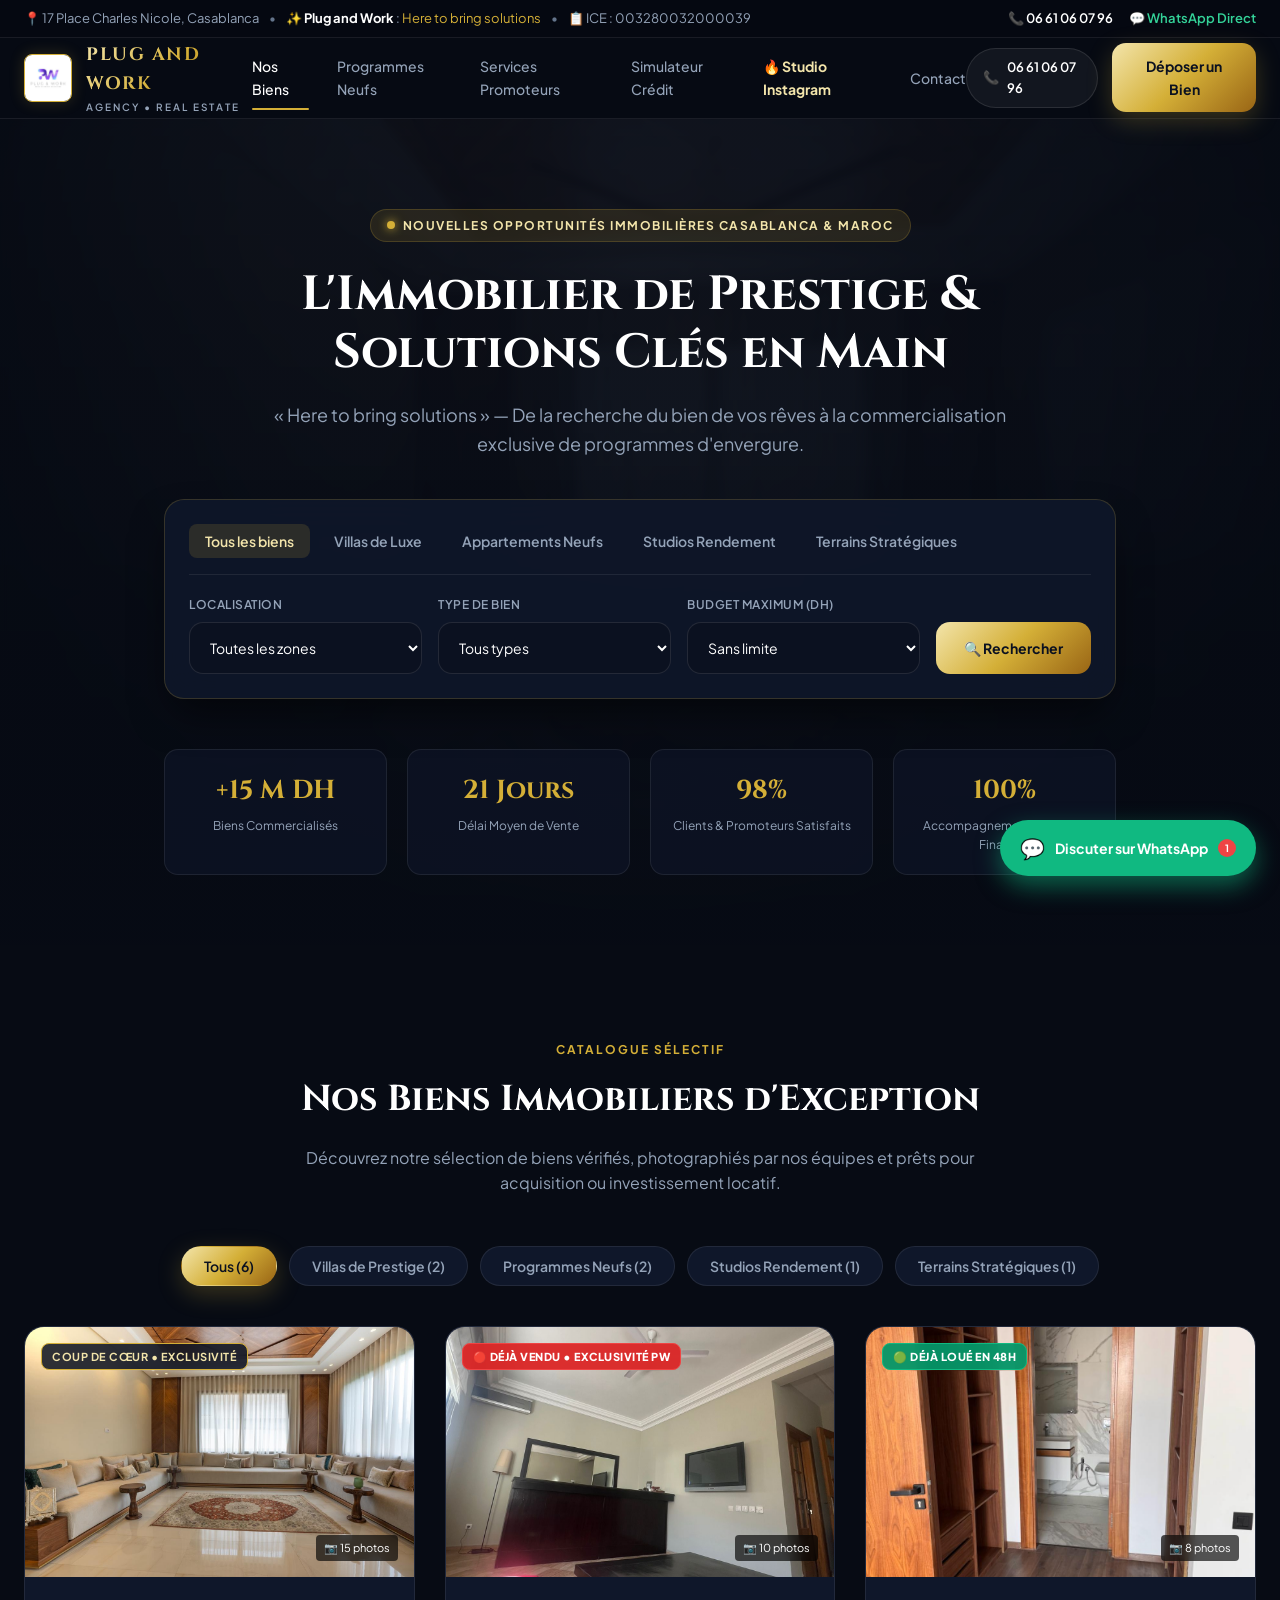
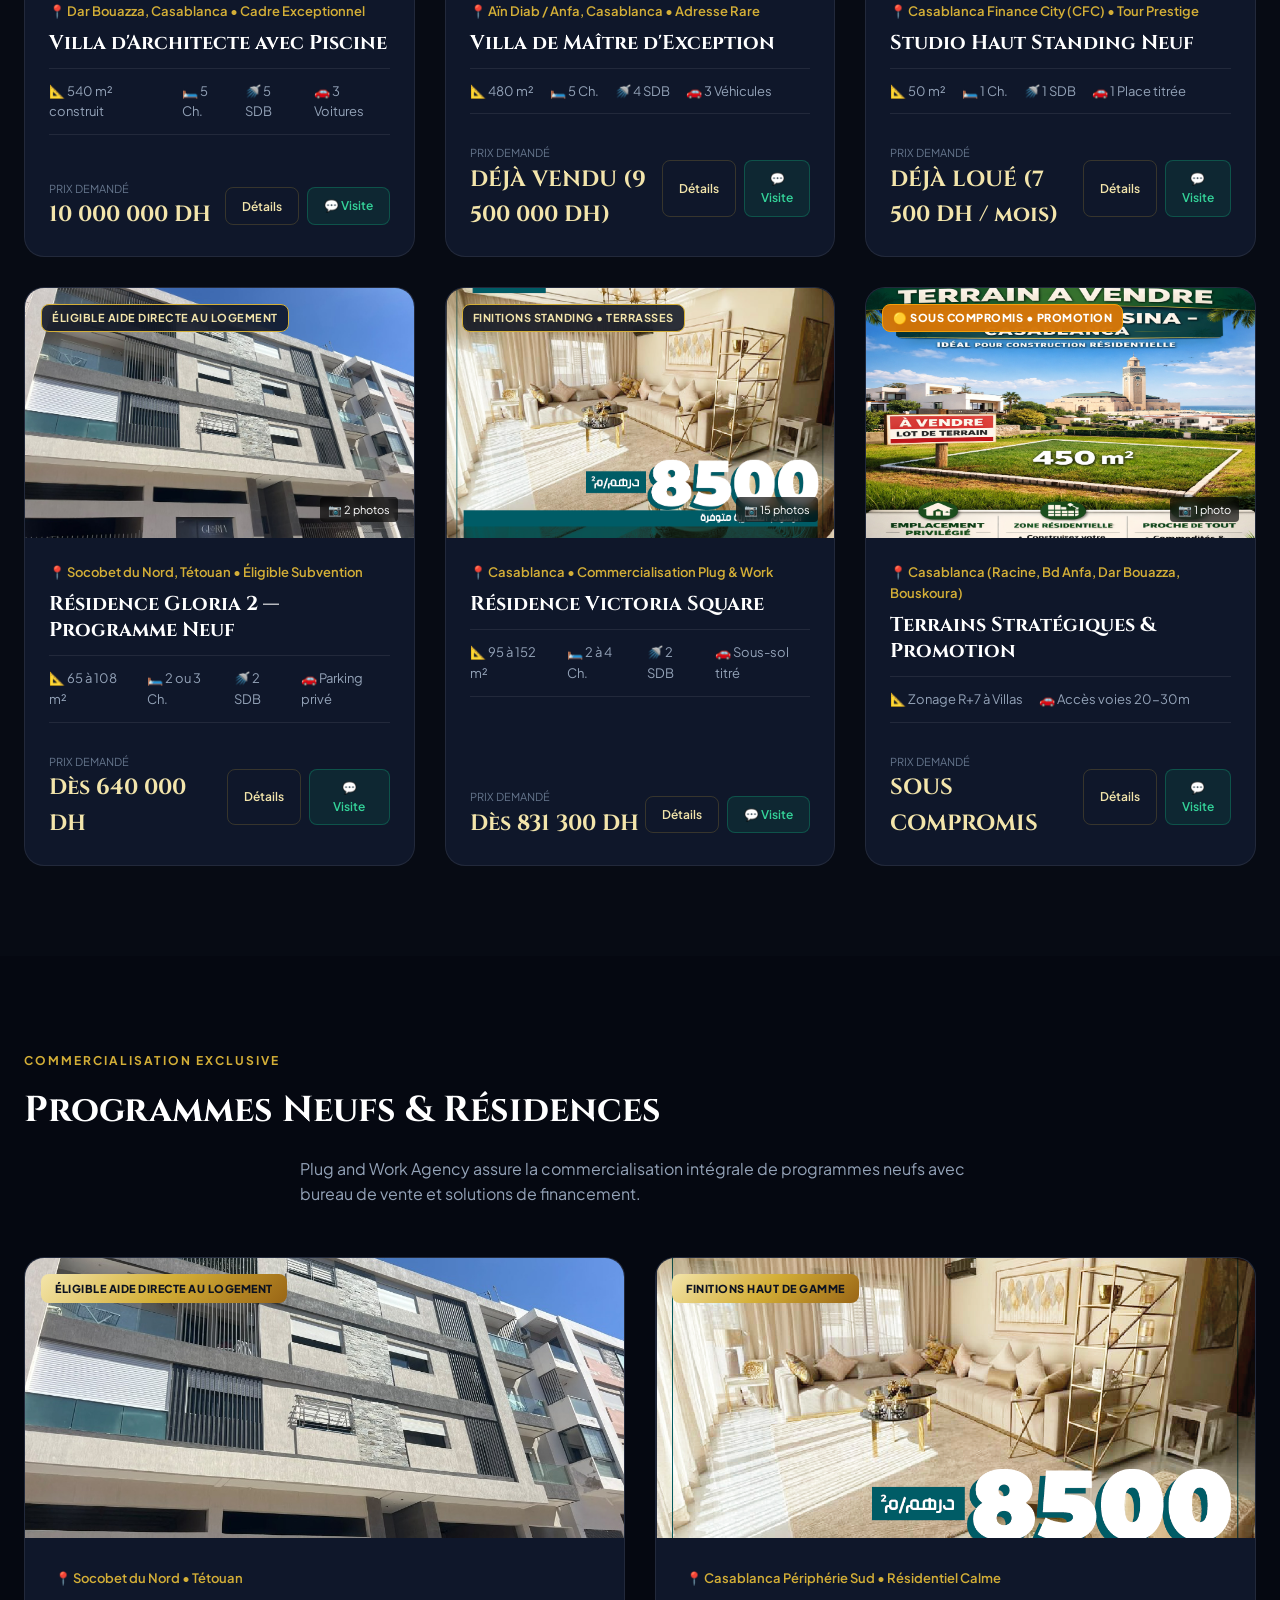
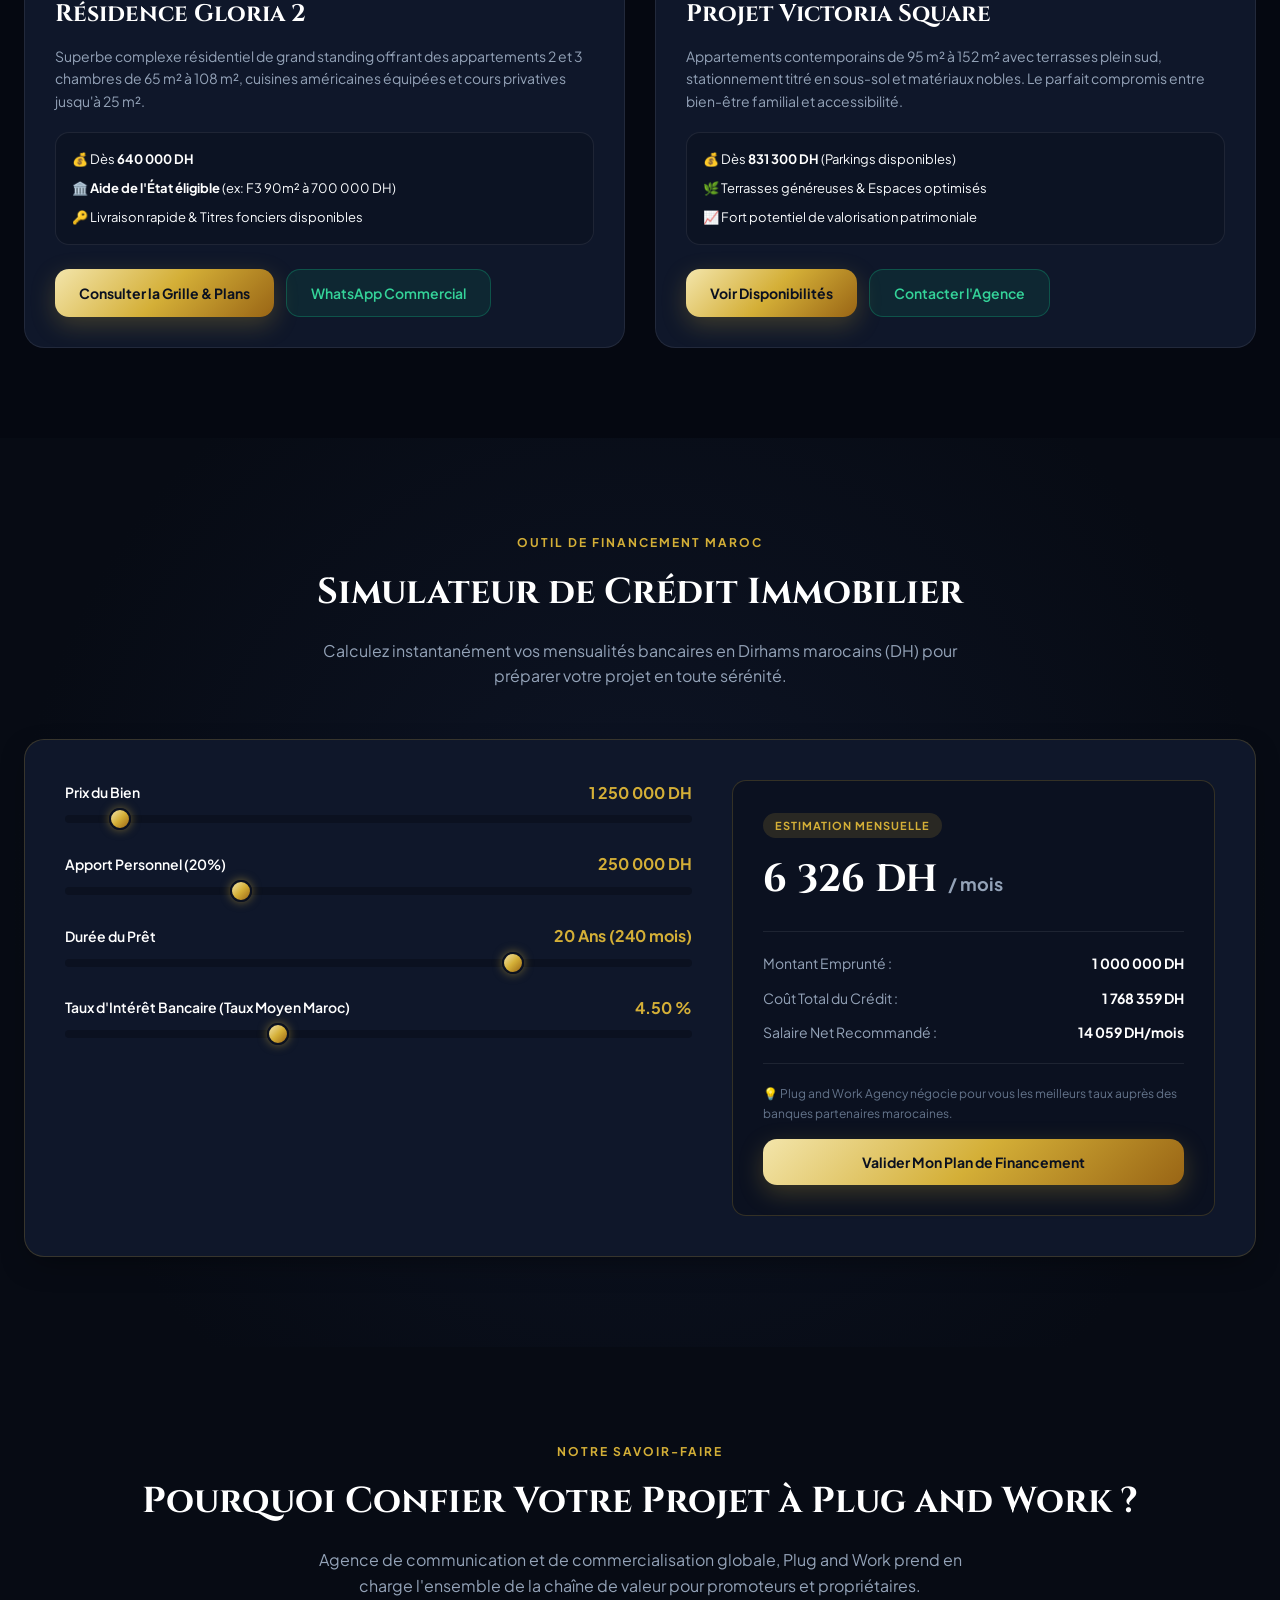
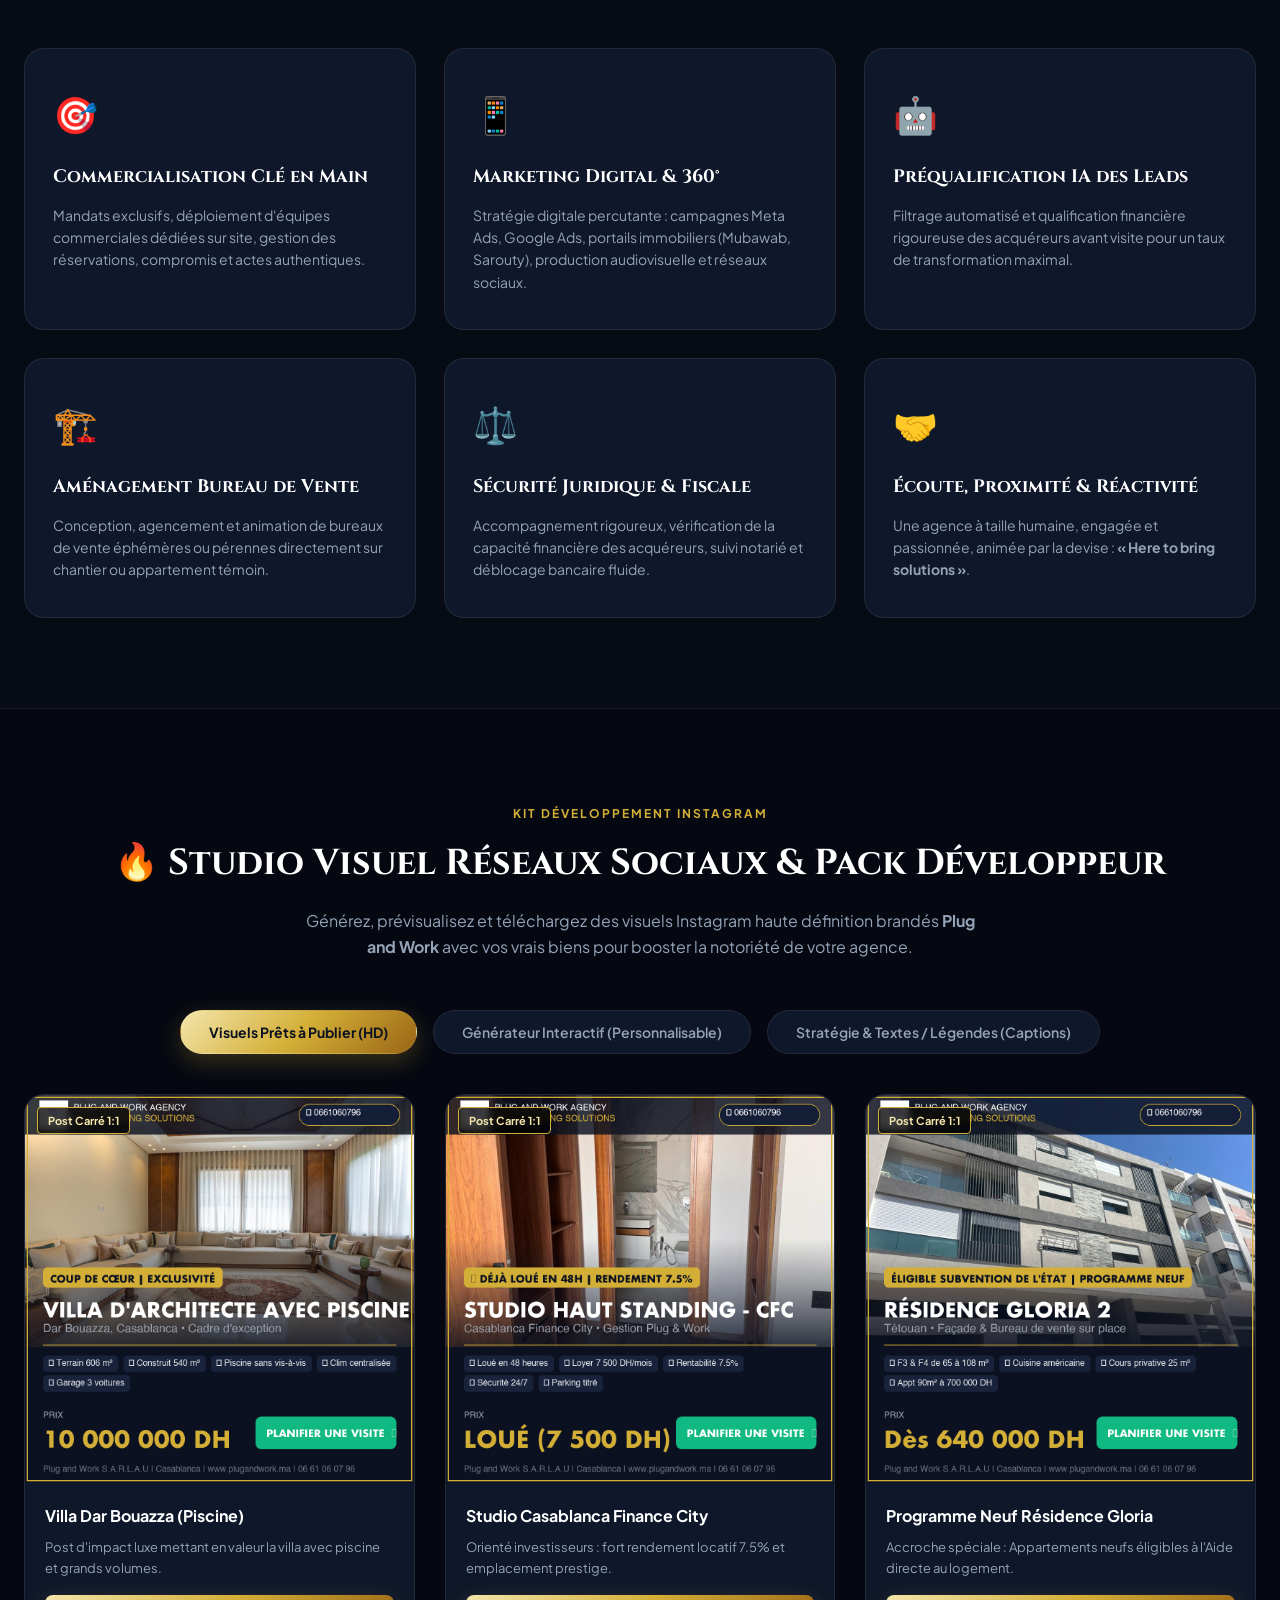
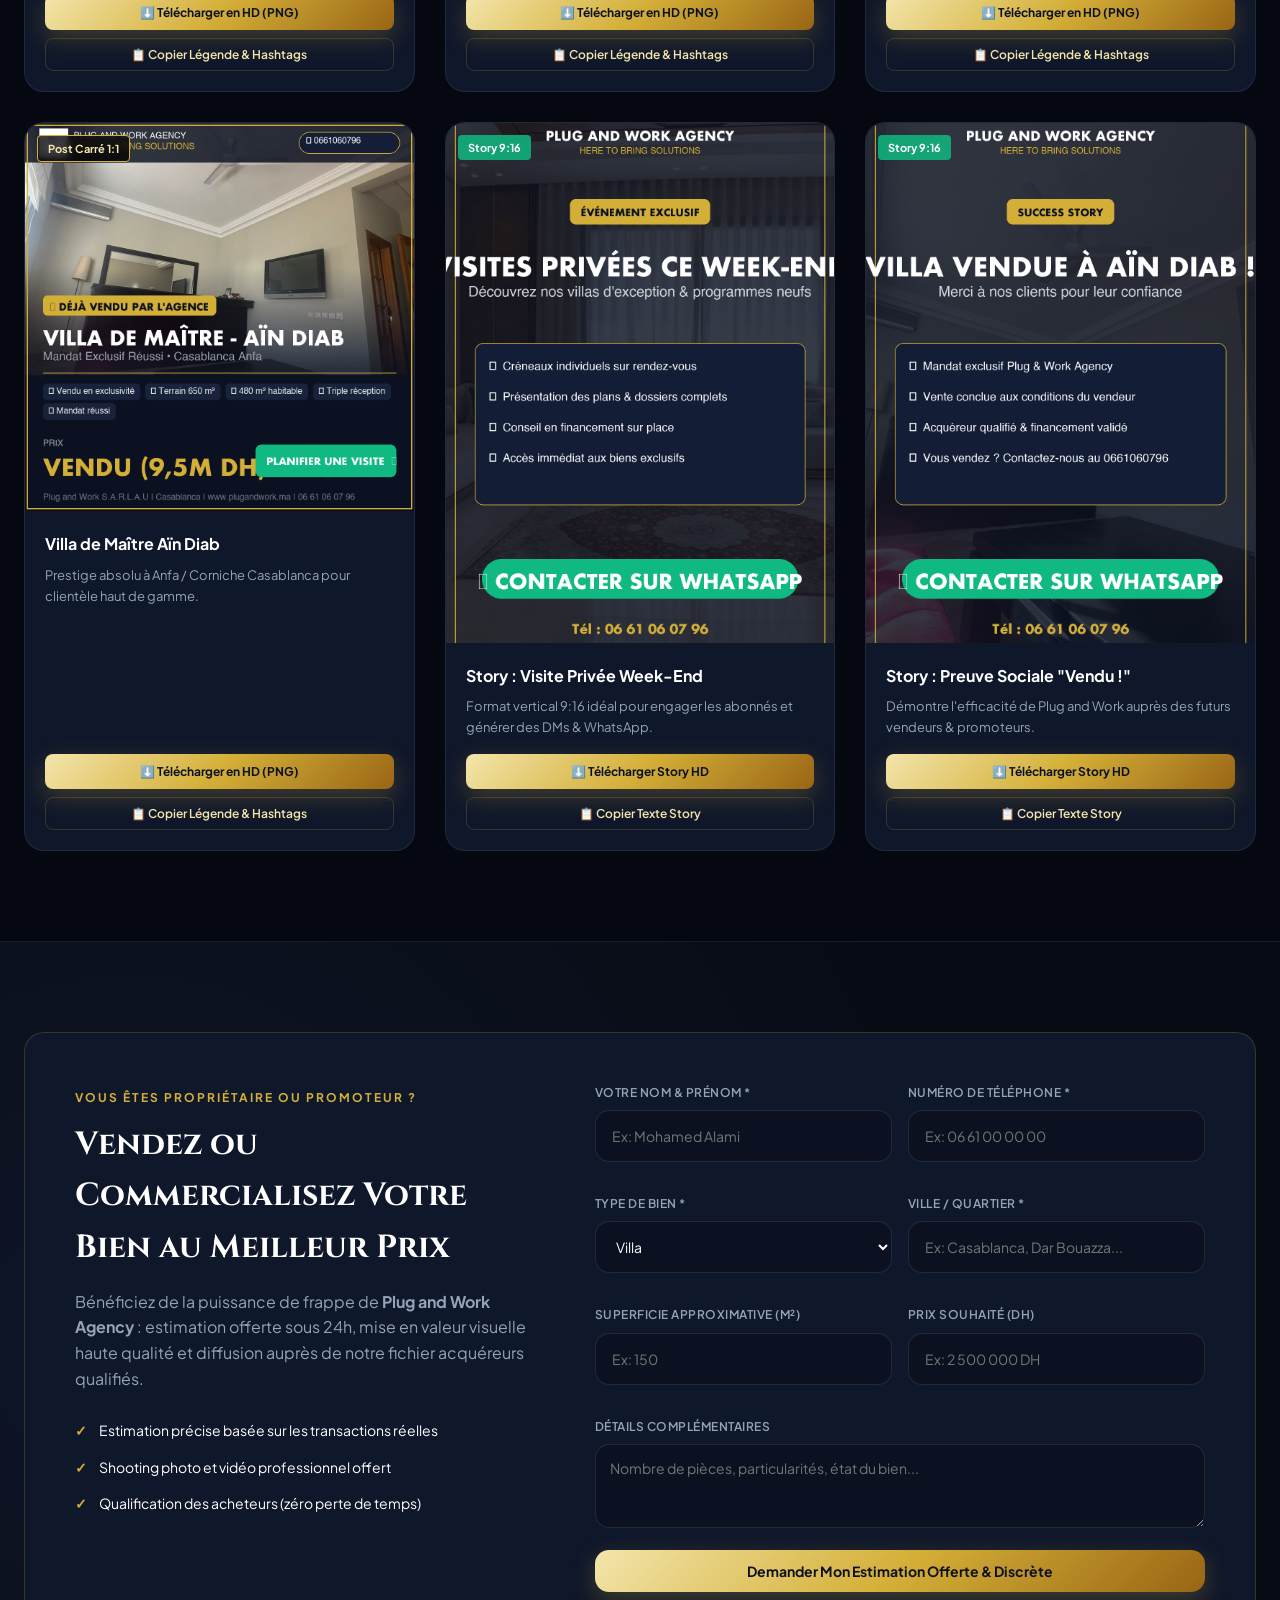
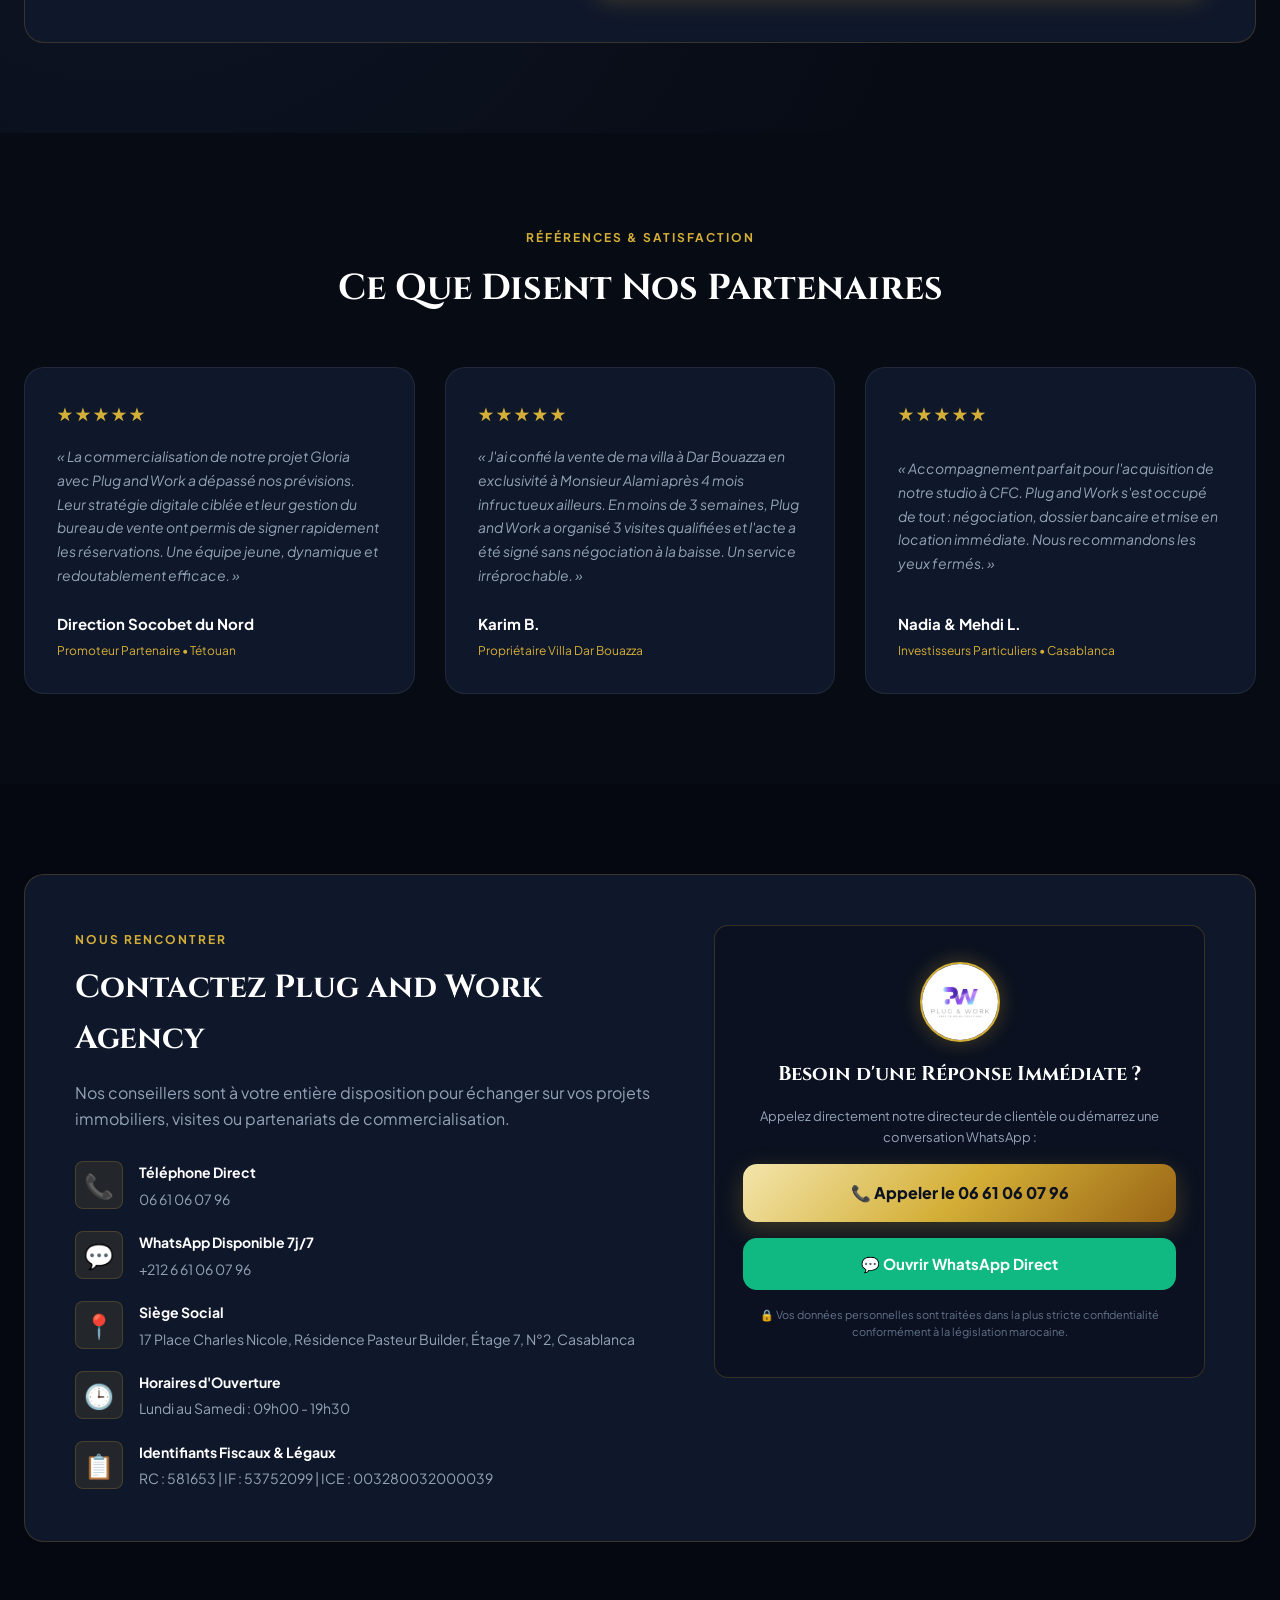
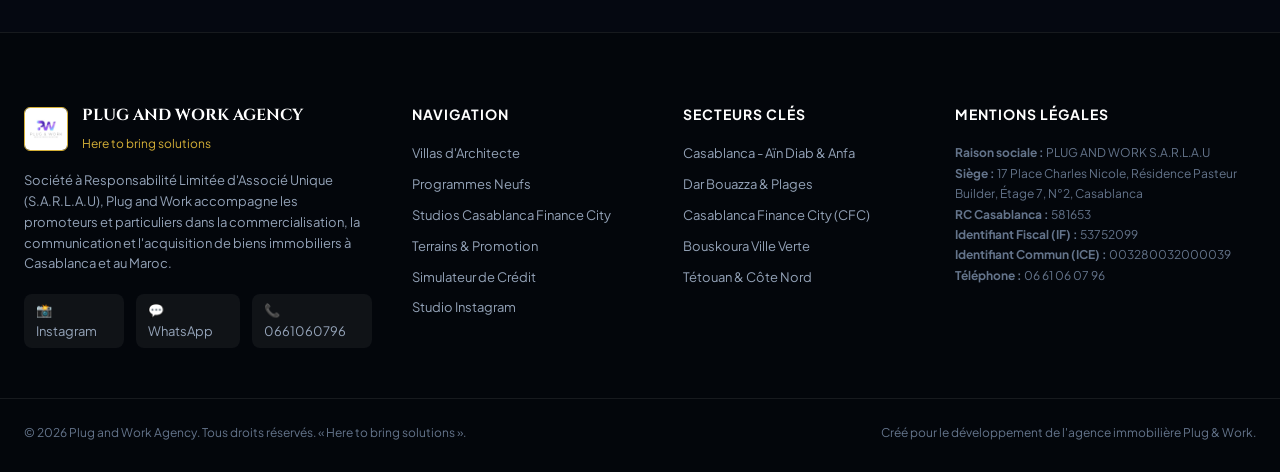
==== index.html @ ff6b88f2 "Initial commit – static real‑estate agency site" ====
<!DOCTYPE html>
<html lang="fr">
<head>
    <meta charset="UTF-8">
    <meta name="viewport" content="width=device-width, initial-scale=1.0">
    <title>Plug and Work Agency | Immobilier de Prestige & Commercialisation Neuf Casablanca</title>
    <meta name="description" content="Plug and Work Agency - Here to bring solutions. Agence immobilière de référence à Casablanca : villas de prestige, programmes neufs, studios investissement et foncier. 0661060796.">
    <link rel="preconnect" href="https://fonts.googleapis.com">
    <link rel="preconnect" href="https://fonts.gstatic.com" crossorigin>
    <link href="https://fonts.googleapis.com/css2?family=Cinzel:wght@500;600;700;800&family=Plus+Jakarta+Sans:wght@300;400;500;600;700;800&display=swap" rel="stylesheet">
    <link rel="stylesheet" href="style.css">
    <link rel="icon" type="image/png" href="assets/images/plug_and_work_profile_400x400.png">
</head>
<body>

    <!-- Top Announcement Bar -->
    <div class="top-bar">
        <div class="container top-bar-content">
            <div class="top-info">
                <span>📍 17 Place Charles Nicole, Casablanca</span>
                <span class="separator">•</span>
                <span>✨ <strong>Plug and Work</strong> : <em>Here to bring solutions</em></span>
                <span class="separator">•</span>
                <span>📋 ICE : 003280032000039</span>
            </div>
            <div class="top-contact">
                <a href="tel:0661060796" class="top-phone">📞 06 61 06 07 96</a>
                <a href="https://wa.me/212661060796?text=Bonjour%20Plug%20and%20Work%20Agency,%20je%20souhaite%20des%20informations%20sur%20vos%20biens." target="_blank" class="top-wa">💬 WhatsApp Direct</a>
            </div>
        </div>
    </div>

    <!-- Main Navigation Header -->
    <header class="header" id="header">
        <div class="container nav-container">
            <a href="#" class="brand-logo">
                <img src="assets/images/plug_and_work_profile_400x400.png" alt="Logo Plug and Work Agency" class="logo-img">
                <div class="brand-text">
                    <span class="brand-title">PLUG AND WORK</span>
                    <span class="brand-subtitle">AGENCY • REAL ESTATE</span>
                </div>
            </a>

            <nav class="nav-menu" id="navMenu">
                <a href="#biens" class="nav-link active">Nos Biens</a>
                <a href="#programmes" class="nav-link">Programmes Neufs</a>
                <a href="#services" class="nav-link">Services Promoteurs</a>
                <a href="#simulateur" class="nav-link">Simulateur Crédit</a>
                <a href="#studio-instagram" class="nav-link highlight-nav">🔥 Studio Instagram</a>
                <a href="#contact" class="nav-link">Contact</a>
            </nav>

            <div class="nav-actions">
                <a href="tel:0661060796" class="btn-call">
                    <span class="btn-icon">📞</span>
                    <span class="btn-text">06 61 06 07 96</span>
                </a>
                <a href="#estimation" class="btn btn-gold">Déposer un Bien</a>
                <button class="mobile-toggle" id="mobileToggle" aria-label="Menu Mobile">
                    <span></span><span></span><span></span>
                </button>
            </div>
        </div>
    </header>

    <!-- Hero Section -->
    <section class="hero" id="accueil">
        <div class="hero-overlay"></div>
        <div class="container hero-container">
            <div class="hero-badge">
                <span class="pulse-dot"></span>
                <span>NOUVELLES OPPORTUNITÉS IMMOBILIÈRES CASABLANCA & MAROC</span>
            </div>
            <h1 class="hero-title">
                L'Immobilier de Prestige & Solutions Clés en Main
            </h1>
            <p class="hero-slogan">
                « Here to bring solutions » — De la recherche du bien de vos rêves à la commercialisation exclusive de programmes d'envergure.
            </p>

            <!-- Search Filter Bar -->
            <div class="search-widget">
                <div class="search-tabs">
                    <button class="search-tab active" data-type="all">Tous les biens</button>
                    <button class="search-tab" data-type="villa">Villas de Luxe</button>
                    <button class="search-tab" data-type="appartement">Appartements Neufs</button>
                    <button class="search-tab" data-type="studio">Studios Rendement</button>
                    <button class="search-tab" data-type="terrain">Terrains Stratégiques</button>
                </div>
                <div class="search-form">
                    <div class="form-group">
                        <label>Localisation</label>
                        <select id="filterLocation">
                            <option value="all">Toutes les zones</option>
                            <option value="Dar Bouazza">Dar Bouazza</option>
                            <option value="Aïn Diab">Aïn Diab / Anfa</option>
                            <option value="CFC">Casablanca Finance City (CFC)</option>
                            <option value="Tétouan">Tétouan / Nord</option>
                            <option value="Casablanca Centre">Casablanca Centre / Racine</option>
                            <option value="Bouskoura">Bouskoura Ville Verte</option>
                        </select>
                    </div>
                    <div class="form-group">
                        <label>Type de bien</label>
                        <select id="filterCategory">
                            <option value="all">Tous types</option>
                            <option value="villa">Villa Contemporaine</option>
                            <option value="appartement">Appartement Neuf Standing</option>
                            <option value="studio">Studio d'Investissement</option>
                            <option value="terrain">Terrain & Promotion</option>
                        </select>
                    </div>
                    <div class="form-group">
                        <label>Budget Maximum (DH)</label>
                        <select id="filterBudget">
                            <option value="all">Sans limite</option>
                            <option value="1000000">Jusqu'à 1 000 000 DH</option>
                            <option value="2000000">Jusqu'à 2 000 000 DH</option>
                            <option value="6000000">Jusqu'à 6 000 000 DH</option>
                            <option value="10000000">Jusqu'à 10 000 000 DH</option>
                        </select>
                    </div>
                    <button class="btn btn-search" id="btnFilterTrigger">
                        <span>🔍 Rechercher</span>
                    </button>
                </div>
            </div>

            <!-- Stats Bar -->
            <div class="hero-stats">
                <div class="stat-card">
                    <div class="stat-number">+15 M DH</div>
                    <div class="stat-label">Biens Commercialisés</div>
                </div>
                <div class="stat-card">
                    <div class="stat-number">21 Jours</div>
                    <div class="stat-label">Délai Moyen de Vente</div>
                </div>
                <div class="stat-card">
                    <div class="stat-number">98%</div>
                    <div class="stat-label">Clients & Promoteurs Satisfaits</div>
                </div>
                <div class="stat-card">
                    <div class="stat-number">100%</div>
                    <div class="stat-label">Accompagnement Notarié & Financier</div>
                </div>
            </div>
        </div>
    </section>

    <!-- Properties Showcase Section -->
    <section class="section section-properties" id="biens">
        <div class="container">
            <div class="section-header text-center">
                <span class="section-tag">CATALOGUE SÉLECTIF</span>
                <h2 class="section-title">Nos Biens Immobiliers d'Exception</h2>
                <p class="section-desc">Découvrez notre sélection de biens vérifiés, photographiés par nos équipes et prêts pour acquisition ou investissement locatif.</p>
            </div>

            <!-- Categories Filter -->
            <div class="property-filters">
                <button class="filter-btn active" data-filter="all">Tous (<span id="countAll">6</span>)</button>
                <button class="filter-btn" data-filter="villa">Villas de Prestige (<span id="countVilla">2</span>)</button>
                <button class="filter-btn" data-filter="appartement">Programmes Neufs (<span id="countApt">2</span>)</button>
                <button class="filter-btn" data-filter="studio">Studios Rendement (<span id="countStudio">1</span>)</button>
                <button class="filter-btn" data-filter="terrain">Terrains Stratégiques (<span id="countTerrain">1</span>)</button>
            </div>

            <!-- Grid Container -->
            <div class="properties-grid" id="propertiesGrid">
                <!-- Dynamically populated by JS from real property data -->
            </div>
        </div>
    </section>

    <!-- New Developments Spotlight -->
    <section class="section section-programs" id="programmes">
        <div class="container">
            <div class="section-header">
                <span class="section-tag">COMMERCIALISATION EXCLUSIVE</span>
                <h2 class="section-title">Programmes Neufs & Résidences</h2>
                <p class="section-desc">Plug and Work Agency assure la commercialisation intégrale de programmes neufs avec bureau de vente et solutions de financement.</p>
            </div>

            <div class="programs-showcase">
                <!-- Program 1: Résidence Gloria -->
                <div class="program-card">
                    <div class="program-media">
                        <img src="assets/properties/gloria_residence.jpg" alt="Résidence Gloria">
                        <div class="program-tag">ÉLIGIBLE AIDE DIRECTE AU LOGEMENT</div>
                    </div>
                    <div class="program-content">
                        <div class="program-loc">📍 Socobet du Nord • Tétouan</div>
                        <h3 class="program-name">Résidence Gloria 2</h3>
                        <p class="program-desc">
                            Superbe complexe résidentiel de grand standing offrant des appartements 2 et 3 chambres de 65 m² à 108 m², cuisines américaines équipées et cours privatives jusqu'à 25 m².
                        </p>
                        <div class="program-highlights">
                            <div class="ph-item">💰 Dès <strong>640 000 DH</strong></div>
                            <div class="ph-item">🏛️ <strong>Aide de l'État éligible</strong> (ex: F3 90m² à 700 000 DH)</div>
                            <div class="ph-item">🔑 Livraison rapide & Titres fonciers disponibles</div>
                        </div>
                        <div class="program-actions">
                            <button class="btn btn-gold" onclick="openPropertyModal('gloria')">Consulter la Grille & Plans</button>
                            <a href="https://wa.me/212661060796?text=Bonjour,%20je%20souhaite%20la%20documentation%20sur%20le%20Projet%20Gloria%202" target="_blank" class="btn btn-outline-wa">WhatsApp Commercial</a>
                        </div>
                    </div>
                </div>

                <!-- Program 2: Victoria Square -->
                <div class="program-card">
                    <div class="program-media">
                        <img src="assets/properties/victoria/victoria_crea_1.png" alt="Résidence Victoria Square">
                        <div class="program-tag">FINITIONS HAUT DE GAMME</div>
                    </div>
                    <div class="program-content">
                        <div class="program-loc">📍 Casablanca Périphérie Sud • Résidentiel Calme</div>
                        <h3 class="program-name">Projet Victoria Square</h3>
                        <p class="program-desc">
                            Appartements contemporains de 95 m² à 152 m² avec terrasses plein sud, stationnement titré en sous-sol et matériaux nobles. Le parfait compromis entre bien-être familial et accessibilité.
                        </p>
                        <div class="program-highlights">
                            <div class="ph-item">💰 Dès <strong>831 300 DH</strong> (Parkings disponibles)</div>
                            <div class="ph-item">🌿 Terrasses généreuses & Espaces optimisés</div>
                            <div class="ph-item">📈 Fort potentiel de valorisation patrimoniale</div>
                        </div>
                        <div class="program-actions">
                            <button class="btn btn-gold" onclick="openPropertyModal('victoria')">Voir Disponibilités</button>
                            <a href="https://wa.me/212661060796?text=Bonjour,%20je%20souhaite%20des%20informations%20sur%20Victoria%20Square" target="_blank" class="btn btn-outline-wa">Contacter l'Agence</a>
                        </div>
                    </div>
                </div>
            </div>
        </div>
    </section>

    <!-- Real Estate Financing Simulator -->
    <section class="section section-simulator" id="simulateur">
        <div class="container">
            <div class="section-header text-center">
                <span class="section-tag">OUTIL DE FINANCEMENT MAROC</span>
                <h2 class="section-title">Simulateur de Crédit Immobilier</h2>
                <p class="section-desc">Calculez instantanément vos mensualités bancaires en Dirhams marocains (DH) pour préparer votre projet en toute sérénité.</p>
            </div>

            <div class="simulator-wrapper">
                <div class="sim-controls">
                    <!-- Price -->
                    <div class="sim-group">
                        <div class="sim-label-row">
                            <label>Prix du Bien</label>
                            <span class="sim-val" id="valPrice">1 250 000 DH</span>
                        </div>
                        <input type="range" id="inputPrice" min="400000" max="12000000" step="50000" value="1250000">
                    </div>

                    <!-- Down payment -->
                    <div class="sim-group">
                        <div class="sim-label-row">
                            <label>Apport Personnel (<span id="valDownPercent">20%</span>)</label>
                            <span class="sim-val" id="valDownAmount">250 000 DH</span>
                        </div>
                        <input type="range" id="inputDown" min="5" max="60" step="5" value="20">
                    </div>

                    <!-- Duration -->
                    <div class="sim-group">
                        <div class="sim-label-row">
                            <label>Durée du Prêt</label>
                            <span class="sim-val" id="valDuration">20 Ans (240 mois)</span>
                        </div>
                        <input type="range" id="inputDuration" min="7" max="25" step="1" value="20">
                    </div>

                    <!-- Interest Rate -->
                    <div class="sim-group">
                        <div class="sim-label-row">
                            <label>Taux d'Intérêt Bancaire (Taux Moyen Maroc)</label>
                            <span class="sim-val" id="valRate">4.50 %</span>
                        </div>
                        <input type="range" id="inputRate" min="3.5" max="6.5" step="0.1" value="4.5">
                    </div>
                </div>

                <div class="sim-result-card">
                    <div class="sim-result-header">
                        <span class="sim-badge">ESTIMATION MENSUELLE</span>
                        <div class="sim-price-big" id="resultMonthly">6 326 DH <span class="per-month">/ mois</span></div>
                    </div>

                    <div class="sim-breakdown">
                        <div class="breakdown-item">
                            <span>Montant Emprunté :</span>
                            <strong id="resultLoan">1 000 000 DH</strong>
                        </div>
                        <div class="breakdown-item">
                            <span>Coût Total du Crédit :</span>
                            <strong id="resultTotalCost">1 518 240 DH</strong>
                        </div>
                        <div class="breakdown-item">
                            <span>Salaire Net Recommandé :</span>
                            <strong id="resultSalary">14 050 DH/mois</strong>
                        </div>
                    </div>

                    <div class="sim-cta">
                        <p class="sim-note">💡 Plug and Work Agency négocie pour vous les meilleurs taux auprès des banques partenaires marocaines.</p>
                        <a href="https://wa.me/212661060796?text=Bonjour,%20j'ai%20effectu%C3%A9%20une%20simulation%20sur%20votre%20site%20et%20je%20souhaite%20un%20plan%20de%20financement." target="_blank" class="btn btn-gold btn-block">
                            Valider Mon Plan de Financement
                        </a>
                    </div>
                </div>
            </div>
        </div>
    </section>

    <!-- Services for Developers & Sellers -->
    <section class="section section-services" id="services">
        <div class="container">
            <div class="section-header text-center">
                <span class="section-tag">NOTRE SAVOIR-FAIRE</span>
                <h2 class="section-title">Pourquoi Confier Votre Projet à Plug and Work ?</h2>
                <p class="section-desc">Agence de communication et de commercialisation globale, Plug and Work prend en charge l'ensemble de la chaîne de valeur pour promoteurs et propriétaires.</p>
            </div>

            <div class="services-grid">
                <div class="service-box">
                    <div class="service-icon">🎯</div>
                    <h3>Commercialisation Clé en Main</h3>
                    <p>Mandats exclusifs, déploiement d'équipes commerciales dédiées sur site, gestion des réservations, compromis et actes authentiques.</p>
                </div>

                <div class="service-box">
                    <div class="service-icon">📱</div>
                    <h3>Marketing Digital & 360°</h3>
                    <p>Stratégie digitale percutante : campagnes Meta Ads, Google Ads, portails immobiliers (Mubawab, Sarouty), production audiovisuelle et réseaux sociaux.</p>
                </div>

                <div class="service-box">
                    <div class="service-icon">🤖</div>
                    <h3>Préqualification IA des Leads</h3>
                    <p>Filtrage automatisé et qualification financière rigoureuse des acquéreurs avant visite pour un taux de transformation maximal.</p>
                </div>

                <div class="service-box">
                    <div class="service-icon">🏗️</div>
                    <h3>Aménagement Bureau de Vente</h3>
                    <p>Conception, agencement et animation de bureaux de vente éphémères ou pérennes directement sur chantier ou appartement témoin.</p>
                </div>

                <div class="service-box">
                    <div class="service-icon">⚖️</div>
                    <h3>Sécurité Juridique & Fiscale</h3>
                    <p>Accompagnement rigoureux, vérification de la capacité financière des acquéreurs, suivi notarié et déblocage bancaire fluide.</p>
                </div>

                <div class="service-box">
                    <div class="service-icon">🤝</div>
                    <h3>Écoute, Proximité & Réactivité</h3>
                    <p>Une agence à taille humaine, engagée et passionnée, animée par la devise : <strong>« Here to bring solutions »</strong>.</p>
                </div>
            </div>
        </div>
    </section>

    <!-- INSTAGRAM STUDIO & MARKETING CREATOR (Requested Feature) -->
    <section class="section section-instagram" id="studio-instagram">
        <div class="container">
            <div class="section-header text-center">
                <span class="section-tag">KIT DÉVELOPPEMENT INSTAGRAM</span>
                <h2 class="section-title">🔥 Studio Visuel Réseaux Sociaux & Pack Développeur</h2>
                <p class="section-desc">
                    Générez, prévisualisez et téléchargez des visuels Instagram haute définition brandés <strong>Plug and Work</strong> avec vos vrais biens pour booster la notoriété de votre agence.
                </p>
            </div>

            <!-- Ready-to-use Assets Gallery -->
            <div class="insta-tabs">
                <button class="insta-tab active" data-tab="ready-posts">Visuels Prêts à Publier (HD)</button>
                <button class="insta-tab" data-tab="generator">Générateur Interactif (Personnalisable)</button>
                <button class="insta-tab" data-tab="strategy">Stratégie & Textes / Légendes (Captions)</button>
            </div>

            <!-- TAB 1: Ready-made graphics -->
            <div class="insta-tab-pane active" id="pane-ready-posts">
                <div class="insta-grid">
                    <!-- Item 1 -->
                    <div class="insta-card">
                        <div class="insta-card-img">
                            <img src="assets/social/post_1_dar_bouazza.png" alt="Post Villa Dar Bouazza">
                            <span class="format-badge">Post Carré 1:1</span>
                        </div>
                        <div class="insta-card-body">
                            <h4>Villa Dar Bouazza (Piscine)</h4>
                            <p>Post d'impact luxe mettant en valeur la villa avec piscine et grands volumes.</p>
                            <div class="insta-card-actions">
                                <a href="assets/social/post_1_dar_bouazza.png" download="post_dar_bouazza_plug_and_work.png" class="btn btn-sm btn-gold">⬇️ Télécharger en HD (PNG)</a>
                                <button class="btn btn-sm btn-outline" onclick="copyCaption(1)">📋 Copier Légende & Hashtags</button>
                            </div>
                        </div>
                    </div>

                    <!-- Item 2 -->
                    <div class="insta-card">
                        <div class="insta-card-img">
                            <img src="assets/social/post_2_studio_cfc.png" alt="Post Studio CFC">
                            <span class="format-badge">Post Carré 1:1</span>
                        </div>
                        <div class="insta-card-body">
                            <h4>Studio Casablanca Finance City</h4>
                            <p>Orienté investisseurs : fort rendement locatif 7.5% et emplacement prestige.</p>
                            <div class="insta-card-actions">
                                <a href="assets/social/post_2_studio_cfc.png" download="post_studio_cfc_plug_and_work.png" class="btn btn-sm btn-gold">⬇️ Télécharger en HD (PNG)</a>
                                <button class="btn btn-sm btn-outline" onclick="copyCaption(2)">📋 Copier Légende & Hashtags</button>
                            </div>
                        </div>
                    </div>

                    <!-- Item 3 -->
                    <div class="insta-card">
                        <div class="insta-card-img">
                            <img src="assets/social/post_3_gloria_residence.png" alt="Post Résidence Gloria">
                            <span class="format-badge">Post Carré 1:1</span>
                        </div>
                        <div class="insta-card-body">
                            <h4>Programme Neuf Résidence Gloria</h4>
                            <p>Accroche spéciale : Appartements neufs éligibles à l'Aide directe au logement.</p>
                            <div class="insta-card-actions">
                                <a href="assets/social/post_3_gloria_residence.png" download="post_gloria_plug_and_work.png" class="btn btn-sm btn-gold">⬇️ Télécharger en HD (PNG)</a>
                                <button class="btn btn-sm btn-outline" onclick="copyCaption(3)">📋 Copier Légende & Hashtags</button>
                            </div>
                        </div>
                    </div>

                    <!-- Item 4 -->
                    <div class="insta-card">
                        <div class="insta-card-img">
                            <img src="assets/social/post_4_ain_diab.png" alt="Post Villa Ain Diab">
                            <span class="format-badge">Post Carré 1:1</span>
                        </div>
                        <div class="insta-card-body">
                            <h4>Villa de Maître Aïn Diab</h4>
                            <p>Prestige absolu à Anfa / Corniche Casablanca pour clientèle haut de gamme.</p>
                            <div class="insta-card-actions">
                                <a href="assets/social/post_4_ain_diab.png" download="post_ain_diab_plug_and_work.png" class="btn btn-sm btn-gold">⬇️ Télécharger en HD (PNG)</a>
                                <button class="btn btn-sm btn-outline" onclick="copyCaption(4)">📋 Copier Légende & Hashtags</button>
                            </div>
                        </div>
                    </div>

                    <!-- Item 5: Story 1 -->
                    <div class="insta-card story-card">
                        <div class="insta-card-img">
                            <img src="assets/social/story_1_visite_privee.png" alt="Story Visite Privée">
                            <span class="format-badge story-badge">Story 9:16</span>
                        </div>
                        <div class="insta-card-body">
                            <h4>Story : Visite Privée Week-End</h4>
                            <p>Format vertical 9:16 idéal pour engager les abonnés et générer des DMs & WhatsApp.</p>
                            <div class="insta-card-actions">
                                <a href="assets/social/story_1_visite_privee.png" download="story_visite_privee_plug_and_work.png" class="btn btn-sm btn-gold">⬇️ Télécharger Story HD</a>
                                <button class="btn btn-sm btn-outline" onclick="copyCaption(5)">📋 Copier Texte Story</button>
                            </div>
                        </div>
                    </div>

                    <!-- Item 6: Story 2 -->
                    <div class="insta-card story-card">
                        <div class="insta-card-img">
                            <img src="assets/social/story_2_bien_vendu.png" alt="Story Bien Vendu">
                            <span class="format-badge story-badge">Story 9:16</span>
                        </div>
                        <div class="insta-card-body">
                            <h4>Story : Preuve Sociale "Vendu !"</h4>
                            <p>Démontre l'efficacité de Plug and Work auprès des futurs vendeurs & promoteurs.</p>
                            <div class="insta-card-actions">
                                <a href="assets/social/story_2_bien_vendu.png" download="story_bien_vendu_plug_and_work.png" class="btn btn-sm btn-gold">⬇️ Télécharger Story HD</a>
                                <button class="btn btn-sm btn-outline" onclick="copyCaption(6)">📋 Copier Texte Story</button>
                            </div>
                        </div>
                    </div>
                </div>
            </div>

            <!-- TAB 2: Interactive Live Canvas Customizer -->
            <div class="insta-tab-pane" id="pane-generator">
                <div class="generator-container">
                    <div class="generator-controls">
                        <h3>🎨 Personnalisateur de Visuel Instagram</h3>
                        <p class="text-muted">Modifiez les informations ci-dessous, la prévisualisation se met à jour en temps réel et vous pouvez exporter votre fichier PNG HD :</p>

                        <div class="form-group">
                            <label>Format du Visuel</label>
                            <select id="genFormat">
                                <option value="square">Post Carré (1080 x 1080 px)</option>
                                <option value="story">Story Instagram (1080 x 1920 px)</option>
                            </select>
                        </div>

                        <div class="form-group">
                            <label>Bien / Image de Fond</label>
                            <select id="genProperty">
                                <option value="dar_bouazza">Villa Dar Bouazza (Piscine)</option>
                                <option value="victoria">Projet Victoria Square (Créa)</option>
                                <option value="gloria">Résidence Gloria (Façade Neuf)</option>
                                <option value="ain_diab">Villa Aïn Diab (Prestige)</option>
                                <option value="cfc">Studio CFC (Finance City)</option>
                                <option value="terrain">Terrain Ibnou Sina</option>
                            </select>
                        </div>

                        <div class="form-group">
                            <label>Badge d'Accroche</label>
                            <input type="text" id="genBadge" value="EXCLUSIVITÉ | PLUG & WORK">
                        </div>

                        <div class="form-group">
                            <label>Titre Principal</label>
                            <input type="text" id="genTitle" value="VILLA CONTEMPORAINE PISCINE">
                        </div>

                        <div class="form-group">
                            <label>Localisation / Sous-titre</label>
                            <input type="text" id="genSubtitle" value="Dar Bouazza, Casablanca • Cadre Exceptionnel">
                        </div>

                        <div class="form-group">
                            <label>Prix ou Mention</label>
                            <input type="text" id="genPrice" value="10 000 000 DH">
                        </div>

                        <div class="form-group">
                            <label>Bouton d'Appel à l'Action</label>
                            <input type="text" id="genCta" value="RÉSERVER UNE VISITE ➔">
                        </div>

                        <button class="btn btn-gold btn-block" id="btnDownloadCustom">
                            ⬇️ Télécharger le Visuel Personnalisé (PNG HD)
                        </button>
                    </div>

                    <div class="generator-preview">
                        <div class="canvas-wrapper">
                            <canvas id="instaCanvas" width="1080" height="1080"></canvas>
                        </div>
                        <div class="preview-tip">
                            <span>💡 Rendu haute résolution identique aux standards Instagram</span>
                        </div>
                    </div>
                </div>
            </div>

            <!-- TAB 3: Captions, Hashtags & Content Strategy -->
            <div class="insta-tab-pane" id="pane-strategy">
                <div class="strategy-container">
                    <div class="strategy-column">
                        <h3>📝 Textes & Légendes Prêts à Copier</h3>
                        
                        <div class="caption-card">
                            <div class="caption-header">
                                <strong>Légende 1 : Villa Dar Bouazza</strong>
                                <button class="btn btn-xs btn-outline" onclick="copyCaption(1)">Copier</button>
                            </div>
                            <pre class="caption-text" id="cap1">✨ VILLA D'ARCHITECTE AVEC PISCINE SANS VIS-À-VIS • DAR BOUAZZA ✨

Vous recherchez l'alliance parfaite entre élégance moderne, calme et proximité de l'océan ? Bienvenue chez Plug and Work Agency.

Découvrez cette somptueuse villa contemporaine située dans l'un des secteurs les plus recherchés de Dar Bouazza :
🔹 606 m² de terrain paysagé
🔹 540 m² construits aux finitions d'exception
🔹 Jardin intime sans aucun vis-à-vis avec magnifique piscine
🔹 Vaste réception lumineuse et architecture contemporaine
🔹 Climatisation centralisée intégrée dans toute la villa
🔹 Garage privé sécurisé pour 3 voitures

💰 Prix : 10 000 000 DH
📍 Localisation : Dar Bouazza, Casablanca

📅 Visite privée sur rendez-vous individuel :
📞 06 61 06 07 96
💬 Lien WhatsApp direct dans la bio
🏢 Plug and Work Agency — Here to bring solutions

#immobiliercasablanca #darbouazza #villamaroc #marocimmobilier #casablanca #villapiscine #immobilierdeluxe #plugandwork #luxuryrealestate #morocco #architecture</pre>
                        </div>

                        <div class="caption-card">
                            <div class="caption-header">
                                <strong>Légende 2 : Studio CFC (Investissement Locatif)</strong>
                                <button class="btn btn-xs btn-outline" onclick="copyCaption(2)">Copier</button>
                            </div>
                            <pre class="caption-text" id="cap2">📈 INVESTISSEMENT STRATÉGIQUE : STUDIO HAUT STANDING À CFC 🏙️

Optimisez votre patrimoine avec un rendement locatif brut estimé à 7.5% au cœur du hub financier incontournable de Casablanca !

Caractéristiques :
✔️ Studio neuf jamais habité dans une résidence sécurisée 24/7
✔️ 50 m² parfaitement optimisés
✔️ Salon lumineux avec baie vitrée & vue dégagée
✔️ Cuisine américaine entièrement équipée
✔️ Suite avec rangements intégrés et salle d'eau italienne
✔️ Place de parking titrée au sous-sol

💰 Prix : 1 250 000 DH
🔑 Potentiel locatif : 7 500 DH / mois

Vous souhaitez visiter ou recevoir le dossier de rentabilité ?
📞 Contact direct : 06 61 06 07 96
🏢 Plug and Work Agency — Here to bring solutions

#casafinancecity #cfc #investissementimmobilier #casablanca #studiocasablanca #immobilierrentable #maroc #plugandwork #investiraucasablanca</pre>
                        </div>

                        <div class="caption-card">
                            <div class="caption-header">
                                <strong>Légende 3 : Résidence Gloria (Éligible Aide au Logement)</strong>
                                <button class="btn btn-xs btn-outline" onclick="copyCaption(3)">Copier</button>
                            </div>
                            <pre class="caption-text" id="cap3">🔑 DEVENEZ PROPRIÉTAIRE : RÉSIDENCE GLORIA 2 • ÉLIGIBLE SUBVENTION ÉTAT 🏛️

Plug and Work Agency a le plaisir de vous présenter la Résidence Gloria 2, un programme neuf pensé pour votre confort :

🔹 Appartements 2 et 3 chambres de 65 m² à 108 m²
🔹 Appartement 90 m² avec cour privative de 25 m² à 700 000 DH (Éligible à l'Aide Directe de l'État !)
🔹 Finitions modernes, cuisines américaines, ascenseur, parking
🔹 Titres fonciers disponibles & livraison rapide

💰 Prix à partir de 640 000 DH seulement !
📍 Socobet du Nord

📞 Informations & Réservations : 06 61 06 07 96
💬 WhatsApp : 06 61 06 07 96
🏢 Plug and Work Agency — Here to bring solutions

#programmeneuf #aidedirecteaulogement #immobilierneuf #logementmaroc #tetouan #casablanca #achatimmobilier #plugandwork #socobet</pre>
                        </div>
                    </div>

                    <div class="strategy-column">
                        <h3>📅 Calendrier Éditorial & Conseils Instagram (30 Jours)</h3>

                        <div class="strategy-box">
                            <h4>🎯 Profil & Bio Instagram Optimisée</h4>
                            <div class="bio-preview">
                                <p><strong>PLUG AND WORK AGENCY 🏢</strong></p>
                                <p><em>Here to bring solutions ✨</em></p>
                                <p>📍 Casablanca | Villas de luxe • Neuf • Investissement</p>
                                <p>🔑 Mandats exclusifs & Commercialisation clé en main</p>
                                <p>📞 06 61 06 07 96</p>
                                <p>🔗 <em>wa.me/212661060796 (ou lien site)</em></p>
                            </div>
                        </div>

                        <div class="strategy-box">
                            <h4>⏰ Meilleurs Créneaux de Publication au Maroc</h4>
                            <ul>
                                <li><strong>Midi (12h30 - 13h45) :</strong> Pic de consultation pendant la pause déjeuner.</li>
                                <li><strong>Soir (19h30 - 21h30) :</strong> Moment idéal pour les formats Reels et Carrousels de villas.</li>
                                <li><strong>Dimanche matin (10h30 - 12h00) :</strong> Moment fort pour la recherche de biens en famille.</li>
                            </ul>
                        </div>

                        <div class="strategy-box">
                            <h4>📅 Plan de Publication 4 Semaines</h4>
                            <div class="plan-week">
                                <strong>Semaine 1 :</strong> Lancement & Coup de Cœur
                                <p>• Lun : Post Présentation Agence "Here to bring solutions"<br>• Mer : Reel visite guidée Villa Dar Bouazza<br>• Ven : Story interactive "Quel est votre budget idéal ?"</p>
                            </div>
                            <div class="plan-week">
                                <strong>Semaine 2 :</strong> Investissement & Rentabilité
                                <p>• Mar : Carrousel "Pourquoi investir dans un studio à CFC ?"<br>• Jeu : Post Studio CFC 1 250 000 DH<br>• Sam : Story "Créneau visite disponible ce samedi"</p>
                            </div>
                            <div class="plan-week">
                                <strong>Semaine 3 :</strong> Programmes Neufs & Subvention
                                <p>• Lun : Focus Résidence Gloria & Aide directe de l'État<br>• Mer : Carrousel comparatif prix au m² Casablanca<br>• Ven : Témoignage client ou signature compromis</p>
                            </div>
                            <div class="plan-week">
                                <strong>Semaine 4 :</strong> Prestige & Appel aux Vendeurs
                                <p>• Mar : Post Villa de Maître Aïn Diab Anfa<br>• Jeu : Story "Bien vendu en 21 jours : confiez-nous votre bien"<br>• Dim : Résumé des biens disponibles de la semaine</p>
                            </div>
                        </div>
                    </div>
                </div>
            </div>
        </div>
    </section>

    <!-- Valuation & Seller Submission Form -->
    <section class="section section-estimation" id="estimation">
        <div class="container">
            <div class="estimation-card">
                <div class="estimation-left">
                    <span class="section-tag">VOUS ÊTES PROPRIÉTAIRE OU PROMOTEUR ?</span>
                    <h2>Vendez ou Commercialisez Votre Bien au Meilleur Prix</h2>
                    <p>
                        Bénéficiez de la puissance de frappe de <strong>Plug and Work Agency</strong> : estimation offerte sous 24h, mise en valeur visuelle haute qualité et diffusion auprès de notre fichier acquéreurs qualifiés.
                    </p>
                    <div class="est-perks">
                        <div class="perk"><span>✓</span> Estimation précise basée sur les transactions réelles</div>
                        <div class="perk"><span>✓</span> Shooting photo et vidéo professionnel offert</div>
                        <div class="perk"><span>✓</span> Qualification des acheteurs (zéro perte de temps)</div>
                    </div>
                </div>

                <div class="estimation-right">
                    <form id="formEstimation" class="est-form">
                        <div class="form-row">
                            <div class="form-group">
                                <label>Votre Nom & Prénom *</label>
                                <input type="text" id="estName" required placeholder="Ex: Mohamed Alami">
                            </div>
                            <div class="form-group">
                                <label>Numéro de Téléphone *</label>
                                <input type="tel" id="estPhone" required placeholder="Ex: 06 61 00 00 00">
                            </div>
                        </div>

                        <div class="form-row">
                            <div class="form-group">
                                <label>Type de Bien *</label>
                                <select id="estType" required>
                                    <option value="Villa">Villa</option>
                                    <option value="Appartement">Appartement</option>
                                    <option value="Programme Neuf">Programme Neuf (Promoteur)</option>
                                    <option value="Studio">Studio</option>
                                    <option value="Terrain">Terrain</option>
                                    <option value="Commercial">Local Commercial</option>
                                </select>
                            </div>
                            <div class="form-group">
                                <label>Ville / Quartier *</label>
                                <input type="text" id="estCity" required placeholder="Ex: Casablanca, Dar Bouazza...">
                            </div>
                        </div>

                        <div class="form-row">
                            <div class="form-group">
                                <label>Superficie Approximative (m²)</label>
                                <input type="number" id="estSurface" placeholder="Ex: 150">
                            </div>
                            <div class="form-group">
                                <label>Prix Souhaité (DH)</label>
                                <input type="text" id="estPrice" placeholder="Ex: 2 500 000 DH">
                            </div>
                        </div>

                        <div class="form-group">
                            <label>Détails complémentaires</label>
                            <textarea id="estDetails" rows="3" placeholder="Nombre de pièces, particularités, état du bien..."></textarea>
                        </div>

                        <button type="submit" class="btn btn-gold btn-block">
                            Demander Mon Estimation Offerte & Discrète
                        </button>
                    </form>
                </div>
            </div>
        </div>
    </section>

    <!-- Testimonials Section -->
    <section class="section section-testimonials">
        <div class="container">
            <div class="section-header text-center">
                <span class="section-tag">RÉFÉRENCES & SATISFACTION</span>
                <h2 class="section-title">Ce Que Disent Nos Partenaires</h2>
            </div>

            <div class="testimonials-grid">
                <div class="testi-card">
                    <div class="testi-stars">★★★★★</div>
                    <p class="testi-text">
                        « La commercialisation de notre projet Gloria avec Plug and Work a dépassé nos prévisions. Leur stratégie digitale ciblée et leur gestion du bureau de vente ont permis de signer rapidement les réservations. Une équipe jeune, dynamique et redoutablement efficace. »
                    </p>
                    <div class="testi-author">
                        <strong>Direction Socobet du Nord</strong>
                        <span>Promoteur Partenaire • Tétouan</span>
                    </div>
                </div>

                <div class="testi-card">
                    <div class="testi-stars">★★★★★</div>
                    <p class="testi-text">
                        « J'ai confié la vente de ma villa à Dar Bouazza en exclusivité à Monsieur Alami après 4 mois infructueux ailleurs. En moins de 3 semaines, Plug and Work a organisé 3 visites qualifiées et l'acte a été signé sans négociation à la baisse. Un service irréprochable. »
                    </p>
                    <div class="testi-author">
                        <strong>Karim B.</strong>
                        <span>Propriétaire Villa Dar Bouazza</span>
                    </div>
                </div>

                <div class="testi-card">
                    <div class="testi-stars">★★★★★</div>
                    <p class="testi-text">
                        « Accompagnement parfait pour l'acquisition de notre studio à CFC. Plug and Work s'est occupé de tout : négociation, dossier bancaire et mise en location immédiate. Nous recommandons les yeux fermés. »
                    </p>
                    <div class="testi-author">
                        <strong>Nadia & Mehdi L.</strong>
                        <span>Investisseurs Particuliers • Casablanca</span>
                    </div>
                </div>
            </div>
        </div>
    </section>

    <!-- Contact & Map Section -->
    <section class="section section-contact" id="contact">
        <div class="container">
            <div class="contact-box">
                <div class="contact-info">
                    <span class="section-tag">NOUS RENCONTRER</span>
                    <h2>Contactez Plug and Work Agency</h2>
                    <p class="contact-lead">
                        Nos conseillers sont à votre entière disposition pour échanger sur vos projets immobiliers, visites ou partenariats de commercialisation.
                    </p>

                    <div class="contact-details">
                        <div class="cd-item">
                            <div class="cd-icon">📞</div>
                            <div>
                                <strong>Téléphone Direct</strong>
                                <a href="tel:0661060796">06 61 06 07 96</a>
                            </div>
                        </div>

                        <div class="cd-item">
                            <div class="cd-icon">💬</div>
                            <div>
                                <strong>WhatsApp Disponible 7j/7</strong>
                                <a href="https://wa.me/212661060796" target="_blank">+212 6 61 06 07 96</a>
                            </div>
                        </div>

                        <div class="cd-item">
                            <div class="cd-icon">📍</div>
                            <div>
                                <strong>Siège Social</strong>
                                <span>17 Place Charles Nicole, Résidence Pasteur Builder, Étage 7, N°2, Casablanca</span>
                            </div>
                        </div>

                        <div class="cd-item">
                            <div class="cd-icon">🕒</div>
                            <div>
                                <strong>Horaires d'Ouverture</strong>
                                <span>Lundi au Samedi : 09h00 - 19h30</span>
                            </div>
                        </div>

                        <div class="cd-item">
                            <div class="cd-icon">📋</div>
                            <div>
                                <strong>Identifiants Fiscaux & Légaux</strong>
                                <span>RC : 581653 | IF : 53752099 | ICE : 003280032000039</span>
                            </div>
                        </div>
                    </div>
                </div>

                <div class="contact-card-direct">
                    <div class="quick-call-card">
                        <div class="avatar-agency">
                            <img src="assets/images/plug_and_work_profile_400x400.png" alt="Plug and Work">
                        </div>
                        <h3>Besoin d'une Réponse Immédiate ?</h3>
                        <p>Appelez directement notre directeur de clientèle ou démarrez une conversation WhatsApp :</p>
                        
                        <a href="tel:0661060796" class="btn btn-call-big">
                            📞 Appeler le 06 61 06 07 96
                        </a>

                        <a href="https://wa.me/212661060796?text=Bonjour,%20je%20souhaite%20un%20rendez-vous%20avec%20un%20conseiller%20Plug%20and%20Work." target="_blank" class="btn btn-wa-big">
                            💬 Ouvrir WhatsApp Direct
                        </a>

                        <div class="security-guarantee">
                            🔒 Vos données personnelles sont traitées dans la plus stricte confidentialité conformément à la législation marocaine.
                        </div>
                    </div>
                </div>
            </div>
        </div>
    </section>

    <!-- Footer -->
    <footer class="footer">
        <div class="container footer-content">
            <div class="footer-col brand-col">
                <div class="brand-footer">
                    <img src="assets/images/plug_and_work_profile_400x400.png" alt="Plug and Work Agency" class="logo-footer">
                    <div>
                        <span class="foot-title">PLUG AND WORK AGENCY</span>
                        <span class="foot-slogan">Here to bring solutions</span>
                    </div>
                </div>
                <p class="foot-about">
                    Société à Responsabilité Limitée d'Associé Unique (S.A.R.L.A.U), Plug and Work accompagne les promoteurs et particuliers dans la commercialisation, la communication et l'acquisition de biens immobiliers à Casablanca et au Maroc.
                </p>
                <div class="foot-socials">
                    <a href="#studio-instagram" title="Instagram">📸 Instagram</a>
                    <a href="https://wa.me/212661060796" title="WhatsApp">💬 WhatsApp</a>
                    <a href="tel:0661060796" title="Téléphone">📞 0661060796</a>
                </div>
            </div>

            <div class="footer-col">
                <h4>Navigation</h4>
                <ul class="foot-links">
                    <li><a href="#biens">Villas d'Architecte</a></li>
                    <li><a href="#programmes">Programmes Neufs</a></li>
                    <li><a href="#biens">Studios Casablanca Finance City</a></li>
                    <li><a href="#biens">Terrains & Promotion</a></li>
                    <li><a href="#simulateur">Simulateur de Crédit</a></li>
                    <li><a href="#studio-instagram">Studio Instagram</a></li>
                </ul>
            </div>

            <div class="footer-col">
                <h4>Secteurs Clés</h4>
                <ul class="foot-links">
                    <li><a href="#biens">Casablanca - Aïn Diab & Anfa</a></li>
                    <li><a href="#biens">Dar Bouazza & Plages</a></li>
                    <li><a href="#biens">Casablanca Finance City (CFC)</a></li>
                    <li><a href="#biens">Bouskoura Ville Verte</a></li>
                    <li><a href="#biens">Tétouan & Côte Nord</a></li>
                </ul>
            </div>

            <div class="footer-col">
                <h4>Mentions Légales</h4>
                <p class="foot-legal">
                    <strong>Raison sociale :</strong> PLUG AND WORK S.A.R.L.A.U<br>
                    <strong>Siège :</strong> 17 Place Charles Nicole, Résidence Pasteur Builder, Étage 7, N°2, Casablanca<br>
                    <strong>RC Casablanca :</strong> 581653<br>
                    <strong>Identifiant Fiscal (IF) :</strong> 53752099<br>
                    <strong>Identifiant Commun (ICE) :</strong> 003280032000039<br>
                    <strong>Téléphone :</strong> 06 61 06 07 96
                </p>
            </div>
        </div>

        <div class="footer-bottom">
            <div class="container foot-bottom-inner">
                <div>© 2026 Plug and Work Agency. Tous droits réservés. « Here to bring solutions ».</div>
                <div>Créé pour le développement de l'agence immobilière Plug & Work.</div>
            </div>
        </div>
    </footer>

    <!-- Floating WhatsApp Button -->
    <a href="https://wa.me/212661060796?text=Bonjour%20Plug%20and%20Work%20Agency,%20je%20souhaite%20des%20informations%20sur%20vos%20biens." target="_blank" class="float-wa" title="Contacter sur WhatsApp">
        <span class="float-wa-icon">💬</span>
        <span class="float-wa-text">Discuter sur WhatsApp</span>
        <span class="float-wa-badge">1</span>
    </a>

    <!-- Interactive Property Modal -->
    <div class="modal" id="propertyModal">
        <div class="modal-backdrop" id="modalBackdrop"></div>
        <div class="modal-dialog">
            <button class="modal-close" id="modalClose" aria-label="Fermer">&times;</button>
            <div class="modal-content" id="modalContent">
                <!-- Dynamically loaded by JS -->
            </div>
        </div>
    </div>

    <!-- Notification Toast -->
    <div class="toast" id="toast">Légende et hashtags copiés avec succès !</div>

    <script src="app.js"></script>
</body>
</html>
---- style.css ----
/* ============================================================
   PLUG AND WORK AGENCY — STYLESHEET
   Luxury Real Estate & Social Studio
   ============================================================ */

:root {
    --bg-dark: #070B14;
    --bg-card: #0F172A;
    --bg-card-hover: #162038;
    --bg-card-light: #1E293B;
    --gold: #D4AF37;
    --gold-light: #F3E5AB;
    --gold-dark: #AA820A;
    --gold-gradient: linear-gradient(135deg, #F3E5AB 0%, #D4AF37 50%, #996515 100%);
    --emerald: #10B981;
    --emerald-dark: #059669;
    --text-white: #FFFFFF;
    --text-primary: #F8FAFC;
    --text-secondary: #94A3B8;
    --text-muted: #64748B;
    --border-color: rgba(212, 175, 55, 0.2);
    --border-subtle: rgba(255, 255, 255, 0.08);
    --shadow-card: 0 10px 30px -10px rgba(0, 0, 0, 0.5);
    --shadow-gold: 0 8px 25px rgba(212, 175, 55, 0.25);
    --radius-sm: 8px;
    --radius-md: 14px;
    --radius-lg: 20px;
    --radius-full: 9999px;
    --font-heading: 'Cinzel', serif;
    --font-body: 'Plus Jakarta Sans', -apple-system, BlinkMacSystemFont, sans-serif;
    --transition: all 0.3s cubic-bezier(0.16, 1, 0.3, 1);
}

* {
    margin: 0;
    padding: 0;
    box-sizing: border-box;
}

html {
    scroll-behavior: smooth;
}

body {
    background-color: var(--bg-dark);
    color: var(--text-primary);
    font-family: var(--font-body);
    font-size: 16px;
    line-height: 1.6;
    overflow-x: hidden;
    -webkit-font-smoothing: antialiased;
}

a {
    color: inherit;
    text-decoration: none;
    transition: var(--transition);
}

img {
    max-width: 100%;
    height: auto;
    display: block;
}

button, input, select, textarea {
    font-family: inherit;
    font-size: inherit;
}

.container {
    width: 100%;
    max-width: 1280px;
    margin: 0 auto;
    padding: 0 24px;
}

/* ============================================================
   TOP BAR
   ============================================================ */
.top-bar {
    background: #050811;
    border-bottom: 1px solid var(--border-subtle);
    font-size: 13px;
    color: var(--text-secondary);
    padding: 8px 0;
}

.top-bar-content {
    display: flex;
    justify-content: space-between;
    align-items: center;
    flex-wrap: wrap;
    gap: 12px;
}

.top-info {
    display: flex;
    align-items: center;
    gap: 10px;
    flex-wrap: wrap;
}

.top-info strong {
    color: var(--text-white);
}

.top-info em {
    color: var(--gold);
    font-style: normal;
}

.separator {
    color: var(--text-muted);
}

.top-contact {
    display: flex;
    align-items: center;
    gap: 16px;
}

.top-phone {
    color: var(--text-white);
    font-weight: 600;
}

.top-phone:hover {
    color: var(--gold);
}

.top-wa {
    color: #34D399;
    font-weight: 600;
}

.top-wa:hover {
    color: #6EE7B7;
}

/* ============================================================
   HEADER & NAVBAR
   ============================================================ */
.header {
    background: rgba(7, 11, 20, 0.92);
    backdrop-filter: blur(16px);
    border-bottom: 1px solid var(--border-subtle);
    position: sticky;
    top: 0;
    z-index: 100;
    transition: var(--transition);
}

.nav-container {
    display: flex;
    justify-content: space-between;
    align-items: center;
    height: 80px;
}

.brand-logo {
    display: flex;
    align-items: center;
    gap: 14px;
}

.logo-img {
    width: 48px;
    height: 48px;
    border-radius: 8px;
    border: 1px solid var(--gold);
    box-shadow: 0 0 15px rgba(212, 175, 55, 0.2);
}

.brand-text {
    display: flex;
    flex-direction: column;
}

.brand-title {
    font-family: var(--font-heading);
    font-size: 18px;
    font-weight: 700;
    letter-spacing: 1.5px;
    color: var(--text-white);
    background: var(--gold-gradient);
    -webkit-background-clip: text;
    -webkit-text-fill-color: transparent;
}

.brand-subtitle {
    font-size: 10px;
    letter-spacing: 2px;
    color: var(--text-secondary);
    font-weight: 600;
    text-transform: uppercase;
}

.nav-menu {
    display: flex;
    align-items: center;
    gap: 28px;
}

.nav-link {
    font-size: 14px;
    font-weight: 500;
    color: var(--text-secondary);
    padding: 6px 0;
    position: relative;
}

.nav-link:hover, .nav-link.active {
    color: var(--text-white);
}

.nav-link.active::after {
    content: '';
    position: absolute;
    bottom: -4px;
    left: 0;
    width: 100%;
    height: 2px;
    background: var(--gold);
    border-radius: 2px;
}

.nav-link.highlight-nav {
    color: var(--gold-light);
    font-weight: 700;
}

.nav-actions {
    display: flex;
    align-items: center;
    gap: 14px;
}

.btn-call {
    display: flex;
    align-items: center;
    gap: 8px;
    background: rgba(255, 255, 255, 0.05);
    border: 1px solid rgba(255, 255, 255, 0.1);
    padding: 8px 16px;
    border-radius: var(--radius-full);
    font-size: 13px;
    font-weight: 600;
    color: var(--text-white);
}

.btn-call:hover {
    background: rgba(212, 175, 55, 0.15);
    border-color: var(--gold);
}

.mobile-toggle {
    display: none;
    background: none;
    border: none;
    cursor: pointer;
    flex-direction: column;
    gap: 5px;
}

.mobile-toggle span {
    display: block;
    width: 24px;
    height: 2px;
    background: var(--text-white);
    transition: var(--transition);
}

/* ============================================================
   BUTTONS
   ============================================================ */
.btn {
    display: inline-flex;
    align-items: center;
    justify-content: center;
    gap: 8px;
    padding: 12px 24px;
    font-size: 14px;
    font-weight: 600;
    border-radius: var(--radius-md);
    cursor: pointer;
    border: none;
    transition: var(--transition);
    text-align: center;
}

.btn-gold {
    background: var(--gold-gradient);
    color: #0B1120;
    font-weight: 700;
    box-shadow: var(--shadow-gold);
}

.btn-gold:hover {
    transform: translateY(-2px);
    box-shadow: 0 12px 30px rgba(212, 175, 55, 0.4);
}

.btn-outline {
    background: transparent;
    border: 1px solid var(--border-color);
    color: var(--gold-light);
}

.btn-outline:hover {
    background: rgba(212, 175, 55, 0.1);
    color: var(--text-white);
}

.btn-outline-wa {
    background: rgba(16, 185, 129, 0.1);
    border: 1px solid rgba(16, 185, 129, 0.3);
    color: #34D399;
}

.btn-outline-wa:hover {
    background: rgba(16, 185, 129, 0.2);
    color: var(--text-white);
}

.btn-search {
    background: var(--gold-gradient);
    color: #0B1120;
    font-weight: 700;
    height: 52px;
    border-radius: var(--radius-md);
    padding: 0 28px;
}

.btn-block {
    width: 100%;
}

.btn-sm {
    padding: 8px 16px;
    font-size: 12px;
    border-radius: var(--radius-sm);
}

.btn-xs {
    padding: 4px 10px;
    font-size: 11px;
    border-radius: 4px;
}

/* ============================================================
   HERO SECTION
   ============================================================ */
.hero {
    position: relative;
    padding: 90px 0 70px;
    background: radial-gradient(circle at 50% 20%, rgba(26, 38, 66, 0.6) 0%, rgba(7, 11, 20, 1) 75%), url('assets/properties/dar_bouazza/dar_bouazza_1.jpg');
    background-size: cover;
    background-position: center 30%;
    min-height: 85vh;
    display: flex;
    align-items: center;
}

.hero-overlay {
    position: absolute;
    inset: 0;
    background: linear-gradient(180deg, rgba(7, 11, 20, 0.85) 0%, rgba(7, 11, 20, 0.95) 100%);
    backdrop-filter: blur(4px);
}

.hero-container {
    position: relative;
    z-index: 2;
    text-align: center;
    max-width: 1000px;
}

.hero-badge {
    display: inline-flex;
    align-items: center;
    gap: 8px;
    background: rgba(212, 175, 55, 0.12);
    border: 1px solid var(--border-color);
    padding: 6px 16px;
    border-radius: var(--radius-full);
    font-size: 12px;
    letter-spacing: 1.5px;
    color: var(--gold-light);
    font-weight: 700;
    margin-bottom: 24px;
}

.pulse-dot {
    width: 8px;
    height: 8px;
    border-radius: 50%;
    background: var(--gold);
    box-shadow: 0 0 10px var(--gold);
    animation: pulse 2s infinite;
}

@keyframes pulse {
    0% { transform: scale(0.95); box-shadow: 0 0 0 0 rgba(212, 175, 55, 0.7); }
    70% { transform: scale(1.1); box-shadow: 0 0 0 8px rgba(212, 175, 55, 0); }
    100% { transform: scale(0.95); box-shadow: 0 0 0 0 rgba(212, 175, 55, 0); }
}

.hero-title {
    font-family: var(--font-heading);
    font-size: 48px;
    font-weight: 700;
    line-height: 1.2;
    margin-bottom: 20px;
    color: var(--text-white);
}

.hero-slogan {
    font-size: 18px;
    color: var(--text-secondary);
    max-width: 760px;
    margin: 0 auto 40px;
}

.hero-slogan em {
    color: var(--gold);
    font-style: italic;
    font-weight: 600;
}

/* SEARCH WIDGET */
.search-widget {
    background: rgba(15, 23, 42, 0.9);
    border: 1px solid var(--border-color);
    border-radius: var(--radius-lg);
    padding: 24px;
    box-shadow: 0 20px 40px -10px rgba(0, 0, 0, 0.6);
    backdrop-filter: blur(20px);
    margin-bottom: 50px;
}

.search-tabs {
    display: flex;
    gap: 8px;
    border-bottom: 1px solid var(--border-subtle);
    padding-bottom: 16px;
    margin-bottom: 20px;
    overflow-x: auto;
}

.search-tab {
    background: transparent;
    border: none;
    color: var(--text-secondary);
    font-size: 14px;
    font-weight: 600;
    padding: 8px 16px;
    border-radius: var(--radius-sm);
    cursor: pointer;
    transition: var(--transition);
    white-space: nowrap;
}

.search-tab:hover, .search-tab.active {
    background: rgba(212, 175, 55, 0.15);
    color: var(--gold-light);
}

.search-form {
    display: grid;
    grid-template-columns: 1.2fr 1.2fr 1.2fr auto;
    gap: 16px;
    align-items: end;
}

.form-group {
    text-align: left;
}

.form-group label {
    display: block;
    font-size: 12px;
    font-weight: 600;
    text-transform: uppercase;
    letter-spacing: 0.5px;
    color: var(--text-secondary);
    margin-bottom: 8px;
}

.form-group select, .form-group input, .form-group textarea {
    width: 100%;
    height: 52px;
    background: #0B1120;
    border: 1px solid rgba(255, 255, 255, 0.1);
    border-radius: var(--radius-md);
    padding: 0 16px;
    color: var(--text-white);
    font-size: 14px;
    transition: var(--transition);
}

.form-group textarea {
    height: auto;
    padding: 14px;
}

.form-group select:focus, .form-group input:focus, .form-group textarea:focus {
    outline: none;
    border-color: var(--gold);
    box-shadow: 0 0 10px rgba(212, 175, 55, 0.2);
}

/* HERO STATS */
.hero-stats {
    display: grid;
    grid-template-columns: repeat(4, 1fr);
    gap: 20px;
}

.stat-card {
    background: rgba(15, 23, 42, 0.6);
    border: 1px solid var(--border-subtle);
    border-radius: var(--radius-md);
    padding: 20px 16px;
    text-align: center;
}

.stat-number {
    font-family: var(--font-heading);
    font-size: 26px;
    font-weight: 700;
    color: var(--gold);
    margin-bottom: 4px;
}

.stat-label {
    font-size: 12px;
    color: var(--text-secondary);
}

/* ============================================================
   SECTIONS GENERAL
   ============================================================ */
.section {
    padding: 90px 0;
}

.section-header {
    margin-bottom: 50px;
}

.section-header.text-center {
    text-align: center;
}

.section-tag {
    display: inline-block;
    font-size: 12px;
    font-weight: 700;
    letter-spacing: 2px;
    color: var(--gold);
    text-transform: uppercase;
    margin-bottom: 12px;
}

.section-title {
    font-family: var(--font-heading);
    font-size: 36px;
    font-weight: 700;
    color: var(--text-white);
    margin-bottom: 16px;
}

.section-desc {
    font-size: 16px;
    color: var(--text-secondary);
    max-width: 680px;
    margin: 0 auto;
}

/* ============================================================
   PROPERTIES SECTION
   ============================================================ */
.property-filters {
    display: flex;
    justify-content: center;
    gap: 12px;
    margin-bottom: 40px;
    flex-wrap: wrap;
}

.filter-btn {
    background: var(--bg-card);
    border: 1px solid var(--border-subtle);
    color: var(--text-secondary);
    font-size: 14px;
    font-weight: 600;
    padding: 10px 22px;
    border-radius: var(--radius-full);
    cursor: pointer;
    transition: var(--transition);
}

.filter-btn:hover, .filter-btn.active {
    background: var(--gold-gradient);
    color: #0B1120;
    border-color: transparent;
    box-shadow: var(--shadow-gold);
}

.properties-grid {
    display: grid;
    grid-template-columns: repeat(3, 1fr);
    gap: 30px;
}

.property-card {
    background: var(--bg-card);
    border: 1px solid var(--border-subtle);
    border-radius: var(--radius-lg);
    overflow: hidden;
    display: flex;
    flex-direction: column;
    transition: var(--transition);
    position: relative;
}

.property-card:hover {
    transform: translateY(-8px);
    border-color: var(--border-color);
    box-shadow: var(--shadow-card);
}

.prop-media {
    position: relative;
    height: 250px;
    overflow: hidden;
    background: #0B1120;
}

.prop-img {
    width: 100%;
    height: 100%;
    object-fit: cover;
    transition: transform 0.6s cubic-bezier(0.16, 1, 0.3, 1);
}

.property-card:hover .prop-img {
    transform: scale(1.06);
}

.prop-badge-top {
    position: absolute;
    top: 16px;
    left: 16px;
    background: rgba(11, 17, 32, 0.85);
    border: 1px solid var(--gold);
    color: var(--gold-light);
    font-size: 11px;
    font-weight: 700;
    letter-spacing: 0.5px;
    padding: 4px 10px;
    border-radius: var(--radius-sm);
    backdrop-filter: blur(8px);
    text-transform: uppercase;
}

.prop-badge-top.badge-sold {
    background: rgba(220, 38, 38, 0.95);
    border-color: #EF4444;
    color: #FFFFFF;
    font-weight: 800;
}

.prop-badge-top.badge-rented {
    background: rgba(5, 150, 105, 0.95);
    border-color: #10B981;
    color: #FFFFFF;
    font-weight: 800;
}

.prop-badge-top.badge-pending {
    background: rgba(217, 119, 6, 0.95);
    border-color: #F59E0B;
    color: #FFFFFF;
    font-weight: 800;
}

.prop-photos-count {
    position: absolute;
    bottom: 16px;
    right: 16px;
    background: rgba(0, 0, 0, 0.65);
    color: var(--text-white);
    font-size: 11px;
    padding: 4px 8px;
    border-radius: 4px;
    backdrop-filter: blur(4px);
}

.prop-content {
    padding: 24px;
    display: flex;
    flex-direction: column;
    flex: 1;
}

.prop-location {
    font-size: 13px;
    color: var(--gold);
    font-weight: 600;
    margin-bottom: 8px;
}

.prop-title {
    font-family: var(--font-heading);
    font-size: 20px;
    font-weight: 700;
    color: var(--text-white);
    margin-bottom: 12px;
    line-height: 1.3;
}

.prop-features {
    display: flex;
    align-items: center;
    gap: 16px;
    border-top: 1px solid var(--border-subtle);
    border-bottom: 1px solid var(--border-subtle);
    padding: 12px 0;
    margin-bottom: 20px;
    font-size: 13px;
    color: var(--text-secondary);
}

.prop-feature {
    display: flex;
    align-items: center;
    gap: 6px;
}

.prop-footer {
    display: flex;
    justify-content: space-between;
    align-items: center;
    margin-top: auto;
    padding-top: 10px;
}

.prop-price-label {
    font-size: 11px;
    text-transform: uppercase;
    color: var(--text-muted);
}

.prop-price {
    font-family: var(--font-heading);
    font-size: 22px;
    font-weight: 700;
    color: var(--gold-light);
}

.prop-actions {
    display: flex;
    gap: 8px;
}

/* ============================================================
   PROGRAMS SHOWCASE
   ============================================================ */
.section-programs {
    background: #050811;
}

.programs-showcase {
    display: grid;
    grid-template-columns: 1fr 1fr;
    gap: 30px;
}

.program-card {
    background: var(--bg-card);
    border: 1px solid var(--border-subtle);
    border-radius: var(--radius-lg);
    overflow: hidden;
    display: flex;
    flex-direction: column;
    transition: var(--transition);
}

.program-card:hover {
    border-color: var(--border-color);
}

.program-media {
    position: relative;
    height: 280px;
}

.program-media img {
    width: 100%;
    height: 100%;
    object-fit: cover;
}

.program-tag {
    position: absolute;
    top: 16px;
    left: 16px;
    background: var(--gold-gradient);
    color: #0B1120;
    font-size: 11px;
    font-weight: 800;
    padding: 6px 14px;
    border-radius: var(--radius-sm);
    letter-spacing: 0.5px;
}

.program-content {
    padding: 30px;
    display: flex;
    flex-direction: column;
    flex: 1;
}

.program-loc {
    color: var(--gold);
    font-size: 13px;
    font-weight: 600;
    margin-bottom: 6px;
}

.program-name {
    font-family: var(--font-heading);
    font-size: 24px;
    color: var(--text-white);
    margin-bottom: 12px;
}

.program-desc {
    color: var(--text-secondary);
    font-size: 14px;
    margin-bottom: 20px;
    line-height: 1.6;
}

.program-highlights {
    background: rgba(11, 17, 32, 0.6);
    border: 1px solid var(--border-subtle);
    border-radius: var(--radius-md);
    padding: 16px;
    margin-bottom: 24px;
    display: flex;
    flex-direction: column;
    gap: 8px;
    font-size: 13px;
}

.program-highlights strong {
    color: var(--text-white);
}

.program-actions {
    display: flex;
    gap: 12px;
    margin-top: auto;
}

/* ============================================================
   MORTGAGE SIMULATOR
   ============================================================ */
.section-simulator {
    background: radial-gradient(circle at 50% 50%, rgba(20, 30, 55, 0.5) 0%, var(--bg-dark) 80%);
}

.simulator-wrapper {
    display: grid;
    grid-template-columns: 1.3fr 1fr;
    gap: 40px;
    background: var(--bg-card);
    border: 1px solid var(--border-color);
    border-radius: var(--radius-lg);
    padding: 40px;
    box-shadow: var(--shadow-card);
}

.sim-controls {
    display: flex;
    flex-direction: column;
    gap: 28px;
}

.sim-group {
    display: flex;
    flex-direction: column;
    gap: 10px;
}

.sim-label-row {
    display: flex;
    justify-content: space-between;
    align-items: center;
}

.sim-label-row label {
    font-size: 14px;
    font-weight: 600;
    color: var(--text-white);
}

.sim-val {
    font-size: 16px;
    font-weight: 700;
    color: var(--gold);
}

input[type="range"] {
    -webkit-appearance: none;
    width: 100%;
    height: 8px;
    background: #0B1120;
    border-radius: 4px;
    outline: none;
}

input[type="range"]::-webkit-slider-thumb {
    -webkit-appearance: none;
    width: 22px;
    height: 22px;
    border-radius: 50%;
    background: var(--gold-gradient);
    cursor: pointer;
    box-shadow: 0 0 10px rgba(212, 175, 55, 0.5);
    border: 2px solid #0B1120;
}

.sim-result-card {
    background: #0B1120;
    border: 1px solid var(--border-color);
    border-radius: var(--radius-md);
    padding: 30px;
    display: flex;
    flex-direction: column;
    justify-content: space-between;
}

.sim-badge {
    display: inline-block;
    background: rgba(212, 175, 55, 0.15);
    color: var(--gold);
    font-size: 11px;
    font-weight: 700;
    letter-spacing: 1px;
    padding: 4px 12px;
    border-radius: var(--radius-full);
    margin-bottom: 12px;
}

.sim-price-big {
    font-family: var(--font-heading);
    font-size: 38px;
    font-weight: 700;
    color: var(--text-white);
}

.per-month {
    font-size: 18px;
    color: var(--text-secondary);
    font-family: var(--font-body);
}

.sim-breakdown {
    border-top: 1px solid var(--border-subtle);
    border-bottom: 1px solid var(--border-subtle);
    padding: 20px 0;
    margin: 20px 0;
    display: flex;
    flex-direction: column;
    gap: 12px;
}

.breakdown-item {
    display: flex;
    justify-content: space-between;
    font-size: 14px;
    color: var(--text-secondary);
}

.breakdown-item strong {
    color: var(--text-white);
}

.sim-note {
    font-size: 12px;
    color: var(--text-muted);
    margin-bottom: 16px;
}

/* ============================================================
   SERVICES SECTION
   ============================================================ */
.services-grid {
    display: grid;
    grid-template-columns: repeat(3, 1fr);
    gap: 28px;
}

.service-box {
    background: var(--bg-card);
    border: 1px solid var(--border-subtle);
    border-radius: var(--radius-lg);
    padding: 36px 28px;
    transition: var(--transition);
}

.service-box:hover {
    transform: translateY(-6px);
    border-color: var(--border-color);
    box-shadow: var(--shadow-card);
}

.service-icon {
    font-size: 36px;
    margin-bottom: 20px;
}

.service-box h3 {
    font-family: var(--font-heading);
    font-size: 18px;
    color: var(--text-white);
    margin-bottom: 12px;
}

.service-box p {
    font-size: 14px;
    color: var(--text-secondary);
    line-height: 1.6;
}

/* ============================================================
   INSTAGRAM STUDIO SECTION (KEY USER REQUIREMENT)
   ============================================================ */
.section-instagram {
    background: #050811;
    border-top: 1px solid var(--border-subtle);
    border-bottom: 1px solid var(--border-subtle);
}

.insta-tabs {
    display: flex;
    justify-content: center;
    gap: 16px;
    margin-bottom: 40px;
    flex-wrap: wrap;
}

.insta-tab {
    background: var(--bg-card);
    border: 1px solid var(--border-subtle);
    color: var(--text-secondary);
    font-size: 14px;
    font-weight: 600;
    padding: 12px 28px;
    border-radius: var(--radius-full);
    cursor: pointer;
    transition: var(--transition);
}

.insta-tab:hover, .insta-tab.active {
    background: var(--gold-gradient);
    color: #0B1120;
    font-weight: 700;
    box-shadow: var(--shadow-gold);
}

.insta-tab-pane {
    display: none;
}

.insta-tab-pane.active {
    display: block;
    animation: fadeIn 0.4s ease;
}

@keyframes fadeIn {
    from { opacity: 0; transform: translateY(8px); }
    to { opacity: 1; transform: translateY(0); }
}

.insta-grid {
    display: grid;
    grid-template-columns: repeat(3, 1fr);
    gap: 30px;
}

.insta-card {
    background: var(--bg-card);
    border: 1px solid var(--border-subtle);
    border-radius: var(--radius-lg);
    overflow: hidden;
    display: flex;
    flex-direction: column;
    transition: var(--transition);
}

.insta-card:hover {
    border-color: var(--border-color);
    box-shadow: var(--shadow-card);
}

.insta-card-img {
    position: relative;
    width: 100%;
    aspect-ratio: 1 / 1;
    background: #000;
}

.insta-card.story-card .insta-card-img {
    aspect-ratio: 9 / 16;
    max-height: 520px;
}

.insta-card-img img {
    width: 100%;
    height: 100%;
    object-fit: cover;
}

.format-badge {
    position: absolute;
    top: 12px;
    left: 12px;
    background: rgba(0, 0, 0, 0.75);
    color: var(--gold-light);
    border: 1px solid var(--gold);
    font-size: 11px;
    font-weight: 700;
    padding: 4px 10px;
    border-radius: 4px;
    backdrop-filter: blur(4px);
}

.format-badge.story-badge {
    background: rgba(16, 185, 129, 0.85);
    color: #FFF;
    border: none;
}

.insta-card-body {
    padding: 20px;
    display: flex;
    flex-direction: column;
    gap: 8px;
    flex: 1;
}

.insta-card-body h4 {
    color: var(--text-white);
    font-size: 16px;
    font-weight: 700;
}

.insta-card-body p {
    font-size: 13px;
    color: var(--text-secondary);
    margin-bottom: 8px;
}

.insta-card-actions {
    display: flex;
    flex-direction: column;
    gap: 8px;
    margin-top: auto;
}

/* INTERACTIVE GENERATOR TAB */
.generator-container {
    display: grid;
    grid-template-columns: 1fr 1fr;
    gap: 40px;
    background: var(--bg-card);
    border: 1px solid var(--border-color);
    border-radius: var(--radius-lg);
    padding: 40px;
}

.generator-controls {
    display: flex;
    flex-direction: column;
    gap: 16px;
}

.generator-controls h3 {
    font-family: var(--font-heading);
    color: var(--text-white);
}

.generator-preview {
    display: flex;
    flex-direction: column;
    align-items: center;
    justify-content: center;
    gap: 16px;
}

.canvas-wrapper {
    width: 100%;
    max-width: 440px;
    aspect-ratio: 1 / 1;
    border: 2px solid var(--border-color);
    border-radius: var(--radius-md);
    overflow: hidden;
    background: #070B14;
    box-shadow: 0 10px 30px rgba(0, 0, 0, 0.8);
}

.canvas-wrapper.story-mode {
    aspect-ratio: 9 / 16;
    max-height: 580px;
}

#instaCanvas {
    width: 100%;
    height: 100%;
    display: block;
}

.preview-tip {
    font-size: 12px;
    color: var(--text-muted);
}

/* STRATEGY & CAPTIONS TAB */
.strategy-container {
    display: grid;
    grid-template-columns: 1.2fr 1fr;
    gap: 40px;
}

.caption-card {
    background: var(--bg-card);
    border: 1px solid var(--border-subtle);
    border-radius: var(--radius-md);
    padding: 20px;
    margin-bottom: 20px;
}

.caption-header {
    display: flex;
    justify-content: space-between;
    align-items: center;
    margin-bottom: 12px;
}

.caption-header strong {
    color: var(--gold-light);
    font-size: 14px;
}

.caption-text {
    background: #080D18;
    border: 1px solid rgba(255, 255, 255, 0.05);
    border-radius: var(--radius-sm);
    padding: 14px;
    font-family: var(--font-body);
    font-size: 12px;
    color: var(--text-secondary);
    white-space: pre-wrap;
    max-height: 220px;
    overflow-y: auto;
    line-height: 1.5;
}

.strategy-box {
    background: var(--bg-card);
    border: 1px solid var(--border-subtle);
    border-radius: var(--radius-md);
    padding: 24px;
    margin-bottom: 20px;
}

.strategy-box h4 {
    font-size: 15px;
    color: var(--text-white);
    margin-bottom: 14px;
    border-bottom: 1px solid var(--border-subtle);
    padding-bottom: 8px;
}

.strategy-box ul {
    list-style: none;
    display: flex;
    flex-direction: column;
    gap: 10px;
    font-size: 13px;
    color: var(--text-secondary);
}

.strategy-box strong {
    color: var(--gold-light);
}

.bio-preview {
    background: #080D18;
    padding: 16px;
    border-radius: var(--radius-sm);
    font-size: 13px;
    line-height: 1.6;
}

.plan-week {
    margin-bottom: 14px;
    font-size: 13px;
    color: var(--text-secondary);
}

.plan-week strong {
    color: var(--gold);
    display: block;
    margin-bottom: 4px;
}

/* ============================================================
   ESTIMATION FORM
   ============================================================ */
.section-estimation {
    background: radial-gradient(circle at 10% 50%, rgba(26, 38, 66, 0.4) 0%, var(--bg-dark) 70%);
}

.estimation-card {
    display: grid;
    grid-template-columns: 1fr 1.3fr;
    gap: 50px;
    background: var(--bg-card);
    border: 1px solid var(--border-color);
    border-radius: var(--radius-lg);
    padding: 50px;
}

.estimation-left h2 {
    font-family: var(--font-heading);
    font-size: 32px;
    color: var(--text-white);
    margin-bottom: 16px;
}

.estimation-left p {
    color: var(--text-secondary);
    margin-bottom: 28px;
}

.est-perks {
    display: flex;
    flex-direction: column;
    gap: 14px;
}

.perk {
    display: flex;
    align-items: center;
    gap: 12px;
    font-size: 14px;
    color: var(--text-white);
}

.perk span {
    color: var(--gold);
    font-weight: 800;
}

.form-row {
    display: grid;
    grid-template-columns: 1fr 1fr;
    gap: 16px;
    margin-bottom: 16px;
}

.est-form .form-group {
    margin-bottom: 16px;
}

/* ============================================================
   TESTIMONIALS
   ============================================================ */
.testimonials-grid {
    display: grid;
    grid-template-columns: repeat(3, 1fr);
    gap: 30px;
}

.testi-card {
    background: var(--bg-card);
    border: 1px solid var(--border-subtle);
    border-radius: var(--radius-lg);
    padding: 32px;
    display: flex;
    flex-direction: column;
    justify-content: space-between;
}

.testi-stars {
    color: var(--gold);
    letter-spacing: 2px;
    margin-bottom: 16px;
    font-size: 18px;
}

.testi-text {
    font-size: 14px;
    color: var(--text-secondary);
    line-height: 1.7;
    margin-bottom: 24px;
    font-style: italic;
}

.testi-author strong {
    display: block;
    color: var(--text-white);
    font-size: 15px;
}

.testi-author span {
    font-size: 12px;
    color: var(--gold);
}

/* ============================================================
   CONTACT SECTION
   ============================================================ */
.section-contact {
    background: #050811;
}

.contact-box {
    display: grid;
    grid-template-columns: 1.2fr 1fr;
    gap: 50px;
    background: var(--bg-card);
    border: 1px solid var(--border-color);
    border-radius: var(--radius-lg);
    padding: 50px;
}

.contact-info h2 {
    font-family: var(--font-heading);
    font-size: 32px;
    color: var(--text-white);
    margin-bottom: 16px;
}

.contact-lead {
    color: var(--text-secondary);
    margin-bottom: 30px;
}

.contact-details {
    display: flex;
    flex-direction: column;
    gap: 20px;
}

.cd-item {
    display: flex;
    gap: 16px;
    align-items: flex-start;
}

.cd-icon {
    font-size: 24px;
    background: rgba(212, 175, 55, 0.1);
    border: 1px solid var(--border-color);
    width: 48px;
    height: 48px;
    border-radius: var(--radius-sm);
    display: flex;
    align-items: center;
    justify-content: center;
    flex-shrink: 0;
}

.cd-item strong {
    display: block;
    font-size: 14px;
    color: var(--text-white);
    margin-bottom: 2px;
}

.cd-item span, .cd-item a {
    font-size: 14px;
    color: var(--text-secondary);
}

.cd-item a:hover {
    color: var(--gold);
}

.quick-call-card {
    background: #0B1120;
    border: 1px solid var(--border-color);
    border-radius: var(--radius-md);
    padding: 36px 28px;
    text-align: center;
    display: flex;
    flex-direction: column;
    align-items: center;
    gap: 16px;
}

.avatar-agency img {
    width: 80px;
    height: 80px;
    border-radius: 50%;
    border: 2px solid var(--gold);
    box-shadow: 0 0 20px rgba(212, 175, 55, 0.3);
}

.quick-call-card h3 {
    font-family: var(--font-heading);
    font-size: 20px;
    color: var(--text-white);
}

.quick-call-card p {
    font-size: 13px;
    color: var(--text-secondary);
}

.btn-call-big {
    background: var(--gold-gradient);
    color: #0B1120;
    font-weight: 800;
    font-size: 16px;
    padding: 16px 28px;
    border-radius: var(--radius-md);
    width: 100%;
    box-shadow: var(--shadow-gold);
}

.btn-wa-big {
    background: #10B981;
    color: #FFFFFF;
    font-weight: 700;
    font-size: 15px;
    padding: 14px 28px;
    border-radius: var(--radius-md);
    width: 100%;
}

.btn-wa-big:hover {
    background: #059669;
}

.security-guarantee {
    font-size: 11px;
    color: var(--text-muted);
}

/* ============================================================
   FOOTER
   ============================================================ */
.footer {
    background: #03060B;
    border-top: 1px solid var(--border-subtle);
    padding: 70px 0 30px;
}

.footer-content {
    display: grid;
    grid-template-columns: 1.5fr 1fr 1fr 1.3fr;
    gap: 40px;
    margin-bottom: 50px;
}

.brand-footer {
    display: flex;
    align-items: center;
    gap: 14px;
    margin-bottom: 16px;
}

.logo-footer {
    width: 44px;
    height: 44px;
    border-radius: 6px;
    border: 1px solid var(--gold);
}

.foot-title {
    font-family: var(--font-heading);
    font-size: 16px;
    font-weight: 700;
    color: var(--text-white);
    display: block;
}

.foot-slogan {
    font-size: 12px;
    color: var(--gold);
}

.foot-about {
    font-size: 13px;
    color: var(--text-secondary);
    line-height: 1.6;
    margin-bottom: 20px;
}

.foot-socials {
    display: flex;
    gap: 12px;
    font-size: 13px;
}

.foot-socials a {
    color: var(--text-secondary);
    background: rgba(255, 255, 255, 0.05);
    padding: 6px 12px;
    border-radius: var(--radius-sm);
}

.foot-socials a:hover {
    color: var(--gold);
    background: rgba(212, 175, 55, 0.15);
}

.footer-col h4 {
    font-size: 14px;
    font-weight: 700;
    text-transform: uppercase;
    letter-spacing: 1px;
    color: var(--text-white);
    margin-bottom: 18px;
}

.foot-links {
    list-style: none;
    display: flex;
    flex-direction: column;
    gap: 10px;
    font-size: 13px;
}

.foot-links a {
    color: var(--text-secondary);
}

.foot-links a:hover {
    color: var(--gold);
    padding-left: 4px;
}

.foot-legal {
    font-size: 12px;
    color: var(--text-muted);
    line-height: 1.7;
}

.footer-bottom {
    border-top: 1px solid var(--border-subtle);
    padding-top: 24px;
    font-size: 12px;
    color: var(--text-muted);
}

.foot-bottom-inner {
    display: flex;
    justify-content: space-between;
    flex-wrap: wrap;
    gap: 10px;
}

/* ============================================================
   FLOATING WHATSAPP
   ============================================================ */
.float-wa {
    position: fixed;
    bottom: 24px;
    right: 24px;
    z-index: 99;
    background: #10B981;
    color: #FFF;
    display: flex;
    align-items: center;
    gap: 10px;
    padding: 12px 20px;
    border-radius: var(--radius-full);
    box-shadow: 0 10px 25px rgba(16, 185, 129, 0.5);
    font-weight: 700;
    font-size: 14px;
    transition: var(--transition);
}

.float-wa:hover {
    transform: scale(1.05) translateY(-2px);
    background: #059669;
}

.float-wa-icon {
    font-size: 20px;
}

.float-wa-badge {
    background: #EF4444;
    color: #FFF;
    font-size: 10px;
    width: 18px;
    height: 18px;
    border-radius: 50%;
    display: flex;
    align-items: center;
    justify-content: center;
}

/* ============================================================
   MODAL DIALOG & GALLERY
   ============================================================ */
.modal {
    position: fixed;
    inset: 0;
    z-index: 1000;
    display: none;
    align-items: center;
    justify-content: center;
    padding: 20px;
}

.modal.active {
    display: flex;
}

.modal-backdrop {
    position: absolute;
    inset: 0;
    background: rgba(0, 0, 0, 0.85);
    backdrop-filter: blur(8px);
}

.modal-dialog {
    position: relative;
    background: var(--bg-card);
    border: 1px solid var(--border-color);
    border-radius: var(--radius-lg);
    width: 100%;
    max-width: 900px;
    max-height: 90vh;
    overflow-y: auto;
    z-index: 2;
    box-shadow: 0 25px 50px -12px rgba(0, 0, 0, 0.75);
}

.modal-close {
    position: absolute;
    top: 16px;
    right: 16px;
    background: rgba(0, 0, 0, 0.6);
    color: #FFF;
    border: none;
    width: 36px;
    height: 36px;
    border-radius: 50%;
    font-size: 24px;
    cursor: pointer;
    z-index: 10;
    display: flex;
    align-items: center;
    justify-content: center;
}

.modal-gallery {
    position: relative;
    height: 420px;
    background: #000;
}

.modal-gallery-main {
    width: 100%;
    height: 100%;
    object-fit: cover;
}

.gallery-nav {
    position: absolute;
    top: 50%;
    transform: translateY(-50%);
    background: rgba(0, 0, 0, 0.6);
    color: #FFF;
    border: none;
    width: 44px;
    height: 44px;
    border-radius: 50%;
    cursor: pointer;
    font-size: 20px;
    display: flex;
    align-items: center;
    justify-content: center;
    transition: var(--transition);
}

.gallery-nav:hover {
    background: var(--gold);
    color: #000;
}

.gallery-prev { left: 16px; }
.gallery-next { right: 16px; }

.gallery-thumbs {
    display: flex;
    gap: 8px;
    padding: 12px;
    background: #0B1120;
    overflow-x: auto;
}

.thumb-item {
    width: 70px;
    height: 50px;
    border-radius: 4px;
    overflow: hidden;
    cursor: pointer;
    opacity: 0.6;
    border: 2px solid transparent;
    flex-shrink: 0;
}

.thumb-item.active {
    opacity: 1;
    border-color: var(--gold);
}

.thumb-item img {
    width: 100%;
    height: 100%;
    object-fit: cover;
}

.modal-body {
    padding: 30px;
}

.modal-header-info {
    display: flex;
    justify-content: space-between;
    align-items: flex-start;
    margin-bottom: 20px;
    border-bottom: 1px solid var(--border-subtle);
    padding-bottom: 16px;
}

.modal-title {
    font-family: var(--font-heading);
    font-size: 26px;
    color: var(--text-white);
}

.modal-price {
    font-family: var(--font-heading);
    font-size: 26px;
    color: var(--gold);
}

.modal-specs-grid {
    display: grid;
    grid-template-columns: repeat(4, 1fr);
    gap: 16px;
    background: #0B1120;
    border-radius: var(--radius-md);
    padding: 16px;
    margin-bottom: 24px;
}

.spec-item {
    font-size: 13px;
    color: var(--text-secondary);
}

.spec-item strong {
    display: block;
    color: var(--text-white);
    font-size: 15px;
    margin-top: 2px;
}

.modal-description {
    font-size: 14px;
    color: var(--text-secondary);
    line-height: 1.7;
    margin-bottom: 30px;
}

.modal-contact-actions {
    display: flex;
    gap: 16px;
}

/* ============================================================
   TOAST NOTIFICATION
   ============================================================ */
.toast {
    position: fixed;
    bottom: 30px;
    left: 50%;
    transform: translateX(-50%) translateY(100px);
    background: #10B981;
    color: #FFF;
    padding: 12px 24px;
    border-radius: var(--radius-full);
    font-size: 14px;
    font-weight: 600;
    box-shadow: 0 10px 25px rgba(0, 0, 0, 0.5);
    z-index: 2000;
    opacity: 0;
    transition: var(--transition);
}

.toast.show {
    transform: translateX(-50%) translateY(0);
    opacity: 1;
}

/* ============================================================
   RESPONSIVE DESIGN
   ============================================================ */
@media (max-width: 1024px) {
    .properties-grid, .services-grid, .testimonials-grid, .insta-grid {
        grid-template-columns: repeat(2, 1fr);
    }
    .programs-showcase, .simulator-wrapper, .generator-container, .strategy-container, .estimation-card, .contact-box {
        grid-template-columns: 1fr;
    }
    .footer-content {
        grid-template-columns: 1fr 1fr;
    }
}

@media (max-width: 768px) {
    .top-bar-content {
        justify-content: center;
        text-align: center;
    }
    .nav-menu {
        display: none;
        position: absolute;
        top: 80px;
        left: 0;
        right: 0;
        background: #0B1120;
        flex-direction: column;
        padding: 24px;
        border-bottom: 1px solid var(--border-subtle);
    }
    .nav-menu.open {
        display: flex;
    }
    .mobile-toggle {
        display: flex;
    }
    .search-form {
        grid-template-columns: 1fr;
    }
    .hero-stats {
        grid-template-columns: repeat(2, 1fr);
    }
    .hero-title {
        font-size: 32px;
    }
    .properties-grid, .insta-grid, .testimonials-grid {
        grid-template-columns: 1fr;
    }
    .form-row {
        grid-template-columns: 1fr;
    }
    .modal-specs-grid {
        grid-template-columns: repeat(2, 1fr);
    }
    .modal-contact-actions {
        flex-direction: column;
    }
    .footer-content {
        grid-template-columns: 1fr;
    }
}
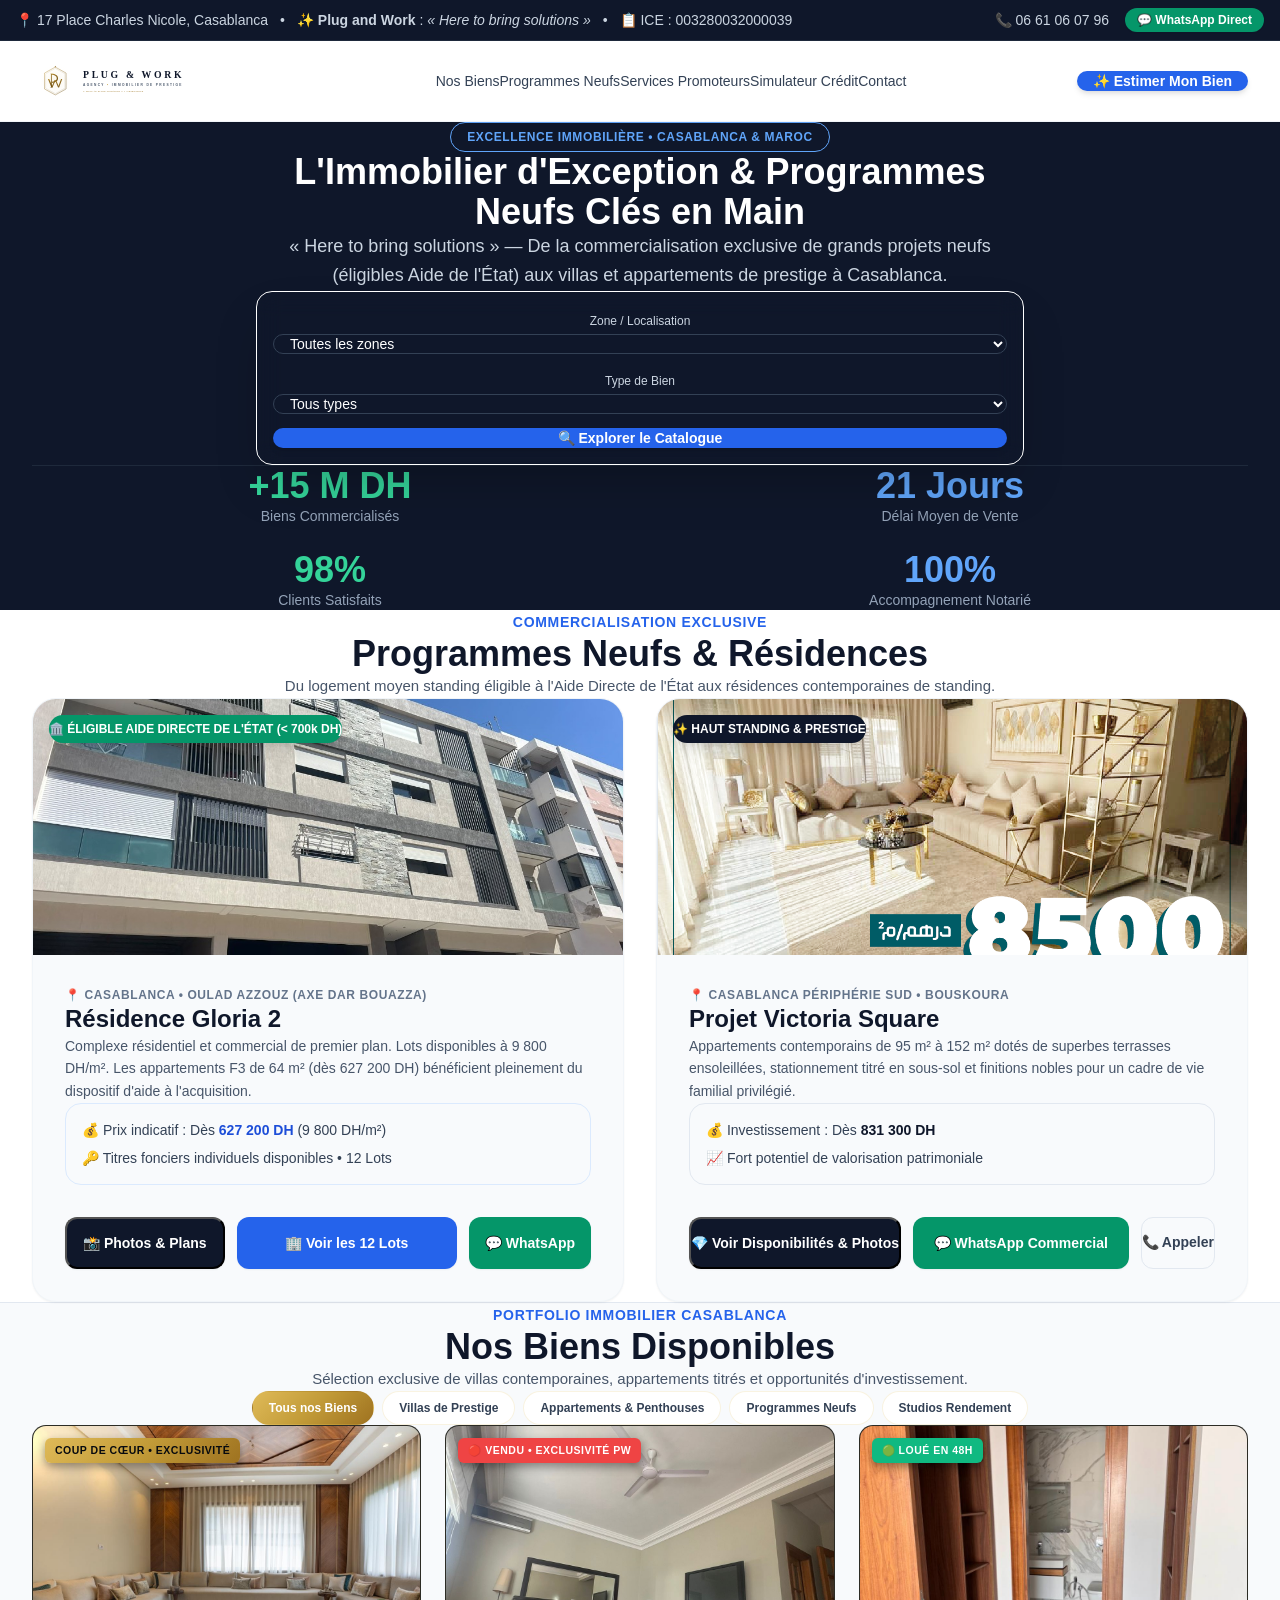
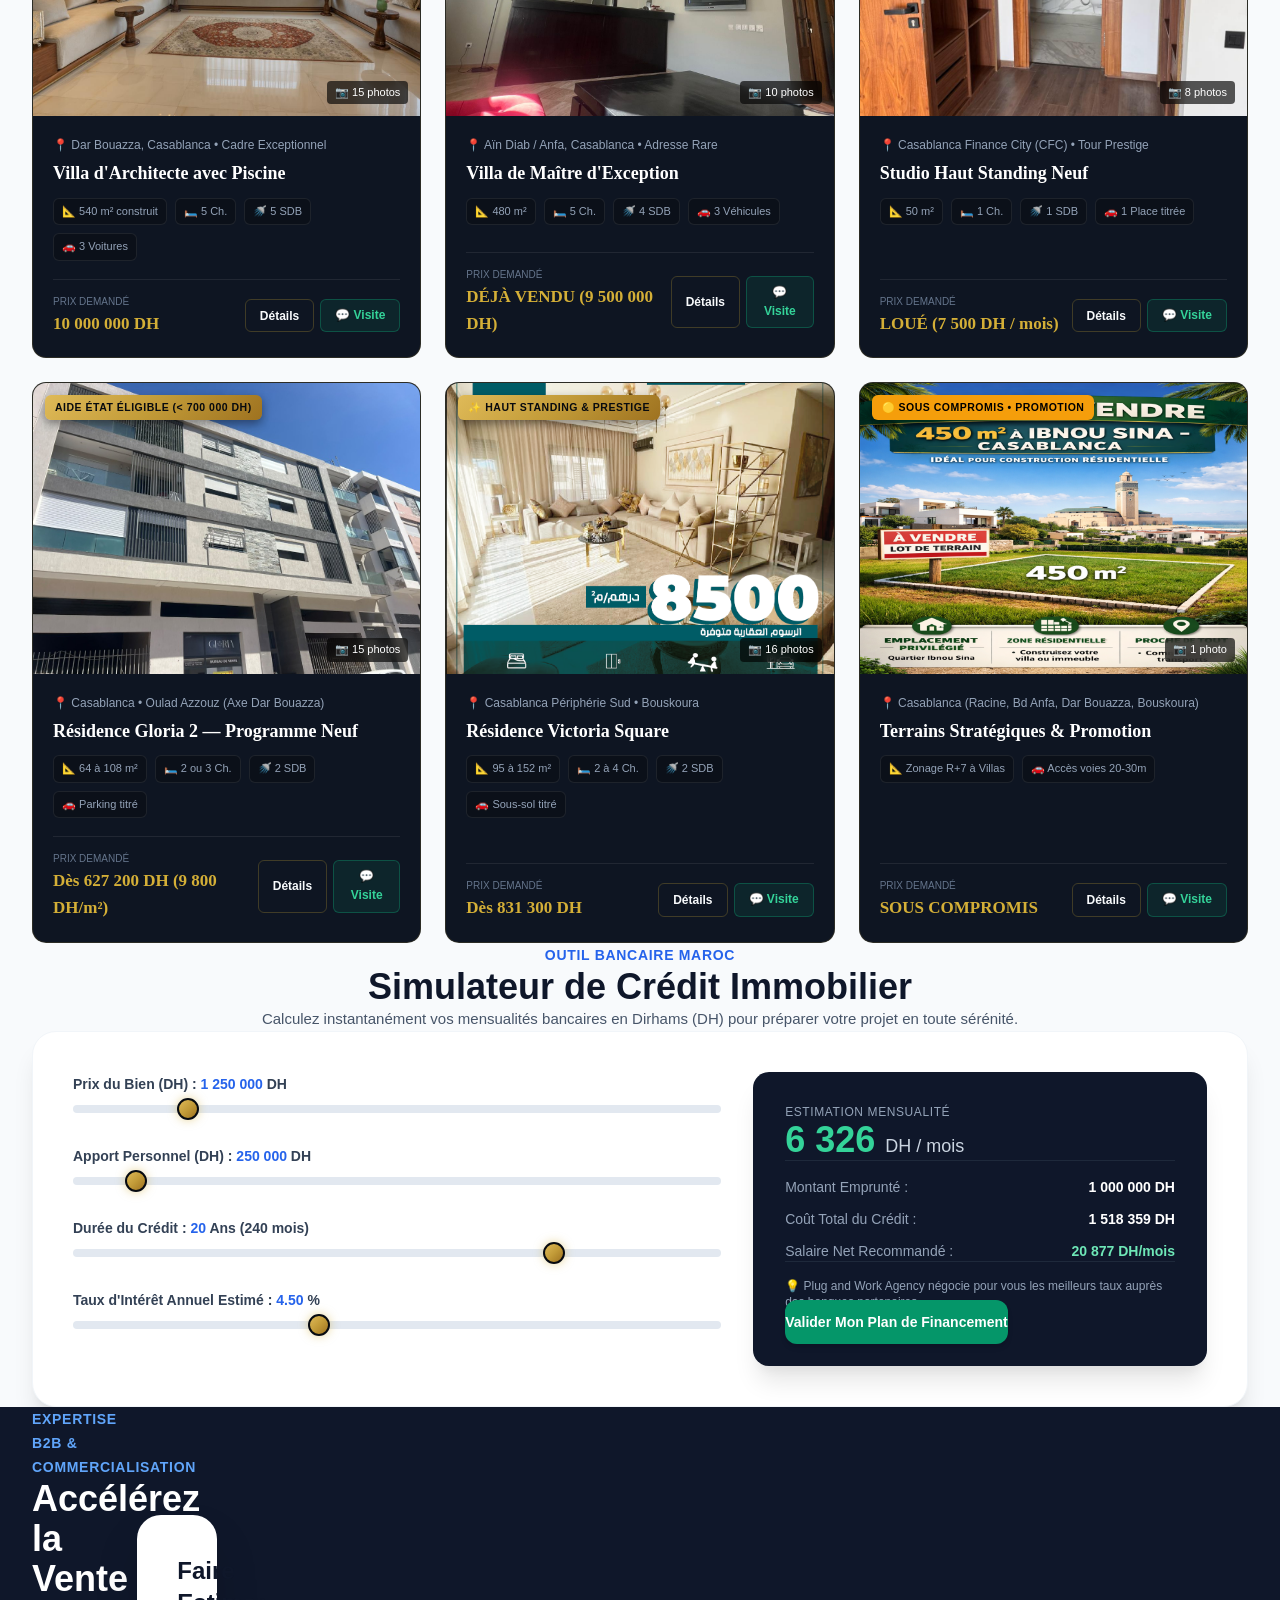
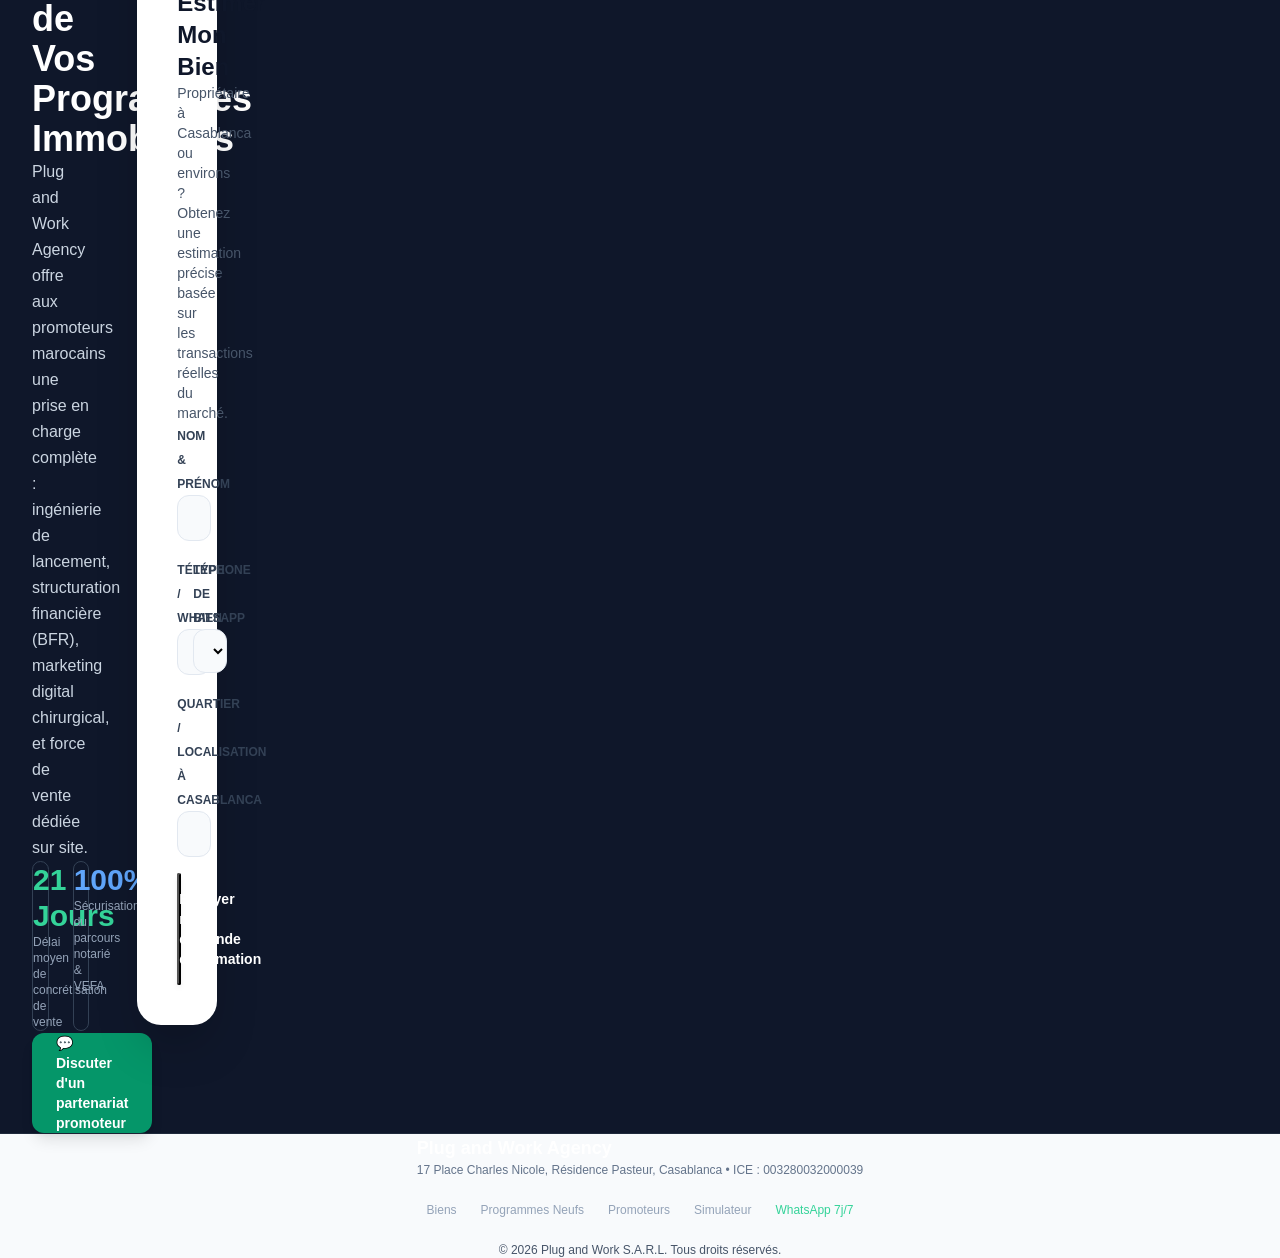
==== commit cbd6c5dc: "Mise a jour officielle Plug and Work Agency : Galerie plein ecran HD (15 photos par bien), cadastre " ====
--- a/index.html
+++ b/index.html
@@ -1,756 +1,415 @@
 <!DOCTYPE html>
-<html lang="fr">
+<html lang="fr" class="scroll-smooth">
 <head>
     <meta charset="UTF-8">
     <meta name="viewport" content="width=device-width, initial-scale=1.0">
-    <title>Plug and Work Agency | Immobilier de Prestige & Commercialisation Neuf Casablanca</title>
-    <meta name="description" content="Plug and Work Agency - Here to bring solutions. Agence immobilière de référence à Casablanca : villas de prestige, programmes neufs, studios investissement et foncier. 0661060796.">
-    <link rel="preconnect" href="https://fonts.googleapis.com">
-    <link rel="preconnect" href="https://fonts.gstatic.com" crossorigin>
-    <link href="https://fonts.googleapis.com/css2?family=Cinzel:wght@500;600;700;800&family=Plus+Jakarta+Sans:wght@300;400;500;600;700;800&display=swap" rel="stylesheet">
+    <title>Plug and Work Agency | Immobilier d'Exception & Programmes Neufs Casablanca</title>
+    <meta name="description" content="Plug and Work Agency à Casablanca : Immobilier de prestige, programmes neufs éligibles à l'aide de l'État, et commercialisation exclusive pour promoteurs.">
+    
+    <!-- Open Graph / WhatsApp / Social Share -->
+    <meta property="og:type" content="website">
+    <meta property="og:url" content="https://plugandworkagency.netlify.app/">
+    <meta property="og:site_name" content="Plug and Work Agency">
+    <meta property="og:locale" content="fr_MA">
+    <meta property="og:title" content="Plug and Work Agency | Immobilier d'Exception & Programmes Neufs Casablanca">
+    <meta property="og:description" content="Immobilier de prestige, programmes neufs éligibles à l'Aide Directe de l'État (< 700k DH), et commercialisation exclusive pour promoteurs à Casablanca.">
+    <meta property="og:image" content="https://plugandworkagency.netlify.app/assets/images/plug_and_work_profile_400x400.png">
+    
+    <!-- Tailwind CSS CDN -->
+    <script src="https://cdn.tailwindcss.com"></script>
+    <script>
+        tailwind.config = {
+            corePlugins: {
+                preflight: false,
+            }
+        };
+    </script>
     <link rel="stylesheet" href="style.css">
-    <link rel="icon" type="image/png" href="assets/images/plug_and_work_profile_400x400.png">
+    <link rel="icon" type="image/svg+xml" href="assets/images/monogram_pw_icon.svg">
 </head>
-<body>
-
-    <!-- Top Announcement Bar -->
-    <div class="top-bar">
-        <div class="container top-bar-content">
-            <div class="top-info">
+<body class="bg-slate-50 text-slate-800 font-sans antialiased selection:bg-blue-600 selection:text-white">
+
+    <!-- 1. TOP BAR DE RÉASSURANCE -->
+    <div class="bg-slate-900 text-slate-300 text-xs sm:text-sm py-2 px-4 border-b border-slate-800">
+        <div class="max-w-7xl mx-auto flex flex-col sm:flex-row justify-between items-center gap-2">
+            <div class="flex flex-wrap items-center justify-center sm:justify-start gap-3">
                 <span>📍 17 Place Charles Nicole, Casablanca</span>
-                <span class="separator">•</span>
-                <span>✨ <strong>Plug and Work</strong> : <em>Here to bring solutions</em></span>
-                <span class="separator">•</span>
+                <span class="hidden md:inline">•</span>
+                <span>✨ <strong>Plug and Work</strong> : <em>« Here to bring solutions »</em></span>
+                <span class="hidden md:inline">•</span>
                 <span>📋 ICE : 003280032000039</span>
             </div>
-            <div class="top-contact">
-                <a href="tel:0661060796" class="top-phone">📞 06 61 06 07 96</a>
-                <a href="https://wa.me/212661060796?text=Bonjour%20Plug%20and%20Work%20Agency,%20je%20souhaite%20des%20informations%20sur%20vos%20biens." target="_blank" class="top-wa">💬 WhatsApp Direct</a>
+            <div class="flex items-center gap-4">
+                <a href="tel:+212661060796" class="hover:text-emerald-400 transition font-medium">📞 06 61 06 07 96</a>
+                <a href="https://wa.me/212661060796?text=Bonjour%20Plug%20and%20Work%20Agency,%20je%20souhaite%20des%20informations." target="_blank" class="bg-emerald-600 hover:bg-emerald-500 text-white px-3 py-1 rounded-full text-xs font-semibold transition flex items-center gap-1 shadow-sm">
+                    💬 WhatsApp Direct
+                </a>
             </div>
         </div>
     </div>
 
-    <!-- Main Navigation Header -->
-    <header class="header" id="header">
-        <div class="container nav-container">
-            <a href="#" class="brand-logo">
-                <img src="assets/images/plug_and_work_profile_400x400.png" alt="Logo Plug and Work Agency" class="logo-img">
-                <div class="brand-text">
-                    <span class="brand-title">PLUG AND WORK</span>
-                    <span class="brand-subtitle">AGENCY • REAL ESTATE</span>
-                </div>
+    <!-- HEADER / NAVBAR PRINCIPALE -->
+    <header class="sticky top-0 z-50 bg-white/95 backdrop-blur-md shadow-sm border-b border-slate-100" id="header">
+        <div class="max-w-7xl mx-auto px-4 sm:px-6 lg:px-8 h-20 flex items-center justify-between">
+            <!-- Logo -->
+            <a href="#" class="flex items-center gap-2" aria-label="Accueil Plug and Work Agency">
+                <img src="assets/images/logo_masterpiece_horizontal_light.svg" alt="Plug and Work Agency Logo" class="h-10 w-auto" onerror="this.style.display='none'; document.getElementById('fallback-logo').style.display='block';">
+                <span id="fallback-logo" class="text-xl font-extrabold tracking-tight text-slate-900" style="display:none;">PLUG &amp; WORK</span>
             </a>
 
-            <nav class="nav-menu" id="navMenu">
-                <a href="#biens" class="nav-link active">Nos Biens</a>
-                <a href="#programmes" class="nav-link">Programmes Neufs</a>
-                <a href="#services" class="nav-link">Services Promoteurs</a>
-                <a href="#simulateur" class="nav-link">Simulateur Crédit</a>
-                <a href="#studio-instagram" class="nav-link highlight-nav">🔥 Studio Instagram</a>
-                <a href="#contact" class="nav-link">Contact</a>
+            <!-- Menu Desktop (Épuré sans liens ambigus) -->
+            <nav class="hidden lg:flex items-center gap-7 text-sm font-medium text-slate-700">
+                <a href="#biens" class="hover:text-blue-600 transition">Nos Biens</a>
+                <a href="#programmes" class="hover:text-blue-600 transition">Programmes Neufs</a>
+                <a href="#services" class="hover:text-blue-600 transition">Services Promoteurs</a>
+                <a href="#simulateur" class="hover:text-blue-600 transition">Simulateur Crédit</a>
+                <a href="#contact" class="hover:text-blue-600 transition">Contact</a>
             </nav>
 
-            <div class="nav-actions">
-                <a href="tel:0661060796" class="btn-call">
-                    <span class="btn-icon">📞</span>
-                    <span class="btn-text">06 61 06 07 96</span>
+            <!-- CTA Header + Mobile Toggle -->
+            <div class="flex items-center gap-3">
+                <a href="#estimation" class="hidden sm:inline-flex bg-blue-600 hover:bg-blue-700 text-white px-4 py-2.5 rounded-xl text-sm font-semibold transition shadow-md">
+                    ✨ Estimer Mon Bien
                 </a>
-                <a href="#estimation" class="btn btn-gold">Déposer un Bien</a>
-                <button class="mobile-toggle" id="mobileToggle" aria-label="Menu Mobile">
-                    <span></span><span></span><span></span>
+                <button class="lg:hidden p-2 text-slate-700 mobile-toggle" id="mobileToggle" aria-label="Menu Mobile" aria-expanded="false">
+                    <span class="bar bar-1"></span>
+                    <span class="bar bar-2"></span>
+                    <span class="bar bar-3"></span>
                 </button>
             </div>
         </div>
     </header>
 
-    <!-- Hero Section -->
-    <section class="hero" id="accueil">
-        <div class="hero-overlay"></div>
-        <div class="container hero-container">
-            <div class="hero-badge">
-                <span class="pulse-dot"></span>
-                <span>NOUVELLES OPPORTUNITÉS IMMOBILIÈRES CASABLANCA & MAROC</span>
-            </div>
-            <h1 class="hero-title">
-                L'Immobilier de Prestige & Solutions Clés en Main
-            </h1>
-            <p class="hero-slogan">
-                « Here to bring solutions » — De la recherche du bien de vos rêves à la commercialisation exclusive de programmes d'envergure.
-            </p>
-
-            <!-- Search Filter Bar -->
-            <div class="search-widget">
-                <div class="search-tabs">
-                    <button class="search-tab active" data-type="all">Tous les biens</button>
-                    <button class="search-tab" data-type="villa">Villas de Luxe</button>
-                    <button class="search-tab" data-type="appartement">Appartements Neufs</button>
-                    <button class="search-tab" data-type="studio">Studios Rendement</button>
-                    <button class="search-tab" data-type="terrain">Terrains Stratégiques</button>
-                </div>
-                <div class="search-form">
-                    <div class="form-group">
-                        <label>Localisation</label>
-                        <select id="filterLocation">
+    <!-- Full-Screen Mobile Drawer Menu -->
+    <div class="mobile-drawer" id="mobileDrawer">
+        <div class="drawer-header">
+            <img src="assets/images/logo_masterpiece_horizontal_light.svg" alt="Plug and Work" class="drawer-logo">
+            <button class="drawer-close" id="drawerClose" aria-label="Fermer le menu">&times;</button>
+        </div>
+        <div class="drawer-body">
+            <nav class="drawer-nav">
+                <a href="#biens" class="drawer-link active">💎 Catalogue Biens de Prestige</a>
+                <a href="#programmes" class="drawer-link">🏗️ Programmes Neufs &amp; Résidences</a>
+                <a href="#services" class="drawer-link">🤝 Services Promoteurs</a>
+                <a href="#simulateur" class="drawer-link">📊 Simulateur Crédit</a>
+                <a href="#estimation" class="drawer-link highlight-gold">✨ Faire Estimer Mon Bien</a>
+                <a href="#contact" class="drawer-link">📍 Contact</a>
+            </nav>
+            <div class="drawer-contact-card">
+                <div class="drawer-contact-title">Besoin d'un Conseil Immobilier ?</div>
+                <div class="drawer-contact-btns">
+                    <a href="tel:0661060796" class="btn btn-call-mobile">📞 06 61 06 07 96</a>
+                    <a href="https://wa.me/212661060796?text=Bonjour%20Plug%20and%20Work%20Agency" target="_blank" class="btn btn-wa-mobile">💬 WhatsApp 7j/7</a>
+                </div>
+            </div>
+        </div>
+    </div>
+    <div class="drawer-backdrop" id="drawerBackdrop"></div>
+
+    <!-- 2. HERO SECTION & POSITIONNEMENT HARMONISÉ -->
+    <section class="relative bg-slate-900 text-white py-20 lg:py-28 overflow-hidden">
+        <div class="absolute inset-0 opacity-20 bg-[radial-gradient(#3b82f6_1px,transparent_1px)] [background-size:16px_16px]"></div>
+        <div class="max-w-7xl mx-auto px-4 sm:px-6 lg:px-8 relative z-10">
+            <div class="max-w-3xl mx-auto text-center">
+                <div class="inline-flex items-center gap-2 bg-blue-500/10 border border-blue-500/20 text-blue-400 px-4 py-1.5 rounded-full text-xs font-semibold uppercase tracking-wider mb-6">
+                    EXCELLENCE IMMOBILIÈRE • CASABLANCA &amp; MAROC
+                </div>
+                <h1 class="text-4xl sm:text-5xl lg:text-6xl font-extrabold tracking-tight mb-6 leading-tight">
+                    L'Immobilier d'Exception &amp; Programmes Neufs Clés en Main
+                </h1>
+                <p class="text-lg sm:text-xl text-slate-300 mb-10 leading-relaxed">
+                    « Here to bring solutions » — De la commercialisation exclusive de grands projets neufs (éligibles Aide de l'État) aux villas et appartements de prestige à Casablanca.
+                </p>
+
+                <!-- Moteur de recherche multicritères -->
+                <div class="bg-white/10 backdrop-blur-md p-4 rounded-2xl border border-white/20 shadow-2xl grid grid-cols-1 sm:grid-cols-3 gap-3 text-left">
+                    <div>
+                        <label class="block text-xs font-medium text-slate-300 mb-1">Zone / Localisation</label>
+                        <select id="searchLoc" class="w-full bg-slate-900 text-white px-3 py-2.5 rounded-xl border border-slate-700 text-sm focus:outline-none focus:border-blue-500">
                             <option value="all">Toutes les zones</option>
-                            <option value="Dar Bouazza">Dar Bouazza</option>
+                            <option value="Dar Bouazza">Dar Bouazza / Oulad Azzouz</option>
                             <option value="Aïn Diab">Aïn Diab / Anfa</option>
                             <option value="CFC">Casablanca Finance City (CFC)</option>
-                            <option value="Tétouan">Tétouan / Nord</option>
-                            <option value="Casablanca Centre">Casablanca Centre / Racine</option>
                             <option value="Bouskoura">Bouskoura Ville Verte</option>
                         </select>
                     </div>
-                    <div class="form-group">
-                        <label>Type de bien</label>
-                        <select id="filterCategory">
+                    <div>
+                        <label class="block text-xs font-medium text-slate-300 mb-1">Type de Bien</label>
+                        <select id="searchType" class="w-full bg-slate-900 text-white px-3 py-2.5 rounded-xl border border-slate-700 text-sm focus:outline-none focus:border-blue-500">
                             <option value="all">Tous types</option>
-                            <option value="villa">Villa Contemporaine</option>
-                            <option value="appartement">Appartement Neuf Standing</option>
-                            <option value="studio">Studio d'Investissement</option>
-                            <option value="terrain">Terrain & Promotion</option>
+                            <option value="programme">Programme Neuf &amp; Aide État</option>
+                            <option value="appartement">Appartement Standing</option>
+                            <option value="villa">Villa &amp; Prestige</option>
                         </select>
                     </div>
-                    <div class="form-group">
-                        <label>Budget Maximum (DH)</label>
-                        <select id="filterBudget">
-                            <option value="all">Sans limite</option>
-                            <option value="1000000">Jusqu'à 1 000 000 DH</option>
-                            <option value="2000000">Jusqu'à 2 000 000 DH</option>
-                            <option value="6000000">Jusqu'à 6 000 000 DH</option>
-                            <option value="10000000">Jusqu'à 10 000 000 DH</option>
-                        </select>
-                    </div>
-                    <button class="btn btn-search" id="btnFilterTrigger">
-                        <span>🔍 Rechercher</span>
-                    </button>
-                </div>
-            </div>
-
-            <!-- Stats Bar -->
-            <div class="hero-stats">
-                <div class="stat-card">
-                    <div class="stat-number">+15 M DH</div>
-                    <div class="stat-label">Biens Commercialisés</div>
-                </div>
-                <div class="stat-card">
-                    <div class="stat-number">21 Jours</div>
-                    <div class="stat-label">Délai Moyen de Vente</div>
-                </div>
-                <div class="stat-card">
-                    <div class="stat-number">98%</div>
-                    <div class="stat-label">Clients & Promoteurs Satisfaits</div>
-                </div>
-                <div class="stat-card">
-                    <div class="stat-number">100%</div>
-                    <div class="stat-label">Accompagnement Notarié & Financier</div>
+                    <div class="flex items-end">
+                        <a href="#biens" id="btnExploreCatalogue" class="w-full bg-blue-600 hover:bg-blue-500 text-white font-bold py-2.5 px-4 rounded-xl text-sm transition text-center shadow-md flex items-center justify-center gap-2">
+                            <span>🔍 Explorer le Catalogue</span>
+                        </a>
+                    </div>
+                </div>
+            </div>
+
+            <!-- Chiffres de Réassurance -->
+            <div class="grid grid-cols-2 md:grid-cols-4 gap-6 mt-16 pt-12 border-t border-slate-800 text-center">
+                <div>
+                    <div class="text-3xl sm:text-4xl font-extrabold text-emerald-400 mb-1">+15 M DH</div>
+                    <div class="text-xs sm:text-sm text-slate-400">Biens Commercialisés</div>
+                </div>
+                <div>
+                    <div class="text-3xl sm:text-4xl font-extrabold text-blue-400 mb-1">21 Jours</div>
+                    <div class="text-xs sm:text-sm text-slate-400">Délai Moyen de Vente</div>
+                </div>
+                <div>
+                    <div class="text-3xl sm:text-4xl font-extrabold text-emerald-400 mb-1">98%</div>
+                    <div class="text-xs sm:text-sm text-slate-400">Clients Satisfaits</div>
+                </div>
+                <div>
+                    <div class="text-3xl sm:text-4xl font-extrabold text-blue-400 mb-1">100%</div>
+                    <div class="text-xs sm:text-sm text-slate-400">Accompagnement Notarié</div>
                 </div>
             </div>
         </div>
     </section>
 
-    <!-- Properties Showcase Section -->
-    <section class="section section-properties" id="biens">
-        <div class="container">
-            <div class="section-header text-center">
-                <span class="section-tag">CATALOGUE SÉLECTIF</span>
-                <h2 class="section-title">Nos Biens Immobiliers d'Exception</h2>
-                <p class="section-desc">Découvrez notre sélection de biens vérifiés, photographiés par nos équipes et prêts pour acquisition ou investissement locatif.</p>
-            </div>
-
-            <!-- Categories Filter -->
-            <div class="property-filters">
-                <button class="filter-btn active" data-filter="all">Tous (<span id="countAll">6</span>)</button>
-                <button class="filter-btn" data-filter="villa">Villas de Prestige (<span id="countVilla">2</span>)</button>
-                <button class="filter-btn" data-filter="appartement">Programmes Neufs (<span id="countApt">2</span>)</button>
-                <button class="filter-btn" data-filter="studio">Studios Rendement (<span id="countStudio">1</span>)</button>
-                <button class="filter-btn" data-filter="terrain">Terrains Stratégiques (<span id="countTerrain">1</span>)</button>
-            </div>
-
-            <!-- Grid Container -->
+    <!-- 3. SECTION PROGRAMMES NEUFS & RÉSIDENCES AU MAROC -->
+    <section id="programmes" class="py-20 bg-white">
+        <div class="max-w-7xl mx-auto px-4 sm:px-6 lg:px-8">
+            <div class="text-center max-w-3xl mx-auto mb-16">
+                <span class="text-blue-600 font-semibold text-sm uppercase tracking-wider">COMMERCIALISATION EXCLUSIVE</span>
+                <h2 class="text-3xl sm:text-4xl font-bold text-slate-900 mt-2">Programmes Neufs &amp; Résidences</h2>
+                <p class="text-slate-600 mt-3">Du logement moyen standing éligible à l'Aide Directe de l'État aux résidences contemporaines de standing.</p>
+            </div>
+
+            <div class="grid grid-cols-1 lg:grid-cols-2 gap-8">
+                <!-- Projet Gloria 2 (Aide de l'État) -->
+                <div class="bg-slate-50 rounded-3xl shadow-sm overflow-hidden border border-slate-100 flex flex-col justify-between hover:shadow-md transition">
+                    <div>
+                        <div class="relative h-64 overflow-hidden bg-slate-200 cursor-pointer group" onclick="openModal('gloria')" title="Cliquez pour ouvrir la galerie photo">
+                            <img src="assets/properties/gloria_residence.jpg" alt="Résidence Gloria 2" class="w-full h-full object-cover group-hover:scale-105 transition duration-500" onerror="this.src='https://images.unsplash.com/photo-1545324418-cc1a3fa10c00?auto=format&fit=crop&w=800&q=80'">
+                            <span class="absolute top-4 left-4 bg-emerald-600 text-white text-xs font-bold px-3.5 py-1.5 rounded-full shadow-lg">
+                                🏛️ ÉLIGIBLE AIDE DIRECTE DE L'ÉTAT (&lt; 700k DH)
+                            </span>
+                            <span class="absolute bottom-4 right-4 bg-black/75 backdrop-blur-sm text-white text-xs font-medium px-3 py-1.5 rounded-full shadow transition group-hover:bg-blue-600">
+                                📸 5 Photos &amp; Plans
+                            </span>
+                        </div>
+                        <div class="p-8">
+                            <div class="text-xs text-slate-500 font-semibold mb-1 uppercase tracking-wider">📍 Casablanca • Oulad Azzouz (Axe Dar Bouazza)</div>
+                            <h3 class="text-2xl font-bold text-slate-900 mb-3 hover:text-blue-600 cursor-pointer transition" onclick="openModal('gloria')">Résidence Gloria 2</h3>
+                            <p class="text-slate-600 text-sm mb-6 leading-relaxed">
+                                Complexe résidentiel et commercial de premier plan. Lots disponibles à 9 800 DH/m². Les appartements F3 de 64 m² (dès 627 200 DH) bénéficient pleinement du dispositif d'aide à l'acquisition.
+                            </p>
+                            <div class="bg-blue-50/70 rounded-2xl p-4 space-y-2 text-sm text-slate-700 mb-6 border border-blue-100">
+                                <div>💰 Prix indicatif : Dès <strong class="text-blue-700 font-bold">627 200 DH</strong> (9 800 DH/m²)</div>
+                                <div>🔑 Titres fonciers individuels disponibles • 12 Lots</div>
+                            </div>
+                        </div>
+                    </div>
+                    <div class="p-8 pt-0 flex flex-wrap gap-3">
+                        <button type="button" onclick="openModal('gloria')" class="px-4 py-3.5 bg-slate-900 hover:bg-slate-800 text-white rounded-xl text-sm font-semibold transition shadow-sm flex items-center justify-center gap-1.5 cursor-pointer">
+                            📸 Photos &amp; Plans
+                        </button>
+                        <a href="projet-gloria.html" class="flex-1 px-4 py-3.5 bg-blue-600 hover:bg-blue-700 text-white rounded-xl text-sm font-semibold text-center transition shadow-sm flex items-center justify-center">
+                            🏢 Voir les 12 Lots
+                        </a>
+                        <a href="https://wa.me/212661060796?text=Bonjour,%20je%20souhaite%20la%20documentation%20et%20les%20plans%20sur%20le%20Projet%20Gloria%202" target="_blank" class="px-4 py-3.5 bg-emerald-600 hover:bg-emerald-500 text-white text-center rounded-xl font-semibold text-sm transition shadow-sm flex items-center justify-center gap-1">
+                            💬 WhatsApp
+                        </a>
+                    </div>
+                </div>
+
+                <!-- Projet Victoria Square (Standing) -->
+                <div class="bg-slate-50 rounded-3xl shadow-sm overflow-hidden border border-slate-100 flex flex-col justify-between hover:shadow-md transition">
+                    <div>
+                        <div class="relative h-64 overflow-hidden bg-slate-200 cursor-pointer group" onclick="openModal('victoria')" title="Cliquez pour ouvrir la galerie photo">
+                            <img src="assets/properties/victoria/victoria_crea_1.png" alt="Projet Victoria Square" class="w-full h-full object-cover group-hover:scale-105 transition duration-500" onerror="this.src='https://images.unsplash.com/photo-1512917774080-9991f1c4c750?auto=format&fit=crop&w=800&q=80'">
+                            <span class="absolute top-4 left-4 bg-slate-900 text-white text-xs font-bold px-3.5 py-1.5 rounded-full shadow-lg">
+                                ✨ HAUT STANDING &amp; PRESTIGE
+                            </span>
+                            <span class="absolute bottom-4 right-4 bg-black/75 backdrop-blur-sm text-white text-xs font-medium px-3 py-1.5 rounded-full shadow transition group-hover:bg-blue-600">
+                                📸 5 Photos &amp; Plans
+                            </span>
+                        </div>
+                        <div class="p-8">
+                            <div class="text-xs text-slate-500 font-semibold mb-1 uppercase tracking-wider">📍 Casablanca Périphérie Sud • Bouskoura</div>
+                            <h3 class="text-2xl font-bold text-slate-900 mb-3 hover:text-blue-600 cursor-pointer transition" onclick="openModal('victoria')">Projet Victoria Square</h3>
+                            <p class="text-slate-600 text-sm mb-6 leading-relaxed">
+                                Appartements contemporains de 95 m² à 152 m² dotés de superbes terrasses ensoleillées, stationnement titré en sous-sol et finitions nobles pour un cadre de vie familial privilégié.
+                            </p>
+                            <div class="bg-slate-200/50 rounded-2xl p-4 space-y-2 text-sm text-slate-700 mb-6 border border-slate-200">
+                                <div>💰 Investissement : Dès <strong class="text-slate-900 font-bold">831 300 DH</strong></div>
+                                <div>📈 Fort potentiel de valorisation patrimoniale</div>
+                            </div>
+                        </div>
+                    </div>
+                    <div class="p-8 pt-0 flex flex-wrap gap-3">
+                        <button type="button" onclick="openModal('victoria')" class="w-full sm:w-auto px-5 py-3.5 bg-slate-900 hover:bg-slate-800 text-white rounded-xl text-sm font-semibold transition shadow-sm cursor-pointer">
+                            💎 Voir Disponibilités &amp; Photos
+                        </button>
+                        <a href="https://wa.me/212661060796?text=Bonjour,%20je%20souhaite%20recevoir%20les%20disponibilités%20sur%20Victoria%20Square" target="_blank" class="flex-1 bg-emerald-600 hover:bg-emerald-500 text-white text-center py-3.5 rounded-xl font-semibold text-sm transition shadow-sm flex items-center justify-center gap-2">
+                            <span>💬 WhatsApp Commercial</span>
+                        </a>
+                        <a href="tel:+212661060796" class="px-5 py-3.5 border border-slate-200 hover:bg-slate-100 text-slate-700 rounded-xl text-sm font-semibold transition">
+                            📞 Appeler
+                        </a>
+                    </div>
+                </div>
+            </div>
+        </div>
+    </section>
+
+    <!-- SECTION CATALOGUE DE BIENS CASABLANCA -->
+    <section id="biens" class="py-20 bg-slate-100 border-t border-slate-200">
+        <div class="max-w-7xl mx-auto px-4 sm:px-6 lg:px-8">
+            <div class="text-center max-w-3xl mx-auto mb-12">
+                <span class="text-blue-600 font-semibold text-sm uppercase tracking-wider">PORTFOLIO IMMOBILIER CASABLANCA</span>
+                <h2 class="text-3xl sm:text-4xl font-bold text-slate-900 mt-2">Nos Biens Disponibles</h2>
+                <p class="text-slate-600 mt-3">Sélection exclusive de villas contemporaines, appartements titrés et opportunités d'investissement.</p>
+            </div>
+
+            <!-- Filtres interactifs par catégorie -->
+            <div class="flex flex-wrap justify-center gap-2 mb-10" id="propertyFilters">
+                <button type="button" class="filter-btn active px-4 py-2 rounded-full text-xs font-semibold bg-blue-600 text-white transition shadow-sm" data-filter="all">Tous nos Biens</button>
+                <button type="button" class="filter-btn px-4 py-2 rounded-full text-xs font-semibold bg-white text-slate-700 hover:bg-slate-200 transition" data-filter="villa">Villas de Prestige</button>
+                <button type="button" class="filter-btn px-4 py-2 rounded-full text-xs font-semibold bg-white text-slate-700 hover:bg-slate-200 transition" data-filter="appartement">Appartements &amp; Penthouses</button>
+                <button type="button" class="filter-btn px-4 py-2 rounded-full text-xs font-semibold bg-white text-slate-700 hover:bg-slate-200 transition" data-filter="programme">Programmes Neufs</button>
+                <button type="button" class="filter-btn px-4 py-2 rounded-full text-xs font-semibold bg-white text-slate-700 hover:bg-slate-200 transition" data-filter="studio">Studios Rendement</button>
+            </div>
+
+            <!-- Grille dynamique des biens alimentée par JavaScript -->
             <div class="properties-grid" id="propertiesGrid">
-                <!-- Dynamically populated by JS from real property data -->
+                <!-- Chargé dynamiquement par app.js -->
             </div>
         </div>
     </section>
 
-    <!-- New Developments Spotlight -->
-    <section class="section section-programs" id="programmes">
-        <div class="container">
-            <div class="section-header">
-                <span class="section-tag">COMMERCIALISATION EXCLUSIVE</span>
-                <h2 class="section-title">Programmes Neufs & Résidences</h2>
-                <p class="section-desc">Plug and Work Agency assure la commercialisation intégrale de programmes neufs avec bureau de vente et solutions de financement.</p>
-            </div>
-
-            <div class="programs-showcase">
-                <!-- Program 1: Résidence Gloria -->
-                <div class="program-card">
-                    <div class="program-media">
-                        <img src="assets/properties/gloria_residence.jpg" alt="Résidence Gloria">
-                        <div class="program-tag">ÉLIGIBLE AIDE DIRECTE AU LOGEMENT</div>
-                    </div>
-                    <div class="program-content">
-                        <div class="program-loc">📍 Socobet du Nord • Tétouan</div>
-                        <h3 class="program-name">Résidence Gloria 2</h3>
-                        <p class="program-desc">
-                            Superbe complexe résidentiel de grand standing offrant des appartements 2 et 3 chambres de 65 m² à 108 m², cuisines américaines équipées et cours privatives jusqu'à 25 m².
-                        </p>
-                        <div class="program-highlights">
-                            <div class="ph-item">💰 Dès <strong>640 000 DH</strong></div>
-                            <div class="ph-item">🏛️ <strong>Aide de l'État éligible</strong> (ex: F3 90m² à 700 000 DH)</div>
-                            <div class="ph-item">🔑 Livraison rapide & Titres fonciers disponibles</div>
-                        </div>
-                        <div class="program-actions">
-                            <button class="btn btn-gold" onclick="openPropertyModal('gloria')">Consulter la Grille & Plans</button>
-                            <a href="https://wa.me/212661060796?text=Bonjour,%20je%20souhaite%20la%20documentation%20sur%20le%20Projet%20Gloria%202" target="_blank" class="btn btn-outline-wa">WhatsApp Commercial</a>
-                        </div>
-                    </div>
-                </div>
-
-                <!-- Program 2: Victoria Square -->
-                <div class="program-card">
-                    <div class="program-media">
-                        <img src="assets/properties/victoria/victoria_crea_1.png" alt="Résidence Victoria Square">
-                        <div class="program-tag">FINITIONS HAUT DE GAMME</div>
-                    </div>
-                    <div class="program-content">
-                        <div class="program-loc">📍 Casablanca Périphérie Sud • Résidentiel Calme</div>
-                        <h3 class="program-name">Projet Victoria Square</h3>
-                        <p class="program-desc">
-                            Appartements contemporains de 95 m² à 152 m² avec terrasses plein sud, stationnement titré en sous-sol et matériaux nobles. Le parfait compromis entre bien-être familial et accessibilité.
-                        </p>
-                        <div class="program-highlights">
-                            <div class="ph-item">💰 Dès <strong>831 300 DH</strong> (Parkings disponibles)</div>
-                            <div class="ph-item">🌿 Terrasses généreuses & Espaces optimisés</div>
-                            <div class="ph-item">📈 Fort potentiel de valorisation patrimoniale</div>
-                        </div>
-                        <div class="program-actions">
-                            <button class="btn btn-gold" onclick="openPropertyModal('victoria')">Voir Disponibilités</button>
-                            <a href="https://wa.me/212661060796?text=Bonjour,%20je%20souhaite%20des%20informations%20sur%20Victoria%20Square" target="_blank" class="btn btn-outline-wa">Contacter l'Agence</a>
-                        </div>
+    <!-- 4. SIMULATEUR DE CRÉDIT IMMOBILIER EN DIRHAMS (DH) -->
+    <section id="simulateur" class="py-20 bg-slate-50 border-y border-slate-200">
+        <div class="max-w-7xl mx-auto px-4 sm:px-6 lg:px-8">
+            <div class="text-center max-w-3xl mx-auto mb-16">
+                <span class="text-blue-600 font-semibold text-sm uppercase tracking-wider">OUTIL BANCAIRE MAROC</span>
+                <h2 class="text-3xl sm:text-4xl font-bold text-slate-900 mt-2">Simulateur de Crédit Immobilier</h2>
+                <p class="text-slate-600 mt-3">Calculez instantanément vos mensualités bancaires en Dirhams (DH) pour préparer votre projet en toute sérénité.</p>
+            </div>
+
+            <div class="grid grid-cols-1 lg:grid-cols-12 gap-8 items-start bg-white p-6 sm:p-10 rounded-3xl shadow-xl border border-slate-100">
+                <!-- Formulaire de Saisie (7 colonnes) -->
+                <div class="lg:col-span-7 space-y-6">
+                    <div>
+                        <label class="block text-sm font-semibold text-slate-700 mb-2">Prix du Bien (DH) : <span id="val-prix" class="text-blue-600 font-bold">1 250 000</span> DH</label>
+                        <input type="range" id="input-prix" min="300000" max="6000000" step="50000" value="1250000" class="w-full h-2 bg-slate-200 rounded-lg appearance-none cursor-pointer accent-blue-600">
+                    </div>
+
+                    <div>
+                        <label class="block text-sm font-semibold text-slate-700 mb-2">Apport Personnel (DH) : <span id="val-apport" class="text-blue-600 font-bold">250 000</span> DH</label>
+                        <input type="range" id="input-apport" min="0" max="3000000" step="25000" value="250000" class="w-full h-2 bg-slate-200 rounded-lg appearance-none cursor-pointer accent-blue-600">
+                    </div>
+
+                    <div>
+                        <label class="block text-sm font-semibold text-slate-700 mb-2">Durée du Crédit : <span id="val-duree" class="text-blue-600 font-bold">20</span> Ans (<span id="val-mois">240</span> mois)</label>
+                        <input type="range" id="input-duree" min="5" max="25" step="1" value="20" class="w-full h-2 bg-slate-200 rounded-lg appearance-none cursor-pointer accent-blue-600">
+                    </div>
+
+                    <div>
+                        <label class="block text-sm font-semibold text-slate-700 mb-2">Taux d'Intérêt Annuel Estimé : <span id="val-taux" class="text-blue-600 font-bold">4.50</span> %</label>
+                        <input type="range" id="input-taux" min="3.0" max="7.0" step="0.1" value="4.5" class="w-full h-2 bg-slate-200 rounded-lg appearance-none cursor-pointer accent-blue-600">
+                    </div>
+                </div>
+
+                <!-- Résultats (5 colonnes) -->
+                <div class="lg:col-span-5 bg-slate-900 text-white p-6 sm:p-8 rounded-2xl flex flex-col justify-between shadow-xl">
+                    <div>
+                        <div class="text-slate-400 text-xs uppercase tracking-wider mb-1">Estimation Mensualité</div>
+                        <div class="text-4xl font-extrabold text-emerald-400 mb-6"><span id="res-mensualite">6 326</span> <span class="text-lg font-normal text-slate-300">DH / mois</span></div>
+
+                        <div class="space-y-3 border-t border-slate-800 pt-4 text-sm">
+                            <div class="flex justify-between">
+                                <span class="text-slate-400">Montant Emprunté :</span>
+                                <strong id="res-emprunt" class="text-white">1 000 000 DH</strong>
+                            </div>
+                            <div class="flex justify-between">
+                                <span class="text-slate-400">Coût Total du Crédit :</span>
+                                <strong id="res-total" class="text-white">1 518 240 DH</strong>
+                            </div>
+                            <div class="flex justify-between">
+                                <span class="text-slate-400">Salaire Net Recommandé :</span>
+                                <strong id="res-salaire" class="text-emerald-300">14 050 DH/mois</strong>
+                            </div>
+                        </div>
+                    </div>
+
+                    <div class="mt-8 pt-4 border-t border-slate-800">
+                        <p class="text-xs text-slate-400 mb-4">💡 Plug and Work Agency négocie pour vous les meilleurs taux auprès des banques partenaires.</p>
+                        <a id="btn-valider-financement" href="https://wa.me/212661060796?text=Bonjour,%20j'ai%20effectué%20une%20simulation%20sur%20votre%20site%20et%20je%20souhaite%20un%20plan%20de%20financement." target="_blank" class="block w-full bg-emerald-600 hover:bg-emerald-500 text-white text-center py-3.5 rounded-xl font-bold text-sm transition shadow-md">
+                            Valider Mon Plan de Financement
+                        </a>
                     </div>
                 </div>
             </div>
         </div>
     </section>
 
-    <!-- Real Estate Financing Simulator -->
-    <section class="section section-simulator" id="simulateur">
-        <div class="container">
-            <div class="section-header text-center">
-                <span class="section-tag">OUTIL DE FINANCEMENT MAROC</span>
-                <h2 class="section-title">Simulateur de Crédit Immobilier</h2>
-                <p class="section-desc">Calculez instantanément vos mensualités bancaires en Dirhams marocains (DH) pour préparer votre projet en toute sérénité.</p>
-            </div>
-
-            <div class="simulator-wrapper">
-                <div class="sim-controls">
-                    <!-- Price -->
-                    <div class="sim-group">
-                        <div class="sim-label-row">
-                            <label>Prix du Bien</label>
-                            <span class="sim-val" id="valPrice">1 250 000 DH</span>
-                        </div>
-                        <input type="range" id="inputPrice" min="400000" max="12000000" step="50000" value="1250000">
-                    </div>
-
-                    <!-- Down payment -->
-                    <div class="sim-group">
-                        <div class="sim-label-row">
-                            <label>Apport Personnel (<span id="valDownPercent">20%</span>)</label>
-                            <span class="sim-val" id="valDownAmount">250 000 DH</span>
-                        </div>
-                        <input type="range" id="inputDown" min="5" max="60" step="5" value="20">
-                    </div>
-
-                    <!-- Duration -->
-                    <div class="sim-group">
-                        <div class="sim-label-row">
-                            <label>Durée du Prêt</label>
-                            <span class="sim-val" id="valDuration">20 Ans (240 mois)</span>
-                        </div>
-                        <input type="range" id="inputDuration" min="7" max="25" step="1" value="20">
-                    </div>
-
-                    <!-- Interest Rate -->
-                    <div class="sim-group">
-                        <div class="sim-label-row">
-                            <label>Taux d'Intérêt Bancaire (Taux Moyen Maroc)</label>
-                            <span class="sim-val" id="valRate">4.50 %</span>
-                        </div>
-                        <input type="range" id="inputRate" min="3.5" max="6.5" step="0.1" value="4.5">
-                    </div>
-                </div>
-
-                <div class="sim-result-card">
-                    <div class="sim-result-header">
-                        <span class="sim-badge">ESTIMATION MENSUELLE</span>
-                        <div class="sim-price-big" id="resultMonthly">6 326 DH <span class="per-month">/ mois</span></div>
-                    </div>
-
-                    <div class="sim-breakdown">
-                        <div class="breakdown-item">
-                            <span>Montant Emprunté :</span>
-                            <strong id="resultLoan">1 000 000 DH</strong>
-                        </div>
-                        <div class="breakdown-item">
-                            <span>Coût Total du Crédit :</span>
-                            <strong id="resultTotalCost">1 518 240 DH</strong>
-                        </div>
-                        <div class="breakdown-item">
-                            <span>Salaire Net Recommandé :</span>
-                            <strong id="resultSalary">14 050 DH/mois</strong>
-                        </div>
-                    </div>
-
-                    <div class="sim-cta">
-                        <p class="sim-note">💡 Plug and Work Agency négocie pour vous les meilleurs taux auprès des banques partenaires marocaines.</p>
-                        <a href="https://wa.me/212661060796?text=Bonjour,%20j'ai%20effectu%C3%A9%20une%20simulation%20sur%20votre%20site%20et%20je%20souhaite%20un%20plan%20de%20financement." target="_blank" class="btn btn-gold btn-block">
-                            Valider Mon Plan de Financement
-                        </a>
-                    </div>
-                </div>
-            </div>
-        </div>
-    </section>
-
-    <!-- Services for Developers & Sellers -->
-    <section class="section section-services" id="services">
-        <div class="container">
-            <div class="section-header text-center">
-                <span class="section-tag">NOTRE SAVOIR-FAIRE</span>
-                <h2 class="section-title">Pourquoi Confier Votre Projet à Plug and Work ?</h2>
-                <p class="section-desc">Agence de communication et de commercialisation globale, Plug and Work prend en charge l'ensemble de la chaîne de valeur pour promoteurs et propriétaires.</p>
-            </div>
-
-            <div class="services-grid">
-                <div class="service-box">
-                    <div class="service-icon">🎯</div>
-                    <h3>Commercialisation Clé en Main</h3>
-                    <p>Mandats exclusifs, déploiement d'équipes commerciales dédiées sur site, gestion des réservations, compromis et actes authentiques.</p>
-                </div>
-
-                <div class="service-box">
-                    <div class="service-icon">📱</div>
-                    <h3>Marketing Digital & 360°</h3>
-                    <p>Stratégie digitale percutante : campagnes Meta Ads, Google Ads, portails immobiliers (Mubawab, Sarouty), production audiovisuelle et réseaux sociaux.</p>
-                </div>
-
-                <div class="service-box">
-                    <div class="service-icon">🤖</div>
-                    <h3>Préqualification IA des Leads</h3>
-                    <p>Filtrage automatisé et qualification financière rigoureuse des acquéreurs avant visite pour un taux de transformation maximal.</p>
-                </div>
-
-                <div class="service-box">
-                    <div class="service-icon">🏗️</div>
-                    <h3>Aménagement Bureau de Vente</h3>
-                    <p>Conception, agencement et animation de bureaux de vente éphémères ou pérennes directement sur chantier ou appartement témoin.</p>
-                </div>
-
-                <div class="service-box">
-                    <div class="service-icon">⚖️</div>
-                    <h3>Sécurité Juridique & Fiscale</h3>
-                    <p>Accompagnement rigoureux, vérification de la capacité financière des acquéreurs, suivi notarié et déblocage bancaire fluide.</p>
-                </div>
-
-                <div class="service-box">
-                    <div class="service-icon">🤝</div>
-                    <h3>Écoute, Proximité & Réactivité</h3>
-                    <p>Une agence à taille humaine, engagée et passionnée, animée par la devise : <strong>« Here to bring solutions »</strong>.</p>
-                </div>
-            </div>
-        </div>
-    </section>
-
-    <!-- INSTAGRAM STUDIO & MARKETING CREATOR (Requested Feature) -->
-    <section class="section section-instagram" id="studio-instagram">
-        <div class="container">
-            <div class="section-header text-center">
-                <span class="section-tag">KIT DÉVELOPPEMENT INSTAGRAM</span>
-                <h2 class="section-title">🔥 Studio Visuel Réseaux Sociaux & Pack Développeur</h2>
-                <p class="section-desc">
-                    Générez, prévisualisez et téléchargez des visuels Instagram haute définition brandés <strong>Plug and Work</strong> avec vos vrais biens pour booster la notoriété de votre agence.
-                </p>
-            </div>
-
-            <!-- Ready-to-use Assets Gallery -->
-            <div class="insta-tabs">
-                <button class="insta-tab active" data-tab="ready-posts">Visuels Prêts à Publier (HD)</button>
-                <button class="insta-tab" data-tab="generator">Générateur Interactif (Personnalisable)</button>
-                <button class="insta-tab" data-tab="strategy">Stratégie & Textes / Légendes (Captions)</button>
-            </div>
-
-            <!-- TAB 1: Ready-made graphics -->
-            <div class="insta-tab-pane active" id="pane-ready-posts">
-                <div class="insta-grid">
-                    <!-- Item 1 -->
-                    <div class="insta-card">
-                        <div class="insta-card-img">
-                            <img src="assets/social/post_1_dar_bouazza.png" alt="Post Villa Dar Bouazza">
-                            <span class="format-badge">Post Carré 1:1</span>
-                        </div>
-                        <div class="insta-card-body">
-                            <h4>Villa Dar Bouazza (Piscine)</h4>
-                            <p>Post d'impact luxe mettant en valeur la villa avec piscine et grands volumes.</p>
-                            <div class="insta-card-actions">
-                                <a href="assets/social/post_1_dar_bouazza.png" download="post_dar_bouazza_plug_and_work.png" class="btn btn-sm btn-gold">⬇️ Télécharger en HD (PNG)</a>
-                                <button class="btn btn-sm btn-outline" onclick="copyCaption(1)">📋 Copier Légende & Hashtags</button>
-                            </div>
-                        </div>
-                    </div>
-
-                    <!-- Item 2 -->
-                    <div class="insta-card">
-                        <div class="insta-card-img">
-                            <img src="assets/social/post_2_studio_cfc.png" alt="Post Studio CFC">
-                            <span class="format-badge">Post Carré 1:1</span>
-                        </div>
-                        <div class="insta-card-body">
-                            <h4>Studio Casablanca Finance City</h4>
-                            <p>Orienté investisseurs : fort rendement locatif 7.5% et emplacement prestige.</p>
-                            <div class="insta-card-actions">
-                                <a href="assets/social/post_2_studio_cfc.png" download="post_studio_cfc_plug_and_work.png" class="btn btn-sm btn-gold">⬇️ Télécharger en HD (PNG)</a>
-                                <button class="btn btn-sm btn-outline" onclick="copyCaption(2)">📋 Copier Légende & Hashtags</button>
-                            </div>
-                        </div>
-                    </div>
-
-                    <!-- Item 3 -->
-                    <div class="insta-card">
-                        <div class="insta-card-img">
-                            <img src="assets/social/post_3_gloria_residence.png" alt="Post Résidence Gloria">
-                            <span class="format-badge">Post Carré 1:1</span>
-                        </div>
-                        <div class="insta-card-body">
-                            <h4>Programme Neuf Résidence Gloria</h4>
-                            <p>Accroche spéciale : Appartements neufs éligibles à l'Aide directe au logement.</p>
-                            <div class="insta-card-actions">
-                                <a href="assets/social/post_3_gloria_residence.png" download="post_gloria_plug_and_work.png" class="btn btn-sm btn-gold">⬇️ Télécharger en HD (PNG)</a>
-                                <button class="btn btn-sm btn-outline" onclick="copyCaption(3)">📋 Copier Légende & Hashtags</button>
-                            </div>
-                        </div>
-                    </div>
-
-                    <!-- Item 4 -->
-                    <div class="insta-card">
-                        <div class="insta-card-img">
-                            <img src="assets/social/post_4_ain_diab.png" alt="Post Villa Ain Diab">
-                            <span class="format-badge">Post Carré 1:1</span>
-                        </div>
-                        <div class="insta-card-body">
-                            <h4>Villa de Maître Aïn Diab</h4>
-                            <p>Prestige absolu à Anfa / Corniche Casablanca pour clientèle haut de gamme.</p>
-                            <div class="insta-card-actions">
-                                <a href="assets/social/post_4_ain_diab.png" download="post_ain_diab_plug_and_work.png" class="btn btn-sm btn-gold">⬇️ Télécharger en HD (PNG)</a>
-                                <button class="btn btn-sm btn-outline" onclick="copyCaption(4)">📋 Copier Légende & Hashtags</button>
-                            </div>
-                        </div>
-                    </div>
-
-                    <!-- Item 5: Story 1 -->
-                    <div class="insta-card story-card">
-                        <div class="insta-card-img">
-                            <img src="assets/social/story_1_visite_privee.png" alt="Story Visite Privée">
-                            <span class="format-badge story-badge">Story 9:16</span>
-                        </div>
-                        <div class="insta-card-body">
-                            <h4>Story : Visite Privée Week-End</h4>
-                            <p>Format vertical 9:16 idéal pour engager les abonnés et générer des DMs & WhatsApp.</p>
-                            <div class="insta-card-actions">
-                                <a href="assets/social/story_1_visite_privee.png" download="story_visite_privee_plug_and_work.png" class="btn btn-sm btn-gold">⬇️ Télécharger Story HD</a>
-                                <button class="btn btn-sm btn-outline" onclick="copyCaption(5)">📋 Copier Texte Story</button>
-                            </div>
-                        </div>
-                    </div>
-
-                    <!-- Item 6: Story 2 -->
-                    <div class="insta-card story-card">
-                        <div class="insta-card-img">
-                            <img src="assets/social/story_2_bien_vendu.png" alt="Story Bien Vendu">
-                            <span class="format-badge story-badge">Story 9:16</span>
-                        </div>
-                        <div class="insta-card-body">
-                            <h4>Story : Preuve Sociale "Vendu !"</h4>
-                            <p>Démontre l'efficacité de Plug and Work auprès des futurs vendeurs & promoteurs.</p>
-                            <div class="insta-card-actions">
-                                <a href="assets/social/story_2_bien_vendu.png" download="story_bien_vendu_plug_and_work.png" class="btn btn-sm btn-gold">⬇️ Télécharger Story HD</a>
-                                <button class="btn btn-sm btn-outline" onclick="copyCaption(6)">📋 Copier Texte Story</button>
-                            </div>
-                        </div>
-                    </div>
-                </div>
-            </div>
-
-            <!-- TAB 2: Interactive Live Canvas Customizer -->
-            <div class="insta-tab-pane" id="pane-generator">
-                <div class="generator-container">
-                    <div class="generator-controls">
-                        <h3>🎨 Personnalisateur de Visuel Instagram</h3>
-                        <p class="text-muted">Modifiez les informations ci-dessous, la prévisualisation se met à jour en temps réel et vous pouvez exporter votre fichier PNG HD :</p>
-
-                        <div class="form-group">
-                            <label>Format du Visuel</label>
-                            <select id="genFormat">
-                                <option value="square">Post Carré (1080 x 1080 px)</option>
-                                <option value="story">Story Instagram (1080 x 1920 px)</option>
-                            </select>
-                        </div>
-
-                        <div class="form-group">
-                            <label>Bien / Image de Fond</label>
-                            <select id="genProperty">
-                                <option value="dar_bouazza">Villa Dar Bouazza (Piscine)</option>
-                                <option value="victoria">Projet Victoria Square (Créa)</option>
-                                <option value="gloria">Résidence Gloria (Façade Neuf)</option>
-                                <option value="ain_diab">Villa Aïn Diab (Prestige)</option>
-                                <option value="cfc">Studio CFC (Finance City)</option>
-                                <option value="terrain">Terrain Ibnou Sina</option>
-                            </select>
-                        </div>
-
-                        <div class="form-group">
-                            <label>Badge d'Accroche</label>
-                            <input type="text" id="genBadge" value="EXCLUSIVITÉ | PLUG & WORK">
-                        </div>
-
-                        <div class="form-group">
-                            <label>Titre Principal</label>
-                            <input type="text" id="genTitle" value="VILLA CONTEMPORAINE PISCINE">
-                        </div>
-
-                        <div class="form-group">
-                            <label>Localisation / Sous-titre</label>
-                            <input type="text" id="genSubtitle" value="Dar Bouazza, Casablanca • Cadre Exceptionnel">
-                        </div>
-
-                        <div class="form-group">
-                            <label>Prix ou Mention</label>
-                            <input type="text" id="genPrice" value="10 000 000 DH">
-                        </div>
-
-                        <div class="form-group">
-                            <label>Bouton d'Appel à l'Action</label>
-                            <input type="text" id="genCta" value="RÉSERVER UNE VISITE ➔">
-                        </div>
-
-                        <button class="btn btn-gold btn-block" id="btnDownloadCustom">
-                            ⬇️ Télécharger le Visuel Personnalisé (PNG HD)
-                        </button>
-                    </div>
-
-                    <div class="generator-preview">
-                        <div class="canvas-wrapper">
-                            <canvas id="instaCanvas" width="1080" height="1080"></canvas>
-                        </div>
-                        <div class="preview-tip">
-                            <span>💡 Rendu haute résolution identique aux standards Instagram</span>
-                        </div>
-                    </div>
-                </div>
-            </div>
-
-            <!-- TAB 3: Captions, Hashtags & Content Strategy -->
-            <div class="insta-tab-pane" id="pane-strategy">
-                <div class="strategy-container">
-                    <div class="strategy-column">
-                        <h3>📝 Textes & Légendes Prêts à Copier</h3>
-                        
-                        <div class="caption-card">
-                            <div class="caption-header">
-                                <strong>Légende 1 : Villa Dar Bouazza</strong>
-                                <button class="btn btn-xs btn-outline" onclick="copyCaption(1)">Copier</button>
-                            </div>
-                            <pre class="caption-text" id="cap1">✨ VILLA D'ARCHITECTE AVEC PISCINE SANS VIS-À-VIS • DAR BOUAZZA ✨
-
-Vous recherchez l'alliance parfaite entre élégance moderne, calme et proximité de l'océan ? Bienvenue chez Plug and Work Agency.
-
-Découvrez cette somptueuse villa contemporaine située dans l'un des secteurs les plus recherchés de Dar Bouazza :
-🔹 606 m² de terrain paysagé
-🔹 540 m² construits aux finitions d'exception
-🔹 Jardin intime sans aucun vis-à-vis avec magnifique piscine
-🔹 Vaste réception lumineuse et architecture contemporaine
-🔹 Climatisation centralisée intégrée dans toute la villa
-🔹 Garage privé sécurisé pour 3 voitures
-
-💰 Prix : 10 000 000 DH
-📍 Localisation : Dar Bouazza, Casablanca
-
-📅 Visite privée sur rendez-vous individuel :
-📞 06 61 06 07 96
-💬 Lien WhatsApp direct dans la bio
-🏢 Plug and Work Agency — Here to bring solutions
-
-#immobiliercasablanca #darbouazza #villamaroc #marocimmobilier #casablanca #villapiscine #immobilierdeluxe #plugandwork #luxuryrealestate #morocco #architecture</pre>
-                        </div>
-
-                        <div class="caption-card">
-                            <div class="caption-header">
-                                <strong>Légende 2 : Studio CFC (Investissement Locatif)</strong>
-                                <button class="btn btn-xs btn-outline" onclick="copyCaption(2)">Copier</button>
-                            </div>
-                            <pre class="caption-text" id="cap2">📈 INVESTISSEMENT STRATÉGIQUE : STUDIO HAUT STANDING À CFC 🏙️
-
-Optimisez votre patrimoine avec un rendement locatif brut estimé à 7.5% au cœur du hub financier incontournable de Casablanca !
-
-Caractéristiques :
-✔️ Studio neuf jamais habité dans une résidence sécurisée 24/7
-✔️ 50 m² parfaitement optimisés
-✔️ Salon lumineux avec baie vitrée & vue dégagée
-✔️ Cuisine américaine entièrement équipée
-✔️ Suite avec rangements intégrés et salle d'eau italienne
-✔️ Place de parking titrée au sous-sol
-
-💰 Prix : 1 250 000 DH
-🔑 Potentiel locatif : 7 500 DH / mois
-
-Vous souhaitez visiter ou recevoir le dossier de rentabilité ?
-📞 Contact direct : 06 61 06 07 96
-🏢 Plug and Work Agency — Here to bring solutions
-
-#casafinancecity #cfc #investissementimmobilier #casablanca #studiocasablanca #immobilierrentable #maroc #plugandwork #investiraucasablanca</pre>
-                        </div>
-
-                        <div class="caption-card">
-                            <div class="caption-header">
-                                <strong>Légende 3 : Résidence Gloria (Éligible Aide au Logement)</strong>
-                                <button class="btn btn-xs btn-outline" onclick="copyCaption(3)">Copier</button>
-                            </div>
-                            <pre class="caption-text" id="cap3">🔑 DEVENEZ PROPRIÉTAIRE : RÉSIDENCE GLORIA 2 • ÉLIGIBLE SUBVENTION ÉTAT 🏛️
-
-Plug and Work Agency a le plaisir de vous présenter la Résidence Gloria 2, un programme neuf pensé pour votre confort :
-
-🔹 Appartements 2 et 3 chambres de 65 m² à 108 m²
-🔹 Appartement 90 m² avec cour privative de 25 m² à 700 000 DH (Éligible à l'Aide Directe de l'État !)
-🔹 Finitions modernes, cuisines américaines, ascenseur, parking
-🔹 Titres fonciers disponibles & livraison rapide
-
-💰 Prix à partir de 640 000 DH seulement !
-📍 Socobet du Nord
-
-📞 Informations & Réservations : 06 61 06 07 96
-💬 WhatsApp : 06 61 06 07 96
-🏢 Plug and Work Agency — Here to bring solutions
-
-#programmeneuf #aidedirecteaulogement #immobilierneuf #logementmaroc #tetouan #casablanca #achatimmobilier #plugandwork #socobet</pre>
-                        </div>
-                    </div>
-
-                    <div class="strategy-column">
-                        <h3>📅 Calendrier Éditorial & Conseils Instagram (30 Jours)</h3>
-
-                        <div class="strategy-box">
-                            <h4>🎯 Profil & Bio Instagram Optimisée</h4>
-                            <div class="bio-preview">
-                                <p><strong>PLUG AND WORK AGENCY 🏢</strong></p>
-                                <p><em>Here to bring solutions ✨</em></p>
-                                <p>📍 Casablanca | Villas de luxe • Neuf • Investissement</p>
-                                <p>🔑 Mandats exclusifs & Commercialisation clé en main</p>
-                                <p>📞 06 61 06 07 96</p>
-                                <p>🔗 <em>wa.me/212661060796 (ou lien site)</em></p>
-                            </div>
-                        </div>
-
-                        <div class="strategy-box">
-                            <h4>⏰ Meilleurs Créneaux de Publication au Maroc</h4>
-                            <ul>
-                                <li><strong>Midi (12h30 - 13h45) :</strong> Pic de consultation pendant la pause déjeuner.</li>
-                                <li><strong>Soir (19h30 - 21h30) :</strong> Moment idéal pour les formats Reels et Carrousels de villas.</li>
-                                <li><strong>Dimanche matin (10h30 - 12h00) :</strong> Moment fort pour la recherche de biens en famille.</li>
-                            </ul>
-                        </div>
-
-                        <div class="strategy-box">
-                            <h4>📅 Plan de Publication 4 Semaines</h4>
-                            <div class="plan-week">
-                                <strong>Semaine 1 :</strong> Lancement & Coup de Cœur
-                                <p>• Lun : Post Présentation Agence "Here to bring solutions"<br>• Mer : Reel visite guidée Villa Dar Bouazza<br>• Ven : Story interactive "Quel est votre budget idéal ?"</p>
-                            </div>
-                            <div class="plan-week">
-                                <strong>Semaine 2 :</strong> Investissement & Rentabilité
-                                <p>• Mar : Carrousel "Pourquoi investir dans un studio à CFC ?"<br>• Jeu : Post Studio CFC 1 250 000 DH<br>• Sam : Story "Créneau visite disponible ce samedi"</p>
-                            </div>
-                            <div class="plan-week">
-                                <strong>Semaine 3 :</strong> Programmes Neufs & Subvention
-                                <p>• Lun : Focus Résidence Gloria & Aide directe de l'État<br>• Mer : Carrousel comparatif prix au m² Casablanca<br>• Ven : Témoignage client ou signature compromis</p>
-                            </div>
-                            <div class="plan-week">
-                                <strong>Semaine 4 :</strong> Prestige & Appel aux Vendeurs
-                                <p>• Mar : Post Villa de Maître Aïn Diab Anfa<br>• Jeu : Story "Bien vendu en 21 jours : confiez-nous votre bien"<br>• Dim : Résumé des biens disponibles de la semaine</p>
-                            </div>
-                        </div>
-                    </div>
-                </div>
-            </div>
-        </div>
-    </section>
-
-    <!-- Valuation & Seller Submission Form -->
-    <section class="section section-estimation" id="estimation">
-        <div class="container">
-            <div class="estimation-card">
-                <div class="estimation-left">
-                    <span class="section-tag">VOUS ÊTES PROPRIÉTAIRE OU PROMOTEUR ?</span>
-                    <h2>Vendez ou Commercialisez Votre Bien au Meilleur Prix</h2>
-                    <p>
-                        Bénéficiez de la puissance de frappe de <strong>Plug and Work Agency</strong> : estimation offerte sous 24h, mise en valeur visuelle haute qualité et diffusion auprès de notre fichier acquéreurs qualifiés.
+    <!-- 5. SECTION B2B "SERVICES PROMOTEURS" & FORMULAIRE D'ESTIMATION -->
+    <section id="services" class="py-20 bg-slate-900 text-white">
+        <div class="max-w-7xl mx-auto px-4 sm:px-6 lg:px-8">
+            <div class="grid grid-cols-1 lg:grid-cols-12 gap-12 items-center">
+                <!-- Argumentaire B2B (6 colonnes) -->
+                <div class="lg:col-span-6">
+                    <span class="text-blue-400 font-semibold text-sm uppercase tracking-wider">Expertise B2B &amp; Commercialisation</span>
+                    <h2 class="text-3xl sm:text-4xl font-extrabold mt-2 mb-6">Accélérez la Vente de Vos Programmes Immobiliers</h2>
+                    <p class="text-slate-300 text-base leading-relaxed mb-8">
+                        Plug and Work Agency offre aux promoteurs marocains une prise en charge complète : ingénierie de lancement, structuration financière (BFR), marketing digital chirurgical, et force de vente dédiée sur site.
                     </p>
-                    <div class="est-perks">
-                        <div class="perk"><span>✓</span> Estimation précise basée sur les transactions réelles</div>
-                        <div class="perk"><span>✓</span> Shooting photo et vidéo professionnel offert</div>
-                        <div class="perk"><span>✓</span> Qualification des acheteurs (zéro perte de temps)</div>
-                    </div>
-                </div>
-
-                <div class="estimation-right">
-                    <form id="formEstimation" class="est-form">
-                        <div class="form-row">
-                            <div class="form-group">
-                                <label>Votre Nom & Prénom *</label>
-                                <input type="text" id="estName" required placeholder="Ex: Mohamed Alami">
-                            </div>
-                            <div class="form-group">
-                                <label>Numéro de Téléphone *</label>
-                                <input type="tel" id="estPhone" required placeholder="Ex: 06 61 00 00 00">
-                            </div>
-                        </div>
-
-                        <div class="form-row">
-                            <div class="form-group">
-                                <label>Type de Bien *</label>
-                                <select id="estType" required>
-                                    <option value="Villa">Villa</option>
+
+                    <div class="grid grid-cols-2 gap-6 mb-8">
+                        <div class="bg-slate-800/80 p-5 rounded-2xl border border-slate-700">
+                            <div class="text-3xl font-bold text-emerald-400 mb-1">21 Jours</div>
+                            <div class="text-xs text-slate-400">Délai moyen de concrétisation de vente</div>
+                        </div>
+                        <div class="bg-slate-800/80 p-5 rounded-2xl border border-slate-700">
+                            <div class="text-3xl font-bold text-blue-400 mb-1">100%</div>
+                            <div class="text-xs text-slate-400">Sécurisation du parcours notarié &amp; VEFA</div>
+                        </div>
+                    </div>
+
+                    <a href="https://wa.me/212661060796?text=Bonjour,%20je%20suis%20promoteur%20immobilier%20et%20je%20souhaite%20discuter%20de%20la%20commercialisation%20de%20mon%20projet." target="_blank" class="inline-flex items-center gap-2 bg-emerald-600 hover:bg-emerald-500 text-white px-6 py-4 rounded-xl font-bold text-sm transition shadow-lg">
+                        <span>💬 Discuter d'un partenariat promoteur</span>
+                    </a>
+                </div>
+
+                <!-- Formulaire Estimation Propriétaire (6 colonnes) -->
+                <div id="estimation" class="lg:col-span-6 bg-white text-slate-900 p-8 sm:p-10 rounded-3xl shadow-2xl">
+                    <h3 class="text-2xl font-bold mb-2">Faire Estimer Mon Bien</h3>
+                    <p class="text-slate-600 text-sm mb-6">Propriétaire à Casablanca ou environs ? Obtenez une estimation précise basée sur les transactions réelles du marché.</p>
+
+                    <form id="formEstimation" action="https://formsubmit.co/info@plugandworkagency.com" method="POST" class="space-y-4">
+                        <div>
+                            <label class="block text-xs font-semibold uppercase text-slate-700 mb-1">Nom &amp; Prénom</label>
+                            <input type="text" id="estNom" name="nom" required class="w-full px-4 py-3 bg-slate-50 border border-slate-200 rounded-xl text-sm focus:outline-none focus:border-blue-600" placeholder="Ex: Karim Alami">
+                        </div>
+                        <div class="grid grid-cols-1 sm:grid-cols-2 gap-4">
+                            <div>
+                                <label class="block text-xs font-semibold uppercase text-slate-700 mb-1">Téléphone / WhatsApp</label>
+                                <input type="tel" id="estTel" name="telephone" required class="w-full px-4 py-3 bg-slate-50 border border-slate-200 rounded-xl text-sm focus:outline-none focus:border-blue-600" placeholder="Ex: 06 61 XX XX XX">
+                            </div>
+                            <div>
+                                <label class="block text-xs font-semibold uppercase text-slate-700 mb-1">Type de Bien</label>
+                                <select id="estTypeBien" name="type_bien" class="w-full px-4 py-3 bg-slate-50 border border-slate-200 rounded-xl text-sm focus:outline-none focus:border-blue-600">
                                     <option value="Appartement">Appartement</option>
-                                    <option value="Programme Neuf">Programme Neuf (Promoteur)</option>
-                                    <option value="Studio">Studio</option>
+                                    <option value="Villa">Villa / Maison</option>
                                     <option value="Terrain">Terrain</option>
                                     <option value="Commercial">Local Commercial</option>
                                 </select>
                             </div>
-                            <div class="form-group">
-                                <label>Ville / Quartier *</label>
-                                <input type="text" id="estCity" required placeholder="Ex: Casablanca, Dar Bouazza...">
-                            </div>
-                        </div>
-
-                        <div class="form-row">
-                            <div class="form-group">
-                                <label>Superficie Approximative (m²)</label>
-                                <input type="number" id="estSurface" placeholder="Ex: 150">
-                            </div>
-                            <div class="form-group">
-                                <label>Prix Souhaité (DH)</label>
-                                <input type="text" id="estPrice" placeholder="Ex: 2 500 000 DH">
-                            </div>
-                        </div>
-
-                        <div class="form-group">
-                            <label>Détails complémentaires</label>
-                            <textarea id="estDetails" rows="3" placeholder="Nombre de pièces, particularités, état du bien..."></textarea>
-                        </div>
-
-                        <button type="submit" class="btn btn-gold btn-block">
-                            Demander Mon Estimation Offerte & Discrète
+                        </div>
+                        <div>
+                            <label class="block text-xs font-semibold uppercase text-slate-700 mb-1">Quartier / Localisation à Casablanca</label>
+                            <input type="text" id="estLocalisation" name="localisation" class="w-full px-4 py-3 bg-slate-50 border border-slate-200 rounded-xl text-sm focus:outline-none focus:border-blue-600" placeholder="Ex: Anfa, Dar Bouazza, Racine...">
+                        </div>
+
+                        <button type="submit" class="w-full bg-blue-600 hover:bg-blue-700 text-white font-bold py-3.5 rounded-xl text-sm transition shadow-md">
+                            Envoyer ma demande d'estimation
                         </button>
                     </form>
                 </div>
@@ -758,216 +417,145 @@
         </div>
     </section>
 
-    <!-- Testimonials Section -->
-    <section class="section section-testimonials">
-        <div class="container">
-            <div class="section-header text-center">
-                <span class="section-tag">RÉFÉRENCES & SATISFACTION</span>
-                <h2 class="section-title">Ce Que Disent Nos Partenaires</h2>
-            </div>
-
-            <div class="testimonials-grid">
-                <div class="testi-card">
-                    <div class="testi-stars">★★★★★</div>
-                    <p class="testi-text">
-                        « La commercialisation de notre projet Gloria avec Plug and Work a dépassé nos prévisions. Leur stratégie digitale ciblée et leur gestion du bureau de vente ont permis de signer rapidement les réservations. Une équipe jeune, dynamique et redoutablement efficace. »
-                    </p>
-                    <div class="testi-author">
-                        <strong>Direction Socobet du Nord</strong>
-                        <span>Promoteur Partenaire • Tétouan</span>
-                    </div>
-                </div>
-
-                <div class="testi-card">
-                    <div class="testi-stars">★★★★★</div>
-                    <p class="testi-text">
-                        « J'ai confié la vente de ma villa à Dar Bouazza en exclusivité à Monsieur Alami après 4 mois infructueux ailleurs. En moins de 3 semaines, Plug and Work a organisé 3 visites qualifiées et l'acte a été signé sans négociation à la baisse. Un service irréprochable. »
-                    </p>
-                    <div class="testi-author">
-                        <strong>Karim B.</strong>
-                        <span>Propriétaire Villa Dar Bouazza</span>
-                    </div>
-                </div>
-
-                <div class="testi-card">
-                    <div class="testi-stars">★★★★★</div>
-                    <p class="testi-text">
-                        « Accompagnement parfait pour l'acquisition de notre studio à CFC. Plug and Work s'est occupé de tout : négociation, dossier bancaire et mise en location immédiate. Nous recommandons les yeux fermés. »
-                    </p>
-                    <div class="testi-author">
-                        <strong>Nadia & Mehdi L.</strong>
-                        <span>Investisseurs Particuliers • Casablanca</span>
-                    </div>
-                </div>
-            </div>
-        </div>
-    </section>
-
-    <!-- Contact & Map Section -->
-    <section class="section section-contact" id="contact">
-        <div class="container">
-            <div class="contact-box">
-                <div class="contact-info">
-                    <span class="section-tag">NOUS RENCONTRER</span>
-                    <h2>Contactez Plug and Work Agency</h2>
-                    <p class="contact-lead">
-                        Nos conseillers sont à votre entière disposition pour échanger sur vos projets immobiliers, visites ou partenariats de commercialisation.
-                    </p>
-
-                    <div class="contact-details">
-                        <div class="cd-item">
-                            <div class="cd-icon">📞</div>
-                            <div>
-                                <strong>Téléphone Direct</strong>
-                                <a href="tel:0661060796">06 61 06 07 96</a>
-                            </div>
-                        </div>
-
-                        <div class="cd-item">
-                            <div class="cd-icon">💬</div>
-                            <div>
-                                <strong>WhatsApp Disponible 7j/7</strong>
-                                <a href="https://wa.me/212661060796" target="_blank">+212 6 61 06 07 96</a>
-                            </div>
-                        </div>
-
-                        <div class="cd-item">
-                            <div class="cd-icon">📍</div>
-                            <div>
-                                <strong>Siège Social</strong>
-                                <span>17 Place Charles Nicole, Résidence Pasteur Builder, Étage 7, N°2, Casablanca</span>
-                            </div>
-                        </div>
-
-                        <div class="cd-item">
-                            <div class="cd-icon">🕒</div>
-                            <div>
-                                <strong>Horaires d'Ouverture</strong>
-                                <span>Lundi au Samedi : 09h00 - 19h30</span>
-                            </div>
-                        </div>
-
-                        <div class="cd-item">
-                            <div class="cd-icon">📋</div>
-                            <div>
-                                <strong>Identifiants Fiscaux & Légaux</strong>
-                                <span>RC : 581653 | IF : 53752099 | ICE : 003280032000039</span>
-                            </div>
-                        </div>
-                    </div>
-                </div>
-
-                <div class="contact-card-direct">
-                    <div class="quick-call-card">
-                        <div class="avatar-agency">
-                            <img src="assets/images/plug_and_work_profile_400x400.png" alt="Plug and Work">
-                        </div>
-                        <h3>Besoin d'une Réponse Immédiate ?</h3>
-                        <p>Appelez directement notre directeur de clientèle ou démarrez une conversation WhatsApp :</p>
-                        
-                        <a href="tel:0661060796" class="btn btn-call-big">
-                            📞 Appeler le 06 61 06 07 96
-                        </a>
-
-                        <a href="https://wa.me/212661060796?text=Bonjour,%20je%20souhaite%20un%20rendez-vous%20avec%20un%20conseiller%20Plug%20and%20Work." target="_blank" class="btn btn-wa-big">
-                            💬 Ouvrir WhatsApp Direct
-                        </a>
-
-                        <div class="security-guarantee">
-                            🔒 Vos données personnelles sont traitées dans la plus stricte confidentialité conformément à la législation marocaine.
-                        </div>
-                    </div>
-                </div>
-            </div>
-        </div>
-    </section>
-
-    <!-- Footer -->
-    <footer class="footer">
-        <div class="container footer-content">
-            <div class="footer-col brand-col">
-                <div class="brand-footer">
-                    <img src="assets/images/plug_and_work_profile_400x400.png" alt="Plug and Work Agency" class="logo-footer">
-                    <div>
-                        <span class="foot-title">PLUG AND WORK AGENCY</span>
-                        <span class="foot-slogan">Here to bring solutions</span>
-                    </div>
-                </div>
-                <p class="foot-about">
-                    Société à Responsabilité Limitée d'Associé Unique (S.A.R.L.A.U), Plug and Work accompagne les promoteurs et particuliers dans la commercialisation, la communication et l'acquisition de biens immobiliers à Casablanca et au Maroc.
-                </p>
-                <div class="foot-socials">
-                    <a href="#studio-instagram" title="Instagram">📸 Instagram</a>
-                    <a href="https://wa.me/212661060796" title="WhatsApp">💬 WhatsApp</a>
-                    <a href="tel:0661060796" title="Téléphone">📞 0661060796</a>
-                </div>
-            </div>
-
-            <div class="footer-col">
-                <h4>Navigation</h4>
-                <ul class="foot-links">
-                    <li><a href="#biens">Villas d'Architecte</a></li>
-                    <li><a href="#programmes">Programmes Neufs</a></li>
-                    <li><a href="#biens">Studios Casablanca Finance City</a></li>
-                    <li><a href="#biens">Terrains & Promotion</a></li>
-                    <li><a href="#simulateur">Simulateur de Crédit</a></li>
-                    <li><a href="#studio-instagram">Studio Instagram</a></li>
-                </ul>
-            </div>
-
-            <div class="footer-col">
-                <h4>Secteurs Clés</h4>
-                <ul class="foot-links">
-                    <li><a href="#biens">Casablanca - Aïn Diab & Anfa</a></li>
-                    <li><a href="#biens">Dar Bouazza & Plages</a></li>
-                    <li><a href="#biens">Casablanca Finance City (CFC)</a></li>
-                    <li><a href="#biens">Bouskoura Ville Verte</a></li>
-                    <li><a href="#biens">Tétouan & Côte Nord</a></li>
-                </ul>
-            </div>
-
-            <div class="footer-col">
-                <h4>Mentions Légales</h4>
-                <p class="foot-legal">
-                    <strong>Raison sociale :</strong> PLUG AND WORK S.A.R.L.A.U<br>
-                    <strong>Siège :</strong> 17 Place Charles Nicole, Résidence Pasteur Builder, Étage 7, N°2, Casablanca<br>
-                    <strong>RC Casablanca :</strong> 581653<br>
-                    <strong>Identifiant Fiscal (IF) :</strong> 53752099<br>
-                    <strong>Identifiant Commun (ICE) :</strong> 003280032000039<br>
-                    <strong>Téléphone :</strong> 06 61 06 07 96
-                </p>
-            </div>
-        </div>
-
-        <div class="footer-bottom">
-            <div class="container foot-bottom-inner">
-                <div>© 2026 Plug and Work Agency. Tous droits réservés. « Here to bring solutions ».</div>
-                <div>Créé pour le développement de l'agence immobilière Plug & Work.</div>
+    <!-- FOOTER -->
+    <footer id="contact" class="bg-slate-950 text-slate-400 py-12 border-t border-slate-800 text-sm">
+        <div class="max-w-7xl mx-auto px-4 sm:px-6 lg:px-8 flex flex-col md:flex-row justify-between items-center gap-6">
+            <div>
+                <div class="text-white font-bold text-lg mb-1">Plug and Work Agency</div>
+                <p class="text-xs text-slate-500">17 Place Charles Nicole, Résidence Pasteur, Casablanca • ICE : 003280032000039</p>
+            </div>
+            <div class="flex items-center gap-6 text-xs font-medium">
+                <a href="#biens" class="hover:text-white transition">Biens</a>
+                <a href="#programmes" class="hover:text-white transition">Programmes Neufs</a>
+                <a href="#services" class="hover:text-white transition">Promoteurs</a>
+                <a href="#simulateur" class="hover:text-white transition">Simulateur</a>
+                <a href="https://wa.me/212661060796" target="_blank" class="text-emerald-400 hover:text-emerald-300 transition">WhatsApp 7j/7</a>
+            </div>
+            <div class="text-xs text-slate-600">
+                © 2026 Plug and Work S.A.R.L. Tous droits réservés.
             </div>
         </div>
     </footer>
 
-    <!-- Floating WhatsApp Button -->
-    <a href="https://wa.me/212661060796?text=Bonjour%20Plug%20and%20Work%20Agency,%20je%20souhaite%20des%20informations%20sur%20vos%20biens." target="_blank" class="float-wa" title="Contacter sur WhatsApp">
-        <span class="float-wa-icon">💬</span>
-        <span class="float-wa-text">Discuter sur WhatsApp</span>
-        <span class="float-wa-badge">1</span>
-    </a>
-
-    <!-- Interactive Property Modal -->
-    <div class="modal" id="propertyModal">
-        <div class="modal-backdrop" id="modalBackdrop"></div>
-        <div class="modal-dialog">
-            <button class="modal-close" id="modalClose" aria-label="Fermer">&times;</button>
-            <div class="modal-content" id="modalContent">
-                <!-- Dynamically loaded by JS -->
-            </div>
+    <!-- Fenêtre Modale / Galerie Photo Plein Écran Haute Définition -->
+    <div id="photoModal" class="fixed inset-0 z-50 hidden bg-slate-950/98 backdrop-blur-2xl flex-col justify-between text-white" style="display: none !important;">
+        <!-- Header Bar Luxe -->
+        <div class="flex items-center justify-between px-4 sm:px-8 py-3 bg-slate-900/90 border-b border-slate-800 backdrop-blur-md z-30">
+            <!-- Left: Title, Badges & Price -->
+            <div class="flex items-center gap-3 min-w-0">
+                <div class="truncate">
+                    <div class="flex items-center gap-2 flex-wrap">
+                        <h3 id="modalTitle" class="text-base sm:text-xl font-bold truncate text-white">Nom du Projet</h3>
+                        <span id="modalBadge" class="bg-blue-600 text-white text-[11px] font-bold px-2.5 py-0.5 rounded-full shadow-sm">Statut</span>
+                        <span id="modalPriceTag" class="text-xs sm:text-sm font-extrabold text-emerald-400 bg-emerald-950/60 border border-emerald-800/80 px-2.5 py-0.5 rounded-full"></span>
+                    </div>
+                    <p id="modalSubtitle" class="text-xs text-slate-400 truncate mt-0.5">Casablanca</p>
+                </div>
+            </div>
+
+            <!-- Center: Mode Switcher & Counter -->
+            <div class="flex items-center gap-2 sm:gap-4">
+                <div class="flex items-center bg-slate-800/90 p-1 rounded-xl border border-slate-700 text-xs">
+                    <button id="btnViewDiaporama" type="button" onclick="switchGalleryView('diaporama')" class="px-3 py-1.5 rounded-lg font-semibold transition bg-blue-600 text-white flex items-center gap-1.5 cursor-pointer">
+                        <span>🖼️ Grand Format</span>
+                    </button>
+                    <button id="btnViewGrid" type="button" onclick="switchGalleryView('grid')" class="px-3 py-1.5 rounded-lg font-semibold transition text-slate-300 hover:text-white flex items-center gap-1.5 cursor-pointer">
+                        <span>▦ Toutes les Photos (<span id="totalPhotosCount">0</span>)</span>
+                    </button>
+                </div>
+                <div class="hidden sm:block bg-slate-800 px-3 py-1.5 rounded-xl border border-slate-700 text-xs font-bold text-slate-200">
+                    <span id="imageCounter">1 / 15</span>
+                </div>
+            </div>
+
+            <!-- Right: Actions & Close -->
+            <div class="flex items-center gap-2 sm:gap-3">
+                <a id="modalWhatsAppBtn" href="#" target="_blank" class="hidden md:flex items-center gap-2 bg-emerald-600 hover:bg-emerald-500 text-white px-4 py-2 rounded-xl text-xs font-bold transition shadow-sm">
+                    💬 WhatsApp Direct
+                </a>
+                <button type="button" onclick="closeModal()" class="w-10 h-10 rounded-xl bg-slate-800 hover:bg-slate-700 text-slate-200 hover:text-white flex items-center justify-center text-2xl font-bold cursor-pointer transition border border-slate-700" aria-label="Fermer la galerie">
+                    &times;
+                </button>
+            </div>
+        </div>
+
+        <!-- Corps de la Modale : Diaporama HD Plein Écran OU Grille Complète -->
+        <div class="relative flex-1 overflow-hidden flex flex-col">
+            
+            <!-- VUE 1 : Diaporama Grand Format (Par défaut) -->
+            <div id="galleryDiaporamaView" class="relative flex-1 flex flex-col justify-between overflow-hidden">
+                <!-- Zone Centrale Photo Grand Format -->
+                <div class="relative flex-1 flex items-center justify-center p-2 sm:p-4 select-none overflow-hidden bg-black/40">
+                    <!-- Bouton Précédent Flottant -->
+                    <button type="button" onclick="prevImage()" class="absolute left-2 sm:left-6 z-20 w-12 h-12 sm:w-16 sm:h-16 rounded-full bg-slate-900/80 hover:bg-blue-600 text-white flex items-center justify-center text-3xl font-bold backdrop-blur-md border border-slate-700 shadow-2xl transition hover:scale-110 cursor-pointer" aria-label="Photo précédente">
+                        &#8249;
+                    </button>
+
+                    <!-- Image Principale Affichée EN GRAND -->
+                    <div class="relative h-full w-full flex items-center justify-center">
+                        <img id="modalMainImage" src="" alt="Aperçu grand format" class="max-h-[60vh] sm:max-h-[68vh] lg:max-h-[72vh] max-w-[94vw] sm:max-w-[85vw] object-contain rounded-2xl shadow-2xl transition duration-300">
+                        <!-- Légende dynamique de la photo -->
+                        <div id="modalImageCaption" class="absolute bottom-3 left-1/2 -translate-x-1/2 bg-slate-900/90 backdrop-blur-md border border-slate-700/80 px-4 py-1.5 rounded-full text-xs sm:text-sm font-medium text-slate-200 shadow-xl text-center max-w-[90%] truncate">
+                            Photo 1
+                        </div>
+                    </div>
+
+                    <!-- Bouton Suivant Flottant -->
+                    <button type="button" onclick="nextImage()" class="absolute right-2 sm:right-6 z-20 w-12 h-12 sm:w-16 sm:h-16 rounded-full bg-slate-900/80 hover:bg-blue-600 text-white flex items-center justify-center text-3xl font-bold backdrop-blur-md border border-slate-700 shadow-2xl transition hover:scale-110 cursor-pointer" aria-label="Photo suivante">
+                        &#8250;
+                    </button>
+                </div>
+
+                <!-- Ruban des Miniatures (Toutes les photos du bien visibles et cliquables) -->
+                <div class="bg-slate-900/95 border-t border-slate-800/80 p-2 sm:p-3 backdrop-blur-md">
+                    <div class="max-w-7xl mx-auto flex items-center justify-between gap-3">
+                        <div id="modalThumbnailsStrip" class="flex items-center gap-2 overflow-x-auto py-1 scrollbar-thin scrollbar-thumb-slate-700 px-1 flex-1">
+                            <!-- Miniatures générées dynamiquement en JS -->
+                        </div>
+                        <button type="button" onclick="switchGalleryView('grid')" class="text-xs bg-slate-800 hover:bg-slate-700 text-slate-300 hover:text-white px-3 py-2 rounded-xl transition whitespace-nowrap border border-slate-700 cursor-pointer flex items-center gap-1.5">
+                            <span>▦ Grille</span>
+                        </button>
+                    </div>
+                </div>
+
+                <!-- Fiche d'informations & Accompagnement en bas -->
+                <div class="bg-slate-950 border-t border-slate-800 px-4 sm:px-8 py-2.5 text-xs text-slate-300 flex flex-wrap items-center justify-between gap-3">
+                    <div id="modalQuickSpecs" class="flex flex-wrap items-center gap-3 sm:gap-6 font-medium">
+                        <!-- Spécifications injectées en JS -->
+                    </div>
+                    <div id="modalCadastreLink" class="hidden">
+                        <a href="projet-gloria.html" class="inline-flex items-center gap-1.5 bg-blue-600 hover:bg-blue-500 text-white px-3.5 py-1.5 rounded-lg font-bold transition shadow-sm">
+                            🏢 Ouvrir le cadastre des 12 lots &rarr;
+                        </a>
+                    </div>
+                </div>
+            </div>
+
+            <!-- VUE 2 : Grille Complète (Toutes les photos en Grand Format) -->
+            <div id="galleryGridView" class="hidden flex-1 overflow-y-auto p-4 sm:p-8 bg-slate-950">
+                <div class="max-w-7xl mx-auto">
+                    <div class="flex items-center justify-between mb-6 pb-4 border-b border-slate-800">
+                        <div>
+                            <h4 id="gridTitle" class="text-lg sm:text-xl font-bold text-white">Toutes les photos</h4>
+                            <p class="text-xs text-slate-400">Cliquez sur n'importe quelle photo pour l'afficher en grand écran</p>
+                        </div>
+                        <button type="button" onclick="switchGalleryView('diaporama')" class="bg-blue-600 hover:bg-blue-500 text-white px-4 py-2 rounded-xl text-xs font-bold transition flex items-center gap-2 cursor-pointer shadow-md">
+                            <span>🖼️ Diaporama Grand Format</span>
+                        </button>
+                    </div>
+                    <div id="galleryGridContainer" class="grid grid-cols-1 sm:grid-cols-2 lg:grid-cols-3 gap-6">
+                        <!-- Toutes les photos en grand format générées dynamiquement en JS -->
+                    </div>
+                </div>
+            </div>
+
         </div>
     </div>
 
-    <!-- Notification Toast -->
-    <div class="toast" id="toast">Légende et hashtags copiés avec succès !</div>
-
+    <!-- Toast Notification -->
+    <div class="toast" id="toast"></div>
+
+    <!-- Main JavaScript Logic -->
     <script src="app.js"></script>
 </body>
 </html>
--- a/style.css
+++ b/style.css
@@ -1,36 +1,52 @@
 /* ============================================================
-   PLUG AND WORK AGENCY — STYLESHEET
-   Luxury Real Estate & Social Studio
+   PLUG AND WORK AGENCY — LUXURY STYLESHEET
+   Immobilier de Prestige & Commercialisation Casablanca
+   Design Language: Didot Haute Horlogerie & 24K Gold
    ============================================================ */
 
 :root {
-    --bg-dark: #070B14;
-    --bg-card: #0F172A;
-    --bg-card-hover: #162038;
-    --bg-card-light: #1E293B;
+    --bg-dark: #05070B;
+    --bg-surface: #0B1019;
+    --bg-card: #0E1522;
+    --bg-card-hover: #141E30;
+    --bg-card-light: #1A263D;
+    
     --gold: #D4AF37;
-    --gold-light: #F3E5AB;
-    --gold-dark: #AA820A;
-    --gold-gradient: linear-gradient(135deg, #F3E5AB 0%, #D4AF37 50%, #996515 100%);
+    --gold-light: #F7E6B5;
+    --gold-champagne: #FFFDF2;
+    --gold-dark: #9E7624;
+    --gold-bronze: #8C6314;
+    --gold-gradient: linear-gradient(135deg, #FFFDF2 0%, #F7E6B5 20%, #D4AF37 50%, #9E7624 85%, #D9B44E 100%);
+    --gold-gradient-btn: linear-gradient(135deg, #DFBA58 0%, #C29B38 50%, #9E7220 100%);
+    
     --emerald: #10B981;
     --emerald-dark: #059669;
+    --emerald-gradient: linear-gradient(135deg, #34D399 0%, #10B981 50%, #059669 100%);
+    
     --text-white: #FFFFFF;
     --text-primary: #F8FAFC;
     --text-secondary: #94A3B8;
     --text-muted: #64748B;
-    --border-color: rgba(212, 175, 55, 0.2);
+    
+    --border-gold: rgba(212, 175, 55, 0.25);
     --border-subtle: rgba(255, 255, 255, 0.08);
-    --shadow-card: 0 10px 30px -10px rgba(0, 0, 0, 0.5);
-    --shadow-gold: 0 8px 25px rgba(212, 175, 55, 0.25);
+    --border-card: rgba(212, 175, 55, 0.15);
+    
+    --shadow-card: 0 12px 36px -10px rgba(0, 0, 0, 0.6);
+    --shadow-gold: 0 8px 30px rgba(212, 175, 55, 0.22);
+    --shadow-glow: 0 0 35px -5px rgba(212, 175, 55, 0.18);
+    
     --radius-sm: 8px;
     --radius-md: 14px;
     --radius-lg: 20px;
     --radius-full: 9999px;
-    --font-heading: 'Cinzel', serif;
-    --font-body: 'Plus Jakarta Sans', -apple-system, BlinkMacSystemFont, sans-serif;
+    
+    --font-heading: 'Didot', 'Bodoni 72', 'Cinzel', 'Cormorant Garamond', Georgia, serif;
+    --font-body: 'Plus Jakarta Sans', -apple-system, BlinkMacSystemFont, 'Segoe UI', Roboto, sans-serif;
     --transition: all 0.3s cubic-bezier(0.16, 1, 0.3, 1);
 }
 
+/* ================= RESET & BASE ================= */
 * {
     margin: 0;
     padding: 0;
@@ -45,10 +61,17 @@
     background-color: var(--bg-dark);
     color: var(--text-primary);
     font-family: var(--font-body);
-    font-size: 16px;
+    font-size: 15px;
     line-height: 1.6;
     overflow-x: hidden;
     -webkit-font-smoothing: antialiased;
+    padding-bottom: 75px; /* Offset for sticky mobile bottom dock */
+}
+
+@media (min-width: 769px) {
+    body {
+        padding-bottom: 0;
+    }
 }
 
 a {
@@ -72,18 +95,46 @@
     width: 100%;
     max-width: 1280px;
     margin: 0 auto;
-    padding: 0 24px;
+    padding: 0 20px;
+}
+
+@media (min-width: 768px) {
+    .container {
+        padding: 0 28px;
+    }
+}
+
+/* Helper utilities */
+.touch-scroll {
+    display: flex;
+    overflow-x: auto;
+    -webkit-overflow-scrolling: touch;
+    scrollbar-width: none;
+    gap: 8px;
+    padding-bottom: 4px;
+}
+.touch-scroll::-webkit-scrollbar {
+    display: none;
+}
+
+.desktop-only {
+    display: inline-block;
+}
+@media (max-width: 768px) {
+    .desktop-only {
+        display: none !important;
+    }
 }
 
 /* ============================================================
-   TOP BAR
+   TOP BAR (TICKER)
    ============================================================ */
 .top-bar {
-    background: #050811;
+    background: #030508;
     border-bottom: 1px solid var(--border-subtle);
-    font-size: 13px;
+    font-size: 12px;
     color: var(--text-secondary);
-    padding: 8px 0;
+    padding: 7px 0;
 }
 
 .top-bar-content {
@@ -91,13 +142,13 @@
     justify-content: space-between;
     align-items: center;
     flex-wrap: wrap;
-    gap: 12px;
+    gap: 8px;
 }
 
 .top-info {
     display: flex;
     align-items: center;
-    gap: 10px;
+    gap: 8px;
     flex-wrap: wrap;
 }
 
@@ -106,8 +157,8 @@
 }
 
 .top-info em {
-    color: var(--gold);
-    font-style: normal;
+    color: var(--gold-light);
+    font-style: italic;
 }
 
 .separator {
@@ -117,14 +168,13 @@
 .top-contact {
     display: flex;
     align-items: center;
-    gap: 16px;
+    gap: 14px;
 }
 
 .top-phone {
     color: var(--text-white);
     font-weight: 600;
 }
-
 .top-phone:hover {
     color: var(--gold);
 }
@@ -133,7 +183,6 @@
     color: #34D399;
     font-weight: 600;
 }
-
 .top-wa:hover {
     color: #6EE7B7;
 }
@@ -142,9 +191,10 @@
    HEADER & NAVBAR
    ============================================================ */
 .header {
-    background: rgba(7, 11, 20, 0.92);
-    backdrop-filter: blur(16px);
-    border-bottom: 1px solid var(--border-subtle);
+    background: rgba(5, 7, 11, 0.94);
+    backdrop-filter: blur(20px);
+    -webkit-backdrop-filter: blur(20px);
+    border-bottom: 1px solid var(--border-gold);
     position: sticky;
     top: 0;
     z-index: 100;
@@ -155,59 +205,46 @@
     display: flex;
     justify-content: space-between;
     align-items: center;
-    height: 80px;
+    height: 76px;
 }
 
 .brand-logo {
     display: flex;
     align-items: center;
-    gap: 14px;
-}
-
-.logo-img {
-    width: 48px;
+}
+
+.logo-horizontal {
     height: 48px;
-    border-radius: 8px;
-    border: 1px solid var(--gold);
-    box-shadow: 0 0 15px rgba(212, 175, 55, 0.2);
-}
-
-.brand-text {
-    display: flex;
-    flex-direction: column;
-}
-
-.brand-title {
-    font-family: var(--font-heading);
-    font-size: 18px;
-    font-weight: 700;
-    letter-spacing: 1.5px;
-    color: var(--text-white);
-    background: var(--gold-gradient);
-    -webkit-background-clip: text;
-    -webkit-text-fill-color: transparent;
-}
-
-.brand-subtitle {
-    font-size: 10px;
-    letter-spacing: 2px;
-    color: var(--text-secondary);
-    font-weight: 600;
-    text-transform: uppercase;
+    width: auto;
+    max-width: 280px;
+    object-fit: contain;
+    filter: drop-shadow(0 2px 10px rgba(212, 175, 55, 0.15));
+    transition: var(--transition);
+}
+
+@media (max-width: 768px) {
+    .nav-container {
+        height: 64px;
+    }
+    .logo-horizontal {
+        height: 38px;
+        max-width: 230px;
+    }
 }
 
 .nav-menu {
     display: flex;
     align-items: center;
-    gap: 28px;
+    gap: 26px;
 }
 
 .nav-link {
-    font-size: 14px;
+    font-size: 13.5px;
     font-weight: 500;
     color: var(--text-secondary);
     padding: 6px 0;
     position: relative;
+    letter-spacing: 0.3px;
 }
 
 .nav-link:hover, .nav-link.active {
@@ -227,62 +264,25 @@
 
 .nav-link.highlight-nav {
     color: var(--gold-light);
-    font-weight: 700;
+    font-weight: 600;
 }
 
 .nav-actions {
     display: flex;
     align-items: center;
-    gap: 14px;
-}
-
-.btn-call {
-    display: flex;
-    align-items: center;
-    gap: 8px;
-    background: rgba(255, 255, 255, 0.05);
-    border: 1px solid rgba(255, 255, 255, 0.1);
-    padding: 8px 16px;
-    border-radius: var(--radius-full);
-    font-size: 13px;
-    font-weight: 600;
-    color: var(--text-white);
-}
-
-.btn-call:hover {
-    background: rgba(212, 175, 55, 0.15);
-    border-color: var(--gold);
-}
-
-.mobile-toggle {
-    display: none;
-    background: none;
-    border: none;
-    cursor: pointer;
-    flex-direction: column;
-    gap: 5px;
-}
-
-.mobile-toggle span {
-    display: block;
-    width: 24px;
-    height: 2px;
-    background: var(--text-white);
-    transition: var(--transition);
-}
-
-/* ============================================================
-   BUTTONS
-   ============================================================ */
+    gap: 12px;
+}
+
+/* Buttons */
 .btn {
     display: inline-flex;
     align-items: center;
     justify-content: center;
     gap: 8px;
-    padding: 12px 24px;
-    font-size: 14px;
+    padding: 10px 20px;
+    border-radius: var(--radius-sm);
     font-weight: 600;
-    border-radius: var(--radius-md);
+    font-size: 13.5px;
     cursor: pointer;
     border: none;
     transition: var(--transition);
@@ -290,62 +290,319 @@
 }
 
 .btn-gold {
-    background: var(--gold-gradient);
-    color: #0B1120;
+    background: var(--gold-gradient-btn);
+    color: #070A0F;
+    box-shadow: 0 4px 15px rgba(212, 175, 55, 0.25);
     font-weight: 700;
-    box-shadow: var(--shadow-gold);
+    letter-spacing: 0.3px;
 }
 
 .btn-gold:hover {
-    transform: translateY(-2px);
-    box-shadow: 0 12px 30px rgba(212, 175, 55, 0.4);
+    filter: brightness(1.15);
+    transform: translateY(-1px);
+    box-shadow: 0 6px 20px rgba(212, 175, 55, 0.35);
 }
 
 .btn-outline {
     background: transparent;
-    border: 1px solid var(--border-color);
-    color: var(--gold-light);
+    color: var(--text-primary);
+    border: 1px solid var(--border-gold);
 }
 
 .btn-outline:hover {
     background: rgba(212, 175, 55, 0.1);
-    color: var(--text-white);
+    color: var(--gold-light);
+    border-color: var(--gold);
 }
 
 .btn-outline-wa {
     background: rgba(16, 185, 129, 0.1);
+    color: #34D399;
     border: 1px solid rgba(16, 185, 129, 0.3);
-    color: #34D399;
 }
 
 .btn-outline-wa:hover {
     background: rgba(16, 185, 129, 0.2);
-    color: var(--text-white);
-}
-
-.btn-search {
-    background: var(--gold-gradient);
-    color: #0B1120;
-    font-weight: 700;
-    height: 52px;
-    border-radius: var(--radius-md);
-    padding: 0 28px;
-}
-
-.btn-block {
-    width: 100%;
+    color: #6EE7B7;
+    border-color: #10B981;
 }
 
 .btn-sm {
-    padding: 8px 16px;
+    padding: 6px 14px;
     font-size: 12px;
-    border-radius: var(--radius-sm);
+    border-radius: 6px;
 }
 
 .btn-xs {
     padding: 4px 10px;
     font-size: 11px;
     border-radius: 4px;
+}
+
+.btn-block {
+    width: 100%;
+}
+
+.btn-call {
+    display: flex;
+    align-items: center;
+    gap: 8px;
+    background: rgba(255, 255, 255, 0.05);
+    border: 1px solid var(--border-subtle);
+    padding: 8px 16px;
+    border-radius: var(--radius-sm);
+    color: var(--text-white);
+    font-size: 13px;
+    font-weight: 600;
+}
+
+.btn-call:hover {
+    border-color: var(--gold);
+    color: var(--gold);
+    background: rgba(212, 175, 55, 0.08);
+}
+
+/* Mobile Toggle Hamburger */
+.mobile-toggle {
+    display: none;
+    flex-direction: column;
+    justify-content: space-around;
+    width: 40px;
+    height: 40px;
+    background: rgba(212, 175, 55, 0.08);
+    border: 1px solid var(--border-gold);
+    border-radius: 8px;
+    cursor: pointer;
+    padding: 9px;
+    z-index: 101;
+    transition: var(--transition);
+}
+
+.mobile-toggle .bar {
+    width: 100%;
+    height: 2px;
+    background: var(--gold);
+    border-radius: 2px;
+    transition: var(--transition);
+}
+
+@media (max-width: 992px) {
+    .nav-menu {
+        display: none;
+    }
+    .mobile-toggle {
+        display: flex;
+    }
+}
+
+/* ============================================================
+   FULL-SCREEN MOBILE DRAWER MENU
+   ============================================================ */
+.mobile-drawer {
+    position: fixed;
+    top: 0;
+    right: -100%;
+    width: 100%;
+    max-width: 360px;
+    height: 100%;
+    background: rgba(5, 7, 11, 0.98);
+    backdrop-filter: blur(25px);
+    -webkit-backdrop-filter: blur(25px);
+    border-left: 1px solid var(--border-gold);
+    z-index: 1000;
+    transition: right 0.35s cubic-bezier(0.16, 1, 0.3, 1);
+    display: flex;
+    flex-direction: column;
+    padding: 24px;
+    overflow-y: auto;
+}
+
+.mobile-drawer.open {
+    right: 0;
+}
+
+.drawer-backdrop {
+    position: fixed;
+    inset: 0;
+    background: rgba(0, 0, 0, 0.7);
+    backdrop-filter: blur(4px);
+    z-index: 999;
+    opacity: 0;
+    pointer-events: none;
+    transition: opacity 0.3s ease;
+}
+
+.drawer-backdrop.active {
+    opacity: 1;
+    pointer-events: auto;
+}
+
+.drawer-header {
+    display: flex;
+    justify-content: space-between;
+    align-items: center;
+    padding-bottom: 20px;
+    border-bottom: 1px solid var(--border-subtle);
+    margin-bottom: 24px;
+}
+
+.drawer-logo {
+    height: 34px;
+    width: auto;
+}
+
+.drawer-close {
+    background: rgba(255, 255, 255, 0.08);
+    border: 1px solid var(--border-subtle);
+    color: #FFF;
+    width: 36px;
+    height: 36px;
+    border-radius: 50%;
+    font-size: 22px;
+    cursor: pointer;
+    display: flex;
+    align-items: center;
+    justify-content: center;
+}
+
+.drawer-nav {
+    display: flex;
+    flex-direction: column;
+    gap: 14px;
+    margin-bottom: 30px;
+}
+
+.drawer-link {
+    font-size: 15px;
+    font-weight: 600;
+    color: var(--text-primary);
+    padding: 12px 16px;
+    border-radius: 10px;
+    background: rgba(255, 255, 255, 0.03);
+    border: 1px solid transparent;
+    display: flex;
+    align-items: center;
+    gap: 12px;
+}
+
+.drawer-link:hover, .drawer-link.active {
+    background: rgba(212, 175, 55, 0.1);
+    border-color: var(--border-gold);
+    color: var(--gold-light);
+}
+
+.drawer-link.highlight-gold {
+    background: var(--gold-gradient-btn);
+    color: #070A0F !important;
+    font-weight: 700;
+}
+
+.drawer-contact-card {
+    margin-top: auto;
+    background: #0B1019;
+    border: 1px solid var(--border-gold);
+    border-radius: 12px;
+    padding: 16px;
+    text-align: center;
+}
+
+.drawer-contact-title {
+    font-size: 12px;
+    text-transform: uppercase;
+    color: var(--gold);
+    font-weight: 700;
+    letter-spacing: 1px;
+    margin-bottom: 12px;
+}
+
+.drawer-contact-btns {
+    display: flex;
+    flex-direction: column;
+    gap: 8px;
+    margin-bottom: 12px;
+}
+
+.btn-call-mobile {
+    background: #141C2B;
+    color: #FFF;
+    border: 1px solid var(--border-subtle);
+    padding: 9px;
+    border-radius: 8px;
+    font-size: 13px;
+    font-weight: 600;
+}
+
+.btn-wa-mobile {
+    background: var(--emerald-gradient);
+    color: #FFF;
+    padding: 9px;
+    border-radius: 8px;
+    font-size: 13px;
+    font-weight: 600;
+}
+
+.drawer-address {
+    font-size: 10.5px;
+    color: var(--text-muted);
+}
+
+/* ============================================================
+   STICKY MOBILE BOTTOM DOCK (Fixe sur mobile)
+   ============================================================ */
+.mobile-bottom-dock {
+    display: none;
+    position: fixed;
+    bottom: 0;
+    left: 0;
+    right: 0;
+    z-index: 990;
+    background: rgba(5, 7, 11, 0.95);
+    backdrop-filter: blur(20px);
+    -webkit-backdrop-filter: blur(20px);
+    border-top: 1px solid var(--border-gold);
+    box-shadow: 0 -10px 25px rgba(0, 0, 0, 0.6);
+    padding: 8px 12px calc(8px + env(safe-area-inset-bottom, 0px));
+    justify-content: space-around;
+    align-items: center;
+}
+
+@media (max-width: 768px) {
+    .mobile-bottom-dock {
+        display: flex;
+    }
+}
+
+.dock-item {
+    display: flex;
+    flex-direction: column;
+    align-items: center;
+    justify-content: center;
+    min-height: 48px;
+    min-width: 48px;
+    gap: 3px;
+    color: var(--text-secondary);
+    font-size: 10.5px;
+    font-weight: 600;
+    padding: 6px 10px;
+    border-radius: 8px;
+    transition: var(--transition);
+}
+
+.dock-icon {
+    font-size: 18px;
+}
+
+.dock-item:hover, .dock-item:active {
+    color: var(--gold-light);
+    transform: translateY(-2px);
+}
+
+.dock-item-wa .dock-icon {
+    filter: drop-shadow(0 0 6px rgba(16, 185, 129, 0.6));
+}
+
+.dock-item-gold {
+    color: var(--gold-light);
 }
 
 /* ============================================================
@@ -353,47 +610,44 @@
    ============================================================ */
 .hero {
     position: relative;
-    padding: 90px 0 70px;
-    background: radial-gradient(circle at 50% 20%, rgba(26, 38, 66, 0.6) 0%, rgba(7, 11, 20, 1) 75%), url('assets/properties/dar_bouazza/dar_bouazza_1.jpg');
-    background-size: cover;
-    background-position: center 30%;
-    min-height: 85vh;
-    display: flex;
-    align-items: center;
+    padding: 70px 0 60px;
+    background: radial-gradient(circle at 50% 20%, rgba(212, 175, 55, 0.12) 0%, rgba(5, 7, 11, 1) 70%);
+    overflow: hidden;
+    text-align: center;
+}
+
+@media (min-width: 768px) {
+    .hero {
+        padding: 90px 0 80px;
+    }
 }
 
 .hero-overlay {
     position: absolute;
     inset: 0;
-    background: linear-gradient(180deg, rgba(7, 11, 20, 0.85) 0%, rgba(7, 11, 20, 0.95) 100%);
-    backdrop-filter: blur(4px);
-}
-
-.hero-container {
-    position: relative;
-    z-index: 2;
-    text-align: center;
-    max-width: 1000px;
+    background: url("data:image/svg+xml,%3Csvg width='60' height='60' viewBox='0 0 60 60' xmlns='http://www.w3.org/2000/svg'%3E%3Cg fill='%23d4af37' fill-opacity='0.03' fill-rule='evenodd'%3E%3Cpath d='M36 34v-4h-2v4h-4v2h4v4h2v-4h4v-2h-4zm0-30V0h-2v4h-4v2h4v4h2V6h4V4h-4zM6 34v-4H4v4H0v2h4v4h2v-4h4v-2H6zM6 4V0H4v4H0v2h4v4h2V6h4V4H6z'/%3E%3C/g%3E%3C/svg%3E");
+    pointer-events: none;
 }
 
 .hero-badge {
     display: inline-flex;
     align-items: center;
     gap: 8px;
-    background: rgba(212, 175, 55, 0.12);
-    border: 1px solid var(--border-color);
     padding: 6px 16px;
     border-radius: var(--radius-full);
-    font-size: 12px;
+    background: rgba(212, 175, 55, 0.1);
+    border: 1px solid var(--border-gold);
+    color: var(--gold-light);
+    font-size: 11px;
+    font-weight: 700;
     letter-spacing: 1.5px;
-    color: var(--gold-light);
-    font-weight: 700;
-    margin-bottom: 24px;
+    text-transform: uppercase;
+    margin-bottom: 20px;
 }
 
 .pulse-dot {
-    width: 8px;
-    height: 8px;
+    width: 7px;
+    height: 7px;
     border-radius: 50%;
     background: var(--gold);
     box-shadow: 0 0 10px var(--gold);
@@ -401,241 +655,319 @@
 }
 
 @keyframes pulse {
-    0% { transform: scale(0.95); box-shadow: 0 0 0 0 rgba(212, 175, 55, 0.7); }
-    70% { transform: scale(1.1); box-shadow: 0 0 0 8px rgba(212, 175, 55, 0); }
-    100% { transform: scale(0.95); box-shadow: 0 0 0 0 rgba(212, 175, 55, 0); }
+    0% { transform: scale(0.95); opacity: 0.8; }
+    50% { transform: scale(1.3); opacity: 1; }
+    100% { transform: scale(0.95); opacity: 0.8; }
 }
 
 .hero-title {
     font-family: var(--font-heading);
-    font-size: 48px;
+    font-size: 30px;
+    line-height: 1.25;
     font-weight: 700;
-    line-height: 1.2;
-    margin-bottom: 20px;
     color: var(--text-white);
+    max-width: 900px;
+    margin: 0 auto 16px;
+    letter-spacing: 0.5px;
+}
+
+@media (min-width: 768px) {
+    .hero-title {
+        font-size: 46px;
+        letter-spacing: 1px;
+    }
 }
 
 .hero-slogan {
-    font-size: 18px;
+    font-size: 15px;
     color: var(--text-secondary);
-    max-width: 760px;
+    max-width: 680px;
+    margin: 0 auto 36px;
+    font-weight: 300;
+    line-height: 1.6;
+}
+
+/* Search Widget */
+.search-widget {
+    background: rgba(14, 21, 34, 0.85);
+    border: 1px solid var(--border-gold);
+    border-radius: var(--radius-lg);
+    padding: 18px;
+    box-shadow: var(--shadow-card), var(--shadow-glow);
+    max-width: 980px;
     margin: 0 auto 40px;
-}
-
-.hero-slogan em {
-    color: var(--gold);
-    font-style: italic;
-    font-weight: 600;
-}
-
-/* SEARCH WIDGET */
-.search-widget {
-    background: rgba(15, 23, 42, 0.9);
-    border: 1px solid var(--border-color);
-    border-radius: var(--radius-lg);
-    padding: 24px;
-    box-shadow: 0 20px 40px -10px rgba(0, 0, 0, 0.6);
-    backdrop-filter: blur(20px);
-    margin-bottom: 50px;
+    backdrop-filter: blur(16px);
+    -webkit-backdrop-filter: blur(16px);
 }
 
 .search-tabs {
-    display: flex;
-    gap: 8px;
+    margin-bottom: 16px;
     border-bottom: 1px solid var(--border-subtle);
-    padding-bottom: 16px;
-    margin-bottom: 20px;
-    overflow-x: auto;
+    padding-bottom: 12px;
 }
 
 .search-tab {
     background: transparent;
-    border: none;
+    border: 1px solid transparent;
     color: var(--text-secondary);
-    font-size: 14px;
+    padding: 8px 16px;
+    font-size: 13px;
     font-weight: 600;
-    padding: 8px 16px;
-    border-radius: var(--radius-sm);
+    border-radius: var(--radius-full);
     cursor: pointer;
     transition: var(--transition);
     white-space: nowrap;
-}
-
-.search-tab:hover, .search-tab.active {
-    background: rgba(212, 175, 55, 0.15);
-    color: var(--gold-light);
+    flex-shrink: 0;
+}
+
+.search-tab:hover {
+    color: var(--text-white);
+    background: rgba(255, 255, 255, 0.05);
+}
+
+.search-tab.active {
+    background: var(--gold-gradient-btn);
+    color: #070A0F;
+    font-weight: 700;
 }
 
 .search-form {
     display: grid;
-    grid-template-columns: 1.2fr 1.2fr 1.2fr auto;
-    gap: 16px;
-    align-items: end;
+    grid-template-columns: repeat(3, 1fr) auto;
+    gap: 14px;
+    align-items: flex-end;
+}
+
+@media (max-width: 900px) {
+    .search-form {
+        grid-template-columns: 1fr;
+    }
 }
 
 .form-group {
+    display: flex;
+    flex-direction: column;
     text-align: left;
+    gap: 6px;
 }
 
 .form-group label {
-    display: block;
-    font-size: 12px;
+    font-size: 11.5px;
     font-weight: 600;
+    color: var(--gold-light);
+    letter-spacing: 0.5px;
     text-transform: uppercase;
-    letter-spacing: 0.5px;
-    color: var(--text-secondary);
-    margin-bottom: 8px;
 }
 
 .form-group select, .form-group input, .form-group textarea {
+    background: #070B14;
+    border: 1px solid var(--border-subtle);
+    color: var(--text-primary);
+    font-size: 15px;
+    padding: 11px 14px;
+    border-radius: 8px;
+    outline: none;
+    transition: var(--transition);
     width: 100%;
-    height: 52px;
-    background: #0B1120;
-    border: 1px solid rgba(255, 255, 255, 0.1);
-    border-radius: var(--radius-md);
-    padding: 0 16px;
-    color: var(--text-white);
-    font-size: 14px;
-    transition: var(--transition);
-}
-
-.form-group textarea {
-    height: auto;
-    padding: 14px;
+}
+
+@media (max-width: 768px) {
+    .form-group select, .form-group input, .form-group textarea {
+        font-size: 16px; /* Empêche le zoom automatique forcé sur iOS Safari à 375px */
+    }
 }
 
 .form-group select:focus, .form-group input:focus, .form-group textarea:focus {
-    outline: none;
     border-color: var(--gold);
-    box-shadow: 0 0 10px rgba(212, 175, 55, 0.2);
-}
-
-/* HERO STATS */
+    box-shadow: 0 0 12px rgba(212, 175, 55, 0.2);
+}
+
+.btn-search {
+    background: var(--gold-gradient-btn);
+    color: #070A0F;
+    font-weight: 700;
+    height: 44px;
+    padding: 0 24px;
+    border-radius: 8px;
+    box-shadow: 0 4px 15px rgba(212, 175, 55, 0.3);
+}
+
+/* Hero Stats Bar */
 .hero-stats {
     display: grid;
-    grid-template-columns: repeat(4, 1fr);
-    gap: 20px;
+    grid-template-columns: repeat(2, 1fr);
+    gap: 12px;
+    max-width: 900px;
+    margin: 0 auto;
+}
+
+@media (min-width: 768px) {
+    .hero-stats {
+        grid-template-columns: repeat(4, 1fr);
+        gap: 16px;
+    }
 }
 
 .stat-card {
-    background: rgba(15, 23, 42, 0.6);
-    border: 1px solid var(--border-subtle);
-    border-radius: var(--radius-md);
-    padding: 20px 16px;
+    background: rgba(14, 21, 34, 0.6);
+    border: 1px solid var(--border-card);
+    border-radius: 12px;
+    padding: 16px;
     text-align: center;
+    backdrop-filter: blur(8px);
 }
 
 .stat-number {
+    font-family: var(--font-heading);
+    font-size: 24px;
+    font-weight: 700;
+    background: var(--gold-gradient);
+    -webkit-background-clip: text;
+    -webkit-text-fill-color: transparent;
+    margin-bottom: 4px;
+}
+
+.stat-label {
+    font-size: 11.5px;
+    color: var(--text-secondary);
+}
+
+/* ============================================================
+   SECTIONS & TITLES
+   ============================================================ */
+.section {
+    padding: 60px 0;
+}
+
+@media (min-width: 768px) {
+    .section {
+        padding: 85px 0;
+    }
+}
+
+.section-header {
+    margin-bottom: 40px;
+}
+
+.section-header.text-center {
+    text-align: center;
+}
+
+.section-tag {
+    display: inline-block;
+    color: var(--gold);
+    font-size: 11px;
+    font-weight: 700;
+    letter-spacing: 2px;
+    text-transform: uppercase;
+    margin-bottom: 8px;
+}
+
+.section-title {
     font-family: var(--font-heading);
     font-size: 26px;
     font-weight: 700;
-    color: var(--gold);
-    margin-bottom: 4px;
-}
-
-.stat-label {
-    font-size: 12px;
+    color: var(--text-white);
+    margin-bottom: 12px;
+    line-height: 1.3;
+}
+
+@media (min-width: 768px) {
+    .section-title {
+        font-size: 36px;
+    }
+}
+
+.section-desc {
     color: var(--text-secondary);
+    font-size: 14.5px;
+    max-width: 650px;
+    line-height: 1.6;
+}
+
+.section-header.text-center .section-desc {
+    margin: 0 auto;
 }
 
 /* ============================================================
-   SECTIONS GENERAL
-   ============================================================ */
-.section {
-    padding: 90px 0;
-}
-
-.section-header {
-    margin-bottom: 50px;
-}
-
-.section-header.text-center {
-    text-align: center;
-}
-
-.section-tag {
-    display: inline-block;
-    font-size: 12px;
-    font-weight: 700;
-    letter-spacing: 2px;
-    color: var(--gold);
-    text-transform: uppercase;
-    margin-bottom: 12px;
-}
-
-.section-title {
-    font-family: var(--font-heading);
-    font-size: 36px;
-    font-weight: 700;
-    color: var(--text-white);
-    margin-bottom: 16px;
-}
-
-.section-desc {
-    font-size: 16px;
-    color: var(--text-secondary);
-    max-width: 680px;
-    margin: 0 auto;
-}
-
-/* ============================================================
-   PROPERTIES SECTION
+   PROPERTIES GRID
    ============================================================ */
 .property-filters {
-    display: flex;
-    justify-content: center;
-    gap: 12px;
-    margin-bottom: 40px;
-    flex-wrap: wrap;
+    margin-bottom: 30px;
+    justify-content: flex-start;
+}
+
+@media (min-width: 768px) {
+    .property-filters {
+        justify-content: center;
+    }
 }
 
 .filter-btn {
-    background: var(--bg-card);
-    border: 1px solid var(--border-subtle);
+    background: #0E1522;
+    border: 1px solid var(--border-card);
     color: var(--text-secondary);
-    font-size: 14px;
+    padding: 8px 18px;
+    border-radius: var(--radius-full);
+    font-size: 13px;
     font-weight: 600;
-    padding: 10px 22px;
-    border-radius: var(--radius-full);
     cursor: pointer;
     transition: var(--transition);
-}
-
-.filter-btn:hover, .filter-btn.active {
-    background: var(--gold-gradient);
-    color: #0B1120;
+    white-space: nowrap;
+    flex-shrink: 0;
+}
+
+.filter-btn:hover {
+    color: var(--text-white);
+    border-color: var(--gold);
+}
+
+.filter-btn.active {
+    background: var(--gold-gradient-btn);
+    color: #070A0F;
+    font-weight: 700;
     border-color: transparent;
-    box-shadow: var(--shadow-gold);
 }
 
 .properties-grid {
     display: grid;
-    grid-template-columns: repeat(3, 1fr);
-    gap: 30px;
+    grid-template-columns: 1fr;
+    gap: 24px;
+}
+
+@media (min-width: 640px) {
+    .properties-grid {
+        grid-template-columns: repeat(2, 1fr);
+    }
+}
+
+@media (min-width: 1024px) {
+    .properties-grid {
+        grid-template-columns: repeat(3, 1fr);
+    }
 }
 
 .property-card {
     background: var(--bg-card);
-    border: 1px solid var(--border-subtle);
-    border-radius: var(--radius-lg);
+    border: 1px solid var(--border-card);
+    border-radius: var(--radius-md);
     overflow: hidden;
+    transition: var(--transition);
     display: flex;
     flex-direction: column;
-    transition: var(--transition);
-    position: relative;
 }
 
 .property-card:hover {
-    transform: translateY(-8px);
-    border-color: var(--border-color);
-    box-shadow: var(--shadow-card);
+    transform: translateY(-4px);
+    border-color: var(--gold);
+    box-shadow: var(--shadow-card), var(--shadow-glow);
 }
 
 .prop-media {
     position: relative;
-    height: 250px;
+    aspect-ratio: 4 / 3;
     overflow: hidden;
-    background: #0B1120;
+    background: #000;
 }
 
 .prop-img {
@@ -646,155 +978,143 @@
 }
 
 .property-card:hover .prop-img {
-    transform: scale(1.06);
+    transform: scale(1.05);
 }
 
 .prop-badge-top {
     position: absolute;
-    top: 16px;
-    left: 16px;
-    background: rgba(11, 17, 32, 0.85);
-    border: 1px solid var(--gold);
-    color: var(--gold-light);
-    font-size: 11px;
+    top: 12px;
+    left: 12px;
+    background: var(--gold-gradient-btn);
+    color: #070A0F;
+    font-size: 10.5px;
     font-weight: 700;
+    padding: 4px 10px;
+    border-radius: 6px;
+    text-transform: uppercase;
     letter-spacing: 0.5px;
-    padding: 4px 10px;
-    border-radius: var(--radius-sm);
-    backdrop-filter: blur(8px);
-    text-transform: uppercase;
+    box-shadow: 0 4px 10px rgba(0, 0, 0, 0.4);
 }
 
 .prop-badge-top.badge-sold {
-    background: rgba(220, 38, 38, 0.95);
-    border-color: #EF4444;
-    color: #FFFFFF;
-    font-weight: 800;
+    background: #EF4444;
+    color: #FFF;
 }
 
 .prop-badge-top.badge-rented {
-    background: rgba(5, 150, 105, 0.95);
-    border-color: #10B981;
-    color: #FFFFFF;
-    font-weight: 800;
+    background: #10B981;
+    color: #FFF;
 }
 
 .prop-badge-top.badge-pending {
-    background: rgba(217, 119, 6, 0.95);
-    border-color: #F59E0B;
-    color: #FFFFFF;
-    font-weight: 800;
+    background: #F59E0B;
+    color: #000;
 }
 
 .prop-photos-count {
     position: absolute;
-    bottom: 16px;
-    right: 16px;
+    bottom: 12px;
+    right: 12px;
     background: rgba(0, 0, 0, 0.65);
-    color: var(--text-white);
+    color: #FFF;
     font-size: 11px;
-    padding: 4px 8px;
+    padding: 3px 8px;
     border-radius: 4px;
     backdrop-filter: blur(4px);
 }
 
 .prop-content {
-    padding: 24px;
+    padding: 20px;
     display: flex;
     flex-direction: column;
     flex: 1;
 }
 
 .prop-location {
-    font-size: 13px;
-    color: var(--gold);
-    font-weight: 600;
-    margin-bottom: 8px;
+    font-size: 12px;
+    color: var(--text-secondary);
+    margin-bottom: 6px;
 }
 
 .prop-title {
     font-family: var(--font-heading);
-    font-size: 20px;
-    font-weight: 700;
+    font-size: 18px;
     color: var(--text-white);
     margin-bottom: 12px;
-    line-height: 1.3;
+    line-height: 1.35;
 }
 
 .prop-features {
     display: flex;
-    align-items: center;
-    gap: 16px;
+    flex-wrap: wrap;
+    gap: 8px;
+    margin-bottom: 18px;
+}
+
+.prop-feature {
+    background: #0B1019;
+    border: 1px solid var(--border-subtle);
+    padding: 4px 8px;
+    border-radius: 6px;
+    font-size: 11px;
+    color: var(--text-secondary);
+}
+
+.prop-footer {
+    margin-top: auto;
+    padding-top: 14px;
     border-top: 1px solid var(--border-subtle);
-    border-bottom: 1px solid var(--border-subtle);
-    padding: 12px 0;
-    margin-bottom: 20px;
-    font-size: 13px;
-    color: var(--text-secondary);
-}
-
-.prop-feature {
-    display: flex;
-    align-items: center;
-    gap: 6px;
-}
-
-.prop-footer {
     display: flex;
     justify-content: space-between;
     align-items: center;
-    margin-top: auto;
-    padding-top: 10px;
 }
 
 .prop-price-label {
-    font-size: 11px;
+    font-size: 10px;
     text-transform: uppercase;
     color: var(--text-muted);
 }
 
 .prop-price {
     font-family: var(--font-heading);
-    font-size: 22px;
+    font-size: 17px;
     font-weight: 700;
-    color: var(--gold-light);
+    color: var(--gold);
 }
 
 .prop-actions {
     display: flex;
-    gap: 8px;
+    gap: 6px;
 }
 
 /* ============================================================
-   PROGRAMS SHOWCASE
+   PROGRAMMES NEUFS
    ============================================================ */
-.section-programs {
-    background: #050811;
-}
-
 .programs-showcase {
     display: grid;
-    grid-template-columns: 1fr 1fr;
-    gap: 30px;
+    grid-template-columns: 1fr;
+    gap: 28px;
+}
+
+@media (min-width: 900px) {
+    .programs-showcase {
+        grid-template-columns: repeat(2, 1fr);
+    }
 }
 
 .program-card {
     background: var(--bg-card);
-    border: 1px solid var(--border-subtle);
-    border-radius: var(--radius-lg);
+    border: 1px solid var(--border-card);
+    border-radius: var(--radius-md);
     overflow: hidden;
     display: flex;
     flex-direction: column;
-    transition: var(--transition);
-}
-
-.program-card:hover {
-    border-color: var(--border-color);
 }
 
 .program-media {
     position: relative;
-    height: 280px;
+    height: 240px;
+    background: #000;
 }
 
 .program-media img {
@@ -805,184 +1125,179 @@
 
 .program-tag {
     position: absolute;
-    top: 16px;
-    left: 16px;
-    background: var(--gold-gradient);
-    color: #0B1120;
-    font-size: 11px;
-    font-weight: 800;
-    padding: 6px 14px;
-    border-radius: var(--radius-sm);
-    letter-spacing: 0.5px;
+    top: 14px;
+    left: 14px;
+    background: var(--gold-gradient-btn);
+    color: #070A0F;
+    font-size: 10.5px;
+    font-weight: 700;
+    padding: 4px 10px;
+    border-radius: 6px;
+    text-transform: uppercase;
 }
 
 .program-content {
-    padding: 30px;
+    padding: 24px;
     display: flex;
     flex-direction: column;
     flex: 1;
 }
 
 .program-loc {
+    font-size: 12px;
     color: var(--gold);
+    font-weight: 600;
+    margin-bottom: 6px;
+}
+
+.program-name {
+    font-family: var(--font-heading);
+    font-size: 22px;
+    color: var(--text-white);
+    margin-bottom: 12px;
+}
+
+.program-desc {
+    color: var(--text-secondary);
+    font-size: 13.5px;
+    line-height: 1.6;
+    margin-bottom: 18px;
+}
+
+.program-highlights {
+    background: #0B1019;
+    border: 1px solid var(--border-subtle);
+    border-radius: 8px;
+    padding: 12px;
+    margin-bottom: 20px;
+    display: flex;
+    flex-direction: column;
+    gap: 6px;
+    font-size: 12.5px;
+}
+
+.program-actions {
+    margin-top: auto;
+    display: flex;
+    gap: 10px;
+    flex-wrap: wrap;
+}
+
+/* ============================================================
+   SIMULATEUR DE CRÉDIT
+   ============================================================ */
+.simulator-wrapper {
+    background: var(--bg-card);
+    border: 1px solid var(--border-gold);
+    border-radius: var(--radius-lg);
+    padding: 24px;
+    display: grid;
+    grid-template-columns: 1fr;
+    gap: 28px;
+}
+
+@media (min-width: 900px) {
+    .simulator-wrapper {
+        grid-template-columns: 1.3fr 1fr;
+        padding: 36px;
+    }
+}
+
+.sim-controls {
+    display: flex;
+    flex-direction: column;
+    gap: 20px;
+}
+
+.sim-group {
+    display: flex;
+    flex-direction: column;
+    gap: 8px;
+}
+
+.sim-label-row {
+    display: flex;
+    justify-content: space-between;
     font-size: 13px;
     font-weight: 600;
-    margin-bottom: 6px;
-}
-
-.program-name {
+}
+
+.sim-val {
+    color: var(--gold);
     font-family: var(--font-heading);
-    font-size: 24px;
-    color: var(--text-white);
-    margin-bottom: 12px;
-}
-
-.program-desc {
-    color: var(--text-secondary);
-    font-size: 14px;
-    margin-bottom: 20px;
-    line-height: 1.6;
-}
-
-.program-highlights {
-    background: rgba(11, 17, 32, 0.6);
-    border: 1px solid var(--border-subtle);
-    border-radius: var(--radius-md);
-    padding: 16px;
-    margin-bottom: 24px;
-    display: flex;
-    flex-direction: column;
-    gap: 8px;
-    font-size: 13px;
-}
-
-.program-highlights strong {
-    color: var(--text-white);
-}
-
-.program-actions {
-    display: flex;
-    gap: 12px;
-    margin-top: auto;
-}
-
-/* ============================================================
-   MORTGAGE SIMULATOR
-   ============================================================ */
-.section-simulator {
-    background: radial-gradient(circle at 50% 50%, rgba(20, 30, 55, 0.5) 0%, var(--bg-dark) 80%);
-}
-
-.simulator-wrapper {
-    display: grid;
-    grid-template-columns: 1.3fr 1fr;
-    gap: 40px;
-    background: var(--bg-card);
-    border: 1px solid var(--border-color);
-    border-radius: var(--radius-lg);
-    padding: 40px;
-    box-shadow: var(--shadow-card);
-}
-
-.sim-controls {
-    display: flex;
-    flex-direction: column;
-    gap: 28px;
-}
-
-.sim-group {
-    display: flex;
-    flex-direction: column;
-    gap: 10px;
-}
-
-.sim-label-row {
-    display: flex;
-    justify-content: space-between;
-    align-items: center;
-}
-
-.sim-label-row label {
-    font-size: 14px;
-    font-weight: 600;
-    color: var(--text-white);
-}
-
-.sim-val {
-    font-size: 16px;
-    font-weight: 700;
-    color: var(--gold);
-}
-
-input[type="range"] {
+    font-size: 15px;
+}
+
+input[type=range] {
     -webkit-appearance: none;
     width: 100%;
     height: 8px;
-    background: #0B1120;
+    background: #070B14;
     border-radius: 4px;
     outline: none;
 }
 
-input[type="range"]::-webkit-slider-thumb {
+input[type=range]::-webkit-slider-thumb {
     -webkit-appearance: none;
     width: 22px;
     height: 22px;
     border-radius: 50%;
-    background: var(--gold-gradient);
+    background: var(--gold-gradient-btn);
     cursor: pointer;
     box-shadow: 0 0 10px rgba(212, 175, 55, 0.5);
-    border: 2px solid #0B1120;
+    border: 2px solid #070A0F;
 }
 
 .sim-result-card {
-    background: #0B1120;
-    border: 1px solid var(--border-color);
+    background: #070B14;
+    border: 1px solid var(--border-gold);
     border-radius: var(--radius-md);
-    padding: 30px;
+    padding: 24px;
     display: flex;
     flex-direction: column;
     justify-content: space-between;
 }
 
+.sim-result-header {
+    text-align: center;
+    padding-bottom: 20px;
+    border-bottom: 1px solid var(--border-subtle);
+    margin-bottom: 20px;
+}
+
 .sim-badge {
-    display: inline-block;
-    background: rgba(212, 175, 55, 0.15);
+    font-size: 10.5px;
     color: var(--gold);
-    font-size: 11px;
     font-weight: 700;
-    letter-spacing: 1px;
-    padding: 4px 12px;
-    border-radius: var(--radius-full);
-    margin-bottom: 12px;
+    letter-spacing: 1.5px;
+    text-transform: uppercase;
 }
 
 .sim-price-big {
     font-family: var(--font-heading);
-    font-size: 38px;
+    font-size: 32px;
+    color: var(--text-white);
     font-weight: 700;
-    color: var(--text-white);
+    margin-top: 6px;
 }
 
 .per-month {
-    font-size: 18px;
+    font-size: 14px;
     color: var(--text-secondary);
-    font-family: var(--font-body);
+    font-weight: normal;
 }
 
 .sim-breakdown {
-    border-top: 1px solid var(--border-subtle);
-    border-bottom: 1px solid var(--border-subtle);
-    padding: 20px 0;
-    margin: 20px 0;
     display: flex;
     flex-direction: column;
     gap: 12px;
+    margin-bottom: 20px;
+    font-size: 13px;
 }
 
 .breakdown-item {
     display: flex;
     justify-content: space-between;
-    font-size: 14px;
     color: var(--text-secondary);
 }
 
@@ -991,133 +1306,127 @@
 }
 
 .sim-note {
-    font-size: 12px;
+    font-size: 11px;
     color: var(--text-muted);
-    margin-bottom: 16px;
+    margin-bottom: 14px;
+    line-height: 1.5;
 }
 
 /* ============================================================
-   SERVICES SECTION
+   SERVICES GRID
    ============================================================ */
 .services-grid {
     display: grid;
-    grid-template-columns: repeat(3, 1fr);
-    gap: 28px;
+    grid-template-columns: 1fr;
+    gap: 20px;
+}
+
+@media (min-width: 640px) {
+    .services-grid {
+        grid-template-columns: repeat(2, 1fr);
+    }
+}
+
+@media (min-width: 1024px) {
+    .services-grid {
+        grid-template-columns: repeat(3, 1fr);
+    }
 }
 
 .service-box {
     background: var(--bg-card);
-    border: 1px solid var(--border-subtle);
-    border-radius: var(--radius-lg);
-    padding: 36px 28px;
+    border: 1px solid var(--border-card);
+    border-radius: var(--radius-md);
+    padding: 24px;
     transition: var(--transition);
 }
 
 .service-box:hover {
-    transform: translateY(-6px);
-    border-color: var(--border-color);
-    box-shadow: var(--shadow-card);
+    border-color: var(--gold);
+    transform: translateY(-3px);
 }
 
 .service-icon {
-    font-size: 36px;
-    margin-bottom: 20px;
+    font-size: 30px;
+    margin-bottom: 14px;
 }
 
 .service-box h3 {
     font-family: var(--font-heading);
     font-size: 18px;
     color: var(--text-white);
-    margin-bottom: 12px;
+    margin-bottom: 10px;
 }
 
 .service-box p {
-    font-size: 14px;
     color: var(--text-secondary);
+    font-size: 13.5px;
     line-height: 1.6;
 }
 
 /* ============================================================
-   INSTAGRAM STUDIO SECTION (KEY USER REQUIREMENT)
+   INSTAGRAM STUDIO
    ============================================================ */
-.section-instagram {
-    background: #050811;
-    border-top: 1px solid var(--border-subtle);
-    border-bottom: 1px solid var(--border-subtle);
-}
-
 .insta-tabs {
-    display: flex;
+    margin-bottom: 24px;
     justify-content: center;
-    gap: 16px;
-    margin-bottom: 40px;
-    flex-wrap: wrap;
 }
 
 .insta-tab {
-    background: var(--bg-card);
-    border: 1px solid var(--border-subtle);
+    background: #0E1522;
+    border: 1px solid var(--border-card);
     color: var(--text-secondary);
-    font-size: 14px;
+    padding: 8px 18px;
+    border-radius: var(--radius-full);
+    font-size: 13px;
     font-weight: 600;
-    padding: 12px 28px;
-    border-radius: var(--radius-full);
     cursor: pointer;
-    transition: var(--transition);
-}
-
-.insta-tab:hover, .insta-tab.active {
-    background: var(--gold-gradient);
-    color: #0B1120;
+    white-space: nowrap;
+    flex-shrink: 0;
+}
+
+.insta-tab.active {
+    background: var(--gold-gradient-btn);
+    color: #070A0F;
     font-weight: 700;
-    box-shadow: var(--shadow-gold);
 }
 
 .insta-tab-pane {
     display: none;
 }
-
 .insta-tab-pane.active {
     display: block;
-    animation: fadeIn 0.4s ease;
-}
-
-@keyframes fadeIn {
-    from { opacity: 0; transform: translateY(8px); }
-    to { opacity: 1; transform: translateY(0); }
 }
 
 .insta-grid {
     display: grid;
-    grid-template-columns: repeat(3, 1fr);
-    gap: 30px;
+    grid-template-columns: 1fr;
+    gap: 20px;
+}
+
+@media (min-width: 640px) {
+    .insta-grid {
+        grid-template-columns: repeat(2, 1fr);
+    }
+}
+
+@media (min-width: 1024px) {
+    .insta-grid {
+        grid-template-columns: repeat(4, 1fr);
+    }
 }
 
 .insta-card {
     background: var(--bg-card);
-    border: 1px solid var(--border-subtle);
-    border-radius: var(--radius-lg);
+    border: 1px solid var(--border-card);
+    border-radius: var(--radius-md);
     overflow: hidden;
-    display: flex;
-    flex-direction: column;
-    transition: var(--transition);
-}
-
-.insta-card:hover {
-    border-color: var(--border-color);
-    box-shadow: var(--shadow-card);
 }
 
 .insta-card-img {
     position: relative;
-    width: 100%;
     aspect-ratio: 1 / 1;
     background: #000;
-}
-
-.insta-card.story-card .insta-card-img {
-    aspect-ratio: 9 / 16;
-    max-height: 520px;
 }
 
 .insta-card-img img {
@@ -1128,255 +1437,125 @@
 
 .format-badge {
     position: absolute;
-    top: 12px;
-    left: 12px;
-    background: rgba(0, 0, 0, 0.75);
-    color: var(--gold-light);
-    border: 1px solid var(--gold);
-    font-size: 11px;
+    top: 10px;
+    left: 10px;
+    background: rgba(0, 0, 0, 0.7);
+    color: var(--gold);
+    font-size: 10px;
     font-weight: 700;
-    padding: 4px 10px;
+    padding: 3px 8px;
     border-radius: 4px;
-    backdrop-filter: blur(4px);
-}
-
-.format-badge.story-badge {
-    background: rgba(16, 185, 129, 0.85);
-    color: #FFF;
-    border: none;
 }
 
 .insta-card-body {
-    padding: 20px;
+    padding: 16px;
+}
+
+.insta-card-body h4 {
+    font-size: 14.5px;
+    color: var(--text-white);
+    margin-bottom: 6px;
+}
+
+.insta-card-body p {
+    font-size: 12px;
+    color: var(--text-secondary);
+    margin-bottom: 12px;
+}
+
+.insta-card-actions {
     display: flex;
     flex-direction: column;
-    gap: 8px;
-    flex: 1;
-}
-
-.insta-card-body h4 {
-    color: var(--text-white);
-    font-size: 16px;
-    font-weight: 700;
-}
-
-.insta-card-body p {
-    font-size: 13px;
-    color: var(--text-secondary);
-    margin-bottom: 8px;
-}
-
-.insta-card-actions {
-    display: flex;
-    flex-direction: column;
-    gap: 8px;
-    margin-top: auto;
-}
-
-/* INTERACTIVE GENERATOR TAB */
+    gap: 6px;
+}
+
 .generator-container {
     display: grid;
-    grid-template-columns: 1fr 1fr;
-    gap: 40px;
+    grid-template-columns: 1fr;
+    gap: 28px;
     background: var(--bg-card);
-    border: 1px solid var(--border-color);
+    border: 1px solid var(--border-gold);
     border-radius: var(--radius-lg);
-    padding: 40px;
-}
-
-.generator-controls {
-    display: flex;
-    flex-direction: column;
-    gap: 16px;
-}
-
-.generator-controls h3 {
+    padding: 24px;
+}
+
+@media (min-width: 900px) {
+    .generator-container {
+        grid-template-columns: 1fr 1fr;
+    }
+}
+
+.canvas-wrapper {
+    background: #000;
+    border-radius: 12px;
+    overflow: hidden;
+    max-width: 100%;
+    display: flex;
+    justify-content: center;
+}
+
+.canvas-wrapper canvas {
+    max-width: 100%;
+    height: auto;
+    display: block;
+}
+
+/* ============================================================
+   ESTIMATION & SELLER FORM
+   ============================================================ */
+.estimation-card {
+    background: radial-gradient(circle at 10% 50%, rgba(212, 175, 55, 0.1) 0%, rgba(14, 21, 34, 1) 70%);
+    border: 1px solid var(--border-gold);
+    border-radius: var(--radius-lg);
+    padding: 28px;
+    display: grid;
+    grid-template-columns: 1fr;
+    gap: 28px;
+}
+
+@media (min-width: 900px) {
+    .estimation-card {
+        grid-template-columns: 1fr 1.2fr;
+        padding: 40px;
+    }
+}
+
+.estimation-left h2 {
     font-family: var(--font-heading);
+    font-size: 26px;
     color: var(--text-white);
-}
-
-.generator-preview {
-    display: flex;
-    flex-direction: column;
-    align-items: center;
-    justify-content: center;
-    gap: 16px;
-}
-
-.canvas-wrapper {
-    width: 100%;
-    max-width: 440px;
-    aspect-ratio: 1 / 1;
-    border: 2px solid var(--border-color);
-    border-radius: var(--radius-md);
-    overflow: hidden;
-    background: #070B14;
-    box-shadow: 0 10px 30px rgba(0, 0, 0, 0.8);
-}
-
-.canvas-wrapper.story-mode {
-    aspect-ratio: 9 / 16;
-    max-height: 580px;
-}
-
-#instaCanvas {
-    width: 100%;
-    height: 100%;
-    display: block;
-}
-
-.preview-tip {
-    font-size: 12px;
-    color: var(--text-muted);
-}
-
-/* STRATEGY & CAPTIONS TAB */
-.strategy-container {
-    display: grid;
-    grid-template-columns: 1.2fr 1fr;
-    gap: 40px;
-}
-
-.caption-card {
-    background: var(--bg-card);
-    border: 1px solid var(--border-subtle);
-    border-radius: var(--radius-md);
-    padding: 20px;
-    margin-bottom: 20px;
-}
-
-.caption-header {
-    display: flex;
-    justify-content: space-between;
-    align-items: center;
-    margin-bottom: 12px;
-}
-
-.caption-header strong {
-    color: var(--gold-light);
-    font-size: 14px;
-}
-
-.caption-text {
-    background: #080D18;
-    border: 1px solid rgba(255, 255, 255, 0.05);
-    border-radius: var(--radius-sm);
-    padding: 14px;
-    font-family: var(--font-body);
-    font-size: 12px;
-    color: var(--text-secondary);
-    white-space: pre-wrap;
-    max-height: 220px;
-    overflow-y: auto;
-    line-height: 1.5;
-}
-
-.strategy-box {
-    background: var(--bg-card);
-    border: 1px solid var(--border-subtle);
-    border-radius: var(--radius-md);
-    padding: 24px;
-    margin-bottom: 20px;
-}
-
-.strategy-box h4 {
-    font-size: 15px;
-    color: var(--text-white);
-    margin-bottom: 14px;
-    border-bottom: 1px solid var(--border-subtle);
-    padding-bottom: 8px;
-}
-
-.strategy-box ul {
-    list-style: none;
+    margin: 8px 0 14px;
+}
+
+.est-perks {
     display: flex;
     flex-direction: column;
     gap: 10px;
-    font-size: 13px;
-    color: var(--text-secondary);
-}
-
-.strategy-box strong {
-    color: var(--gold-light);
-}
-
-.bio-preview {
-    background: #080D18;
-    padding: 16px;
-    border-radius: var(--radius-sm);
-    font-size: 13px;
-    line-height: 1.6;
-}
-
-.plan-week {
-    margin-bottom: 14px;
-    font-size: 13px;
-    color: var(--text-secondary);
-}
-
-.plan-week strong {
+    margin-top: 24px;
+    font-size: 13.5px;
+}
+
+.perk span {
     color: var(--gold);
-    display: block;
-    margin-bottom: 4px;
-}
-
-/* ============================================================
-   ESTIMATION FORM
-   ============================================================ */
-.section-estimation {
-    background: radial-gradient(circle at 10% 50%, rgba(26, 38, 66, 0.4) 0%, var(--bg-dark) 70%);
-}
-
-.estimation-card {
-    display: grid;
-    grid-template-columns: 1fr 1.3fr;
-    gap: 50px;
-    background: var(--bg-card);
-    border: 1px solid var(--border-color);
-    border-radius: var(--radius-lg);
-    padding: 50px;
-}
-
-.estimation-left h2 {
-    font-family: var(--font-heading);
-    font-size: 32px;
-    color: var(--text-white);
-    margin-bottom: 16px;
-}
-
-.estimation-left p {
-    color: var(--text-secondary);
-    margin-bottom: 28px;
-}
-
-.est-perks {
+    font-weight: bold;
+}
+
+.est-form {
     display: flex;
     flex-direction: column;
     gap: 14px;
 }
 
-.perk {
-    display: flex;
-    align-items: center;
-    gap: 12px;
-    font-size: 14px;
-    color: var(--text-white);
-}
-
-.perk span {
-    color: var(--gold);
-    font-weight: 800;
-}
-
 .form-row {
     display: grid;
-    grid-template-columns: 1fr 1fr;
-    gap: 16px;
-    margin-bottom: 16px;
-}
-
-.est-form .form-group {
-    margin-bottom: 16px;
+    grid-template-columns: 1fr;
+    gap: 14px;
+}
+
+@media (min-width: 600px) {
+    .form-row {
+        grid-template-columns: 1fr 1fr;
+    }
 }
 
 /* ============================================================
@@ -1384,170 +1563,137 @@
    ============================================================ */
 .testimonials-grid {
     display: grid;
-    grid-template-columns: repeat(3, 1fr);
-    gap: 30px;
+    grid-template-columns: 1fr;
+    gap: 20px;
+}
+
+@media (min-width: 768px) {
+    .testimonials-grid {
+        grid-template-columns: repeat(2, 1fr);
+    }
 }
 
 .testi-card {
     background: var(--bg-card);
-    border: 1px solid var(--border-subtle);
-    border-radius: var(--radius-lg);
-    padding: 32px;
-    display: flex;
-    flex-direction: column;
-    justify-content: space-between;
+    border: 1px solid var(--border-card);
+    border-radius: var(--radius-md);
+    padding: 24px;
 }
 
 .testi-stars {
     color: var(--gold);
-    letter-spacing: 2px;
+    font-size: 16px;
+    margin-bottom: 12px;
+}
+
+.testi-text {
+    font-size: 13.5px;
+    color: var(--text-secondary);
+    line-height: 1.6;
     margin-bottom: 16px;
-    font-size: 18px;
-}
-
-.testi-text {
-    font-size: 14px;
-    color: var(--text-secondary);
-    line-height: 1.7;
-    margin-bottom: 24px;
     font-style: italic;
 }
 
 .testi-author strong {
     display: block;
     color: var(--text-white);
-    font-size: 15px;
+    font-size: 14px;
 }
 
 .testi-author span {
-    font-size: 12px;
-    color: var(--gold);
+    font-size: 11.5px;
+    color: var(--text-muted);
 }
 
 /* ============================================================
-   CONTACT SECTION
+   CONTACT
    ============================================================ */
-.section-contact {
-    background: #050811;
-}
-
 .contact-box {
     display: grid;
-    grid-template-columns: 1.2fr 1fr;
-    gap: 50px;
+    grid-template-columns: 1fr;
+    gap: 28px;
     background: var(--bg-card);
-    border: 1px solid var(--border-color);
+    border: 1px solid var(--border-card);
     border-radius: var(--radius-lg);
-    padding: 50px;
-}
-
-.contact-info h2 {
-    font-family: var(--font-heading);
-    font-size: 32px;
-    color: var(--text-white);
-    margin-bottom: 16px;
-}
-
-.contact-lead {
-    color: var(--text-secondary);
-    margin-bottom: 30px;
+    padding: 24px;
+}
+
+@media (min-width: 900px) {
+    .contact-box {
+        grid-template-columns: 1.2fr 1fr;
+        padding: 40px;
+    }
 }
 
 .contact-details {
     display: flex;
     flex-direction: column;
-    gap: 20px;
+    gap: 16px;
+    margin-top: 24px;
 }
 
 .cd-item {
     display: flex;
-    gap: 16px;
+    gap: 14px;
     align-items: flex-start;
+    font-size: 13px;
 }
 
 .cd-icon {
-    font-size: 24px;
-    background: rgba(212, 175, 55, 0.1);
-    border: 1px solid var(--border-color);
-    width: 48px;
-    height: 48px;
-    border-radius: var(--radius-sm);
-    display: flex;
-    align-items: center;
-    justify-content: center;
-    flex-shrink: 0;
+    font-size: 20px;
 }
 
 .cd-item strong {
     display: block;
-    font-size: 14px;
     color: var(--text-white);
+    font-size: 13.5px;
     margin-bottom: 2px;
 }
 
-.cd-item span, .cd-item a {
-    font-size: 14px;
-    color: var(--text-secondary);
-}
-
-.cd-item a:hover {
-    color: var(--gold);
-}
-
 .quick-call-card {
-    background: #0B1120;
-    border: 1px solid var(--border-color);
+    background: #070B14;
+    border: 1px solid var(--border-gold);
     border-radius: var(--radius-md);
-    padding: 36px 28px;
+    padding: 24px;
     text-align: center;
     display: flex;
     flex-direction: column;
-    align-items: center;
-    gap: 16px;
-}
-
-.avatar-agency img {
+    gap: 14px;
+}
+
+.avatar-agency {
     width: 80px;
     height: 80px;
+    margin: 0 auto;
     border-radius: 50%;
     border: 2px solid var(--gold);
-    box-shadow: 0 0 20px rgba(212, 175, 55, 0.3);
-}
-
-.quick-call-card h3 {
-    font-family: var(--font-heading);
-    font-size: 20px;
-    color: var(--text-white);
-}
-
-.quick-call-card p {
-    font-size: 13px;
-    color: var(--text-secondary);
+    overflow: hidden;
+    padding: 4px;
+    background: #000;
+}
+
+.avatar-img-circle {
+    width: 100%;
+    height: 100%;
+    object-fit: cover;
+    border-radius: 50%;
 }
 
 .btn-call-big {
-    background: var(--gold-gradient);
-    color: #0B1120;
-    font-weight: 800;
-    font-size: 16px;
-    padding: 16px 28px;
-    border-radius: var(--radius-md);
-    width: 100%;
-    box-shadow: var(--shadow-gold);
+    background: #141C2B;
+    color: #FFF;
+    border: 1px solid var(--border-gold);
+    padding: 12px;
+    border-radius: 8px;
+    font-weight: 700;
 }
 
 .btn-wa-big {
-    background: #10B981;
-    color: #FFFFFF;
+    background: var(--emerald-gradient);
+    color: #FFF;
+    padding: 12px;
+    border-radius: 8px;
     font-weight: 700;
-    font-size: 15px;
-    padding: 14px 28px;
-    border-radius: var(--radius-md);
-    width: 100%;
-}
-
-.btn-wa-big:hover {
-    background: #059669;
 }
 
 .security-guarantee {
@@ -1559,94 +1705,69 @@
    FOOTER
    ============================================================ */
 .footer {
-    background: #03060B;
-    border-top: 1px solid var(--border-subtle);
-    padding: 70px 0 30px;
+    background: #030508;
+    border-top: 1px solid var(--border-gold);
+    padding: 50px 0 20px;
 }
 
 .footer-content {
     display: grid;
-    grid-template-columns: 1.5fr 1fr 1fr 1.3fr;
-    gap: 40px;
-    margin-bottom: 50px;
-}
-
-.brand-footer {
-    display: flex;
-    align-items: center;
-    gap: 14px;
+    grid-template-columns: 1fr;
+    gap: 30px;
+    margin-bottom: 40px;
+}
+
+@media (min-width: 640px) {
+    .footer-content {
+        grid-template-columns: repeat(2, 1fr);
+    }
+}
+
+@media (min-width: 1024px) {
+    .footer-content {
+        grid-template-columns: 1.5fr 1fr 1fr 1.2fr;
+    }
+}
+
+.logo-footer {
+    height: 42px;
+    width: auto;
+    margin-bottom: 14px;
+}
+
+.foot-about {
+    font-size: 12.5px;
+    color: var(--text-muted);
+    line-height: 1.6;
     margin-bottom: 16px;
 }
 
-.logo-footer {
-    width: 44px;
-    height: 44px;
-    border-radius: 6px;
-    border: 1px solid var(--gold);
-}
-
-.foot-title {
-    font-family: var(--font-heading);
-    font-size: 16px;
-    font-weight: 700;
-    color: var(--text-white);
-    display: block;
-}
-
-.foot-slogan {
+.foot-socials {
+    display: flex;
+    gap: 12px;
     font-size: 12px;
     color: var(--gold);
 }
 
-.foot-about {
+.footer-col h4 {
+    font-family: var(--font-heading);
+    font-size: 15px;
+    color: var(--text-white);
+    margin-bottom: 14px;
+    letter-spacing: 0.5px;
+}
+
+.foot-links {
+    list-style: none;
+    display: flex;
+    flex-direction: column;
+    gap: 8px;
     font-size: 13px;
     color: var(--text-secondary);
-    line-height: 1.6;
-    margin-bottom: 20px;
-}
-
-.foot-socials {
-    display: flex;
-    gap: 12px;
-    font-size: 13px;
-}
-
-.foot-socials a {
-    color: var(--text-secondary);
-    background: rgba(255, 255, 255, 0.05);
-    padding: 6px 12px;
-    border-radius: var(--radius-sm);
-}
-
-.foot-socials a:hover {
-    color: var(--gold);
-    background: rgba(212, 175, 55, 0.15);
-}
-
-.footer-col h4 {
-    font-size: 14px;
-    font-weight: 700;
-    text-transform: uppercase;
-    letter-spacing: 1px;
-    color: var(--text-white);
-    margin-bottom: 18px;
-}
-
-.foot-links {
-    list-style: none;
-    display: flex;
-    flex-direction: column;
-    gap: 10px;
-    font-size: 13px;
-}
-
-.foot-links a {
-    color: var(--text-secondary);
 }
 
 .foot-links a:hover {
-    color: var(--gold);
-    padding-left: 4px;
+    color: var(--gold-light);
 }
 
 .foot-legal {
@@ -1657,8 +1778,8 @@
 
 .footer-bottom {
     border-top: 1px solid var(--border-subtle);
-    padding-top: 24px;
-    font-size: 12px;
+    padding-top: 20px;
+    font-size: 11.5px;
     color: var(--text-muted);
 }
 
@@ -1670,58 +1791,88 @@
 }
 
 /* ============================================================
-   FLOATING WHATSAPP
+   SEO FAQ ACCORDION SECTION
    ============================================================ */
-.float-wa {
-    position: fixed;
-    bottom: 24px;
-    right: 24px;
-    z-index: 99;
-    background: #10B981;
-    color: #FFF;
-    display: flex;
+.section-faq {
+    background: radial-gradient(circle at 50% 10%, rgba(212, 175, 55, 0.05) 0%, rgba(5, 7, 11, 1) 70%);
+    padding: 70px 0;
+}
+
+.faq-accordion {
+    max-width: 900px;
+    margin: 0 auto;
+    display: flex;
+    flex-direction: column;
+    gap: 14px;
+}
+
+.faq-item {
+    background: #0E1522;
+    border: 1px solid var(--border-gold);
+    border-radius: var(--radius-md);
+    overflow: hidden;
+    transition: var(--transition);
+}
+
+.faq-item:hover {
+    border-color: rgba(212, 175, 55, 0.5);
+    box-shadow: 0 4px 20px rgba(0, 0, 0, 0.4);
+}
+
+.faq-question {
+    padding: 18px 22px;
+    cursor: pointer;
+    list-style: none;
+    display: flex;
+    justify-content: space-between;
     align-items: center;
-    gap: 10px;
-    padding: 12px 20px;
-    border-radius: var(--radius-full);
-    box-shadow: 0 10px 25px rgba(16, 185, 129, 0.5);
-    font-weight: 700;
+    gap: 16px;
+    font-size: 15.5px;
+    font-weight: 600;
+    color: var(--text-white);
+    font-family: var(--font-heading);
+    user-select: none;
+}
+
+.faq-question::-webkit-details-marker {
+    display: none;
+}
+
+.faq-icon {
+    font-size: 22px;
+    color: var(--gold);
+    font-weight: 300;
+    transition: transform 0.3s ease;
+    flex-shrink: 0;
+}
+
+details[open] .faq-icon {
+    transform: rotate(45deg);
+}
+
+.faq-answer {
+    padding: 14px 22px 20px;
+    color: var(--text-secondary);
     font-size: 14px;
-    transition: var(--transition);
-}
-
-.float-wa:hover {
-    transform: scale(1.05) translateY(-2px);
-    background: #059669;
-}
-
-.float-wa-icon {
-    font-size: 20px;
-}
-
-.float-wa-badge {
-    background: #EF4444;
-    color: #FFF;
-    font-size: 10px;
-    width: 18px;
-    height: 18px;
-    border-radius: 50%;
-    display: flex;
-    align-items: center;
-    justify-content: center;
+    line-height: 1.7;
+    border-top: 1px solid rgba(255, 255, 255, 0.05);
+}
+
+.faq-answer strong {
+    color: var(--gold-light);
 }
 
 /* ============================================================
-   MODAL DIALOG & GALLERY
+   MODALS
    ============================================================ */
 .modal {
     position: fixed;
     inset: 0;
-    z-index: 1000;
+    z-index: 2000;
     display: none;
     align-items: center;
     justify-content: center;
-    padding: 20px;
+    padding: 16px;
 }
 
 .modal.active {
@@ -1737,28 +1888,39 @@
 
 .modal-dialog {
     position: relative;
-    background: var(--bg-card);
-    border: 1px solid var(--border-color);
+    background: #0E1522;
+    border: 1px solid var(--border-gold);
     border-radius: var(--radius-lg);
     width: 100%;
-    max-width: 900px;
+    max-width: 850px;
     max-height: 90vh;
     overflow-y: auto;
     z-index: 2;
-    box-shadow: 0 25px 50px -12px rgba(0, 0, 0, 0.75);
+    box-shadow: 0 25px 50px -12px rgba(0, 0, 0, 0.8);
+}
+
+@media (max-width: 640px) {
+    .modal {
+        align-items: flex-end;
+        padding: 0;
+    }
+    .modal-dialog {
+        border-radius: 20px 20px 0 0;
+        max-height: 88vh;
+    }
 }
 
 .modal-close {
     position: absolute;
-    top: 16px;
-    right: 16px;
-    background: rgba(0, 0, 0, 0.6);
+    top: 14px;
+    right: 14px;
+    background: rgba(0, 0, 0, 0.7);
     color: #FFF;
-    border: none;
+    border: 1px solid var(--border-subtle);
     width: 36px;
     height: 36px;
     border-radius: 50%;
-    font-size: 24px;
+    font-size: 22px;
     cursor: pointer;
     z-index: 10;
     display: flex;
@@ -1768,8 +1930,14 @@
 
 .modal-gallery {
     position: relative;
-    height: 420px;
+    height: 360px;
     background: #000;
+}
+
+@media (max-width: 640px) {
+    .modal-gallery {
+        height: 240px;
+    }
 }
 
 .modal-gallery-main {
@@ -1782,39 +1950,33 @@
     position: absolute;
     top: 50%;
     transform: translateY(-50%);
-    background: rgba(0, 0, 0, 0.6);
+    background: rgba(0, 0, 0, 0.7);
     color: #FFF;
     border: none;
-    width: 44px;
-    height: 44px;
+    width: 40px;
+    height: 40px;
     border-radius: 50%;
     cursor: pointer;
-    font-size: 20px;
+    font-size: 18px;
     display: flex;
     align-items: center;
     justify-content: center;
-    transition: var(--transition);
-}
-
-.gallery-nav:hover {
-    background: var(--gold);
-    color: #000;
-}
-
-.gallery-prev { left: 16px; }
-.gallery-next { right: 16px; }
+}
+
+.gallery-prev { left: 12px; }
+.gallery-next { right: 12px; }
 
 .gallery-thumbs {
     display: flex;
     gap: 8px;
-    padding: 12px;
-    background: #0B1120;
+    padding: 10px;
+    background: #070B14;
     overflow-x: auto;
 }
 
 .thumb-item {
-    width: 70px;
-    height: 50px;
+    width: 60px;
+    height: 44px;
     border-radius: 4px;
     overflow: hidden;
     cursor: pointer;
@@ -1835,82 +1997,95 @@
 }
 
 .modal-body {
-    padding: 30px;
+    padding: 24px;
 }
 
 .modal-header-info {
     display: flex;
     justify-content: space-between;
     align-items: flex-start;
-    margin-bottom: 20px;
+    margin-bottom: 18px;
     border-bottom: 1px solid var(--border-subtle);
     padding-bottom: 16px;
 }
 
 .modal-title {
     font-family: var(--font-heading);
-    font-size: 26px;
+    font-size: 22px;
     color: var(--text-white);
 }
 
 .modal-price {
     font-family: var(--font-heading);
-    font-size: 26px;
+    font-size: 22px;
     color: var(--gold);
 }
 
 .modal-specs-grid {
     display: grid;
-    grid-template-columns: repeat(4, 1fr);
-    gap: 16px;
-    background: #0B1120;
-    border-radius: var(--radius-md);
-    padding: 16px;
-    margin-bottom: 24px;
+    grid-template-columns: repeat(2, 1fr);
+    gap: 12px;
+    background: #070B14;
+    border-radius: 8px;
+    padding: 14px;
+    margin-bottom: 20px;
+}
+
+@media (min-width: 640px) {
+    .modal-specs-grid {
+        grid-template-columns: repeat(4, 1fr);
+    }
 }
 
 .spec-item {
-    font-size: 13px;
+    font-size: 12px;
     color: var(--text-secondary);
 }
 
 .spec-item strong {
     display: block;
     color: var(--text-white);
-    font-size: 15px;
+    font-size: 13.5px;
     margin-top: 2px;
 }
 
-.modal-description {
-    font-size: 14px;
-    color: var(--text-secondary);
-    line-height: 1.7;
-    margin-bottom: 30px;
-}
-
 .modal-contact-actions {
     display: flex;
-    gap: 16px;
+    gap: 10px;
+    flex-direction: column;
+}
+
+@media (min-width: 640px) {
+    .modal-contact-actions {
+        flex-direction: row;
+    }
 }
 
 /* ============================================================
-   TOAST NOTIFICATION
+   TOAST
    ============================================================ */
 .toast {
     position: fixed;
-    bottom: 30px;
+    bottom: 85px;
     left: 50%;
     transform: translateX(-50%) translateY(100px);
     background: #10B981;
     color: #FFF;
-    padding: 12px 24px;
+    padding: 10px 20px;
     border-radius: var(--radius-full);
-    font-size: 14px;
+    font-size: 13px;
     font-weight: 600;
     box-shadow: 0 10px 25px rgba(0, 0, 0, 0.5);
     z-index: 2000;
     opacity: 0;
     transition: var(--transition);
+    pointer-events: none;
+}
+
+@media (min-width: 769px) {
+    .toast {
+        bottom: 30px;
+    }
 }
 
 .toast.show {
@@ -1918,65 +2093,210 @@
     opacity: 1;
 }
 
+
 /* ============================================================
-   RESPONSIVE DESIGN
+   TAILWIND UTILITY CLASSES & NEW HIGH-CONVERTING SECTIONS
+   Sections: Header Réassurance, Programmes Neufs, Simulateur DH, B2B Promoteurs & Estimation
    ============================================================ */
-@media (max-width: 1024px) {
-    .properties-grid, .services-grid, .testimonials-grid, .insta-grid {
-        grid-template-columns: repeat(2, 1fr);
-    }
-    .programs-showcase, .simulator-wrapper, .generator-container, .strategy-container, .estimation-card, .contact-box {
-        grid-template-columns: 1fr;
-    }
-    .footer-content {
-        grid-template-columns: 1fr 1fr;
-    }
-}
-
-@media (max-width: 768px) {
-    .top-bar-content {
-        justify-content: center;
-        text-align: center;
-    }
-    .nav-menu {
-        display: none;
-        position: absolute;
-        top: 80px;
-        left: 0;
-        right: 0;
-        background: #0B1120;
-        flex-direction: column;
-        padding: 24px;
-        border-bottom: 1px solid var(--border-subtle);
-    }
-    .nav-menu.open {
-        display: flex;
-    }
-    .mobile-toggle {
-        display: flex;
-    }
-    .search-form {
-        grid-template-columns: 1fr;
-    }
-    .hero-stats {
-        grid-template-columns: repeat(2, 1fr);
-    }
-    .hero-title {
-        font-size: 32px;
-    }
-    .properties-grid, .insta-grid, .testimonials-grid {
-        grid-template-columns: 1fr;
-    }
-    .form-row {
-        grid-template-columns: 1fr;
-    }
-    .modal-specs-grid {
-        grid-template-columns: repeat(2, 1fr);
-    }
-    .modal-contact-actions {
-        flex-direction: column;
-    }
-    .footer-content {
-        grid-template-columns: 1fr;
-    }
-}
+
+.bg-slate-900 { background-color: #0f172a !important; }
+.bg-slate-800\/60 { background-color: rgba(30, 41, 59, 0.6) !important; }
+.bg-slate-50 { background-color: #f8fafc !important; }
+.bg-slate-200 { background-color: #e2e8f0 !important; }
+.bg-blue-50\/50 { background-color: rgba(239, 246, 255, 0.5) !important; }
+.bg-blue-50 { background-color: #eff6ff !important; }
+.bg-blue-600 { background-color: #2563eb !important; }
+.bg-blue-700 { background-color: #1d4ed8 !important; }
+.bg-emerald-600 { background-color: #059669 !important; }
+.bg-emerald-500 { background-color: #10b981 !important; }
+.bg-white { background-color: #ffffff !important; }
+.bg-white\/95 { background-color: rgba(255, 255, 255, 0.95) !important; }
+
+.hover\:bg-blue-50:hover { background-color: #eff6ff !important; }
+.hover\:bg-blue-700:hover { background-color: #1d4ed8 !important; }
+.hover\:bg-emerald-500:hover { background-color: #10b981 !important; }
+.hover\:bg-slate-50:hover { background-color: #f8fafc !important; }
+.hover\:bg-slate-800:hover { background-color: #1e293b !important; }
+
+.text-slate-300 { color: #cbd5e1 !important; }
+.text-slate-400 { color: #94a3b8 !important; }
+.text-slate-500 { color: #64748b !important; }
+.text-slate-600 { color: #475569 !important; }
+.text-slate-700 { color: #334155 !important; }
+.text-slate-900 { color: #0f172a !important; }
+.text-blue-400 { color: #60a5fa !important; }
+.text-blue-600 { color: #2563eb !important; }
+.text-blue-700 { color: #1d4ed8 !important; }
+.text-emerald-300 { color: #6ee7b7 !important; }
+.text-emerald-400 { color: #34d399 !important; }
+.text-white { color: #ffffff !important; }
+
+.hover\:text-blue-600:hover { color: #2563eb !important; }
+.hover\:text-emerald-400:hover { color: #34d399 !important; }
+
+.border { border-width: 1px !important; border-style: solid !important; }
+.border-b { border-bottom-width: 1px !important; border-bottom-style: solid !important; }
+.border-t { border-top-width: 1px !important; border-top-style: solid !important; }
+.border-slate-100 { border-color: #f1f5f9 !important; }
+.border-slate-200 { border-color: #e2e8f0 !important; }
+.border-slate-700 { border-color: #334155 !important; }
+.border-slate-800 { border-color: #1e293b !important; }
+.border-blue-100 { border-color: #dbeafe !important; }
+.border-blue-600 { border-color: #2563eb !important; }
+
+.rounded-lg { border-radius: 0.5rem !important; }
+.rounded-xl { border-radius: 0.75rem !important; }
+.rounded-2xl { border-radius: 1rem !important; }
+.rounded-3xl { border-radius: 1.5rem !important; }
+.rounded-full { border-radius: 9999px !important; }
+
+.shadow-sm { box-shadow: 0 1px 2px 0 rgba(0, 0, 0, 0.05) !important; }
+.shadow-md { box-shadow: 0 4px 6px -1px rgba(0, 0, 0, 0.1), 0 2px 4px -1px rgba(0, 0, 0, 0.06) !important; }
+.shadow-lg { box-shadow: 0 10px 15px -3px rgba(0, 0, 0, 0.1), 0 4px 6px -2px rgba(0, 0, 0, 0.05) !important; }
+.shadow-xl { box-shadow: 0 20px 25px -5px rgba(0, 0, 0, 0.1), 0 10px 10px -5px rgba(0, 0, 0, 0.04) !important; }
+.shadow-2xl { box-shadow: 0 25px 50px -12px rgba(0, 0, 0, 0.25) !important; }
+
+.max-w-7xl { max-width: 80rem !important; margin-left: auto; margin-right: auto; }
+.max-w-3xl { max-width: 48rem !important; margin-left: auto; margin-right: auto; }
+
+.hidden, [hidden] { display: none !important; }
+#photoModal.hidden { display: none !important; }
+.flex { display: flex !important; }
+.inline-flex { display: inline-flex !important; }
+.flex-col { flex-direction: column !important; }
+.flex-wrap { flex-wrap: wrap !important; }
+.flex-1 { flex: 1 1 0% !important; }
+.items-center { align-items: center !important; }
+.items-start { align-items: flex-start !important; }
+.justify-between { justify-content: space-between !important; }
+.justify-center { justify-content: center !important; }
+
+.grid { display: grid !important; }
+.grid-cols-1 { grid-template-columns: repeat(1, minmax(0, 1fr)) !important; }
+.grid-cols-2 { grid-template-columns: repeat(2, minmax(0, 1fr)) !important; }
+
+.h-2 { height: 0.5rem !important; }
+.h-10 { height: 2.5rem !important; }
+.h-20 { height: 5rem !important; }
+.h-64 { height: 16rem !important; }
+.h-full { height: 100% !important; }
+.w-full { width: 100% !important; }
+.w-auto { width: auto !important; }
+
+.p-4 { padding: 1rem !important; }
+.p-6 { padding: 1.5rem !important; }
+.p-8 { padding: 2rem !important; }
+.pt-0 { padding-top: 0 !important; }
+.pt-4 { padding-top: 1rem !important; }
+.px-3 { padding-left: 0.75rem !important; padding-right: 0.75rem !important; }
+.px-4 { padding-left: 1rem !important; padding-right: 1rem !important; }
+.px-6 { padding-left: 1.5rem !important; padding-right: 1.5rem !important; }
+.py-1 { padding-top: 0.25rem !important; padding-bottom: 0.25rem !important; }
+.py-1\.5 { padding-top: 0.375rem !important; padding-bottom: 0.375rem !important; }
+.py-2 { padding-top: 0.5rem !important; padding-bottom: 0.5rem !important; }
+.py-3 { padding-top: 0.75rem !important; padding-bottom: 0.75rem !important; }
+.py-3\.5 { padding-top: 0.875rem !important; padding-bottom: 0.875rem !important; }
+.py-16 { padding-top: 4rem !important; padding-bottom: 4rem !important; }
+
+.gap-1 { gap: 0.25rem !important; }
+.gap-2 { gap: 0.5rem !important; }
+.gap-3 { gap: 0.75rem !important; }
+.gap-4 { gap: 1rem !important; }
+.gap-6 { gap: 1.5rem !important; }
+.gap-8 { gap: 2rem !important; }
+.gap-12 { gap: 3rem !important; }
+
+.space-y-2 > :not([hidden]) ~ :not([hidden]) { margin-top: 0.5rem !important; }
+.space-y-3 > :not([hidden]) ~ :not([hidden]) { margin-top: 0.75rem !important; }
+.space-y-4 > :not([hidden]) ~ :not([hidden]) { margin-top: 1rem !important; }
+.space-y-6 > :not([hidden]) ~ :not([hidden]) { margin-top: 1.5rem !important; }
+
+.text-xs { font-size: 0.75rem !important; line-height: 1rem !important; }
+.text-sm { font-size: 0.875rem !important; line-height: 1.25rem !important; }
+.text-base { font-size: 1rem !important; line-height: 1.5rem !important; }
+.text-lg { font-size: 1.125rem !important; line-height: 1.75rem !important; }
+.text-2xl { font-size: 1.5rem !important; line-height: 2rem !important; }
+.text-3xl { font-size: 1.875rem !important; line-height: 2.25rem !important; }
+.text-4xl { font-size: 2.25rem !important; line-height: 2.5rem !important; }
+.text-center { text-align: center !important; }
+
+.font-medium { font-weight: 500 !important; }
+.font-semibold { font-weight: 600 !important; }
+.font-bold { font-weight: 700 !important; }
+.font-extrabold { font-weight: 800 !important; }
+.font-normal { font-weight: 400 !important; }
+.uppercase { text-transform: uppercase !important; }
+.tracking-wider { letter-spacing: 0.05em !important; }
+.leading-relaxed { line-height: 1.625 !important; }
+
+.relative { position: relative !important; }
+.absolute { position: absolute !important; }
+.top-0 { top: 0 !important; }
+.top-4 { top: 1rem !important; }
+.left-4 { left: 1rem !important; }
+.sticky { position: sticky !important; }
+.z-50 { z-index: 50 !important; }
+.overflow-hidden { overflow: hidden !important; }
+.object-cover { object-fit: cover !important; }
+.cursor-pointer { cursor: pointer !important; }
+.transition { transition-property: color, background-color, border-color, text-decoration-color, fill, stroke, opacity, box-shadow, transform, filter, backdrop-filter !important; transition-timing-function: cubic-bezier(0.4, 0, 0.2, 1) !important; transition-duration: 150ms !important; }
+.duration-500 { transition-duration: 500ms !important; }
+.hover\:scale-105:hover { transform: scale(1.05) !important; }
+.backdrop-blur-md { backdrop-filter: blur(12px) !important; -webkit-backdrop-filter: blur(12px) !important; }
+.accent-blue-600 { accent-color: #2563eb !important; }
+.focus\:outline-none:focus { outline: 2px solid transparent !important; outline-offset: 2px !important; }
+.focus\:border-blue-600:focus { border-color: #2563eb !important; }
+
+@media (min-width: 640px) {
+    .sm\:flex-row { flex-direction: row !important; }
+    .sm\:grid-cols-2 { grid-template-columns: repeat(2, minmax(0, 1fr)) !important; }
+    .sm\:justify-start { justify-content: flex-start !important; }
+    .sm\:p-8 { padding: 2rem !important; }
+    .sm\:p-10 { padding: 2.5rem !important; }
+    .sm\:px-6 { padding-left: 1.5rem !important; padding-right: 1.5rem !important; }
+    .sm\:text-sm { font-size: 0.875rem !important; line-height: 1.25rem !important; }
+    .sm\:text-4xl { font-size: 2.25rem !important; line-height: 2.5rem !important; }
+    .sm\:inline-flex { display: inline-flex !important; }
+    .sm\:inline-block { display: inline-block !important; }
+    .sm\:w-auto { width: auto !important; }
+}
+
+@media (min-width: 768px) {
+    .md\:inline { display: inline !important; }
+}
+
+@media (min-width: 1024px) {
+    .lg\:flex { display: flex !important; }
+    .lg\:hidden { display: none !important; }
+    .lg\:grid-cols-2 { grid-template-columns: repeat(2, minmax(0, 1fr)) !important; }
+    .lg\:grid-cols-12 { grid-template-columns: repeat(12, minmax(0, 1fr)) !important; }
+    .lg\:col-span-7 { grid-column: span 7 / span 7 !important; }
+    .lg\:col-span-5 { grid-column: span 5 / span 5 !important; }
+    .lg\:px-8 { padding-left: 2rem !important; padding-right: 2rem !important; }
+}
+
+@media (min-width: 768px) {
+    .md\:grid-cols-2 { grid-template-columns: repeat(2, minmax(0, 1fr)) !important; }
+}
+@media (min-width: 1024px) {
+    .lg\:grid-cols-3 { grid-template-columns: repeat(3, minmax(0, 1fr)) !important; }
+}
+
+/* Fullscreen Lightbox & Gallery Styles */
+#photoModal {
+    z-index: 99999 !important;
+}
+.thumb-active {
+    border-color: #3b82f6 !important;
+    box-shadow: 0 0 0 2px #60a5fa, 0 10px 15px -3px rgba(59, 130, 246, 0.4) !important;
+    transform: scale(1.05);
+    opacity: 1 !important;
+}
+.thumb-inactive {
+    opacity: 0.55;
+    border-color: transparent !important;
+}
+.thumb-inactive:hover {
+    opacity: 0.95;
+    transform: scale(1.02);
+}
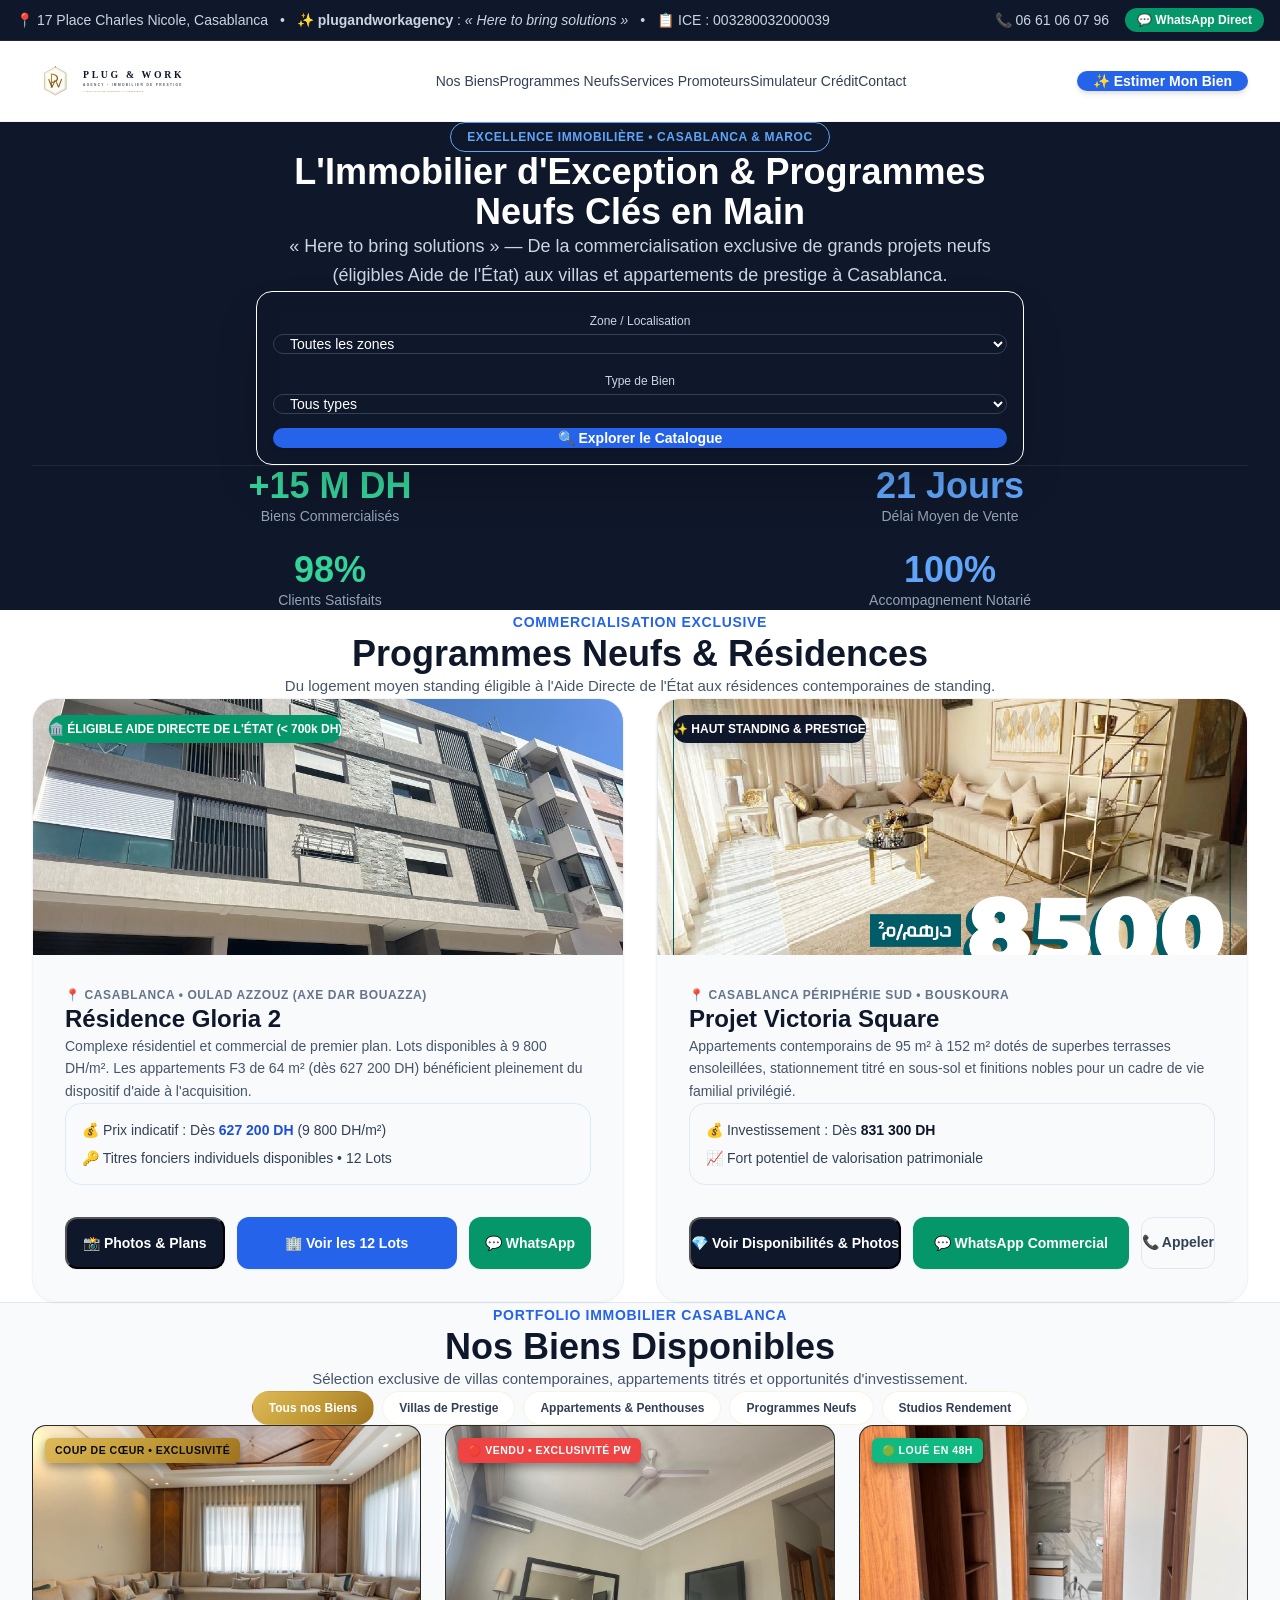
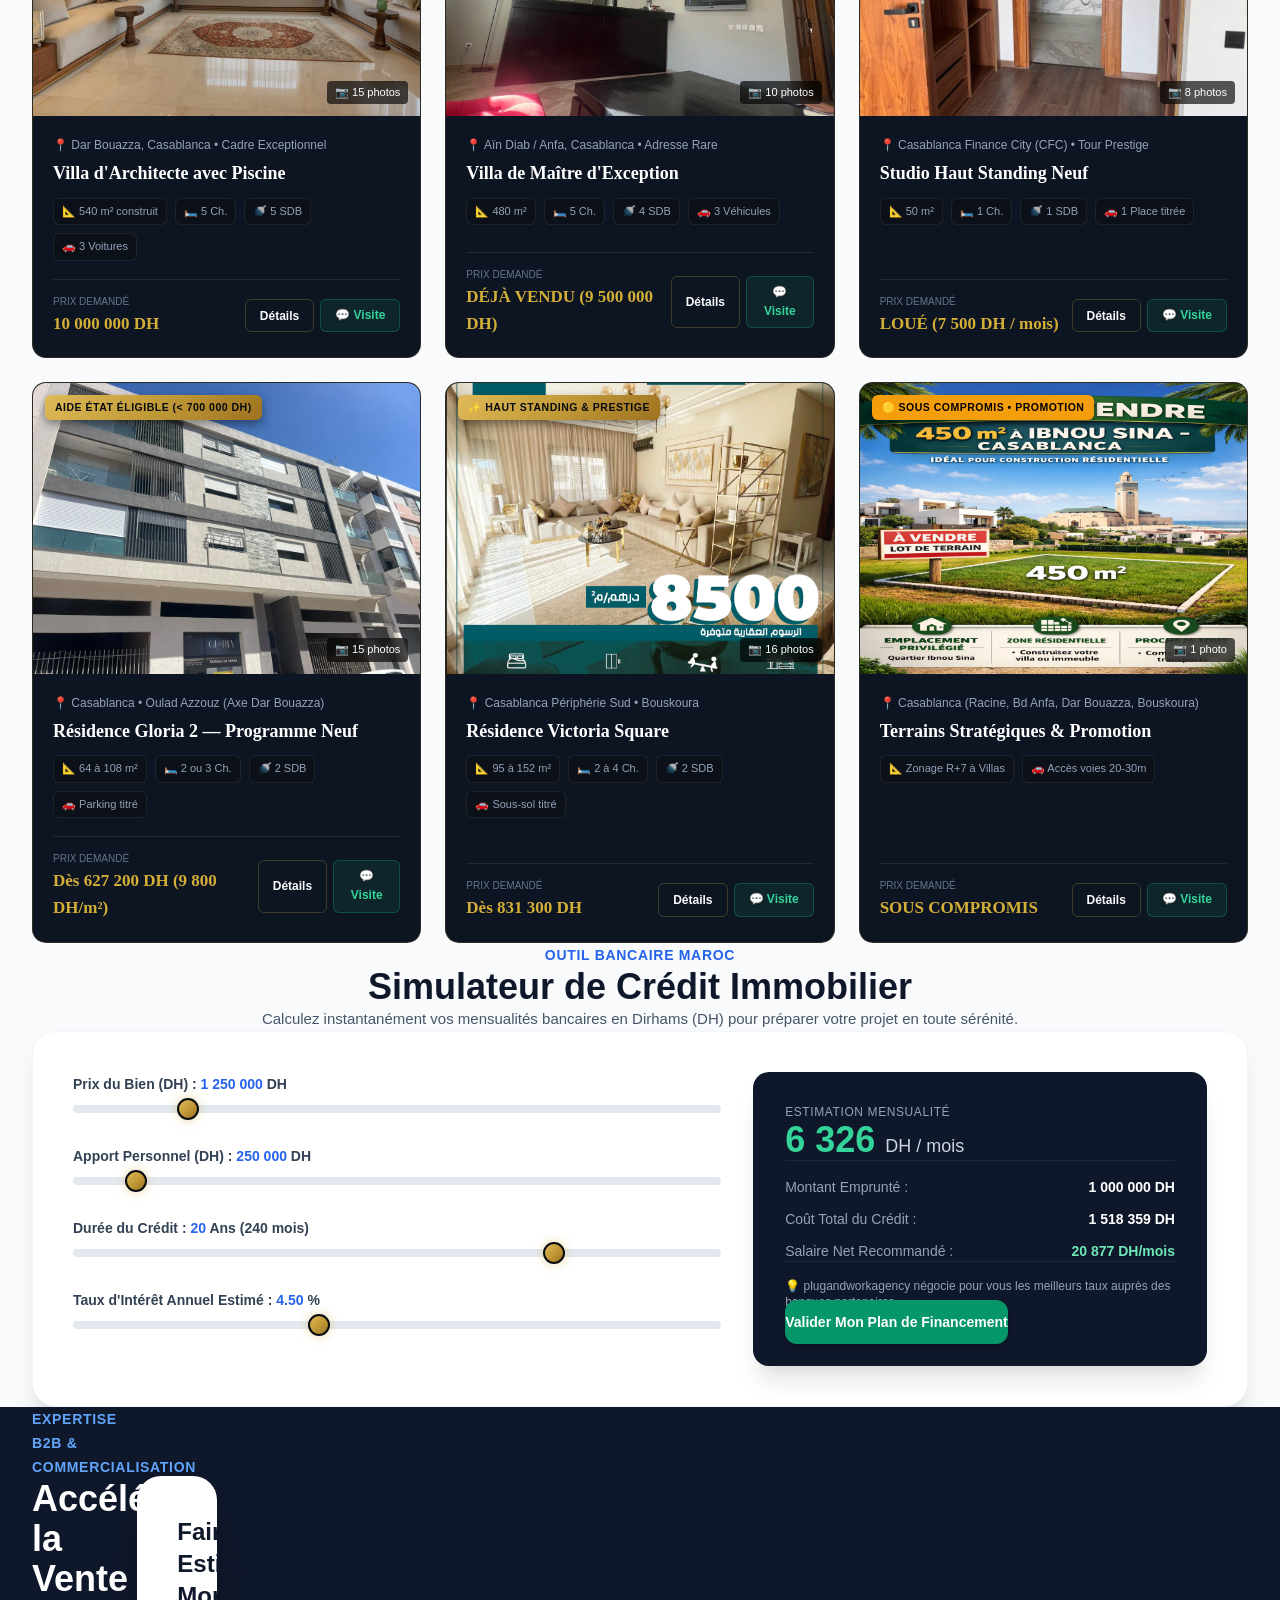
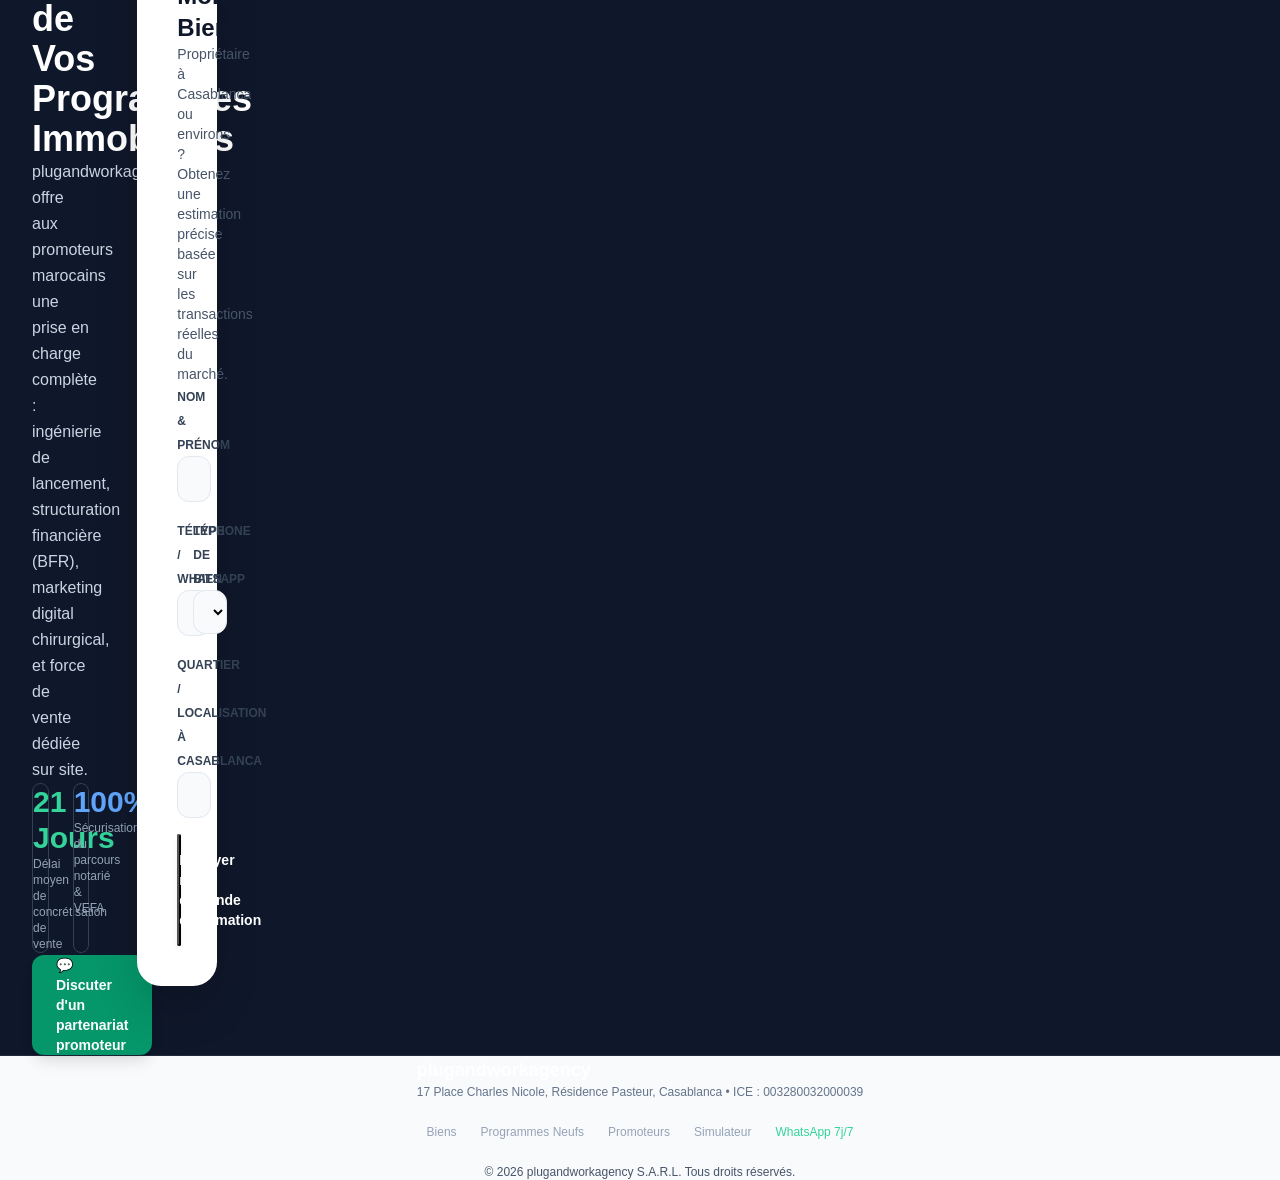
==== commit 2219c327: "Renommage officiel du site en plugandworkagency" ====
--- a/index.html
+++ b/index.html
@@ -3,15 +3,15 @@
 <head>
     <meta charset="UTF-8">
     <meta name="viewport" content="width=device-width, initial-scale=1.0">
-    <title>Plug and Work Agency | Immobilier d'Exception & Programmes Neufs Casablanca</title>
-    <meta name="description" content="Plug and Work Agency à Casablanca : Immobilier de prestige, programmes neufs éligibles à l'aide de l'État, et commercialisation exclusive pour promoteurs.">
+    <title>plugandworkagency | Immobilier d'Exception & Programmes Neufs Casablanca</title>
+    <meta name="description" content="plugandworkagency à Casablanca : Immobilier de prestige, programmes neufs éligibles à l'aide de l'État, et commercialisation exclusive pour promoteurs.">
     
     <!-- Open Graph / WhatsApp / Social Share -->
     <meta property="og:type" content="website">
-    <meta property="og:url" content="https://plugandworkagency.netlify.app/">
-    <meta property="og:site_name" content="Plug and Work Agency">
+    <meta property="og:url" content="https://karimalami53-droid.github.io/plugandworkagency/">
+    <meta property="og:site_name" content="plugandworkagency">
     <meta property="og:locale" content="fr_MA">
-    <meta property="og:title" content="Plug and Work Agency | Immobilier d'Exception & Programmes Neufs Casablanca">
+    <meta property="og:title" content="plugandworkagency | Immobilier d'Exception & Programmes Neufs Casablanca">
     <meta property="og:description" content="Immobilier de prestige, programmes neufs éligibles à l'Aide Directe de l'État (< 700k DH), et commercialisation exclusive pour promoteurs à Casablanca.">
     <meta property="og:image" content="https://plugandworkagency.netlify.app/assets/images/plug_and_work_profile_400x400.png">
     
@@ -35,13 +35,13 @@
             <div class="flex flex-wrap items-center justify-center sm:justify-start gap-3">
                 <span>📍 17 Place Charles Nicole, Casablanca</span>
                 <span class="hidden md:inline">•</span>
-                <span>✨ <strong>Plug and Work</strong> : <em>« Here to bring solutions »</em></span>
+                <span>✨ <strong>plugandworkagency</strong> : <em>« Here to bring solutions »</em></span>
                 <span class="hidden md:inline">•</span>
                 <span>📋 ICE : 003280032000039</span>
             </div>
             <div class="flex items-center gap-4">
                 <a href="tel:+212661060796" class="hover:text-emerald-400 transition font-medium">📞 06 61 06 07 96</a>
-                <a href="https://wa.me/212661060796?text=Bonjour%20Plug%20and%20Work%20Agency,%20je%20souhaite%20des%20informations." target="_blank" class="bg-emerald-600 hover:bg-emerald-500 text-white px-3 py-1 rounded-full text-xs font-semibold transition flex items-center gap-1 shadow-sm">
+                <a href="https://wa.me/212661060796?text=Bonjour%20plugandworkagency,%20je%20souhaite%20des%20informations." target="_blank" class="bg-emerald-600 hover:bg-emerald-500 text-white px-3 py-1 rounded-full text-xs font-semibold transition flex items-center gap-1 shadow-sm">
                     💬 WhatsApp Direct
                 </a>
             </div>
@@ -52,9 +52,9 @@
     <header class="sticky top-0 z-50 bg-white/95 backdrop-blur-md shadow-sm border-b border-slate-100" id="header">
         <div class="max-w-7xl mx-auto px-4 sm:px-6 lg:px-8 h-20 flex items-center justify-between">
             <!-- Logo -->
-            <a href="#" class="flex items-center gap-2" aria-label="Accueil Plug and Work Agency">
-                <img src="assets/images/logo_masterpiece_horizontal_light.svg" alt="Plug and Work Agency Logo" class="h-10 w-auto" onerror="this.style.display='none'; document.getElementById('fallback-logo').style.display='block';">
-                <span id="fallback-logo" class="text-xl font-extrabold tracking-tight text-slate-900" style="display:none;">PLUG &amp; WORK</span>
+            <a href="#" class="flex items-center gap-2" aria-label="Accueil plugandworkagency">
+                <img src="assets/images/logo_masterpiece_horizontal_light.svg" alt="plugandworkagency Logo" class="h-10 w-auto" onerror="this.style.display='none'; document.getElementById('fallback-logo').style.display='block';">
+                <span id="fallback-logo" class="text-xl font-extrabold tracking-tight text-slate-900" style="display:none;">plugandworkagency</span>
             </a>
 
             <!-- Menu Desktop (Épuré sans liens ambigus) -->
@@ -83,7 +83,7 @@
     <!-- Full-Screen Mobile Drawer Menu -->
     <div class="mobile-drawer" id="mobileDrawer">
         <div class="drawer-header">
-            <img src="assets/images/logo_masterpiece_horizontal_light.svg" alt="Plug and Work" class="drawer-logo">
+            <img src="assets/images/logo_masterpiece_horizontal_light.svg" alt="plugandworkagency" class="drawer-logo">
             <button class="drawer-close" id="drawerClose" aria-label="Fermer le menu">&times;</button>
         </div>
         <div class="drawer-body">
@@ -99,7 +99,7 @@
                 <div class="drawer-contact-title">Besoin d'un Conseil Immobilier ?</div>
                 <div class="drawer-contact-btns">
                     <a href="tel:0661060796" class="btn btn-call-mobile">📞 06 61 06 07 96</a>
-                    <a href="https://wa.me/212661060796?text=Bonjour%20Plug%20and%20Work%20Agency" target="_blank" class="btn btn-wa-mobile">💬 WhatsApp 7j/7</a>
+                    <a href="https://wa.me/212661060796?text=Bonjour%20plugandworkagency" target="_blank" class="btn btn-wa-mobile">💬 WhatsApp 7j/7</a>
                 </div>
             </div>
         </div>
@@ -340,7 +340,7 @@
                     </div>
 
                     <div class="mt-8 pt-4 border-t border-slate-800">
-                        <p class="text-xs text-slate-400 mb-4">💡 Plug and Work Agency négocie pour vous les meilleurs taux auprès des banques partenaires.</p>
+                        <p class="text-xs text-slate-400 mb-4">💡 plugandworkagency négocie pour vous les meilleurs taux auprès des banques partenaires.</p>
                         <a id="btn-valider-financement" href="https://wa.me/212661060796?text=Bonjour,%20j'ai%20effectué%20une%20simulation%20sur%20votre%20site%20et%20je%20souhaite%20un%20plan%20de%20financement." target="_blank" class="block w-full bg-emerald-600 hover:bg-emerald-500 text-white text-center py-3.5 rounded-xl font-bold text-sm transition shadow-md">
                             Valider Mon Plan de Financement
                         </a>
@@ -359,7 +359,7 @@
                     <span class="text-blue-400 font-semibold text-sm uppercase tracking-wider">Expertise B2B &amp; Commercialisation</span>
                     <h2 class="text-3xl sm:text-4xl font-extrabold mt-2 mb-6">Accélérez la Vente de Vos Programmes Immobiliers</h2>
                     <p class="text-slate-300 text-base leading-relaxed mb-8">
-                        Plug and Work Agency offre aux promoteurs marocains une prise en charge complète : ingénierie de lancement, structuration financière (BFR), marketing digital chirurgical, et force de vente dédiée sur site.
+                        plugandworkagency offre aux promoteurs marocains une prise en charge complète : ingénierie de lancement, structuration financière (BFR), marketing digital chirurgical, et force de vente dédiée sur site.
                     </p>
 
                     <div class="grid grid-cols-2 gap-6 mb-8">
@@ -421,7 +421,7 @@
     <footer id="contact" class="bg-slate-950 text-slate-400 py-12 border-t border-slate-800 text-sm">
         <div class="max-w-7xl mx-auto px-4 sm:px-6 lg:px-8 flex flex-col md:flex-row justify-between items-center gap-6">
             <div>
-                <div class="text-white font-bold text-lg mb-1">Plug and Work Agency</div>
+                <div class="text-white font-bold text-lg mb-1">plugandworkagency</div>
                 <p class="text-xs text-slate-500">17 Place Charles Nicole, Résidence Pasteur, Casablanca • ICE : 003280032000039</p>
             </div>
             <div class="flex items-center gap-6 text-xs font-medium">
@@ -432,7 +432,7 @@
                 <a href="https://wa.me/212661060796" target="_blank" class="text-emerald-400 hover:text-emerald-300 transition">WhatsApp 7j/7</a>
             </div>
             <div class="text-xs text-slate-600">
-                © 2026 Plug and Work S.A.R.L. Tous droits réservés.
+                © 2026 plugandworkagency S.A.R.L. Tous droits réservés.
             </div>
         </div>
     </footer>
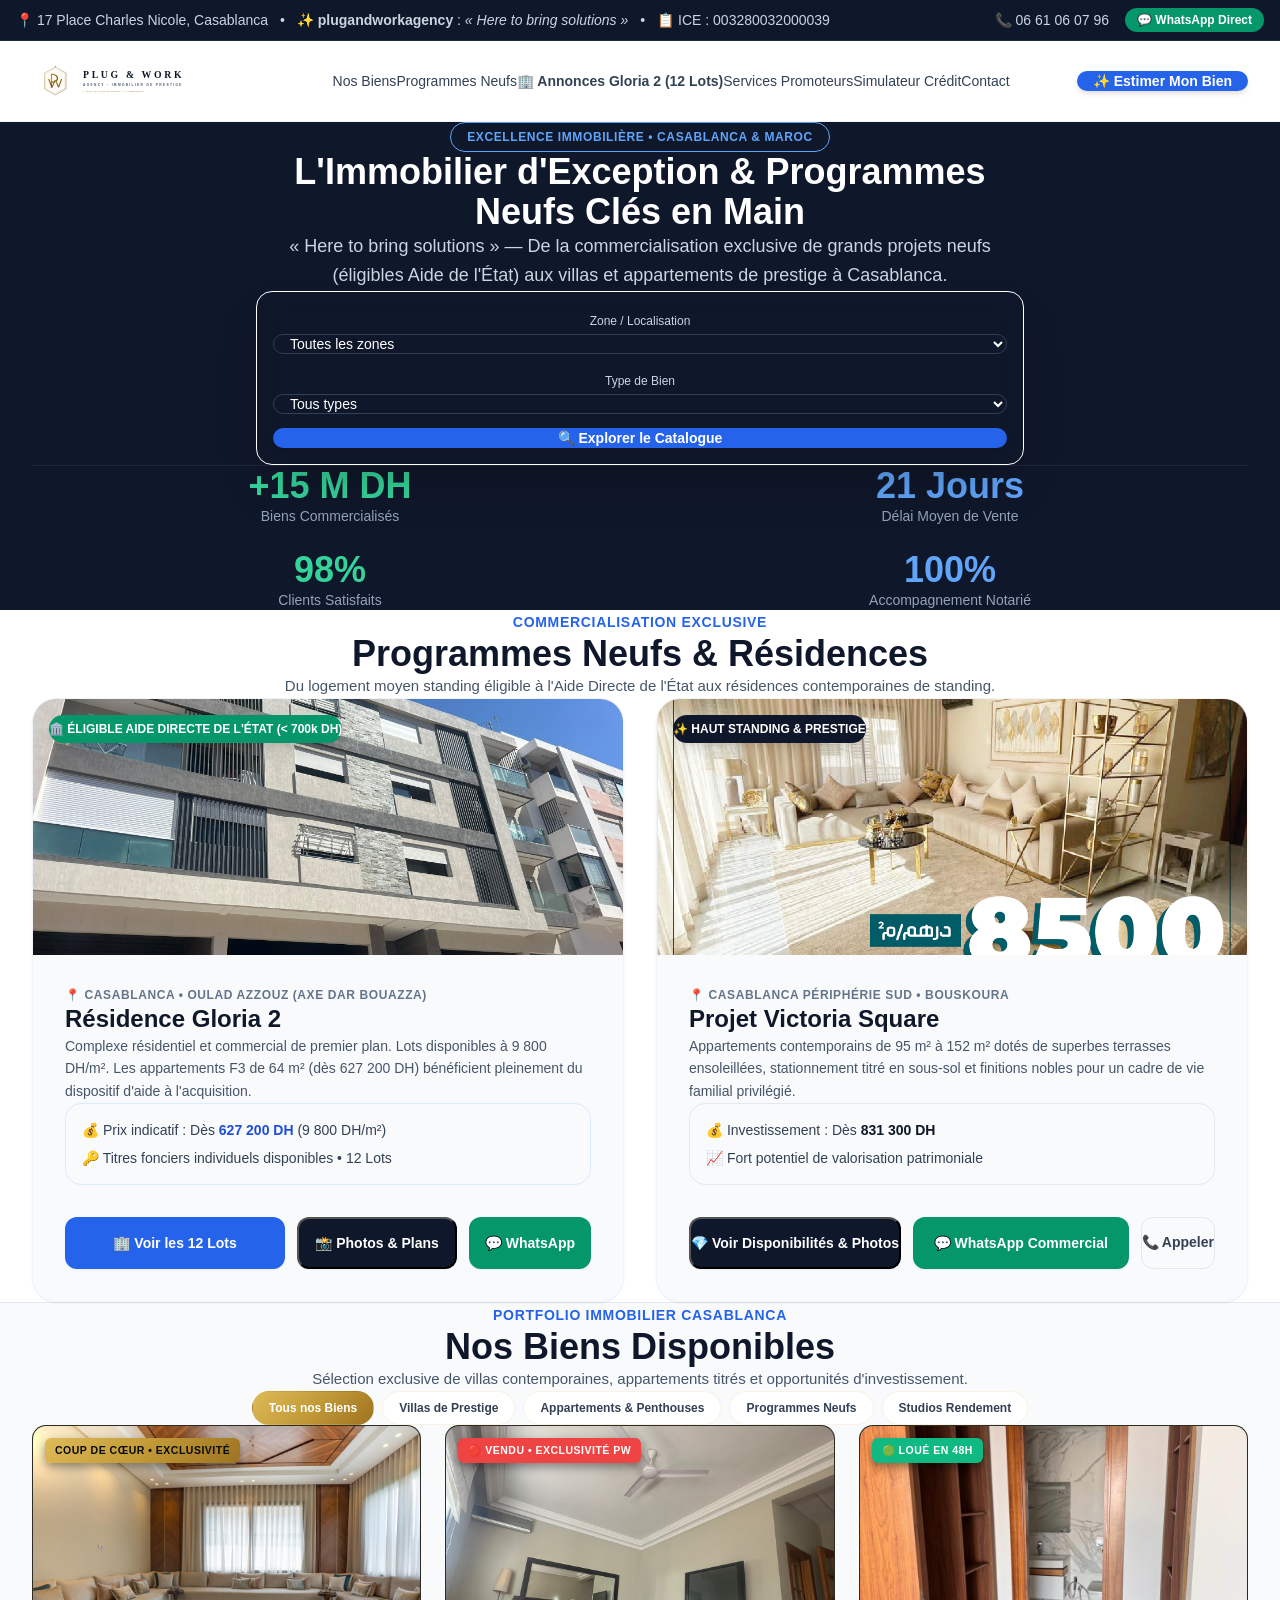
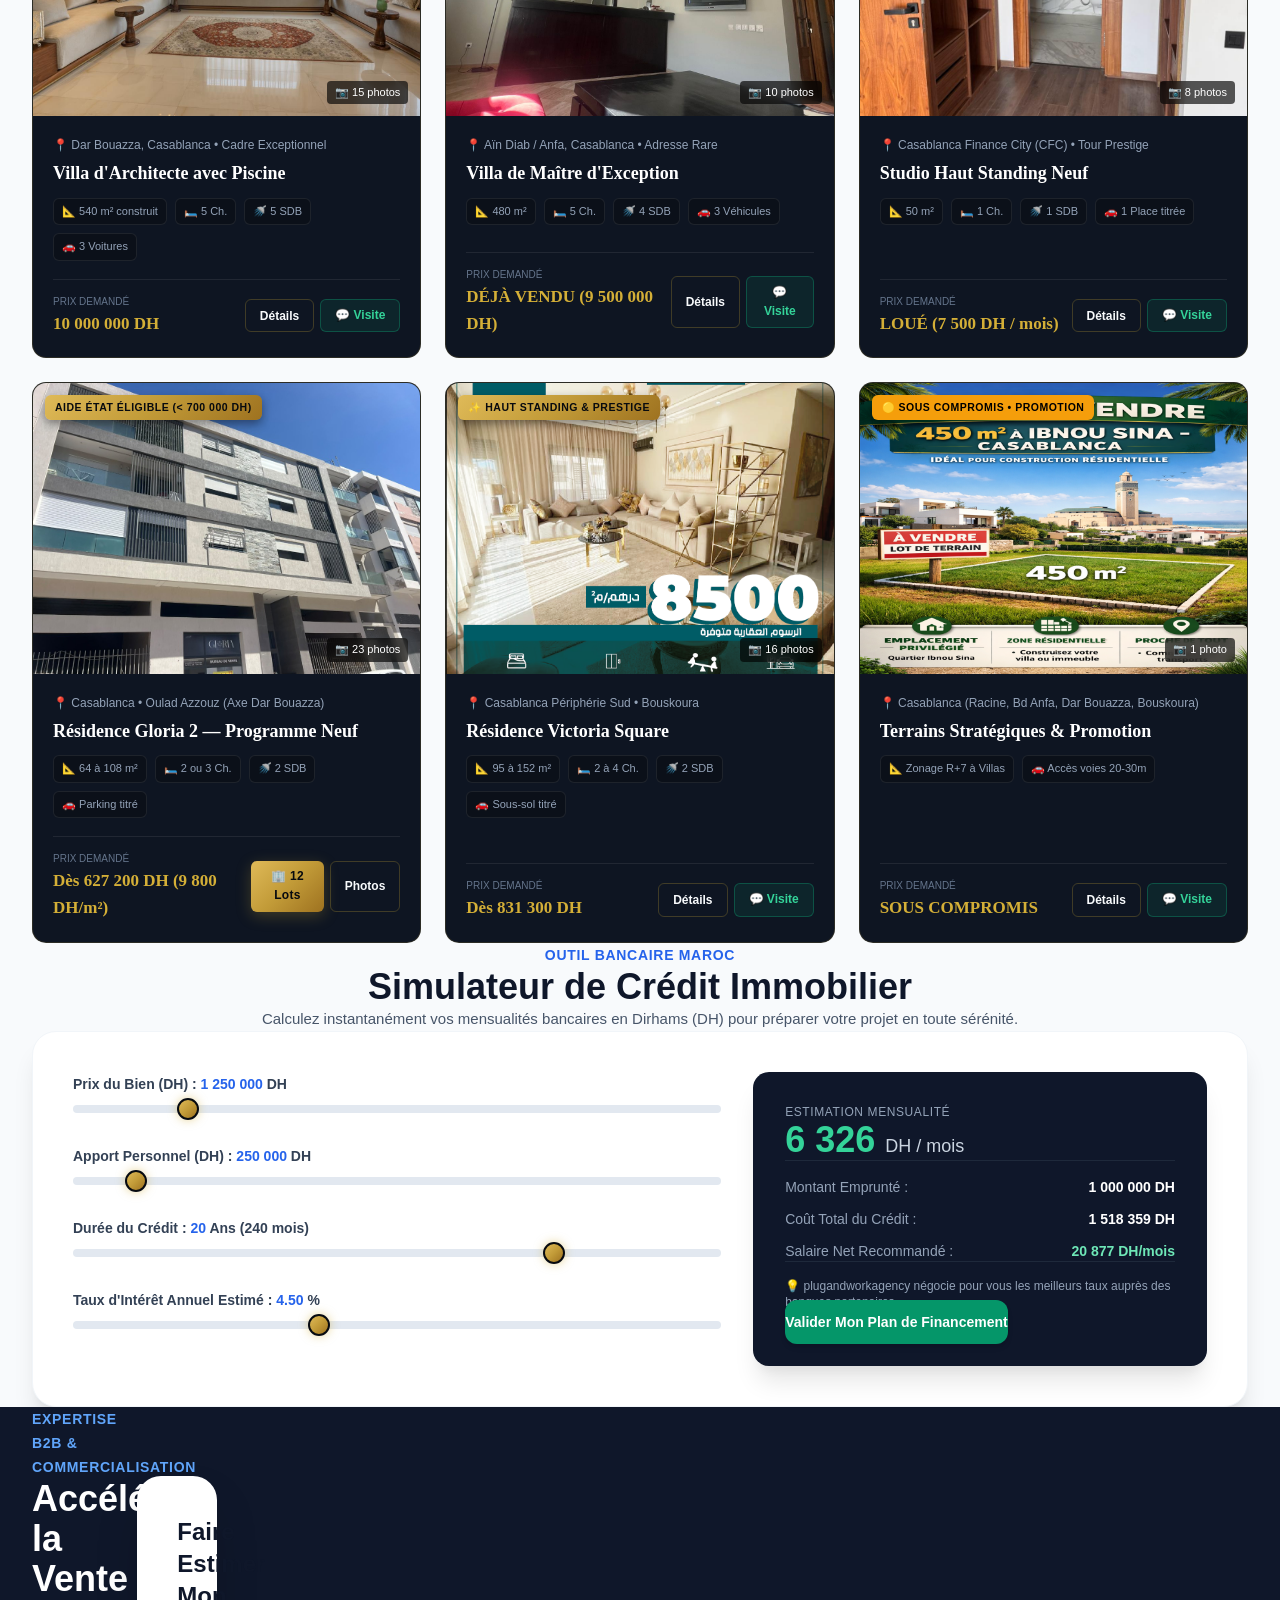
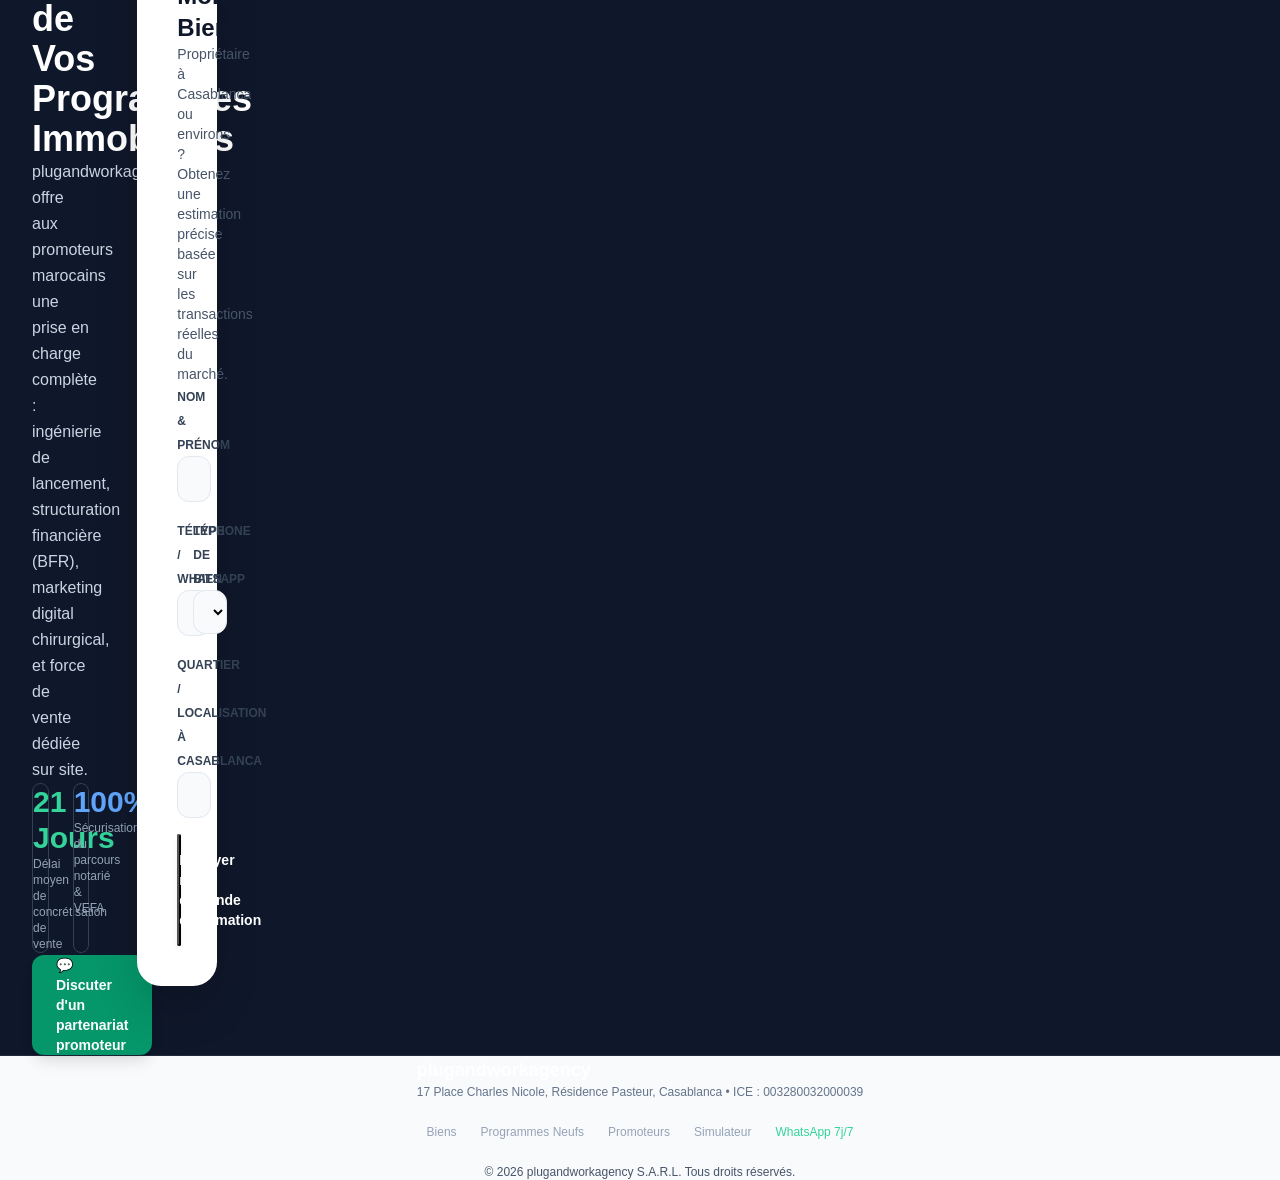
==== commit 0f86ca2e: "Acces direct aux 12 annonces et lots Gloria, correction du filtre Programmes Neufs et raccourcis nav" ====
--- a/index.html
+++ b/index.html
@@ -61,6 +61,7 @@
             <nav class="hidden lg:flex items-center gap-7 text-sm font-medium text-slate-700">
                 <a href="#biens" class="hover:text-blue-600 transition">Nos Biens</a>
                 <a href="#programmes" class="hover:text-blue-600 transition">Programmes Neufs</a>
+                <a href="projet-gloria.html#lotsSection" class="hover:text-blue-600 transition text-amber-600 font-semibold">🏢 Annonces Gloria 2 (12 Lots)</a>
                 <a href="#services" class="hover:text-blue-600 transition">Services Promoteurs</a>
                 <a href="#simulateur" class="hover:text-blue-600 transition">Simulateur Crédit</a>
                 <a href="#contact" class="hover:text-blue-600 transition">Contact</a>
@@ -90,6 +91,7 @@
             <nav class="drawer-nav">
                 <a href="#biens" class="drawer-link active">💎 Catalogue Biens de Prestige</a>
                 <a href="#programmes" class="drawer-link">🏗️ Programmes Neufs &amp; Résidences</a>
+                <a href="projet-gloria.html#lotsSection" class="drawer-link" style="color: #F59E0B; font-weight: 700;">🏢 Annonces Gloria 2 (12 Lots)</a>
                 <a href="#services" class="drawer-link">🤝 Services Promoteurs</a>
                 <a href="#simulateur" class="drawer-link">📊 Simulateur Crédit</a>
                 <a href="#estimation" class="drawer-link highlight-gold">✨ Faire Estimer Mon Bien</a>
@@ -185,18 +187,18 @@
                 <!-- Projet Gloria 2 (Aide de l'État) -->
                 <div class="bg-slate-50 rounded-3xl shadow-sm overflow-hidden border border-slate-100 flex flex-col justify-between hover:shadow-md transition">
                     <div>
-                        <div class="relative h-64 overflow-hidden bg-slate-200 cursor-pointer group" onclick="openModal('gloria')" title="Cliquez pour ouvrir la galerie photo">
+                        <div class="relative h-64 overflow-hidden bg-slate-200 cursor-pointer group" onclick="window.location.href='projet-gloria.html#lotsSection'" title="Cliquez pour voir les 12 annonces et lots du Projet Gloria 2">
                             <img src="assets/properties/gloria_residence.jpg" alt="Résidence Gloria 2" class="w-full h-full object-cover group-hover:scale-105 transition duration-500" onerror="this.src='https://images.unsplash.com/photo-1545324418-cc1a3fa10c00?auto=format&fit=crop&w=800&q=80'">
                             <span class="absolute top-4 left-4 bg-emerald-600 text-white text-xs font-bold px-3.5 py-1.5 rounded-full shadow-lg">
                                 🏛️ ÉLIGIBLE AIDE DIRECTE DE L'ÉTAT (&lt; 700k DH)
                             </span>
                             <span class="absolute bottom-4 right-4 bg-black/75 backdrop-blur-sm text-white text-xs font-medium px-3 py-1.5 rounded-full shadow transition group-hover:bg-blue-600">
-                                📸 5 Photos &amp; Plans
+                                🏢 12 Lots &amp; 23 Photos
                             </span>
                         </div>
                         <div class="p-8">
                             <div class="text-xs text-slate-500 font-semibold mb-1 uppercase tracking-wider">📍 Casablanca • Oulad Azzouz (Axe Dar Bouazza)</div>
-                            <h3 class="text-2xl font-bold text-slate-900 mb-3 hover:text-blue-600 cursor-pointer transition" onclick="openModal('gloria')">Résidence Gloria 2</h3>
+                            <h3 class="text-2xl font-bold text-slate-900 mb-3 hover:text-blue-600 cursor-pointer transition" onclick="window.location.href='projet-gloria.html#lotsSection'">Résidence Gloria 2</h3>
                             <p class="text-slate-600 text-sm mb-6 leading-relaxed">
                                 Complexe résidentiel et commercial de premier plan. Lots disponibles à 9 800 DH/m². Les appartements F3 de 64 m² (dès 627 200 DH) bénéficient pleinement du dispositif d'aide à l'acquisition.
                             </p>
@@ -207,12 +209,12 @@
                         </div>
                     </div>
                     <div class="p-8 pt-0 flex flex-wrap gap-3">
+                        <a href="projet-gloria.html#lotsSection" class="flex-1 px-4 py-3.5 bg-blue-600 hover:bg-blue-700 text-white rounded-xl text-sm font-bold text-center transition shadow-sm flex items-center justify-center gap-1.5">
+                            🏢 Voir les 12 Lots
+                        </a>
                         <button type="button" onclick="openModal('gloria')" class="px-4 py-3.5 bg-slate-900 hover:bg-slate-800 text-white rounded-xl text-sm font-semibold transition shadow-sm flex items-center justify-center gap-1.5 cursor-pointer">
                             📸 Photos &amp; Plans
                         </button>
-                        <a href="projet-gloria.html" class="flex-1 px-4 py-3.5 bg-blue-600 hover:bg-blue-700 text-white rounded-xl text-sm font-semibold text-center transition shadow-sm flex items-center justify-center">
-                            🏢 Voir les 12 Lots
-                        </a>
                         <a href="https://wa.me/212661060796?text=Bonjour,%20je%20souhaite%20la%20documentation%20et%20les%20plans%20sur%20le%20Projet%20Gloria%202" target="_blank" class="px-4 py-3.5 bg-emerald-600 hover:bg-emerald-500 text-white text-center rounded-xl font-semibold text-sm transition shadow-sm flex items-center justify-center gap-1">
                             💬 WhatsApp
                         </a>
@@ -524,8 +526,8 @@
                         <!-- Spécifications injectées en JS -->
                     </div>
                     <div id="modalCadastreLink" class="hidden">
-                        <a href="projet-gloria.html" class="inline-flex items-center gap-1.5 bg-blue-600 hover:bg-blue-500 text-white px-3.5 py-1.5 rounded-lg font-bold transition shadow-sm">
-                            🏢 Ouvrir le cadastre des 12 lots &rarr;
+                        <a href="projet-gloria.html#lotsSection" class="inline-flex items-center gap-1.5 bg-blue-600 hover:bg-blue-500 text-white px-3.5 py-1.5 rounded-lg font-bold transition shadow-sm">
+                            🏢 Voir directement les 12 lots &amp; annonces &rarr;
                         </a>
                     </div>
                 </div>
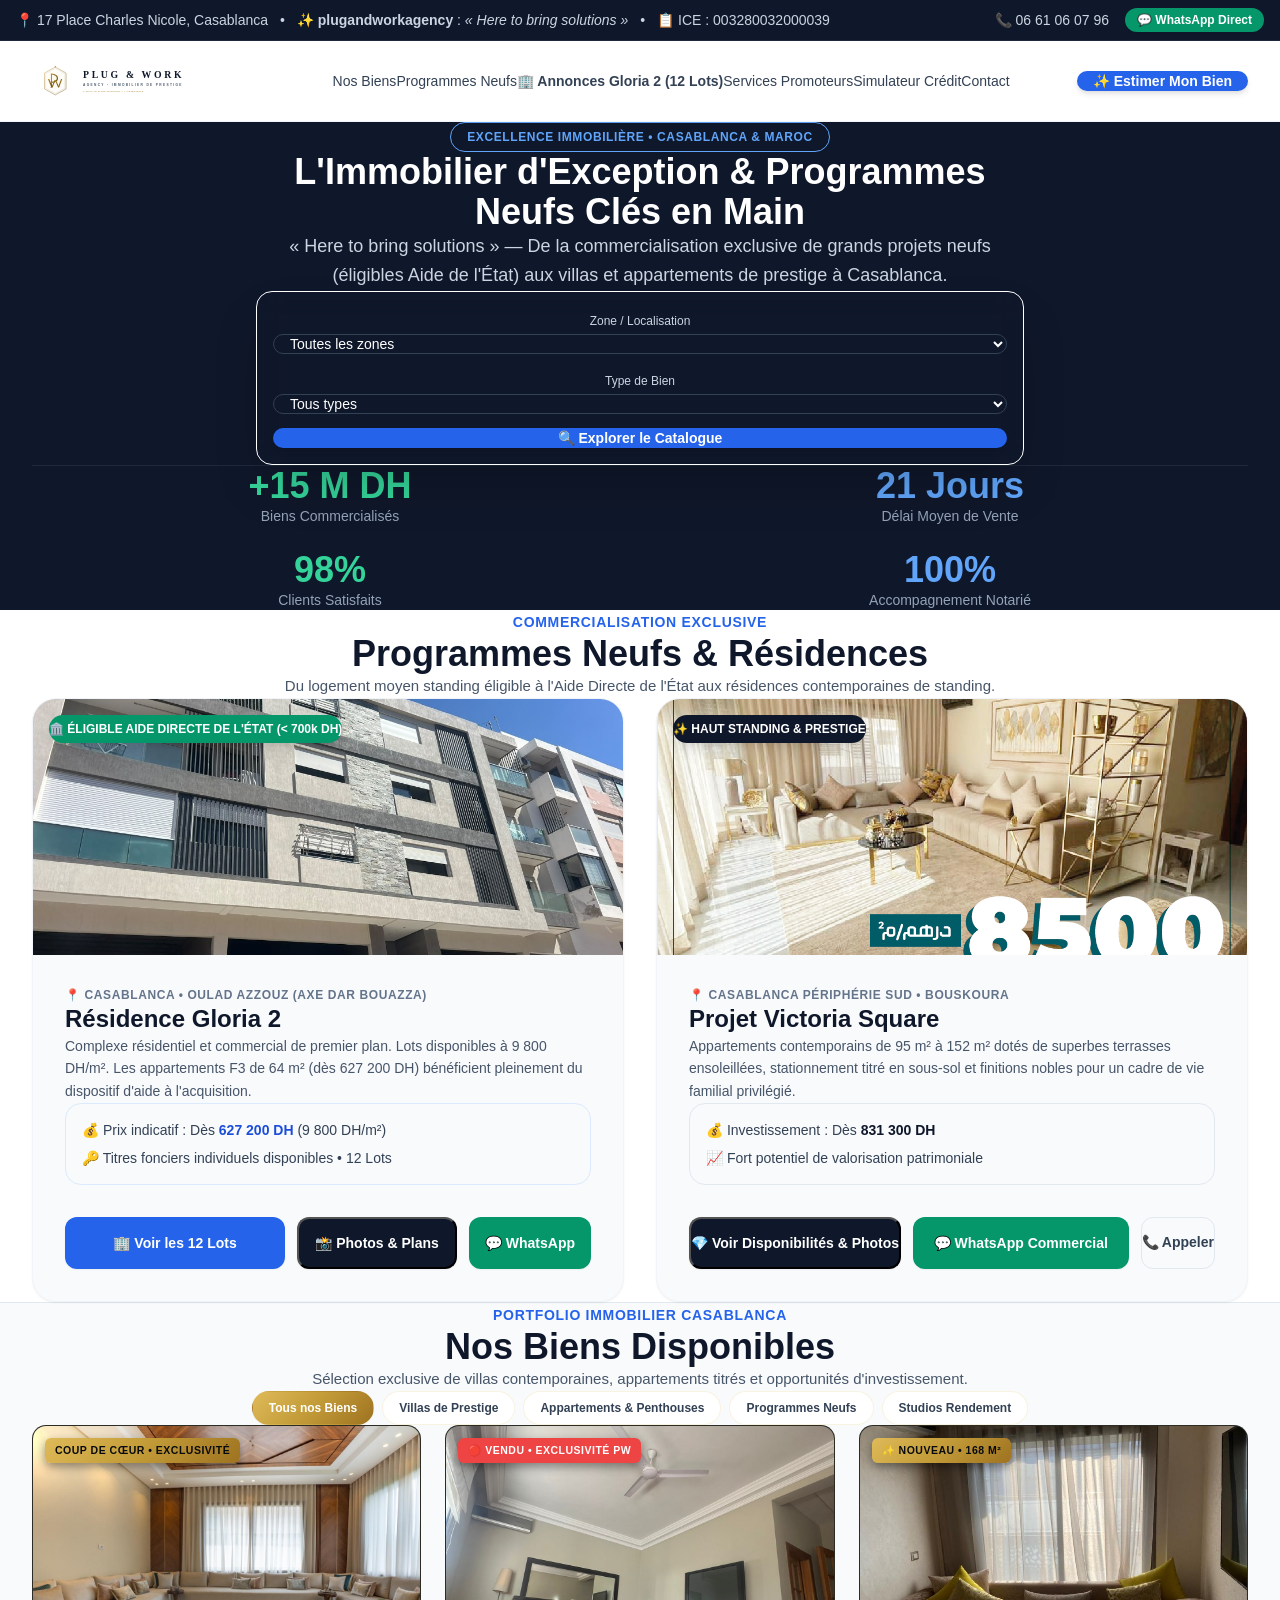
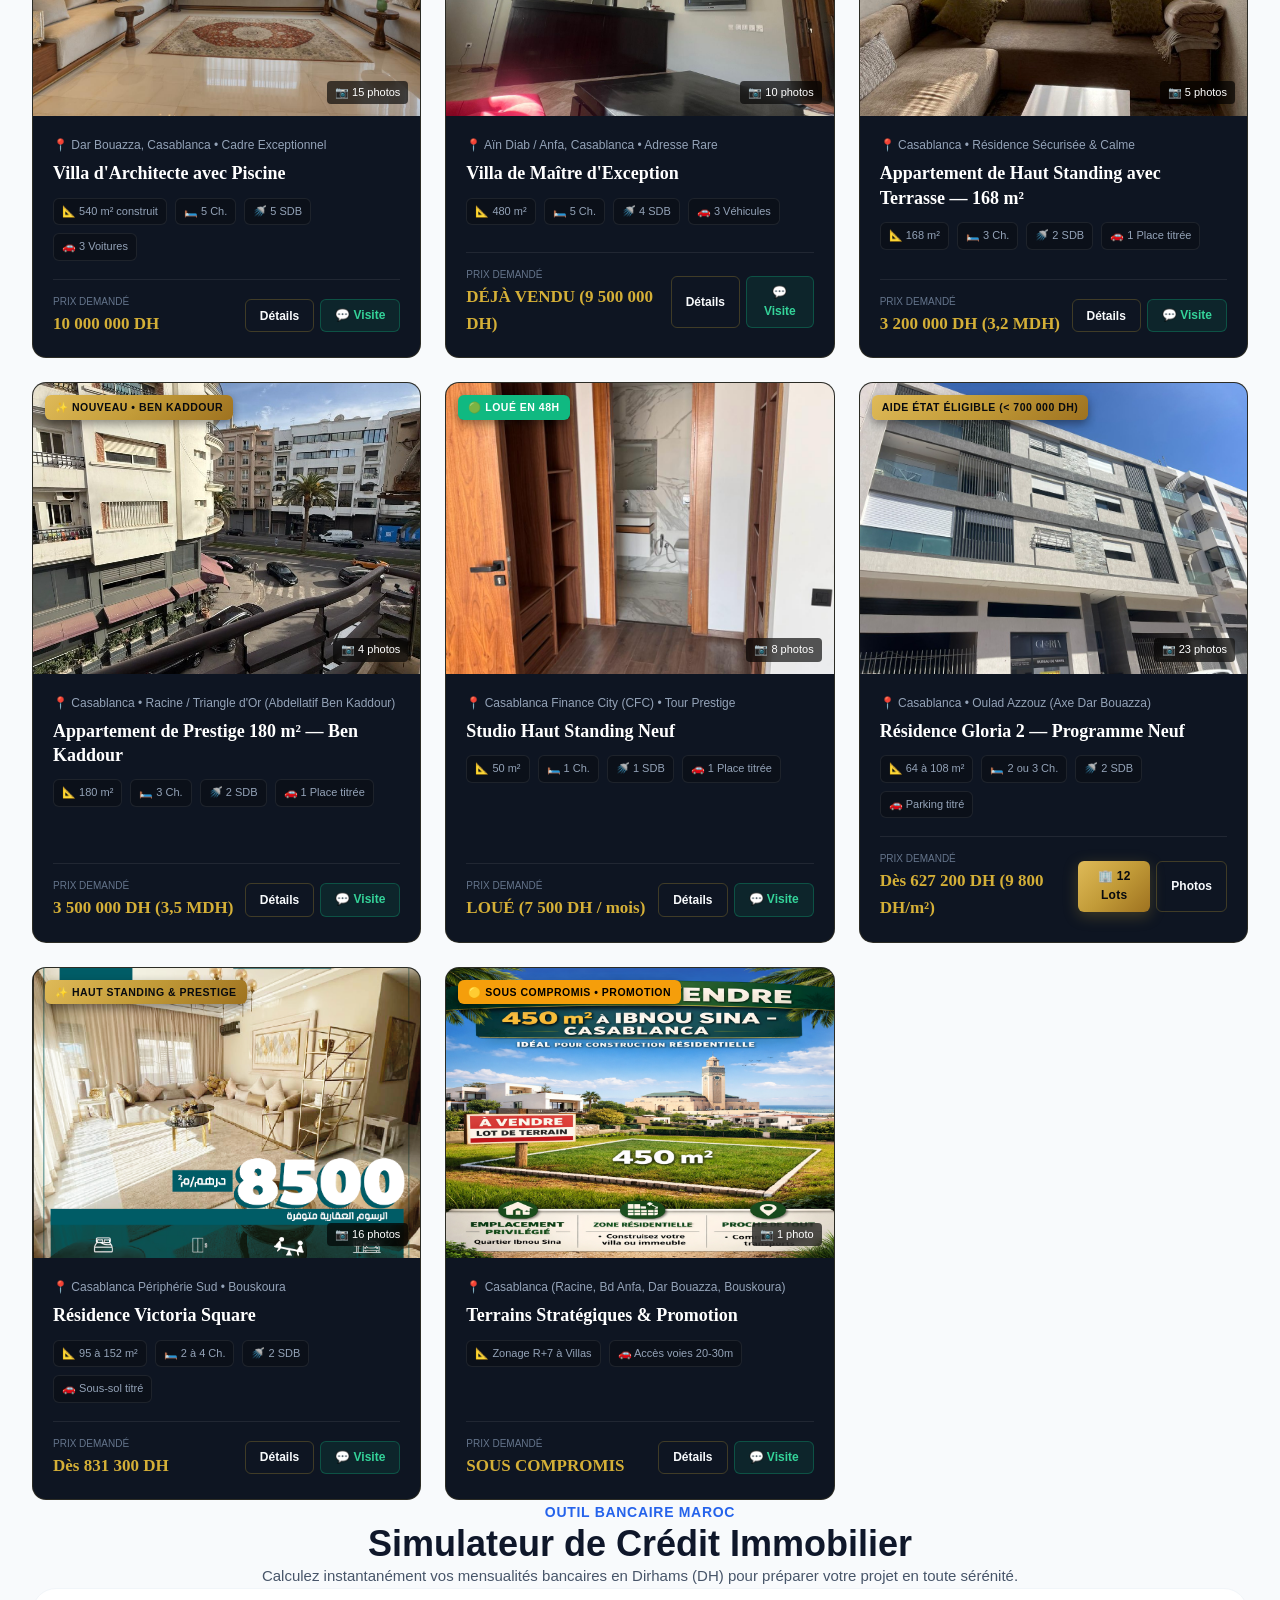
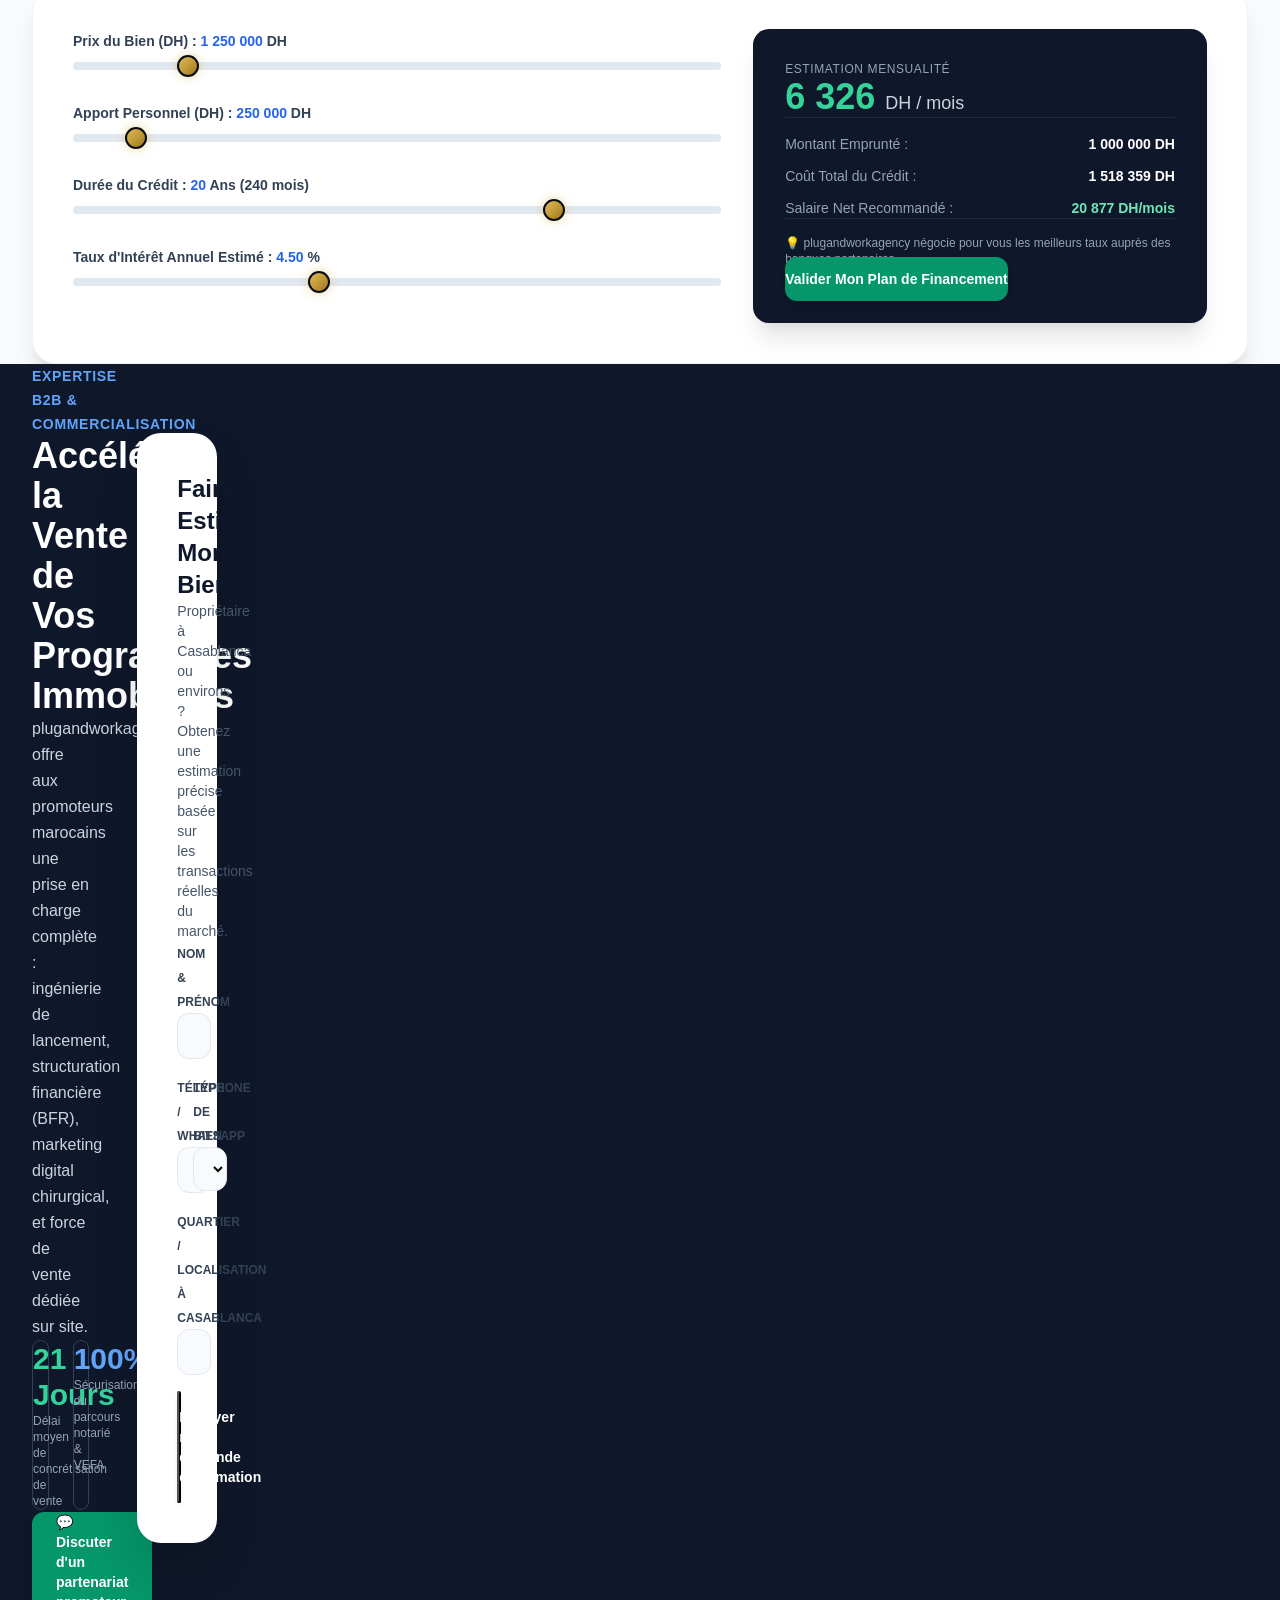
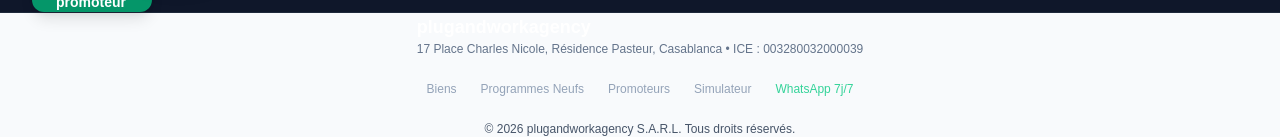
==== commit 76e2e9aa: "Ajout appartement de prestige 180m2 rue Abdellatif Ben Kaddour a 3,5 MDH avec 4 photos" ====
--- a/index.html
+++ b/index.html
@@ -129,6 +129,7 @@
                         <label class="block text-xs font-medium text-slate-300 mb-1">Zone / Localisation</label>
                         <select id="searchLoc" class="w-full bg-slate-900 text-white px-3 py-2.5 rounded-xl border border-slate-700 text-sm focus:outline-none focus:border-blue-500">
                             <option value="all">Toutes les zones</option>
+                            <option value="Racine">Racine / Triangle d'Or (Ben Kaddour)</option>
                             <option value="Dar Bouazza">Dar Bouazza / Oulad Azzouz</option>
                             <option value="Aïn Diab">Aïn Diab / Anfa</option>
                             <option value="CFC">Casablanca Finance City (CFC)</option>
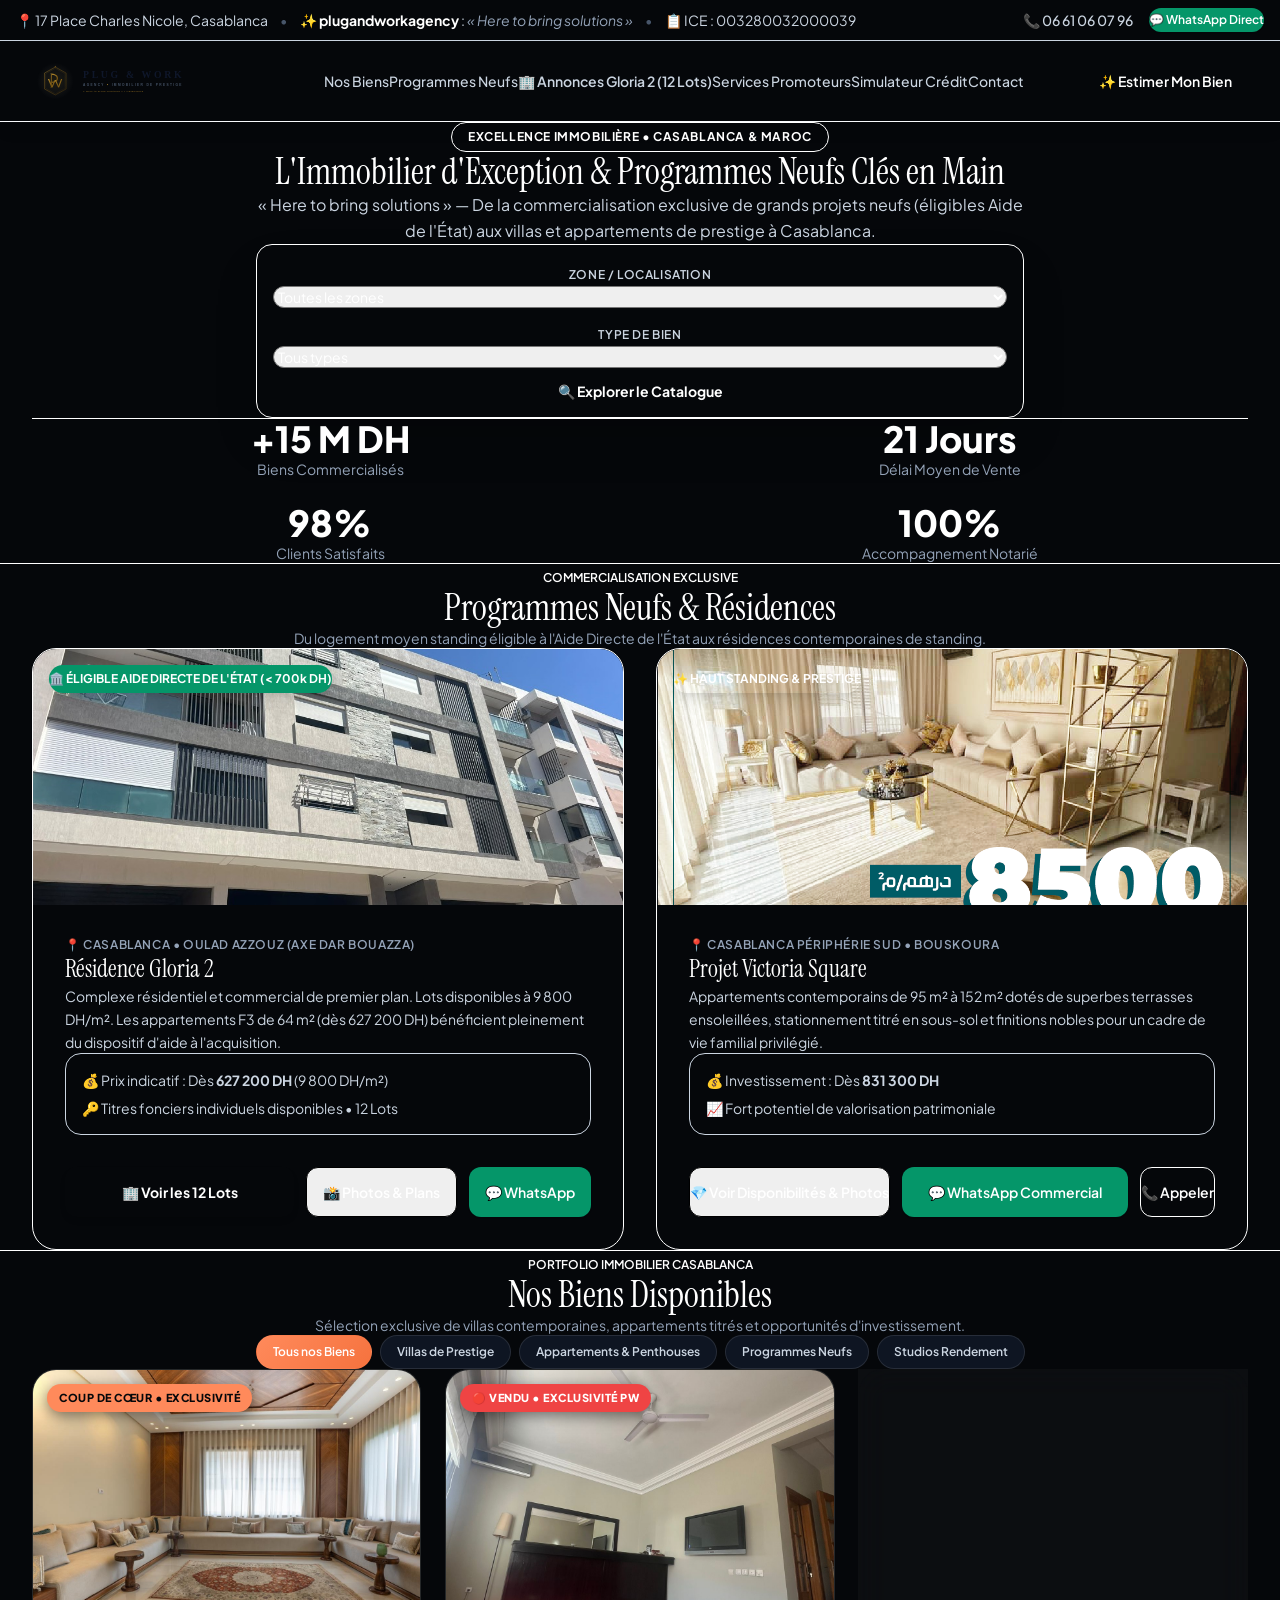
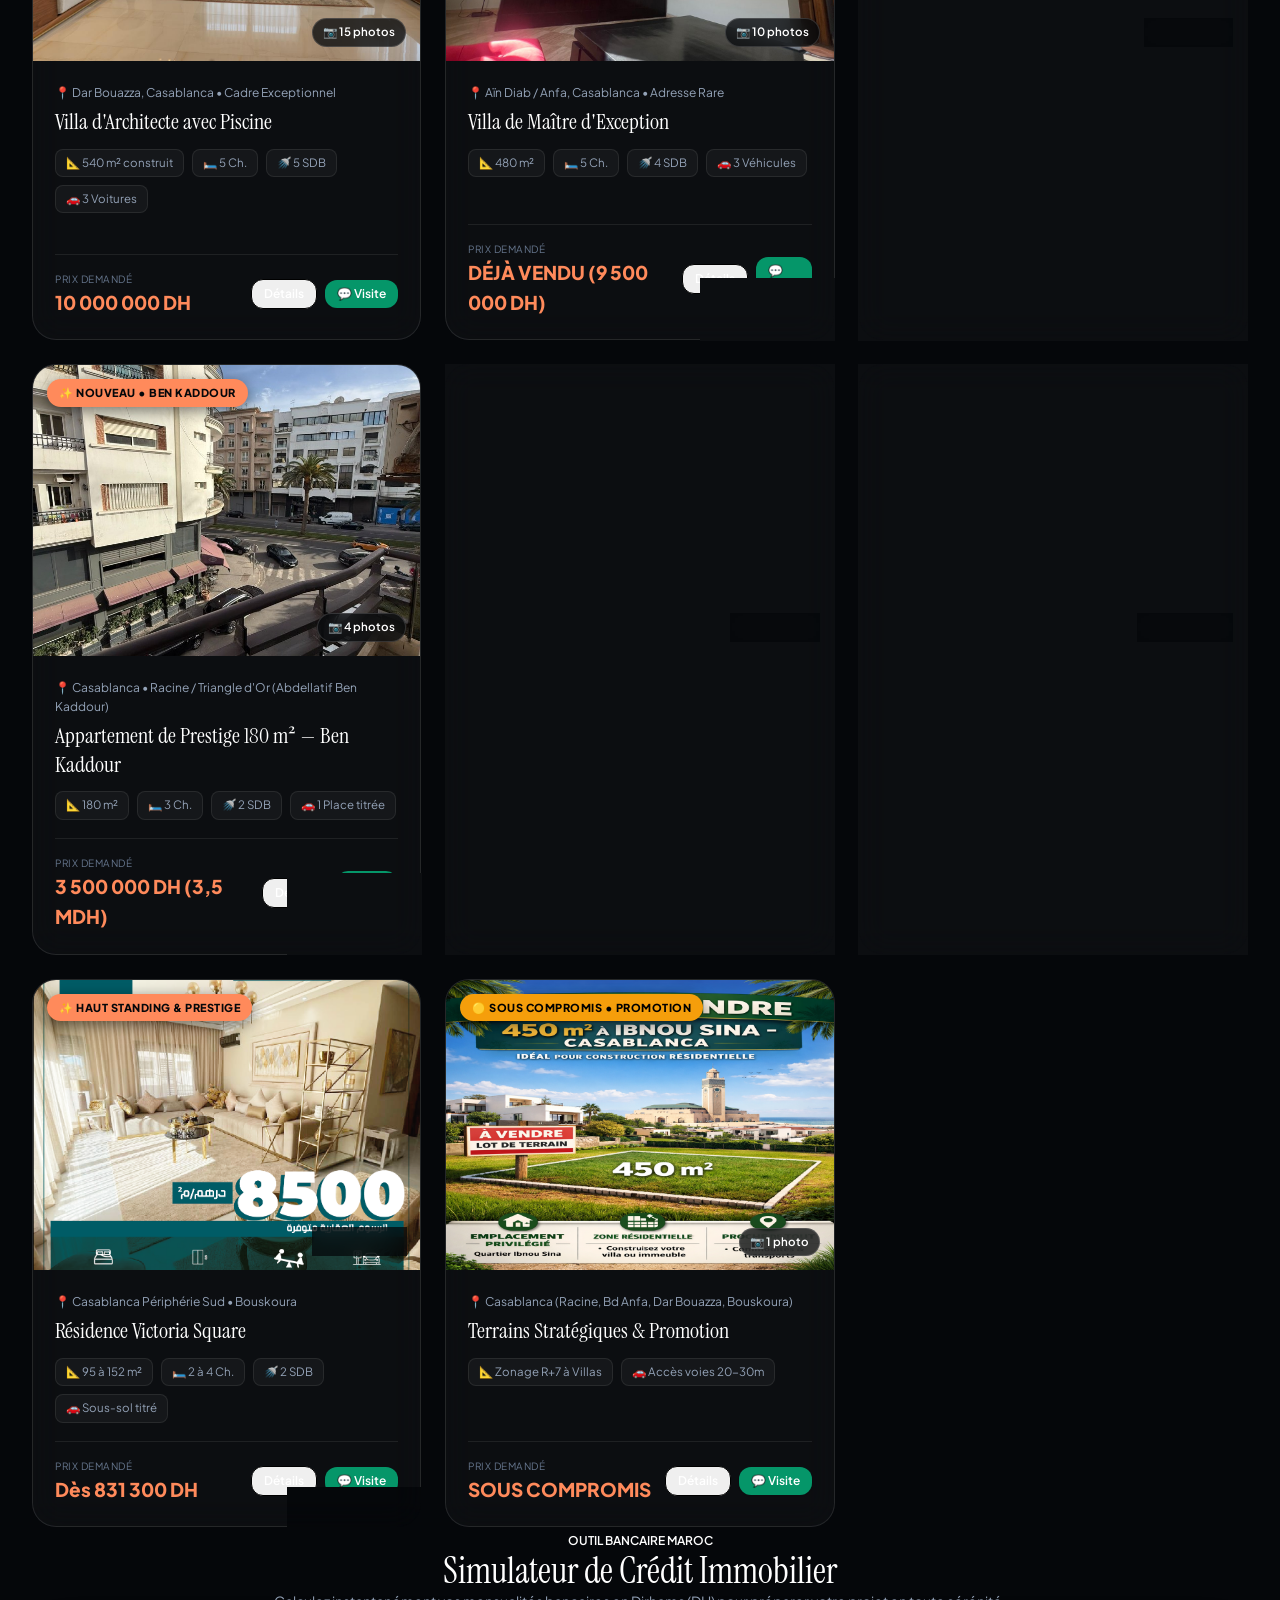
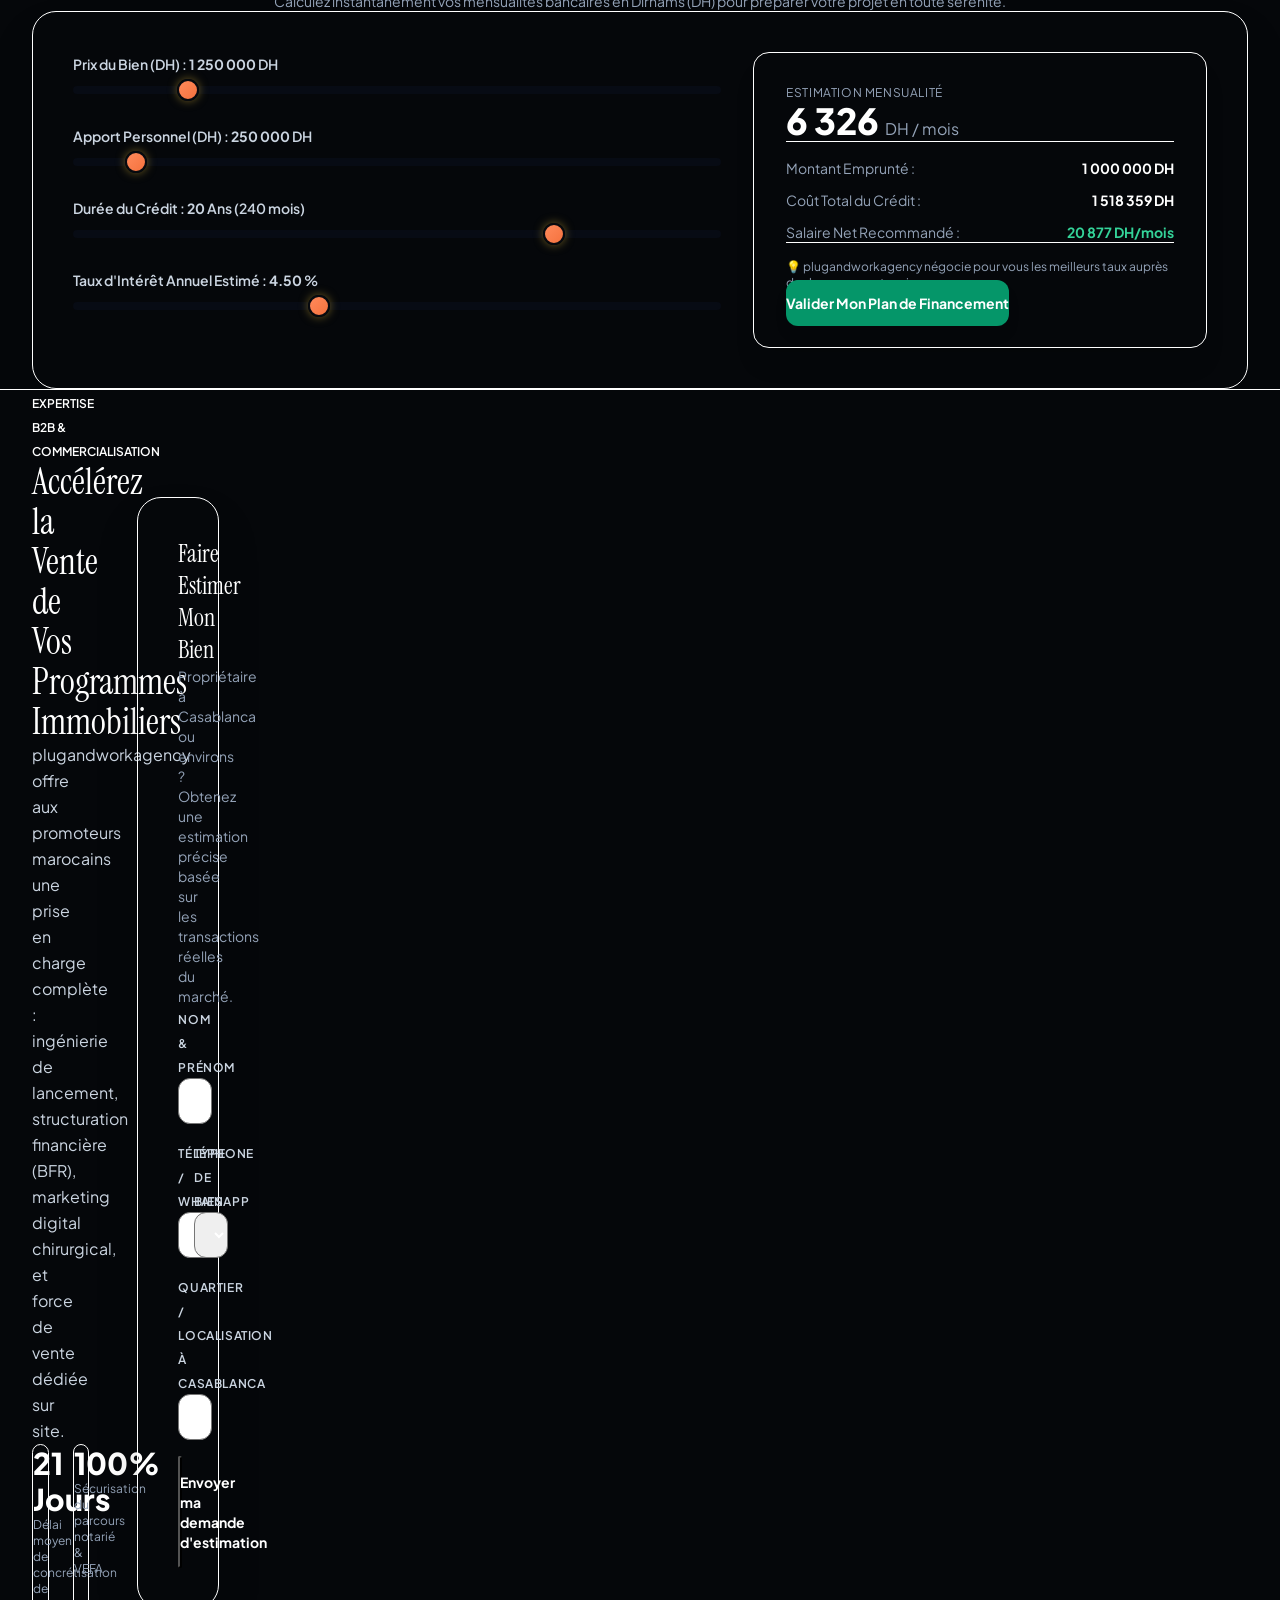
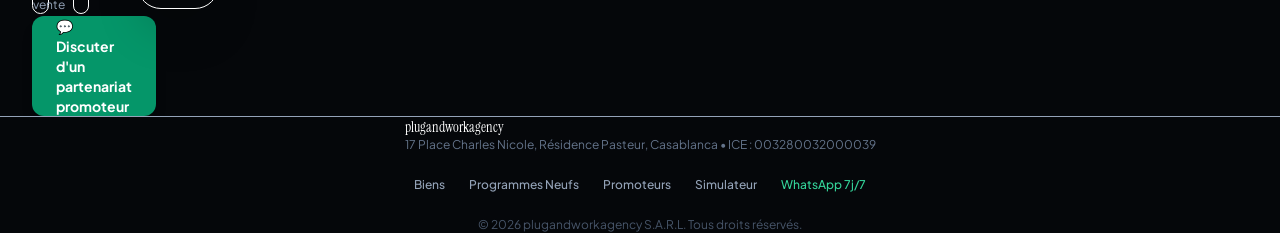
==== commit bae48c61: "Refonte UI/UX Midnight Black, Electric Blue glow, Cantaloupe Orange, Serif editorial et Lightbox spl" ====
--- a/index.html
+++ b/index.html
@@ -8,40 +8,69 @@
     
     <!-- Open Graph / WhatsApp / Social Share -->
     <meta property="og:type" content="website">
-    <meta property="og:url" content="https://karimalami53-droid.github.io/plugandworkagency/">
+    <meta property="og:url" content="https://karimalami53-droid.github.io/">
     <meta property="og:site_name" content="plugandworkagency">
     <meta property="og:locale" content="fr_MA">
     <meta property="og:title" content="plugandworkagency | Immobilier d'Exception & Programmes Neufs Casablanca">
     <meta property="og:description" content="Immobilier de prestige, programmes neufs éligibles à l'Aide Directe de l'État (< 700k DH), et commercialisation exclusive pour promoteurs à Casablanca.">
     <meta property="og:image" content="https://plugandworkagency.netlify.app/assets/images/plug_and_work_profile_400x400.png">
     
+    <!-- Google Fonts: Instrument Serif, Playfair Display & Plus Jakarta Sans -->
+    <link rel="preconnect" href="https://fonts.googleapis.com">
+    <link rel="preconnect" href="https://fonts.gstatic.com" crossorigin>
+    <link href="https://fonts.googleapis.com/css2?family=Instrument+Serif:ital@0;1&family=Playfair+Display:ital,wght@0,400..900;1,400..900&family=Plus+Jakarta+Sans:wght@300;400;500;600;700;800&display=swap" rel="stylesheet">
+
     <!-- Tailwind CSS CDN -->
     <script src="https://cdn.tailwindcss.com"></script>
     <script>
         tailwind.config = {
             corePlugins: {
                 preflight: false,
+            },
+            theme: {
+                extend: {
+                    colors: {
+                        midnight: '#05070A',
+                        'midnight-card': '#0B0F17',
+                        'midnight-surface': '#0F1623',
+                        'electric-blue': '#0066FF',
+                        'cantaloupe': '#FF8A5B',
+                        'emerald-wa': '#10B981',
+                    },
+                    fontFamily: {
+                        serif: ['"Instrument Serif"', '"Playfair Display"', 'Georgia', 'serif'],
+                        sans: ['"Plus Jakarta Sans"', 'Inter', 'sans-serif'],
+                    }
+                }
             }
         };
     </script>
     <link rel="stylesheet" href="style.css">
     <link rel="icon" type="image/svg+xml" href="assets/images/monogram_pw_icon.svg">
+    <style>
+        .font-serif, h1, h2, .editorial-heading {
+            font-family: 'Instrument Serif', 'Playfair Display', Georgia, serif;
+        }
+        body, button, input, select, textarea, .font-sans {
+            font-family: 'Plus Jakarta Sans', -apple-system, BlinkMacSystemFont, 'Segoe UI', Roboto, sans-serif;
+        }
+    </style>
 </head>
-<body class="bg-slate-50 text-slate-800 font-sans antialiased selection:bg-blue-600 selection:text-white">
+<body class="bg-[#05070A] text-slate-100 font-sans antialiased selection:bg-[#0066FF] selection:text-white min-h-screen">
 
     <!-- 1. TOP BAR DE RÉASSURANCE -->
-    <div class="bg-slate-900 text-slate-300 text-xs sm:text-sm py-2 px-4 border-b border-slate-800">
+    <div class="bg-[#030508] text-slate-300 text-xs sm:text-sm py-2 px-4 border-b border-white/10">
         <div class="max-w-7xl mx-auto flex flex-col sm:flex-row justify-between items-center gap-2">
             <div class="flex flex-wrap items-center justify-center sm:justify-start gap-3">
                 <span>📍 17 Place Charles Nicole, Casablanca</span>
-                <span class="hidden md:inline">•</span>
-                <span>✨ <strong>plugandworkagency</strong> : <em>« Here to bring solutions »</em></span>
-                <span class="hidden md:inline">•</span>
+                <span class="hidden md:inline text-slate-600">•</span>
+                <span>✨ <strong class="text-white">plugandworkagency</strong> : <em class="text-slate-400">« Here to bring solutions »</em></span>
+                <span class="hidden md:inline text-slate-600">•</span>
                 <span>📋 ICE : 003280032000039</span>
             </div>
             <div class="flex items-center gap-4">
-                <a href="tel:+212661060796" class="hover:text-emerald-400 transition font-medium">📞 06 61 06 07 96</a>
-                <a href="https://wa.me/212661060796?text=Bonjour%20plugandworkagency,%20je%20souhaite%20des%20informations." target="_blank" class="bg-emerald-600 hover:bg-emerald-500 text-white px-3 py-1 rounded-full text-xs font-semibold transition flex items-center gap-1 shadow-sm">
+                <a href="tel:+212661060796" class="hover:text-[#FF8A5B] transition font-medium">📞 06 61 06 07 96</a>
+                <a href="https://wa.me/212661060796?text=Bonjour%20plugandworkagency,%20je%20souhaite%20des%20informations." target="_blank" class="bg-emerald-600 hover:bg-emerald-500 text-white px-3.5 py-1 rounded-full text-xs font-semibold transition flex items-center gap-1.5 shadow-sm">
                     💬 WhatsApp Direct
                 </a>
             </div>
@@ -49,30 +78,30 @@
     </div>
 
     <!-- HEADER / NAVBAR PRINCIPALE -->
-    <header class="sticky top-0 z-50 bg-white/95 backdrop-blur-md shadow-sm border-b border-slate-100" id="header">
+    <header class="sticky top-0 z-40 bg-[#05070A]/90 backdrop-blur-xl shadow-lg border-b border-white/10" id="header">
         <div class="max-w-7xl mx-auto px-4 sm:px-6 lg:px-8 h-20 flex items-center justify-between">
             <!-- Logo -->
             <a href="#" class="flex items-center gap-2" aria-label="Accueil plugandworkagency">
                 <img src="assets/images/logo_masterpiece_horizontal_light.svg" alt="plugandworkagency Logo" class="h-10 w-auto" onerror="this.style.display='none'; document.getElementById('fallback-logo').style.display='block';">
-                <span id="fallback-logo" class="text-xl font-extrabold tracking-tight text-slate-900" style="display:none;">plugandworkagency</span>
+                <span id="fallback-logo" class="text-xl font-extrabold tracking-tight text-white font-serif" style="display:none;">plugandworkagency</span>
             </a>
 
-            <!-- Menu Desktop (Épuré sans liens ambigus) -->
-            <nav class="hidden lg:flex items-center gap-7 text-sm font-medium text-slate-700">
-                <a href="#biens" class="hover:text-blue-600 transition">Nos Biens</a>
-                <a href="#programmes" class="hover:text-blue-600 transition">Programmes Neufs</a>
-                <a href="projet-gloria.html#lotsSection" class="hover:text-blue-600 transition text-amber-600 font-semibold">🏢 Annonces Gloria 2 (12 Lots)</a>
-                <a href="#services" class="hover:text-blue-600 transition">Services Promoteurs</a>
-                <a href="#simulateur" class="hover:text-blue-600 transition">Simulateur Crédit</a>
-                <a href="#contact" class="hover:text-blue-600 transition">Contact</a>
+            <!-- Menu Desktop -->
+            <nav class="hidden lg:flex items-center gap-7 text-sm font-medium text-slate-300">
+                <a href="#biens" class="hover:text-[#0066FF] transition">Nos Biens</a>
+                <a href="#programmes" class="hover:text-[#0066FF] transition">Programmes Neufs</a>
+                <a href="projet-gloria.html#lotsSection" class="hover:text-[#FF8A5B] transition text-[#FF8A5B] font-semibold">🏢 Annonces Gloria 2 (12 Lots)</a>
+                <a href="#services" class="hover:text-[#0066FF] transition">Services Promoteurs</a>
+                <a href="#simulateur" class="hover:text-[#0066FF] transition">Simulateur Crédit</a>
+                <a href="#contact" class="hover:text-[#0066FF] transition">Contact</a>
             </nav>
 
             <!-- CTA Header + Mobile Toggle -->
             <div class="flex items-center gap-3">
-                <a href="#estimation" class="hidden sm:inline-flex bg-blue-600 hover:bg-blue-700 text-white px-4 py-2.5 rounded-xl text-sm font-semibold transition shadow-md">
+                <a href="#estimation" class="hidden sm:inline-flex bg-[#0066FF] hover:bg-[#0052cc] text-white px-4 py-2.5 rounded-xl text-sm font-semibold transition shadow-[0_0_20px_rgba(0,102,255,0.35)]">
                     ✨ Estimer Mon Bien
                 </a>
-                <button class="lg:hidden p-2 text-slate-700 mobile-toggle" id="mobileToggle" aria-label="Menu Mobile" aria-expanded="false">
+                <button class="lg:hidden p-2 text-slate-200 mobile-toggle" id="mobileToggle" aria-label="Menu Mobile" aria-expanded="false">
                     <span class="bar bar-1"></span>
                     <span class="bar bar-2"></span>
                     <span class="bar bar-3"></span>
@@ -91,7 +120,7 @@
             <nav class="drawer-nav">
                 <a href="#biens" class="drawer-link active">💎 Catalogue Biens de Prestige</a>
                 <a href="#programmes" class="drawer-link">🏗️ Programmes Neufs &amp; Résidences</a>
-                <a href="projet-gloria.html#lotsSection" class="drawer-link" style="color: #F59E0B; font-weight: 700;">🏢 Annonces Gloria 2 (12 Lots)</a>
+                <a href="projet-gloria.html#lotsSection" class="drawer-link" style="color: #FF8A5B; font-weight: 700;">🏢 Annonces Gloria 2 (12 Lots)</a>
                 <a href="#services" class="drawer-link">🤝 Services Promoteurs</a>
                 <a href="#simulateur" class="drawer-link">📊 Simulateur Crédit</a>
                 <a href="#estimation" class="drawer-link highlight-gold">✨ Faire Estimer Mon Bien</a>
@@ -109,25 +138,31 @@
     <div class="drawer-backdrop" id="drawerBackdrop"></div>
 
     <!-- 2. HERO SECTION & POSITIONNEMENT HARMONISÉ -->
-    <section class="relative bg-slate-900 text-white py-20 lg:py-28 overflow-hidden">
-        <div class="absolute inset-0 opacity-20 bg-[radial-gradient(#3b82f6_1px,transparent_1px)] [background-size:16px_16px]"></div>
+    <section class="relative bg-[#05070A] text-white py-20 lg:py-28 overflow-hidden">
+        <!-- Ambiance lumineuse / Glow Effects -->
+        <div class="absolute -top-32 left-1/2 -translate-x-1/2 w-[720px] h-[720px] bg-[#0066FF]/20 rounded-full blur-[140px] pointer-events-none"></div>
+        <div class="absolute top-24 left-1/2 -translate-x-1/2 w-[380px] h-[380px] bg-[#FF8A5B]/15 rounded-full blur-[100px] pointer-events-none"></div>
+        <div class="absolute inset-0 opacity-15 bg-[radial-gradient(#0066FF_1px,transparent_1px)] [background-size:20px_20px] pointer-events-none"></div>
+
         <div class="max-w-7xl mx-auto px-4 sm:px-6 lg:px-8 relative z-10">
             <div class="max-w-3xl mx-auto text-center">
-                <div class="inline-flex items-center gap-2 bg-blue-500/10 border border-blue-500/20 text-blue-400 px-4 py-1.5 rounded-full text-xs font-semibold uppercase tracking-wider mb-6">
+                <!-- Badge Cantaloupe Orange Accent -->
+                <div class="inline-flex items-center gap-2 bg-[#FF8A5B]/10 border border-[#FF8A5B]/30 text-[#FF8A5B] px-4 py-1.5 rounded-full text-xs font-bold uppercase tracking-wider mb-6 shadow-[0_0_15px_rgba(255,138,91,0.2)]">
                     EXCELLENCE IMMOBILIÈRE • CASABLANCA &amp; MAROC
                 </div>
-                <h1 class="text-4xl sm:text-5xl lg:text-6xl font-extrabold tracking-tight mb-6 leading-tight">
+                <!-- Grand Titre Editorial Serif -->
+                <h1 class="font-serif text-4xl sm:text-5xl lg:text-6xl font-normal sm:font-medium tracking-tight mb-6 leading-tight text-white">
                     L'Immobilier d'Exception &amp; Programmes Neufs Clés en Main
                 </h1>
-                <p class="text-lg sm:text-xl text-slate-300 mb-10 leading-relaxed">
+                <p class="text-base sm:text-lg text-slate-300 mb-10 leading-relaxed font-sans max-w-2xl mx-auto">
                     « Here to bring solutions » — De la commercialisation exclusive de grands projets neufs (éligibles Aide de l'État) aux villas et appartements de prestige à Casablanca.
                 </p>
 
-                <!-- Moteur de recherche multicritères -->
-                <div class="bg-white/10 backdrop-blur-md p-4 rounded-2xl border border-white/20 shadow-2xl grid grid-cols-1 sm:grid-cols-3 gap-3 text-left">
-                    <div>
-                        <label class="block text-xs font-medium text-slate-300 mb-1">Zone / Localisation</label>
-                        <select id="searchLoc" class="w-full bg-slate-900 text-white px-3 py-2.5 rounded-xl border border-slate-700 text-sm focus:outline-none focus:border-blue-500">
+                <!-- Moteur de recherche multicritères Glassmorphism -->
+                <div class="bg-white/[0.04] backdrop-blur-xl p-4 sm:p-5 rounded-2xl border border-white/10 shadow-2xl grid grid-cols-1 sm:grid-cols-3 gap-3 text-left">
+                    <div>
+                        <label class="block text-xs font-semibold uppercase tracking-wider text-slate-300 mb-1.5">Zone / Localisation</label>
+                        <select id="searchLoc" class="w-full bg-[#0B0F17] text-white px-3.5 py-2.5 rounded-xl border border-white/15 text-sm focus:outline-none focus:border-[#0066FF] focus:ring-1 focus:ring-[#0066FF]">
                             <option value="all">Toutes les zones</option>
                             <option value="Racine">Racine / Triangle d'Or (Ben Kaddour)</option>
                             <option value="Dar Bouazza">Dar Bouazza / Oulad Azzouz</option>
@@ -137,8 +172,8 @@
                         </select>
                     </div>
                     <div>
-                        <label class="block text-xs font-medium text-slate-300 mb-1">Type de Bien</label>
-                        <select id="searchType" class="w-full bg-slate-900 text-white px-3 py-2.5 rounded-xl border border-slate-700 text-sm focus:outline-none focus:border-blue-500">
+                        <label class="block text-xs font-semibold uppercase tracking-wider text-slate-300 mb-1.5">Type de Bien</label>
+                        <select id="searchType" class="w-full bg-[#0B0F17] text-white px-3.5 py-2.5 rounded-xl border border-white/15 text-sm focus:outline-none focus:border-[#0066FF] focus:ring-1 focus:ring-[#0066FF]">
                             <option value="all">Tous types</option>
                             <option value="programme">Programme Neuf &amp; Aide État</option>
                             <option value="appartement">Appartement Standing</option>
@@ -146,7 +181,7 @@
                         </select>
                     </div>
                     <div class="flex items-end">
-                        <a href="#biens" id="btnExploreCatalogue" class="w-full bg-blue-600 hover:bg-blue-500 text-white font-bold py-2.5 px-4 rounded-xl text-sm transition text-center shadow-md flex items-center justify-center gap-2">
+                        <a href="#biens" id="btnExploreCatalogue" class="w-full bg-[#0066FF] hover:bg-[#0052cc] text-white font-bold py-2.5 px-4 rounded-xl text-sm transition text-center shadow-[0_0_25px_rgba(0,102,255,0.4)] flex items-center justify-center gap-2">
                             <span>🔍 Explorer le Catalogue</span>
                         </a>
                     </div>
@@ -154,21 +189,21 @@
             </div>
 
             <!-- Chiffres de Réassurance -->
-            <div class="grid grid-cols-2 md:grid-cols-4 gap-6 mt-16 pt-12 border-t border-slate-800 text-center">
+            <div class="grid grid-cols-2 md:grid-cols-4 gap-6 mt-16 pt-12 border-t border-white/10 text-center">
                 <div>
-                    <div class="text-3xl sm:text-4xl font-extrabold text-emerald-400 mb-1">+15 M DH</div>
+                    <div class="text-3xl sm:text-4xl font-extrabold text-[#10B981] mb-1 font-sans">+15 M DH</div>
                     <div class="text-xs sm:text-sm text-slate-400">Biens Commercialisés</div>
                 </div>
                 <div>
-                    <div class="text-3xl sm:text-4xl font-extrabold text-blue-400 mb-1">21 Jours</div>
+                    <div class="text-3xl sm:text-4xl font-extrabold text-[#0066FF] mb-1 font-sans">21 Jours</div>
                     <div class="text-xs sm:text-sm text-slate-400">Délai Moyen de Vente</div>
                 </div>
                 <div>
-                    <div class="text-3xl sm:text-4xl font-extrabold text-emerald-400 mb-1">98%</div>
+                    <div class="text-3xl sm:text-4xl font-extrabold text-[#FF8A5B] mb-1 font-sans">98%</div>
                     <div class="text-xs sm:text-sm text-slate-400">Clients Satisfaits</div>
                 </div>
                 <div>
-                    <div class="text-3xl sm:text-4xl font-extrabold text-blue-400 mb-1">100%</div>
+                    <div class="text-3xl sm:text-4xl font-extrabold text-[#0066FF] mb-1 font-sans">100%</div>
                     <div class="text-xs sm:text-sm text-slate-400">Accompagnement Notarié</div>
                 </div>
             </div>
@@ -176,44 +211,48 @@
     </section>
 
     <!-- 3. SECTION PROGRAMMES NEUFS & RÉSIDENCES AU MAROC -->
-    <section id="programmes" class="py-20 bg-white">
-        <div class="max-w-7xl mx-auto px-4 sm:px-6 lg:px-8">
+    <section id="programmes" class="py-20 bg-[#05070A] text-white border-t border-white/10 relative overflow-hidden">
+        <!-- Ambient Blue Glow -->
+        <div class="absolute -top-32 right-0 w-[500px] h-[500px] bg-[#0066FF]/10 rounded-full blur-[140px] pointer-events-none"></div>
+
+        <div class="max-w-7xl mx-auto px-4 sm:px-6 lg:px-8 relative z-10">
             <div class="text-center max-w-3xl mx-auto mb-16">
-                <span class="text-blue-600 font-semibold text-sm uppercase tracking-wider">COMMERCIALISATION EXCLUSIVE</span>
-                <h2 class="text-3xl sm:text-4xl font-bold text-slate-900 mt-2">Programmes Neufs &amp; Résidences</h2>
-                <p class="text-slate-600 mt-3">Du logement moyen standing éligible à l'Aide Directe de l'État aux résidences contemporaines de standing.</p>
+                <span class="text-[#FF8A5B] font-semibold text-xs uppercase tracking-widest">COMMERCIALISATION EXCLUSIVE</span>
+                <h2 class="font-serif text-3xl sm:text-4xl lg:text-5xl font-normal text-white mt-2 tracking-tight">Programmes Neufs &amp; Résidences</h2>
+                <p class="text-slate-400 mt-3 text-sm sm:text-base">Du logement moyen standing éligible à l'Aide Directe de l'État aux résidences contemporaines de standing.</p>
             </div>
 
             <div class="grid grid-cols-1 lg:grid-cols-2 gap-8">
                 <!-- Projet Gloria 2 (Aide de l'État) -->
-                <div class="bg-slate-50 rounded-3xl shadow-sm overflow-hidden border border-slate-100 flex flex-col justify-between hover:shadow-md transition">
-                    <div>
-                        <div class="relative h-64 overflow-hidden bg-slate-200 cursor-pointer group" onclick="window.location.href='projet-gloria.html#lotsSection'" title="Cliquez pour voir les 12 annonces et lots du Projet Gloria 2">
+                <div class="bg-white/[0.03] backdrop-blur-xl rounded-3xl overflow-hidden border border-white/10 flex flex-col justify-between hover:border-[#0066FF]/50 hover:shadow-[0_0_35px_rgba(0,102,255,0.2)] transition duration-500">
+                    <div>
+                        <!-- Couverture avec ouverture instantanée de la modale lightbox au clic -->
+                        <div class="relative h-64 overflow-hidden bg-black/60 cursor-pointer group" onclick="openPropertyModal('gloria')" title="Cliquez pour ouvrir la galerie photo complète">
                             <img src="assets/properties/gloria_residence.jpg" alt="Résidence Gloria 2" class="w-full h-full object-cover group-hover:scale-105 transition duration-500" onerror="this.src='https://images.unsplash.com/photo-1545324418-cc1a3fa10c00?auto=format&fit=crop&w=800&q=80'">
                             <span class="absolute top-4 left-4 bg-emerald-600 text-white text-xs font-bold px-3.5 py-1.5 rounded-full shadow-lg">
                                 🏛️ ÉLIGIBLE AIDE DIRECTE DE L'ÉTAT (&lt; 700k DH)
                             </span>
-                            <span class="absolute bottom-4 right-4 bg-black/75 backdrop-blur-sm text-white text-xs font-medium px-3 py-1.5 rounded-full shadow transition group-hover:bg-blue-600">
+                            <span class="absolute bottom-4 right-4 bg-black/75 backdrop-blur-sm text-white text-xs font-medium px-3 py-1.5 rounded-full border border-white/10 shadow transition group-hover:bg-[#0066FF]">
                                 🏢 12 Lots &amp; 23 Photos
                             </span>
                         </div>
                         <div class="p-8">
-                            <div class="text-xs text-slate-500 font-semibold mb-1 uppercase tracking-wider">📍 Casablanca • Oulad Azzouz (Axe Dar Bouazza)</div>
-                            <h3 class="text-2xl font-bold text-slate-900 mb-3 hover:text-blue-600 cursor-pointer transition" onclick="window.location.href='projet-gloria.html#lotsSection'">Résidence Gloria 2</h3>
-                            <p class="text-slate-600 text-sm mb-6 leading-relaxed">
+                            <div class="text-xs text-slate-400 font-semibold mb-1 uppercase tracking-wider">📍 Casablanca • Oulad Azzouz (Axe Dar Bouazza)</div>
+                            <h3 class="font-serif text-2xl sm:text-3xl font-normal text-white mb-3 hover:text-[#FF8A5B] cursor-pointer transition" onclick="openPropertyModal('gloria')">Résidence Gloria 2</h3>
+                            <p class="text-slate-300 text-sm mb-6 leading-relaxed">
                                 Complexe résidentiel et commercial de premier plan. Lots disponibles à 9 800 DH/m². Les appartements F3 de 64 m² (dès 627 200 DH) bénéficient pleinement du dispositif d'aide à l'acquisition.
                             </p>
-                            <div class="bg-blue-50/70 rounded-2xl p-4 space-y-2 text-sm text-slate-700 mb-6 border border-blue-100">
-                                <div>💰 Prix indicatif : Dès <strong class="text-blue-700 font-bold">627 200 DH</strong> (9 800 DH/m²)</div>
+                            <div class="bg-white/[0.04] rounded-2xl p-4 space-y-2 text-sm text-slate-300 mb-6 border border-white/10">
+                                <div>💰 Prix indicatif : Dès <strong class="text-[#FF8A5B] font-bold">627 200 DH</strong> (9 800 DH/m²)</div>
                                 <div>🔑 Titres fonciers individuels disponibles • 12 Lots</div>
                             </div>
                         </div>
                     </div>
                     <div class="p-8 pt-0 flex flex-wrap gap-3">
-                        <a href="projet-gloria.html#lotsSection" class="flex-1 px-4 py-3.5 bg-blue-600 hover:bg-blue-700 text-white rounded-xl text-sm font-bold text-center transition shadow-sm flex items-center justify-center gap-1.5">
+                        <a href="projet-gloria.html#lotsSection" class="flex-1 px-4 py-3.5 bg-[#0066FF] hover:bg-[#0052cc] text-white rounded-xl text-sm font-bold text-center transition shadow-md flex items-center justify-center gap-1.5">
                             🏢 Voir les 12 Lots
                         </a>
-                        <button type="button" onclick="openModal('gloria')" class="px-4 py-3.5 bg-slate-900 hover:bg-slate-800 text-white rounded-xl text-sm font-semibold transition shadow-sm flex items-center justify-center gap-1.5 cursor-pointer">
+                        <button type="button" onclick="openPropertyModal('gloria')" class="px-4 py-3.5 bg-white/10 hover:bg-white/20 text-white border border-white/15 rounded-xl text-sm font-semibold transition shadow-sm flex items-center justify-center gap-1.5 cursor-pointer">
                             📸 Photos &amp; Plans
                         </button>
                         <a href="https://wa.me/212661060796?text=Bonjour,%20je%20souhaite%20la%20documentation%20et%20les%20plans%20sur%20le%20Projet%20Gloria%202" target="_blank" class="px-4 py-3.5 bg-emerald-600 hover:bg-emerald-500 text-white text-center rounded-xl font-semibold text-sm transition shadow-sm flex items-center justify-center gap-1">
@@ -223,37 +262,38 @@
                 </div>
 
                 <!-- Projet Victoria Square (Standing) -->
-                <div class="bg-slate-50 rounded-3xl shadow-sm overflow-hidden border border-slate-100 flex flex-col justify-between hover:shadow-md transition">
-                    <div>
-                        <div class="relative h-64 overflow-hidden bg-slate-200 cursor-pointer group" onclick="openModal('victoria')" title="Cliquez pour ouvrir la galerie photo">
+                <div class="bg-white/[0.03] backdrop-blur-xl rounded-3xl overflow-hidden border border-white/10 flex flex-col justify-between hover:border-[#0066FF]/50 hover:shadow-[0_0_35px_rgba(0,102,255,0.2)] transition duration-500">
+                    <div>
+                        <!-- Couverture avec ouverture instantanée de la modale lightbox au clic -->
+                        <div class="relative h-64 overflow-hidden bg-black/60 cursor-pointer group" onclick="openPropertyModal('victoria')" title="Cliquez pour ouvrir la galerie photo complète">
                             <img src="assets/properties/victoria/victoria_crea_1.png" alt="Projet Victoria Square" class="w-full h-full object-cover group-hover:scale-105 transition duration-500" onerror="this.src='https://images.unsplash.com/photo-1512917774080-9991f1c4c750?auto=format&fit=crop&w=800&q=80'">
-                            <span class="absolute top-4 left-4 bg-slate-900 text-white text-xs font-bold px-3.5 py-1.5 rounded-full shadow-lg">
+                            <span class="absolute top-4 left-4 bg-[#FF8A5B] text-slate-950 text-xs font-bold px-3.5 py-1.5 rounded-full shadow-lg">
                                 ✨ HAUT STANDING &amp; PRESTIGE
                             </span>
-                            <span class="absolute bottom-4 right-4 bg-black/75 backdrop-blur-sm text-white text-xs font-medium px-3 py-1.5 rounded-full shadow transition group-hover:bg-blue-600">
+                            <span class="absolute bottom-4 right-4 bg-black/75 backdrop-blur-sm text-white text-xs font-medium px-3 py-1.5 rounded-full border border-white/10 shadow transition group-hover:bg-[#0066FF]">
                                 📸 5 Photos &amp; Plans
                             </span>
                         </div>
                         <div class="p-8">
-                            <div class="text-xs text-slate-500 font-semibold mb-1 uppercase tracking-wider">📍 Casablanca Périphérie Sud • Bouskoura</div>
-                            <h3 class="text-2xl font-bold text-slate-900 mb-3 hover:text-blue-600 cursor-pointer transition" onclick="openModal('victoria')">Projet Victoria Square</h3>
-                            <p class="text-slate-600 text-sm mb-6 leading-relaxed">
+                            <div class="text-xs text-slate-400 font-semibold mb-1 uppercase tracking-wider">📍 Casablanca Périphérie Sud • Bouskoura</div>
+                            <h3 class="font-serif text-2xl sm:text-3xl font-normal text-white mb-3 hover:text-[#FF8A5B] cursor-pointer transition" onclick="openPropertyModal('victoria')">Projet Victoria Square</h3>
+                            <p class="text-slate-300 text-sm mb-6 leading-relaxed">
                                 Appartements contemporains de 95 m² à 152 m² dotés de superbes terrasses ensoleillées, stationnement titré en sous-sol et finitions nobles pour un cadre de vie familial privilégié.
                             </p>
-                            <div class="bg-slate-200/50 rounded-2xl p-4 space-y-2 text-sm text-slate-700 mb-6 border border-slate-200">
-                                <div>💰 Investissement : Dès <strong class="text-slate-900 font-bold">831 300 DH</strong></div>
+                            <div class="bg-white/[0.04] rounded-2xl p-4 space-y-2 text-sm text-slate-300 mb-6 border border-white/10">
+                                <div>💰 Investissement : Dès <strong class="text-[#FF8A5B] font-bold">831 300 DH</strong></div>
                                 <div>📈 Fort potentiel de valorisation patrimoniale</div>
                             </div>
                         </div>
                     </div>
                     <div class="p-8 pt-0 flex flex-wrap gap-3">
-                        <button type="button" onclick="openModal('victoria')" class="w-full sm:w-auto px-5 py-3.5 bg-slate-900 hover:bg-slate-800 text-white rounded-xl text-sm font-semibold transition shadow-sm cursor-pointer">
+                        <button type="button" onclick="openPropertyModal('victoria')" class="w-full sm:w-auto px-5 py-3.5 bg-white/10 hover:bg-white/20 text-white border border-white/15 rounded-xl text-sm font-semibold transition shadow-sm cursor-pointer">
                             💎 Voir Disponibilités &amp; Photos
                         </button>
                         <a href="https://wa.me/212661060796?text=Bonjour,%20je%20souhaite%20recevoir%20les%20disponibilités%20sur%20Victoria%20Square" target="_blank" class="flex-1 bg-emerald-600 hover:bg-emerald-500 text-white text-center py-3.5 rounded-xl font-semibold text-sm transition shadow-sm flex items-center justify-center gap-2">
                             <span>💬 WhatsApp Commercial</span>
                         </a>
-                        <a href="tel:+212661060796" class="px-5 py-3.5 border border-slate-200 hover:bg-slate-100 text-slate-700 rounded-xl text-sm font-semibold transition">
+                        <a href="tel:+212661060796" class="px-5 py-3.5 border border-white/15 hover:bg-white/10 text-slate-200 rounded-xl text-sm font-semibold transition">
                             📞 Appeler
                         </a>
                     </div>
@@ -263,21 +303,24 @@
     </section>
 
     <!-- SECTION CATALOGUE DE BIENS CASABLANCA -->
-    <section id="biens" class="py-20 bg-slate-100 border-t border-slate-200">
-        <div class="max-w-7xl mx-auto px-4 sm:px-6 lg:px-8">
+    <section id="biens" class="py-20 bg-[#05070A] text-white border-t border-white/10 relative overflow-hidden">
+        <!-- Ambient Blue Glow -->
+        <div class="absolute -bottom-32 left-0 w-[500px] h-[500px] bg-[#0066FF]/10 rounded-full blur-[140px] pointer-events-none"></div>
+
+        <div class="max-w-7xl mx-auto px-4 sm:px-6 lg:px-8 relative z-10">
             <div class="text-center max-w-3xl mx-auto mb-12">
-                <span class="text-blue-600 font-semibold text-sm uppercase tracking-wider">PORTFOLIO IMMOBILIER CASABLANCA</span>
-                <h2 class="text-3xl sm:text-4xl font-bold text-slate-900 mt-2">Nos Biens Disponibles</h2>
-                <p class="text-slate-600 mt-3">Sélection exclusive de villas contemporaines, appartements titrés et opportunités d'investissement.</p>
+                <span class="text-[#FF8A5B] font-semibold text-xs uppercase tracking-widest">PORTFOLIO IMMOBILIER CASABLANCA</span>
+                <h2 class="font-serif text-3xl sm:text-4xl lg:text-5xl font-normal text-white mt-2 tracking-tight">Nos Biens Disponibles</h2>
+                <p class="text-slate-400 mt-3 text-sm sm:text-base">Sélection exclusive de villas contemporaines, appartements titrés et opportunités d'investissement.</p>
             </div>
 
             <!-- Filtres interactifs par catégorie -->
             <div class="flex flex-wrap justify-center gap-2 mb-10" id="propertyFilters">
-                <button type="button" class="filter-btn active px-4 py-2 rounded-full text-xs font-semibold bg-blue-600 text-white transition shadow-sm" data-filter="all">Tous nos Biens</button>
-                <button type="button" class="filter-btn px-4 py-2 rounded-full text-xs font-semibold bg-white text-slate-700 hover:bg-slate-200 transition" data-filter="villa">Villas de Prestige</button>
-                <button type="button" class="filter-btn px-4 py-2 rounded-full text-xs font-semibold bg-white text-slate-700 hover:bg-slate-200 transition" data-filter="appartement">Appartements &amp; Penthouses</button>
-                <button type="button" class="filter-btn px-4 py-2 rounded-full text-xs font-semibold bg-white text-slate-700 hover:bg-slate-200 transition" data-filter="programme">Programmes Neufs</button>
-                <button type="button" class="filter-btn px-4 py-2 rounded-full text-xs font-semibold bg-white text-slate-700 hover:bg-slate-200 transition" data-filter="studio">Studios Rendement</button>
+                <button type="button" class="filter-btn active px-4 py-2 rounded-full text-xs font-semibold bg-[#0066FF] text-white transition shadow-[0_0_15px_rgba(0,102,255,0.4)]" data-filter="all">Tous nos Biens</button>
+                <button type="button" class="filter-btn px-4 py-2 rounded-full text-xs font-semibold bg-white/5 text-slate-300 border border-white/10 hover:bg-white/10 transition" data-filter="villa">Villas de Prestige</button>
+                <button type="button" class="filter-btn px-4 py-2 rounded-full text-xs font-semibold bg-white/5 text-slate-300 border border-white/10 hover:bg-white/10 transition" data-filter="appartement">Appartements &amp; Penthouses</button>
+                <button type="button" class="filter-btn px-4 py-2 rounded-full text-xs font-semibold bg-white/5 text-slate-300 border border-white/10 hover:bg-white/10 transition" data-filter="programme">Programmes Neufs</button>
+                <button type="button" class="filter-btn px-4 py-2 rounded-full text-xs font-semibold bg-white/5 text-slate-300 border border-white/10 hover:bg-white/10 transition" data-filter="studio">Studios Rendement</button>
             </div>
 
             <!-- Grille dynamique des biens alimentée par JavaScript -->
@@ -288,45 +331,50 @@
     </section>
 
     <!-- 4. SIMULATEUR DE CRÉDIT IMMOBILIER EN DIRHAMS (DH) -->
-    <section id="simulateur" class="py-20 bg-slate-50 border-y border-slate-200">
-        <div class="max-w-7xl mx-auto px-4 sm:px-6 lg:px-8">
+    <section id="simulateur" class="py-20 bg-[#05070A] text-white border-y border-white/10 relative overflow-hidden">
+        <!-- Ambient Blue & Cantaloupe Glow -->
+        <div class="absolute -top-24 left-1/2 -translate-x-1/2 w-[600px] h-[600px] bg-[#0066FF]/10 rounded-full blur-[140px] pointer-events-none"></div>
+
+        <div class="max-w-7xl mx-auto px-4 sm:px-6 lg:px-8 relative z-10">
             <div class="text-center max-w-3xl mx-auto mb-16">
-                <span class="text-blue-600 font-semibold text-sm uppercase tracking-wider">OUTIL BANCAIRE MAROC</span>
-                <h2 class="text-3xl sm:text-4xl font-bold text-slate-900 mt-2">Simulateur de Crédit Immobilier</h2>
-                <p class="text-slate-600 mt-3">Calculez instantanément vos mensualités bancaires en Dirhams (DH) pour préparer votre projet en toute sérénité.</p>
-            </div>
-
-            <div class="grid grid-cols-1 lg:grid-cols-12 gap-8 items-start bg-white p-6 sm:p-10 rounded-3xl shadow-xl border border-slate-100">
+                <span class="text-[#FF8A5B] font-semibold text-xs uppercase tracking-widest">OUTIL BANCAIRE MAROC</span>
+                <h2 class="font-serif text-3xl sm:text-4xl lg:text-5xl font-normal text-white mt-2 tracking-tight">Simulateur de Crédit Immobilier</h2>
+                <p class="text-slate-400 mt-3 text-sm sm:text-base">Calculez instantanément vos mensualités bancaires en Dirhams (DH) pour préparer votre projet en toute sérénité.</p>
+            </div>
+
+            <div class="grid grid-cols-1 lg:grid-cols-12 gap-8 items-start bg-white/[0.03] backdrop-blur-xl p-6 sm:p-10 rounded-3xl shadow-2xl border border-white/10">
                 <!-- Formulaire de Saisie (7 colonnes) -->
                 <div class="lg:col-span-7 space-y-6">
                     <div>
-                        <label class="block text-sm font-semibold text-slate-700 mb-2">Prix du Bien (DH) : <span id="val-prix" class="text-blue-600 font-bold">1 250 000</span> DH</label>
-                        <input type="range" id="input-prix" min="300000" max="6000000" step="50000" value="1250000" class="w-full h-2 bg-slate-200 rounded-lg appearance-none cursor-pointer accent-blue-600">
-                    </div>
-
-                    <div>
-                        <label class="block text-sm font-semibold text-slate-700 mb-2">Apport Personnel (DH) : <span id="val-apport" class="text-blue-600 font-bold">250 000</span> DH</label>
-                        <input type="range" id="input-apport" min="0" max="3000000" step="25000" value="250000" class="w-full h-2 bg-slate-200 rounded-lg appearance-none cursor-pointer accent-blue-600">
-                    </div>
-
-                    <div>
-                        <label class="block text-sm font-semibold text-slate-700 mb-2">Durée du Crédit : <span id="val-duree" class="text-blue-600 font-bold">20</span> Ans (<span id="val-mois">240</span> mois)</label>
-                        <input type="range" id="input-duree" min="5" max="25" step="1" value="20" class="w-full h-2 bg-slate-200 rounded-lg appearance-none cursor-pointer accent-blue-600">
-                    </div>
-
-                    <div>
-                        <label class="block text-sm font-semibold text-slate-700 mb-2">Taux d'Intérêt Annuel Estimé : <span id="val-taux" class="text-blue-600 font-bold">4.50</span> %</label>
-                        <input type="range" id="input-taux" min="3.0" max="7.0" step="0.1" value="4.5" class="w-full h-2 bg-slate-200 rounded-lg appearance-none cursor-pointer accent-blue-600">
+                        <label class="block text-sm font-semibold text-slate-300 mb-2">Prix du Bien (DH) : <span id="val-prix" class="text-[#FF8A5B] font-bold">1 250 000</span> DH</label>
+                        <input type="range" id="input-prix" min="300000" max="6000000" step="50000" value="1250000" class="w-full h-2 bg-white/10 rounded-lg appearance-none cursor-pointer accent-[#0066FF]">
+                    </div>
+
+                    <div>
+                        <label class="block text-sm font-semibold text-slate-300 mb-2">Apport Personnel (DH) : <span id="val-apport" class="text-[#0066FF] font-bold">250 000</span> DH</label>
+                        <input type="range" id="input-apport" min="0" max="3000000" step="25000" value="250000" class="w-full h-2 bg-white/10 rounded-lg appearance-none cursor-pointer accent-[#0066FF]">
+                    </div>
+
+                    <div>
+                        <label class="block text-sm font-semibold text-slate-300 mb-2">Durée du Crédit : <span id="val-duree" class="text-[#0066FF] font-bold">20</span> Ans (<span id="val-mois">240</span> mois)</label>
+                        <input type="range" id="input-duree" min="5" max="25" step="1" value="20" class="w-full h-2 bg-white/10 rounded-lg appearance-none cursor-pointer accent-[#0066FF]">
+                    </div>
+
+                    <div>
+                        <label class="block text-sm font-semibold text-slate-300 mb-2">Taux d'Intérêt Annuel Estimé : <span id="val-taux" class="text-[#0066FF] font-bold">4.50</span> %</label>
+                        <input type="range" id="input-taux" min="3.0" max="7.0" step="0.1" value="4.5" class="w-full h-2 bg-white/10 rounded-lg appearance-none cursor-pointer accent-[#0066FF]">
                     </div>
                 </div>
 
                 <!-- Résultats (5 colonnes) -->
-                <div class="lg:col-span-5 bg-slate-900 text-white p-6 sm:p-8 rounded-2xl flex flex-col justify-between shadow-xl">
-                    <div>
+                <div class="lg:col-span-5 bg-[#090D15] text-white p-6 sm:p-8 rounded-2xl flex flex-col justify-between shadow-xl border border-white/10 relative overflow-hidden">
+                    <div class="absolute -top-16 -right-16 w-48 h-48 bg-[#0066FF]/20 rounded-full blur-3xl pointer-events-none"></div>
+
+                    <div class="relative z-10">
                         <div class="text-slate-400 text-xs uppercase tracking-wider mb-1">Estimation Mensualité</div>
-                        <div class="text-4xl font-extrabold text-emerald-400 mb-6"><span id="res-mensualite">6 326</span> <span class="text-lg font-normal text-slate-300">DH / mois</span></div>
-
-                        <div class="space-y-3 border-t border-slate-800 pt-4 text-sm">
+                        <div class="text-4xl sm:text-5xl font-extrabold text-[#10B981] mb-6 font-sans"><span id="res-mensualite">6 326</span> <span class="text-base sm:text-lg font-normal text-slate-400">DH / mois</span></div>
+
+                        <div class="space-y-3 border-t border-white/10 pt-4 text-sm">
                             <div class="flex justify-between">
                                 <span class="text-slate-400">Montant Emprunté :</span>
                                 <strong id="res-emprunt" class="text-white">1 000 000 DH</strong>
@@ -337,14 +385,14 @@
                             </div>
                             <div class="flex justify-between">
                                 <span class="text-slate-400">Salaire Net Recommandé :</span>
-                                <strong id="res-salaire" class="text-emerald-300">14 050 DH/mois</strong>
-                            </div>
-                        </div>
-                    </div>
-
-                    <div class="mt-8 pt-4 border-t border-slate-800">
+                                <strong id="res-salaire" class="text-emerald-400">14 050 DH/mois</strong>
+                            </div>
+                        </div>
+                    </div>
+
+                    <div class="mt-8 pt-4 border-t border-white/10 relative z-10">
                         <p class="text-xs text-slate-400 mb-4">💡 plugandworkagency négocie pour vous les meilleurs taux auprès des banques partenaires.</p>
-                        <a id="btn-valider-financement" href="https://wa.me/212661060796?text=Bonjour,%20j'ai%20effectué%20une%20simulation%20sur%20votre%20site%20et%20je%20souhaite%20un%20plan%20de%20financement." target="_blank" class="block w-full bg-emerald-600 hover:bg-emerald-500 text-white text-center py-3.5 rounded-xl font-bold text-sm transition shadow-md">
+                        <a id="btn-valider-financement" href="https://wa.me/212661060796?text=Bonjour,%20j'ai%20effectué%20une%20simulation%20sur%20votre%20site%20et%20je%20souhaite%20un%20plan%20de%20financement." target="_blank" class="block w-full bg-emerald-600 hover:bg-emerald-500 text-white text-center py-3.5 rounded-xl font-bold text-sm transition shadow-lg cursor-pointer">
                             Valider Mon Plan de Financement
                         </a>
                     </div>
@@ -354,24 +402,24 @@
     </section>
 
     <!-- 5. SECTION B2B "SERVICES PROMOTEURS" & FORMULAIRE D'ESTIMATION -->
-    <section id="services" class="py-20 bg-slate-900 text-white">
-        <div class="max-w-7xl mx-auto px-4 sm:px-6 lg:px-8">
+    <section id="services" class="py-20 bg-[#05070A] text-white border-t border-white/10 relative overflow-hidden">
+        <div class="max-w-7xl mx-auto px-4 sm:px-6 lg:px-8 relative z-10">
             <div class="grid grid-cols-1 lg:grid-cols-12 gap-12 items-center">
                 <!-- Argumentaire B2B (6 colonnes) -->
                 <div class="lg:col-span-6">
-                    <span class="text-blue-400 font-semibold text-sm uppercase tracking-wider">Expertise B2B &amp; Commercialisation</span>
-                    <h2 class="text-3xl sm:text-4xl font-extrabold mt-2 mb-6">Accélérez la Vente de Vos Programmes Immobiliers</h2>
+                    <span class="text-[#FF8A5B] font-semibold text-xs uppercase tracking-widest">Expertise B2B &amp; Commercialisation</span>
+                    <h2 class="font-serif text-3xl sm:text-4xl lg:text-5xl font-normal mt-2 mb-6 leading-tight">Accélérez la Vente de Vos Programmes Immobiliers</h2>
                     <p class="text-slate-300 text-base leading-relaxed mb-8">
                         plugandworkagency offre aux promoteurs marocains une prise en charge complète : ingénierie de lancement, structuration financière (BFR), marketing digital chirurgical, et force de vente dédiée sur site.
                     </p>
 
                     <div class="grid grid-cols-2 gap-6 mb-8">
-                        <div class="bg-slate-800/80 p-5 rounded-2xl border border-slate-700">
-                            <div class="text-3xl font-bold text-emerald-400 mb-1">21 Jours</div>
+                        <div class="bg-white/[0.04] p-5 rounded-2xl border border-white/10">
+                            <div class="text-3xl font-extrabold text-[#10B981] mb-1 font-sans">21 Jours</div>
                             <div class="text-xs text-slate-400">Délai moyen de concrétisation de vente</div>
                         </div>
-                        <div class="bg-slate-800/80 p-5 rounded-2xl border border-slate-700">
-                            <div class="text-3xl font-bold text-blue-400 mb-1">100%</div>
+                        <div class="bg-white/[0.04] p-5 rounded-2xl border border-white/10">
+                            <div class="text-3xl font-extrabold text-[#0066FF] mb-1 font-sans">100%</div>
                             <div class="text-xs text-slate-400">Sécurisation du parcours notarié &amp; VEFA</div>
                         </div>
                     </div>
@@ -382,23 +430,23 @@
                 </div>
 
                 <!-- Formulaire Estimation Propriétaire (6 colonnes) -->
-                <div id="estimation" class="lg:col-span-6 bg-white text-slate-900 p-8 sm:p-10 rounded-3xl shadow-2xl">
-                    <h3 class="text-2xl font-bold mb-2">Faire Estimer Mon Bien</h3>
-                    <p class="text-slate-600 text-sm mb-6">Propriétaire à Casablanca ou environs ? Obtenez une estimation précise basée sur les transactions réelles du marché.</p>
+                <div id="estimation" class="lg:col-span-6 bg-white/[0.03] backdrop-blur-xl text-white p-8 sm:p-10 rounded-3xl shadow-2xl border border-white/10">
+                    <h3 class="font-serif text-2xl sm:text-3xl font-normal mb-2">Faire Estimer Mon Bien</h3>
+                    <p class="text-slate-400 text-sm mb-6">Propriétaire à Casablanca ou environs ? Obtenez une estimation précise basée sur les transactions réelles du marché.</p>
 
                     <form id="formEstimation" action="https://formsubmit.co/info@plugandworkagency.com" method="POST" class="space-y-4">
                         <div>
-                            <label class="block text-xs font-semibold uppercase text-slate-700 mb-1">Nom &amp; Prénom</label>
-                            <input type="text" id="estNom" name="nom" required class="w-full px-4 py-3 bg-slate-50 border border-slate-200 rounded-xl text-sm focus:outline-none focus:border-blue-600" placeholder="Ex: Karim Alami">
+                            <label class="block text-xs font-semibold uppercase tracking-wider text-slate-300 mb-1.5">Nom &amp; Prénom</label>
+                            <input type="text" id="estNom" name="nom" required class="w-full px-4 py-3 bg-[#0B0F17] border border-white/15 rounded-xl text-sm text-white focus:outline-none focus:border-[#0066FF] focus:ring-1 focus:ring-[#0066FF] placeholder-slate-500" placeholder="Ex: Karim Alami">
                         </div>
                         <div class="grid grid-cols-1 sm:grid-cols-2 gap-4">
                             <div>
-                                <label class="block text-xs font-semibold uppercase text-slate-700 mb-1">Téléphone / WhatsApp</label>
-                                <input type="tel" id="estTel" name="telephone" required class="w-full px-4 py-3 bg-slate-50 border border-slate-200 rounded-xl text-sm focus:outline-none focus:border-blue-600" placeholder="Ex: 06 61 XX XX XX">
+                                <label class="block text-xs font-semibold uppercase tracking-wider text-slate-300 mb-1.5">Téléphone / WhatsApp</label>
+                                <input type="tel" id="estTel" name="telephone" required class="w-full px-4 py-3 bg-[#0B0F17] border border-white/15 rounded-xl text-sm text-white focus:outline-none focus:border-[#0066FF] focus:ring-1 focus:ring-[#0066FF] placeholder-slate-500" placeholder="Ex: 06 61 XX XX XX">
                             </div>
                             <div>
-                                <label class="block text-xs font-semibold uppercase text-slate-700 mb-1">Type de Bien</label>
-                                <select id="estTypeBien" name="type_bien" class="w-full px-4 py-3 bg-slate-50 border border-slate-200 rounded-xl text-sm focus:outline-none focus:border-blue-600">
+                                <label class="block text-xs font-semibold uppercase tracking-wider text-slate-300 mb-1.5">Type de Bien</label>
+                                <select id="estTypeBien" name="type_bien" class="w-full px-4 py-3 bg-[#0B0F17] border border-white/15 rounded-xl text-sm text-white focus:outline-none focus:border-[#0066FF] focus:ring-1 focus:ring-[#0066FF]">
                                     <option value="Appartement">Appartement</option>
                                     <option value="Villa">Villa / Maison</option>
                                     <option value="Terrain">Terrain</option>
@@ -407,11 +455,11 @@
                             </div>
                         </div>
                         <div>
-                            <label class="block text-xs font-semibold uppercase text-slate-700 mb-1">Quartier / Localisation à Casablanca</label>
-                            <input type="text" id="estLocalisation" name="localisation" class="w-full px-4 py-3 bg-slate-50 border border-slate-200 rounded-xl text-sm focus:outline-none focus:border-blue-600" placeholder="Ex: Anfa, Dar Bouazza, Racine...">
-                        </div>
-
-                        <button type="submit" class="w-full bg-blue-600 hover:bg-blue-700 text-white font-bold py-3.5 rounded-xl text-sm transition shadow-md">
+                            <label class="block text-xs font-semibold uppercase tracking-wider text-slate-300 mb-1.5">Quartier / Localisation à Casablanca</label>
+                            <input type="text" id="estLocalisation" name="localisation" class="w-full px-4 py-3 bg-[#0B0F17] border border-white/15 rounded-xl text-sm text-white focus:outline-none focus:border-[#0066FF] focus:ring-1 focus:ring-[#0066FF] placeholder-slate-500" placeholder="Ex: Anfa, Dar Bouazza, Racine...">
+                        </div>
+
+                        <button type="submit" class="w-full bg-[#0066FF] hover:bg-[#0052cc] text-white font-bold py-3.5 rounded-xl text-sm transition shadow-[0_0_25px_rgba(0,102,255,0.4)] cursor-pointer">
                             Envoyer ma demande d'estimation
                         </button>
                     </form>
@@ -421,10 +469,10 @@
     </section>
 
     <!-- FOOTER -->
-    <footer id="contact" class="bg-slate-950 text-slate-400 py-12 border-t border-slate-800 text-sm">
+    <footer id="contact" class="bg-[#030507] text-slate-400 py-12 border-t border-white/10 text-sm">
         <div class="max-w-7xl mx-auto px-4 sm:px-6 lg:px-8 flex flex-col md:flex-row justify-between items-center gap-6">
             <div>
-                <div class="text-white font-bold text-lg mb-1">plugandworkagency</div>
+                <div class="text-white font-serif text-xl font-normal mb-1">plugandworkagency</div>
                 <p class="text-xs text-slate-500">17 Place Charles Nicole, Résidence Pasteur, Casablanca • ICE : 003280032000039</p>
             </div>
             <div class="flex items-center gap-6 text-xs font-medium">
@@ -440,118 +488,134 @@
         </div>
     </footer>
 
-    <!-- Fenêtre Modale / Galerie Photo Plein Écran Haute Définition -->
-    <div id="photoModal" class="fixed inset-0 z-50 hidden bg-slate-950/98 backdrop-blur-2xl flex-col justify-between text-white" style="display: none !important;">
-        <!-- Header Bar Luxe -->
-        <div class="flex items-center justify-between px-4 sm:px-8 py-3 bg-slate-900/90 border-b border-slate-800 backdrop-blur-md z-30">
-            <!-- Left: Title, Badges & Price -->
-            <div class="flex items-center gap-3 min-w-0">
-                <div class="truncate">
-                    <div class="flex items-center gap-2 flex-wrap">
-                        <h3 id="modalTitle" class="text-base sm:text-xl font-bold truncate text-white">Nom du Projet</h3>
-                        <span id="modalBadge" class="bg-blue-600 text-white text-[11px] font-bold px-2.5 py-0.5 rounded-full shadow-sm">Statut</span>
-                        <span id="modalPriceTag" class="text-xs sm:text-sm font-extrabold text-emerald-400 bg-emerald-950/60 border border-emerald-800/80 px-2.5 py-0.5 rounded-full"></span>
-                    </div>
-                    <p id="modalSubtitle" class="text-xs text-slate-400 truncate mt-0.5">Casablanca</p>
-                </div>
-            </div>
-
-            <!-- Center: Mode Switcher & Counter -->
-            <div class="flex items-center gap-2 sm:gap-4">
-                <div class="flex items-center bg-slate-800/90 p-1 rounded-xl border border-slate-700 text-xs">
-                    <button id="btnViewDiaporama" type="button" onclick="switchGalleryView('diaporama')" class="px-3 py-1.5 rounded-lg font-semibold transition bg-blue-600 text-white flex items-center gap-1.5 cursor-pointer">
-                        <span>🖼️ Grand Format</span>
-                    </button>
-                    <button id="btnViewGrid" type="button" onclick="switchGalleryView('grid')" class="px-3 py-1.5 rounded-lg font-semibold transition text-slate-300 hover:text-white flex items-center gap-1.5 cursor-pointer">
-                        <span>▦ Toutes les Photos (<span id="totalPhotosCount">0</span>)</span>
-                    </button>
-                </div>
-                <div class="hidden sm:block bg-slate-800 px-3 py-1.5 rounded-xl border border-slate-700 text-xs font-bold text-slate-200">
-                    <span id="imageCounter">1 / 15</span>
-                </div>
-            </div>
-
-            <!-- Right: Actions & Close -->
-            <div class="flex items-center gap-2 sm:gap-3">
-                <a id="modalWhatsAppBtn" href="#" target="_blank" class="hidden md:flex items-center gap-2 bg-emerald-600 hover:bg-emerald-500 text-white px-4 py-2 rounded-xl text-xs font-bold transition shadow-sm">
-                    💬 WhatsApp Direct
-                </a>
-                <button type="button" onclick="closeModal()" class="w-10 h-10 rounded-xl bg-slate-800 hover:bg-slate-700 text-slate-200 hover:text-white flex items-center justify-center text-2xl font-bold cursor-pointer transition border border-slate-700" aria-label="Fermer la galerie">
+    <!-- Fenêtre Modale Plein Écran / Galerie Lightbox Split-View Haut de Gamme -->
+    <div id="photoModal" class="fixed inset-0 z-50 hidden bg-[#05070A]/95 backdrop-blur-2xl p-2 sm:p-4 md:p-6 overflow-y-auto" style="display: none !important;">
+        <div class="relative w-full max-w-7xl mx-auto my-auto min-h-[85vh] max-h-[95vh] bg-[#090D15]/95 border border-white/10 rounded-3xl shadow-[0_0_80px_rgba(0,102,255,0.2)] flex flex-col overflow-hidden">
+            
+            <!-- Top Bar Modale : Titre & Fermeture -->
+            <div class="flex items-center justify-between px-5 py-3.5 bg-black/40 border-b border-white/10 backdrop-blur-md flex-shrink-0">
+                <div class="flex items-center gap-3 min-w-0">
+                    <span id="modalTopBadge" class="inline-flex items-center px-2.5 py-0.5 rounded-full text-xs font-bold bg-[#FF8A5B]/20 text-[#FF8A5B] border border-[#FF8A5B]/30 uppercase tracking-wider">
+                        Annonce Exclusive
+                    </span>
+                    <span id="modalPhotoCounter" class="text-xs font-semibold text-slate-400 bg-white/5 px-2.5 py-0.5 rounded-full border border-white/10">
+                        1 / 5 Photos
+                    </span>
+                    <span id="imageCounter" class="hidden">1 / 5</span>
+                </div>
+                
+                <button type="button" onclick="closeModal()" class="w-10 h-10 rounded-xl bg-white/5 hover:bg-white/10 text-slate-300 hover:text-white flex items-center justify-center text-2xl font-bold cursor-pointer transition border border-white/10" aria-label="Fermer la modale">
                     &times;
                 </button>
             </div>
-        </div>
-
-        <!-- Corps de la Modale : Diaporama HD Plein Écran OU Grille Complète -->
-        <div class="relative flex-1 overflow-hidden flex flex-col">
-            
-            <!-- VUE 1 : Diaporama Grand Format (Par défaut) -->
-            <div id="galleryDiaporamaView" class="relative flex-1 flex flex-col justify-between overflow-hidden">
-                <!-- Zone Centrale Photo Grand Format -->
-                <div class="relative flex-1 flex items-center justify-center p-2 sm:p-4 select-none overflow-hidden bg-black/40">
-                    <!-- Bouton Précédent Flottant -->
-                    <button type="button" onclick="prevImage()" class="absolute left-2 sm:left-6 z-20 w-12 h-12 sm:w-16 sm:h-16 rounded-full bg-slate-900/80 hover:bg-blue-600 text-white flex items-center justify-center text-3xl font-bold backdrop-blur-md border border-slate-700 shadow-2xl transition hover:scale-110 cursor-pointer" aria-label="Photo précédente">
-                        &#8249;
-                    </button>
-
-                    <!-- Image Principale Affichée EN GRAND -->
-                    <div class="relative h-full w-full flex items-center justify-center">
-                        <img id="modalMainImage" src="" alt="Aperçu grand format" class="max-h-[60vh] sm:max-h-[68vh] lg:max-h-[72vh] max-w-[94vw] sm:max-w-[85vw] object-contain rounded-2xl shadow-2xl transition duration-300">
-                        <!-- Légende dynamique de la photo -->
-                        <div id="modalImageCaption" class="absolute bottom-3 left-1/2 -translate-x-1/2 bg-slate-900/90 backdrop-blur-md border border-slate-700/80 px-4 py-1.5 rounded-full text-xs sm:text-sm font-medium text-slate-200 shadow-xl text-center max-w-[90%] truncate">
-                            Photo 1
-                        </div>
-                    </div>
-
-                    <!-- Bouton Suivant Flottant -->
-                    <button type="button" onclick="nextImage()" class="absolute right-2 sm:right-6 z-20 w-12 h-12 sm:w-16 sm:h-16 rounded-full bg-slate-900/80 hover:bg-blue-600 text-white flex items-center justify-center text-3xl font-bold backdrop-blur-md border border-slate-700 shadow-2xl transition hover:scale-110 cursor-pointer" aria-label="Photo suivante">
-                        &#8250;
-                    </button>
-                </div>
-
-                <!-- Ruban des Miniatures (Toutes les photos du bien visibles et cliquables) -->
-                <div class="bg-slate-900/95 border-t border-slate-800/80 p-2 sm:p-3 backdrop-blur-md">
-                    <div class="max-w-7xl mx-auto flex items-center justify-between gap-3">
-                        <div id="modalThumbnailsStrip" class="flex items-center gap-2 overflow-x-auto py-1 scrollbar-thin scrollbar-thumb-slate-700 px-1 flex-1">
-                            <!-- Miniatures générées dynamiquement en JS -->
-                        </div>
-                        <button type="button" onclick="switchGalleryView('grid')" class="text-xs bg-slate-800 hover:bg-slate-700 text-slate-300 hover:text-white px-3 py-2 rounded-xl transition whitespace-nowrap border border-slate-700 cursor-pointer flex items-center gap-1.5">
-                            <span>▦ Grille</span>
+
+            <!-- Corps Split-View : Gauche Carrousel, Droite Infos Détaillées -->
+            <div class="flex-1 grid grid-cols-1 lg:grid-cols-12 min-h-0 overflow-hidden">
+                
+                <!-- Colonne GAUCHE (ou HAUT sur Mobile) : Carrousel Photos Interactif (7 colonnes lg) -->
+                <div class="lg:col-span-7 xl:col-span-8 flex flex-col justify-between bg-black/50 min-h-[320px] sm:min-h-[420px] lg:min-h-0 relative overflow-hidden">
+                    
+                    <!-- Zone Centrale Photo HD -->
+                    <div class="relative flex-1 flex items-center justify-center p-3 select-none overflow-hidden">
+                        <!-- Bouton Précédent Flottant -->
+                        <button type="button" onclick="prevImage()" class="absolute left-3 sm:left-5 z-20 w-11 h-11 sm:w-13 sm:h-13 rounded-full bg-black/60 hover:bg-[#0066FF] text-white flex items-center justify-center text-2xl font-bold backdrop-blur-md border border-white/20 shadow-2xl transition hover:scale-110 cursor-pointer" aria-label="Photo précédente">
+                            &#8249;
                         </button>
-                    </div>
-                </div>
-
-                <!-- Fiche d'informations & Accompagnement en bas -->
-                <div class="bg-slate-950 border-t border-slate-800 px-4 sm:px-8 py-2.5 text-xs text-slate-300 flex flex-wrap items-center justify-between gap-3">
-                    <div id="modalQuickSpecs" class="flex flex-wrap items-center gap-3 sm:gap-6 font-medium">
-                        <!-- Spécifications injectées en JS -->
-                    </div>
-                    <div id="modalCadastreLink" class="hidden">
-                        <a href="projet-gloria.html#lotsSection" class="inline-flex items-center gap-1.5 bg-blue-600 hover:bg-blue-500 text-white px-3.5 py-1.5 rounded-lg font-bold transition shadow-sm">
-                            🏢 Voir directement les 12 lots &amp; annonces &rarr;
-                        </a>
-                    </div>
-                </div>
-            </div>
-
-            <!-- VUE 2 : Grille Complète (Toutes les photos en Grand Format) -->
-            <div id="galleryGridView" class="hidden flex-1 overflow-y-auto p-4 sm:p-8 bg-slate-950">
-                <div class="max-w-7xl mx-auto">
-                    <div class="flex items-center justify-between mb-6 pb-4 border-b border-slate-800">
+
+                        <!-- Image Principale HD -->
+                        <div class="relative w-full h-full flex items-center justify-center">
+                            <img id="modalMainImage" src="" alt="Photo du bien" class="max-h-[50vh] sm:max-h-[56vh] lg:max-h-[66vh] max-w-full object-contain rounded-2xl shadow-2xl transition duration-300">
+                            <!-- Légende dynamique -->
+                            <div id="modalImageCaption" class="absolute bottom-3 left-1/2 -translate-x-1/2 bg-black/75 backdrop-blur-md border border-white/15 px-4 py-1.5 rounded-full text-xs font-medium text-slate-200 shadow-xl text-center max-w-[90%] truncate">
+                                Légende photo
+                            </div>
+                        </div>
+
+                        <!-- Bouton Suivant Flottant -->
+                        <button type="button" onclick="nextImage()" class="absolute right-3 sm:right-5 z-20 w-11 h-11 sm:w-13 sm:h-13 rounded-full bg-black/60 hover:bg-[#0066FF] text-white flex items-center justify-center text-2xl font-bold backdrop-blur-md border border-white/20 shadow-2xl transition hover:scale-110 cursor-pointer" aria-label="Photo suivante">
+                            &#8250;
+                        </button>
+                    </div>
+
+                    <!-- Ruban des Miniatures Cliquables en Bas du Carrousel -->
+                    <div class="bg-black/60 border-t border-white/10 p-2.5 backdrop-blur-md flex-shrink-0">
+                        <div id="modalThumbnailsStrip" class="flex items-center gap-2 overflow-x-auto py-1 px-1 scrollbar-thin scrollbar-thumb-white/20">
+                            <!-- Miniatures injectées en JS -->
+                        </div>
+                    </div>
+                </div>
+
+                <!-- Colonne DROITE : Informations Détaillées du Projet (5 colonnes lg) -->
+                <div class="lg:col-span-5 xl:col-span-4 flex flex-col justify-between p-6 sm:p-7 overflow-y-auto border-t lg:border-t-0 lg:border-l border-white/10 bg-white/[0.02]">
+                    <div class="space-y-5">
+                        <!-- Badge Cantaloupe Orange -->
                         <div>
-                            <h4 id="gridTitle" class="text-lg sm:text-xl font-bold text-white">Toutes les photos</h4>
-                            <p class="text-xs text-slate-400">Cliquez sur n'importe quelle photo pour l'afficher en grand écran</p>
-                        </div>
-                        <button type="button" onclick="switchGalleryView('diaporama')" class="bg-blue-600 hover:bg-blue-500 text-white px-4 py-2 rounded-xl text-xs font-bold transition flex items-center gap-2 cursor-pointer shadow-md">
-                            <span>🖼️ Diaporama Grand Format</span>
-                        </button>
-                    </div>
-                    <div id="galleryGridContainer" class="grid grid-cols-1 sm:grid-cols-2 lg:grid-cols-3 gap-6">
-                        <!-- Toutes les photos en grand format générées dynamiquement en JS -->
-                    </div>
-                </div>
-            </div>
-
+                            <span id="modalBadge" class="inline-block bg-[#FF8A5B]/15 text-[#FF8A5B] border border-[#FF8A5B]/30 px-3 py-1 rounded-full text-xs font-bold uppercase tracking-wider">
+                                STATUT DU PROJET
+                            </span>
+                        </div>
+
+                        <!-- Titre en Police Serif -->
+                        <h3 id="modalTitle" class="font-serif text-2xl sm:text-3xl text-white font-normal sm:font-medium leading-snug tracking-tight">
+                            Titre du Projet
+                        </h3>
+
+                        <!-- Localisation -->
+                        <div id="modalSubtitle" class="text-xs sm:text-sm text-slate-400 flex items-center gap-1.5">
+                            📍 Localisation
+                        </div>
+
+                        <!-- Prix en DH -->
+                        <div class="p-3.5 rounded-2xl bg-white/[0.04] border border-white/10 flex items-baseline justify-between">
+                            <span class="text-xs uppercase tracking-wider text-slate-400 font-semibold">Prix Demandé</span>
+                            <span id="modalPriceTag" class="text-xl sm:text-2xl font-extrabold text-[#FF8A5B] font-sans">
+                                Prix DH
+                            </span>
+                        </div>
+
+                        <!-- Caractéristiques Clés (Grid) -->
+                        <div>
+                            <div class="text-xs uppercase tracking-wider text-slate-400 font-semibold mb-2.5">Caractéristiques du Bien</div>
+                            <div id="modalQuickSpecs" class="grid grid-cols-2 gap-2 text-xs">
+                                <!-- Injections dynamiques -->
+                            </div>
+                        </div>
+
+                        <!-- Points Forts / Features -->
+                        <div id="modalFeaturesWrapper">
+                            <div class="text-xs uppercase tracking-wider text-slate-400 font-semibold mb-2">Points Forts</div>
+                            <div id="modalFeaturesList" class="flex flex-wrap gap-1.5">
+                                <!-- Injections dynamiques -->
+                            </div>
+                        </div>
+
+                        <!-- Description Complète -->
+                        <div>
+                            <div class="text-xs uppercase tracking-wider text-slate-400 font-semibold mb-1.5">Description Complète</div>
+                            <p id="modalDescription" class="text-xs sm:text-sm text-slate-300 leading-relaxed max-h-48 overflow-y-auto pr-1">
+                                Description...
+                            </p>
+                        </div>
+
+                        <!-- Lien Spécial (Gloria 12 lots, etc.) -->
+                        <div id="modalCadastreLink" class="hidden pt-1">
+                            <a href="projet-gloria.html#lotsSection" class="inline-flex items-center gap-2 text-xs font-bold text-[#FF8A5B] hover:underline bg-[#FF8A5B]/10 border border-[#FF8A5B]/30 px-3.5 py-2 rounded-xl">
+                                🏢 Voir directement les 12 lots &amp; annonces de Gloria 2 &rarr;
+                            </a>
+                        </div>
+                    </div>
+
+                    <!-- En Bas de la Modale : CTA WhatsApp Dynamique + Appel Direct -->
+                    <div class="mt-6 pt-5 border-t border-white/10 space-y-2.5 flex-shrink-0">
+                        <a id="modalWhatsAppBtn" href="#" target="_blank" class="w-full bg-emerald-600 hover:bg-emerald-500 text-white font-bold py-3.5 px-4 rounded-xl text-sm transition shadow-lg flex items-center justify-center gap-2 cursor-pointer">
+                            💬 Contacter sur WhatsApp Direct
+                        </a>
+                        <a id="modalCallBtn" href="tel:+212661060796" class="w-full bg-white/10 hover:bg-white/15 text-white font-semibold py-3 px-4 rounded-xl text-sm transition border border-white/15 flex items-center justify-center gap-2 cursor-pointer">
+                            📞 Appeler l'Agence (06 61 06 07 96)
+                        </a>
+                    </div>
+                </div>
+            </div>
         </div>
     </div>
 
--- a/style.css
+++ b/style.css
@@ -1,25 +1,32 @@
 /* ============================================================
    PLUG AND WORK AGENCY — LUXURY STYLESHEET
    Immobilier de Prestige & Commercialisation Casablanca
-   Design Language: Didot Haute Horlogerie & 24K Gold
+   Design Language: Midnight Black, Electric Blue Glow & Cantaloupe Orange
    ============================================================ */
 
 :root {
-    --bg-dark: #05070B;
-    --bg-surface: #0B1019;
-    --bg-card: #0E1522;
-    --bg-card-hover: #141E30;
-    --bg-card-light: #1A263D;
+    --bg-dark: #05070A;           /* Midnight Black */
+    --bg-surface: #090D15;
+    --bg-card: rgba(255, 255, 255, 0.03); /* Glassmorphism */
+    --bg-card-hover: rgba(255, 255, 255, 0.06);
+    --bg-card-light: #0E1624;
     
-    --gold: #D4AF37;
-    --gold-light: #F7E6B5;
-    --gold-champagne: #FFFDF2;
-    --gold-dark: #9E7624;
-    --gold-bronze: #8C6314;
-    --gold-gradient: linear-gradient(135deg, #FFFDF2 0%, #F7E6B5 20%, #D4AF37 50%, #9E7624 85%, #D9B44E 100%);
-    --gold-gradient-btn: linear-gradient(135deg, #DFBA58 0%, #C29B38 50%, #9E7220 100%);
+    --electric-blue: #0066FF;      /* Electric Blue Primary Glow */
+    --electric-blue-glow: rgba(0, 102, 255, 0.35);
     
-    --emerald: #10B981;
+    --cantaloupe: #FF8A5B;        /* Cantaloupe Orange Surgical Accent */
+    --cantaloupe-light: #FFA680;
+    --cantaloupe-glow: rgba(255, 138, 91, 0.35);
+
+    --gold: #FF8A5B;
+    --gold-light: #FFA680;
+    --gold-champagne: #FFF5F0;
+    --gold-dark: #D46235;
+    --gold-bronze: #B34922;
+    --gold-gradient: linear-gradient(135deg, #FFF5F0 0%, #FFA680 30%, #FF8A5B 70%, #D46235 100%);
+    --gold-gradient-btn: linear-gradient(135deg, #FF8A5B 0%, #F5723E 100%);
+    
+    --emerald: #10B981;           /* WhatsApp Green Unchanged */
     --emerald-dark: #059669;
     --emerald-gradient: linear-gradient(135deg, #34D399 0%, #10B981 50%, #059669 100%);
     
@@ -28,20 +35,21 @@
     --text-secondary: #94A3B8;
     --text-muted: #64748B;
     
-    --border-gold: rgba(212, 175, 55, 0.25);
+    --border-gold: rgba(255, 138, 91, 0.3);
     --border-subtle: rgba(255, 255, 255, 0.08);
-    --border-card: rgba(212, 175, 55, 0.15);
+    --border-card: rgba(255, 255, 255, 0.10);
+    --border-hover: rgba(0, 102, 255, 0.50);
     
-    --shadow-card: 0 12px 36px -10px rgba(0, 0, 0, 0.6);
-    --shadow-gold: 0 8px 30px rgba(212, 175, 55, 0.22);
-    --shadow-glow: 0 0 35px -5px rgba(212, 175, 55, 0.18);
+    --shadow-card: 0 16px 40px -10px rgba(0, 0, 0, 0.8);
+    --shadow-gold: 0 8px 30px rgba(255, 138, 91, 0.25);
+    --shadow-glow: 0 0 35px -5px rgba(0, 102, 255, 0.3);
     
     --radius-sm: 8px;
     --radius-md: 14px;
     --radius-lg: 20px;
     --radius-full: 9999px;
     
-    --font-heading: 'Didot', 'Bodoni 72', 'Cinzel', 'Cormorant Garamond', Georgia, serif;
+    --font-heading: 'Instrument Serif', 'Playfair Display', Georgia, serif;
     --font-body: 'Plus Jakarta Sans', -apple-system, BlinkMacSystemFont, 'Segoe UI', Roboto, sans-serif;
     --transition: all 0.3s cubic-bezier(0.16, 1, 0.3, 1);
 }
@@ -948,19 +956,21 @@
 }
 
 .property-card {
-    background: var(--bg-card);
-    border: 1px solid var(--border-card);
-    border-radius: var(--radius-md);
+    background: rgba(255, 255, 255, 0.03);
+    backdrop-filter: blur(16px);
+    -webkit-backdrop-filter: blur(16px);
+    border: 1px solid rgba(255, 255, 255, 0.10);
+    border-radius: 24px;
     overflow: hidden;
-    transition: var(--transition);
+    transition: all 0.4s cubic-bezier(0.16, 1, 0.3, 1);
     display: flex;
     flex-direction: column;
 }
 
 .property-card:hover {
-    transform: translateY(-4px);
-    border-color: var(--gold);
-    box-shadow: var(--shadow-card), var(--shadow-glow);
+    transform: translateY(-6px);
+    border-color: rgba(0, 102, 255, 0.60);
+    box-shadow: 0 20px 40px -10px rgba(0, 0, 0, 0.8), 0 0 35px rgba(0, 102, 255, 0.25);
 }
 
 .prop-media {
@@ -968,6 +978,7 @@
     aspect-ratio: 4 / 3;
     overflow: hidden;
     background: #000;
+    cursor: pointer;
 }
 
 .prop-img {
@@ -977,23 +988,25 @@
     transition: transform 0.6s cubic-bezier(0.16, 1, 0.3, 1);
 }
 
-.property-card:hover .prop-img {
-    transform: scale(1.05);
+.property-card:hover .prop-img,
+.prop-media:hover .prop-img {
+    transform: scale(1.06);
 }
 
 .prop-badge-top {
     position: absolute;
-    top: 12px;
-    left: 12px;
-    background: var(--gold-gradient-btn);
-    color: #070A0F;
-    font-size: 10.5px;
-    font-weight: 700;
-    padding: 4px 10px;
-    border-radius: 6px;
+    top: 14px;
+    left: 14px;
+    background: #FF8A5B;
+    color: #05070A;
+    font-size: 11px;
+    font-weight: 800;
+    padding: 5px 12px;
+    border-radius: 9999px;
     text-transform: uppercase;
     letter-spacing: 0.5px;
-    box-shadow: 0 4px 10px rgba(0, 0, 0, 0.4);
+    box-shadow: 0 4px 15px rgba(0, 0, 0, 0.5);
+    z-index: 10;
 }
 
 .prop-badge-top.badge-sold {
@@ -1013,18 +1026,21 @@
 
 .prop-photos-count {
     position: absolute;
-    bottom: 12px;
-    right: 12px;
-    background: rgba(0, 0, 0, 0.65);
+    bottom: 14px;
+    right: 14px;
+    background: rgba(5, 7, 10, 0.75);
+    border: 1px solid rgba(255, 255, 255, 0.15);
     color: #FFF;
-    font-size: 11px;
-    padding: 3px 8px;
-    border-radius: 4px;
-    backdrop-filter: blur(4px);
+    font-size: 11.5px;
+    font-weight: 600;
+    padding: 4px 10px;
+    border-radius: 9999px;
+    backdrop-filter: blur(8px);
+    z-index: 10;
 }
 
 .prop-content {
-    padding: 20px;
+    padding: 22px;
     display: flex;
     flex-direction: column;
     flex: 1;
@@ -1034,14 +1050,24 @@
     font-size: 12px;
     color: var(--text-secondary);
     margin-bottom: 6px;
+    display: flex;
+    align-items: center;
+    gap: 4px;
 }
 
 .prop-title {
-    font-family: var(--font-heading);
-    font-size: 18px;
+    font-family: 'Instrument Serif', 'Playfair Display', Georgia, serif;
+    font-size: 22px;
+    font-weight: 500;
     color: var(--text-white);
     margin-bottom: 12px;
-    line-height: 1.35;
+    line-height: 1.3;
+    transition: color 0.2s ease;
+    cursor: pointer;
+}
+
+.prop-title:hover {
+    color: #FF8A5B;
 }
 
 .prop-features {
@@ -1052,18 +1078,18 @@
 }
 
 .prop-feature {
-    background: #0B1019;
-    border: 1px solid var(--border-subtle);
-    padding: 4px 8px;
-    border-radius: 6px;
-    font-size: 11px;
+    background: rgba(255, 255, 255, 0.04);
+    border: 1px solid rgba(255, 255, 255, 0.08);
+    padding: 4px 10px;
+    border-radius: 8px;
+    font-size: 11.5px;
     color: var(--text-secondary);
 }
 
 .prop-footer {
     margin-top: auto;
-    padding-top: 14px;
-    border-top: 1px solid var(--border-subtle);
+    padding-top: 16px;
+    border-top: 1px solid rgba(255, 255, 255, 0.08);
     display: flex;
     justify-content: space-between;
     align-items: center;
@@ -1072,19 +1098,20 @@
 .prop-price-label {
     font-size: 10px;
     text-transform: uppercase;
+    letter-spacing: 0.5px;
     color: var(--text-muted);
 }
 
 .prop-price {
-    font-family: var(--font-heading);
-    font-size: 17px;
-    font-weight: 700;
-    color: var(--gold);
+    font-family: 'Plus Jakarta Sans', sans-serif;
+    font-size: 19px;
+    font-weight: 800;
+    color: #FF8A5B;
 }
 
 .prop-actions {
     display: flex;
-    gap: 6px;
+    gap: 8px;
 }
 
 /* ============================================================
@@ -2287,16 +2314,17 @@
     z-index: 99999 !important;
 }
 .thumb-active {
-    border-color: #3b82f6 !important;
-    box-shadow: 0 0 0 2px #60a5fa, 0 10px 15px -3px rgba(59, 130, 246, 0.4) !important;
-    transform: scale(1.05);
+    border-color: #FF8A5B !important;
+    box-shadow: 0 0 0 2px #FF8A5B, 0 0 20px rgba(255, 138, 91, 0.5) !important;
+    transform: scale(1.06);
     opacity: 1 !important;
 }
 .thumb-inactive {
-    opacity: 0.55;
+    opacity: 0.5;
     border-color: transparent !important;
+    transition: all 0.2s ease;
 }
 .thumb-inactive:hover {
-    opacity: 0.95;
+    opacity: 0.9;
     transform: scale(1.02);
 }
